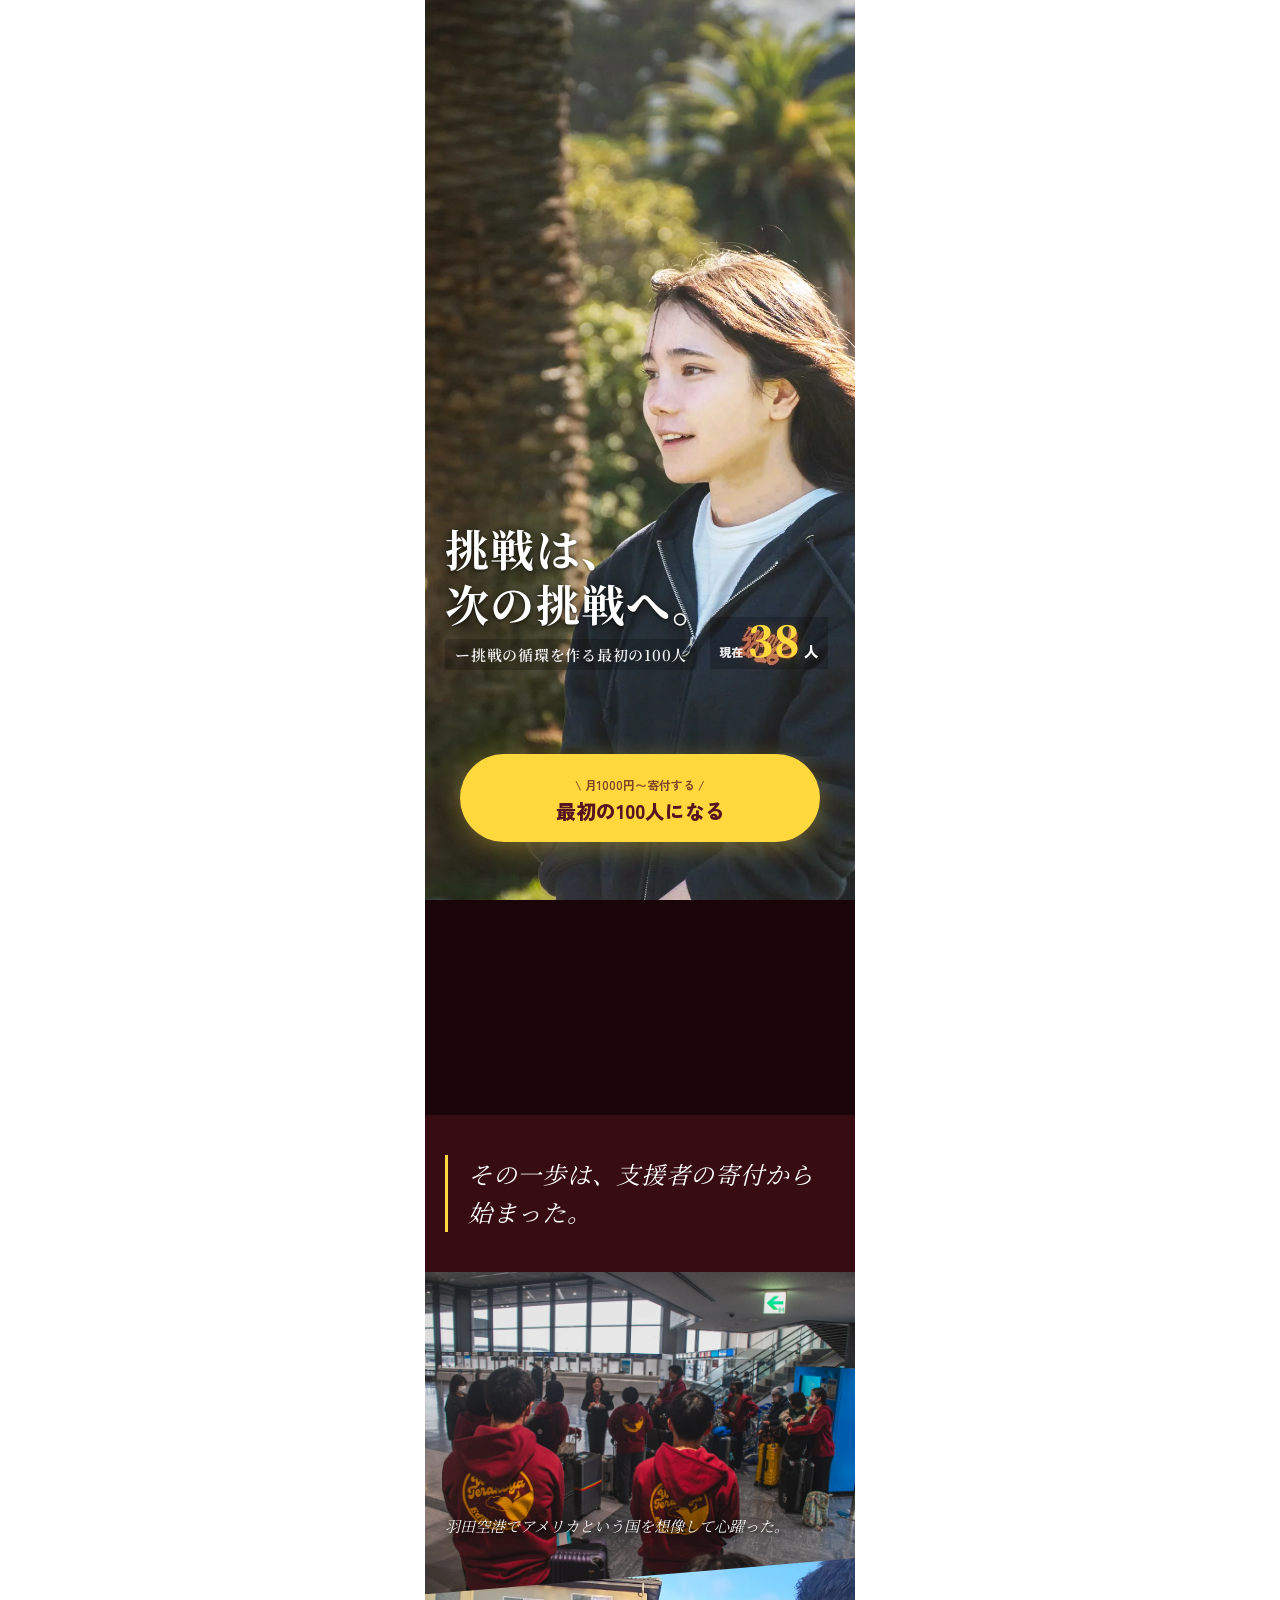
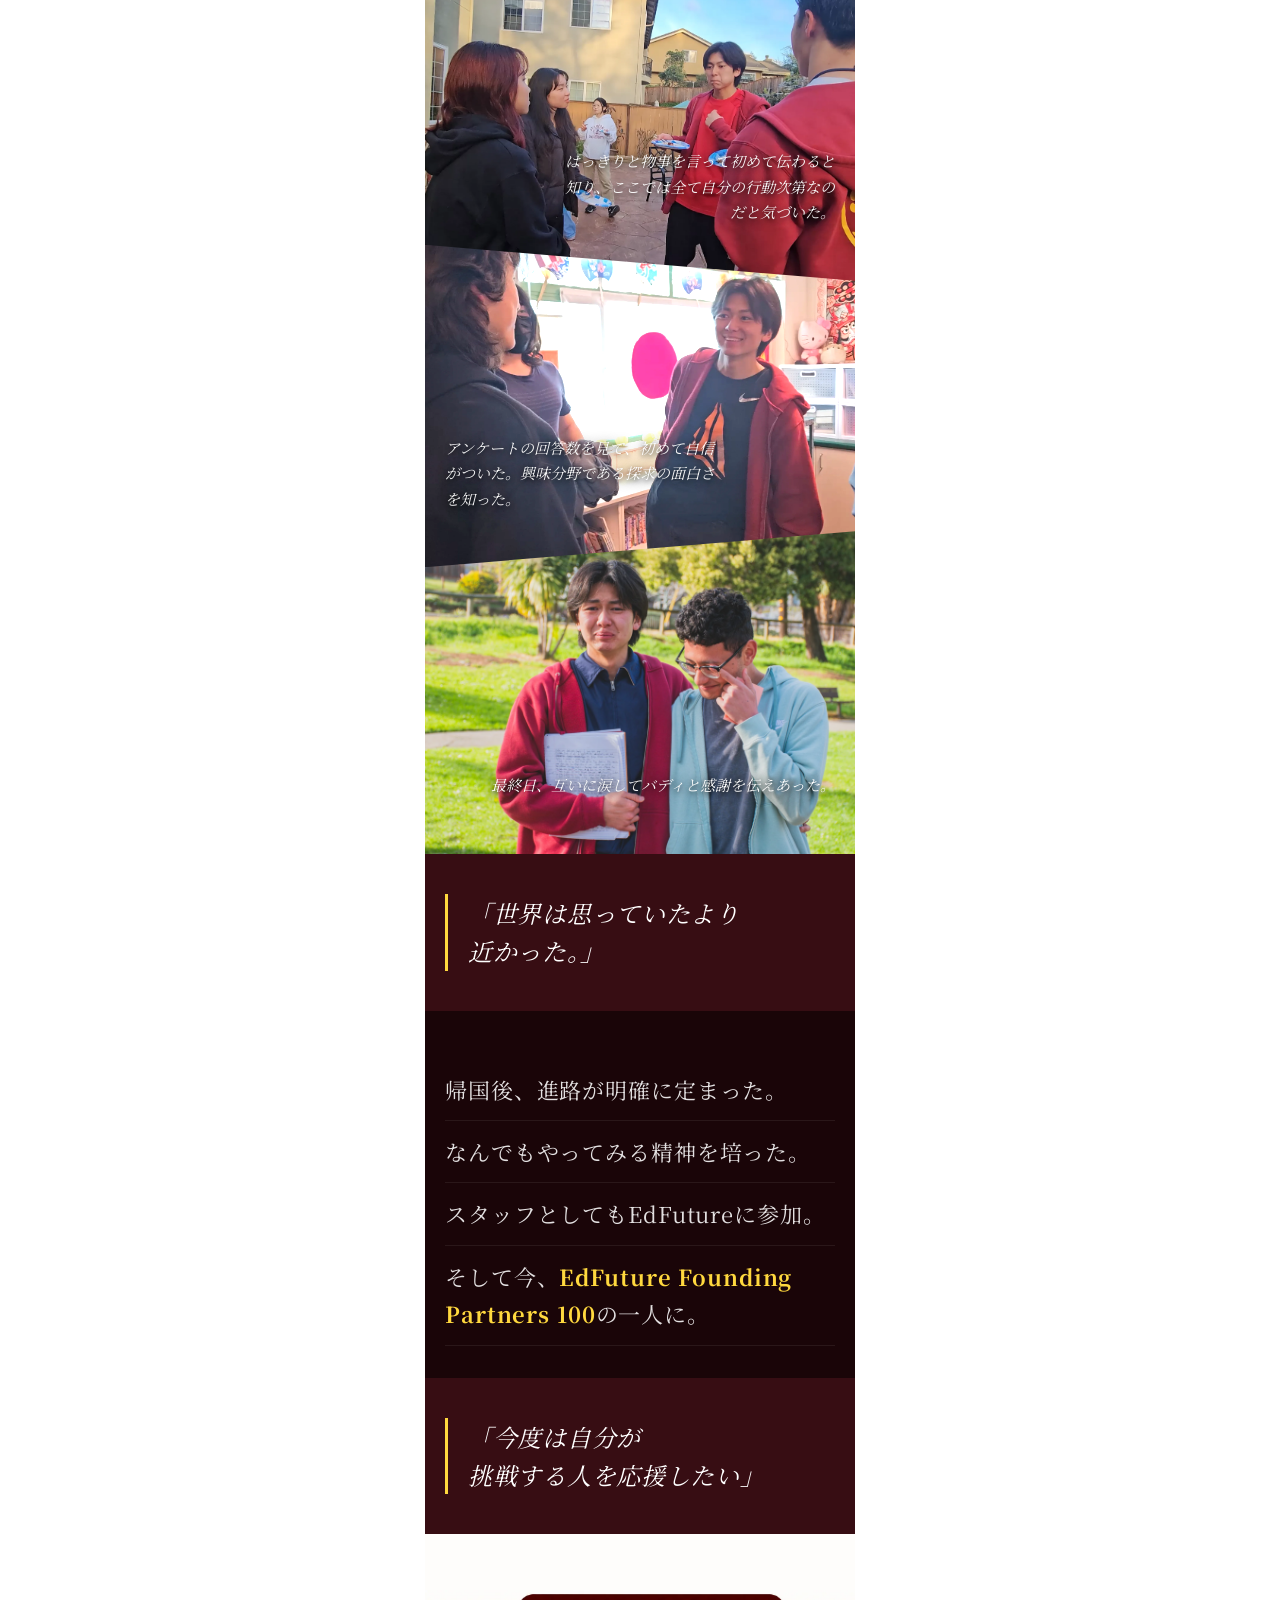
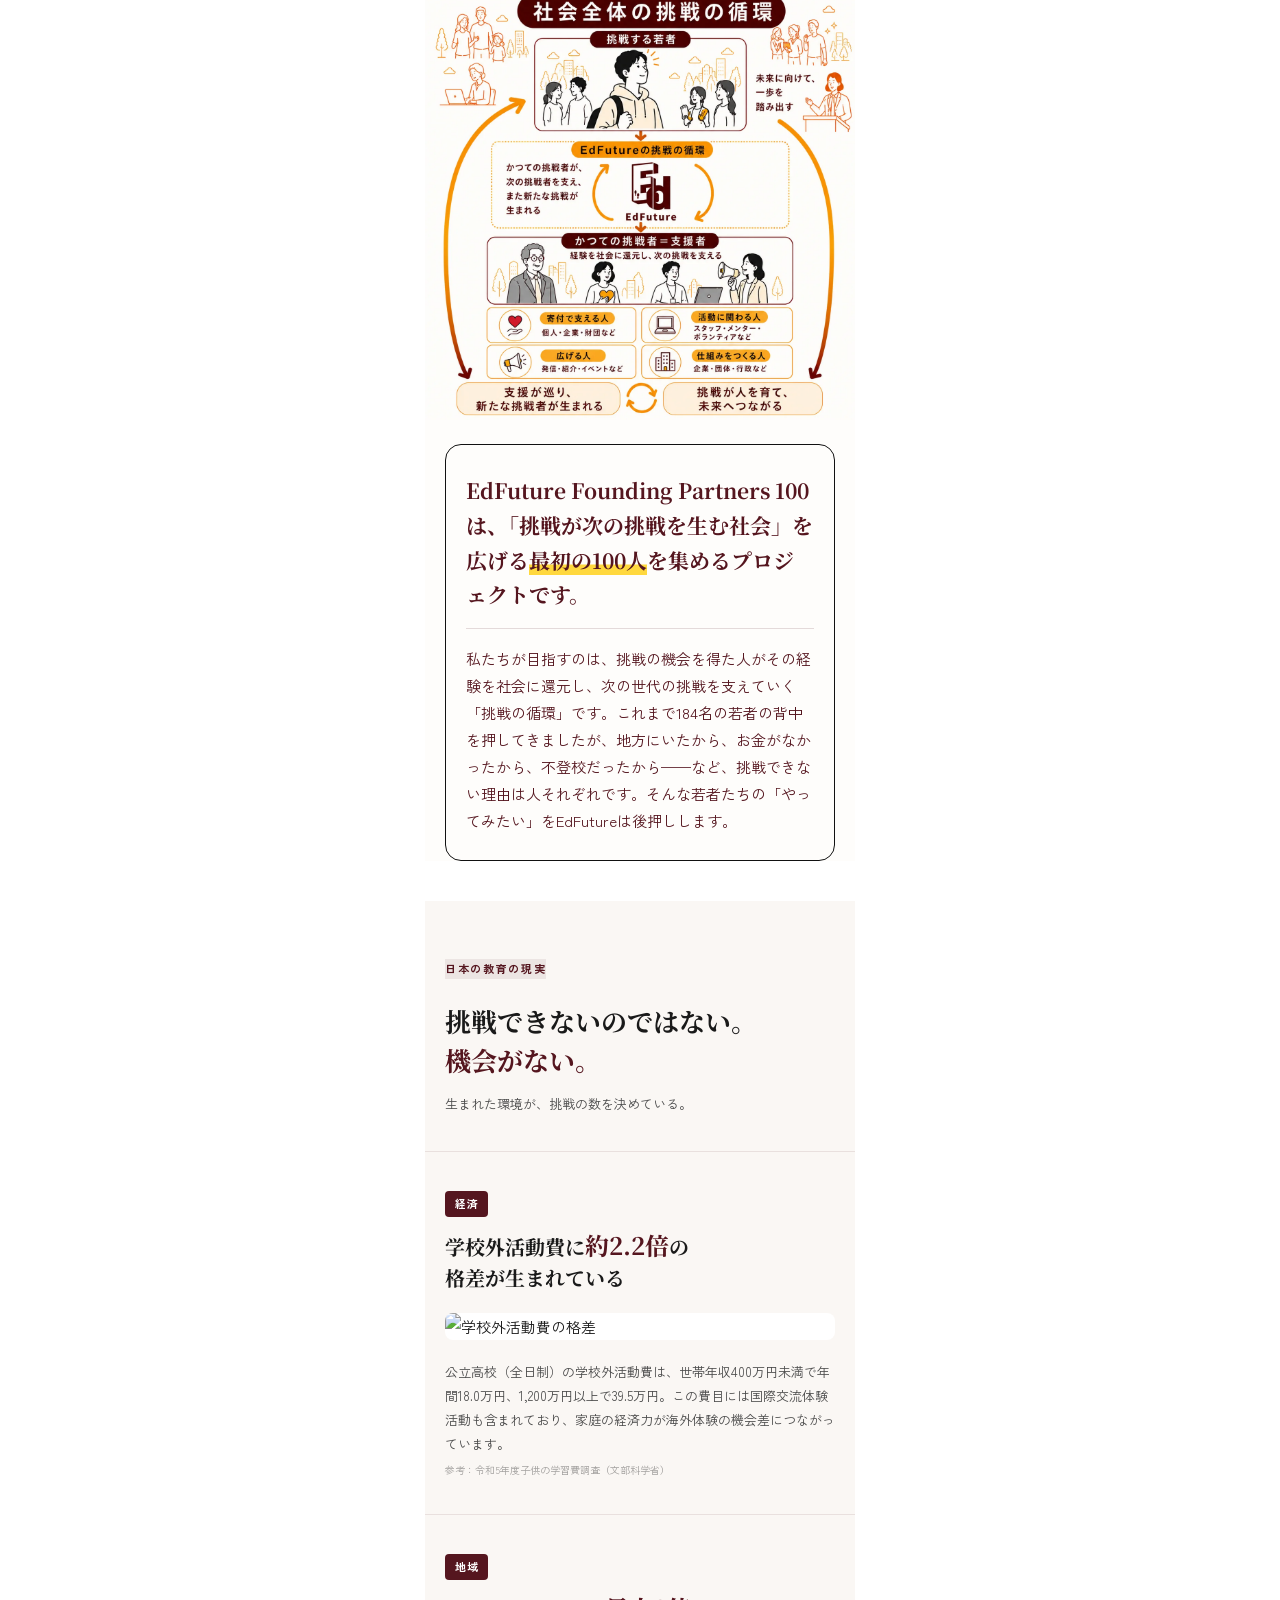
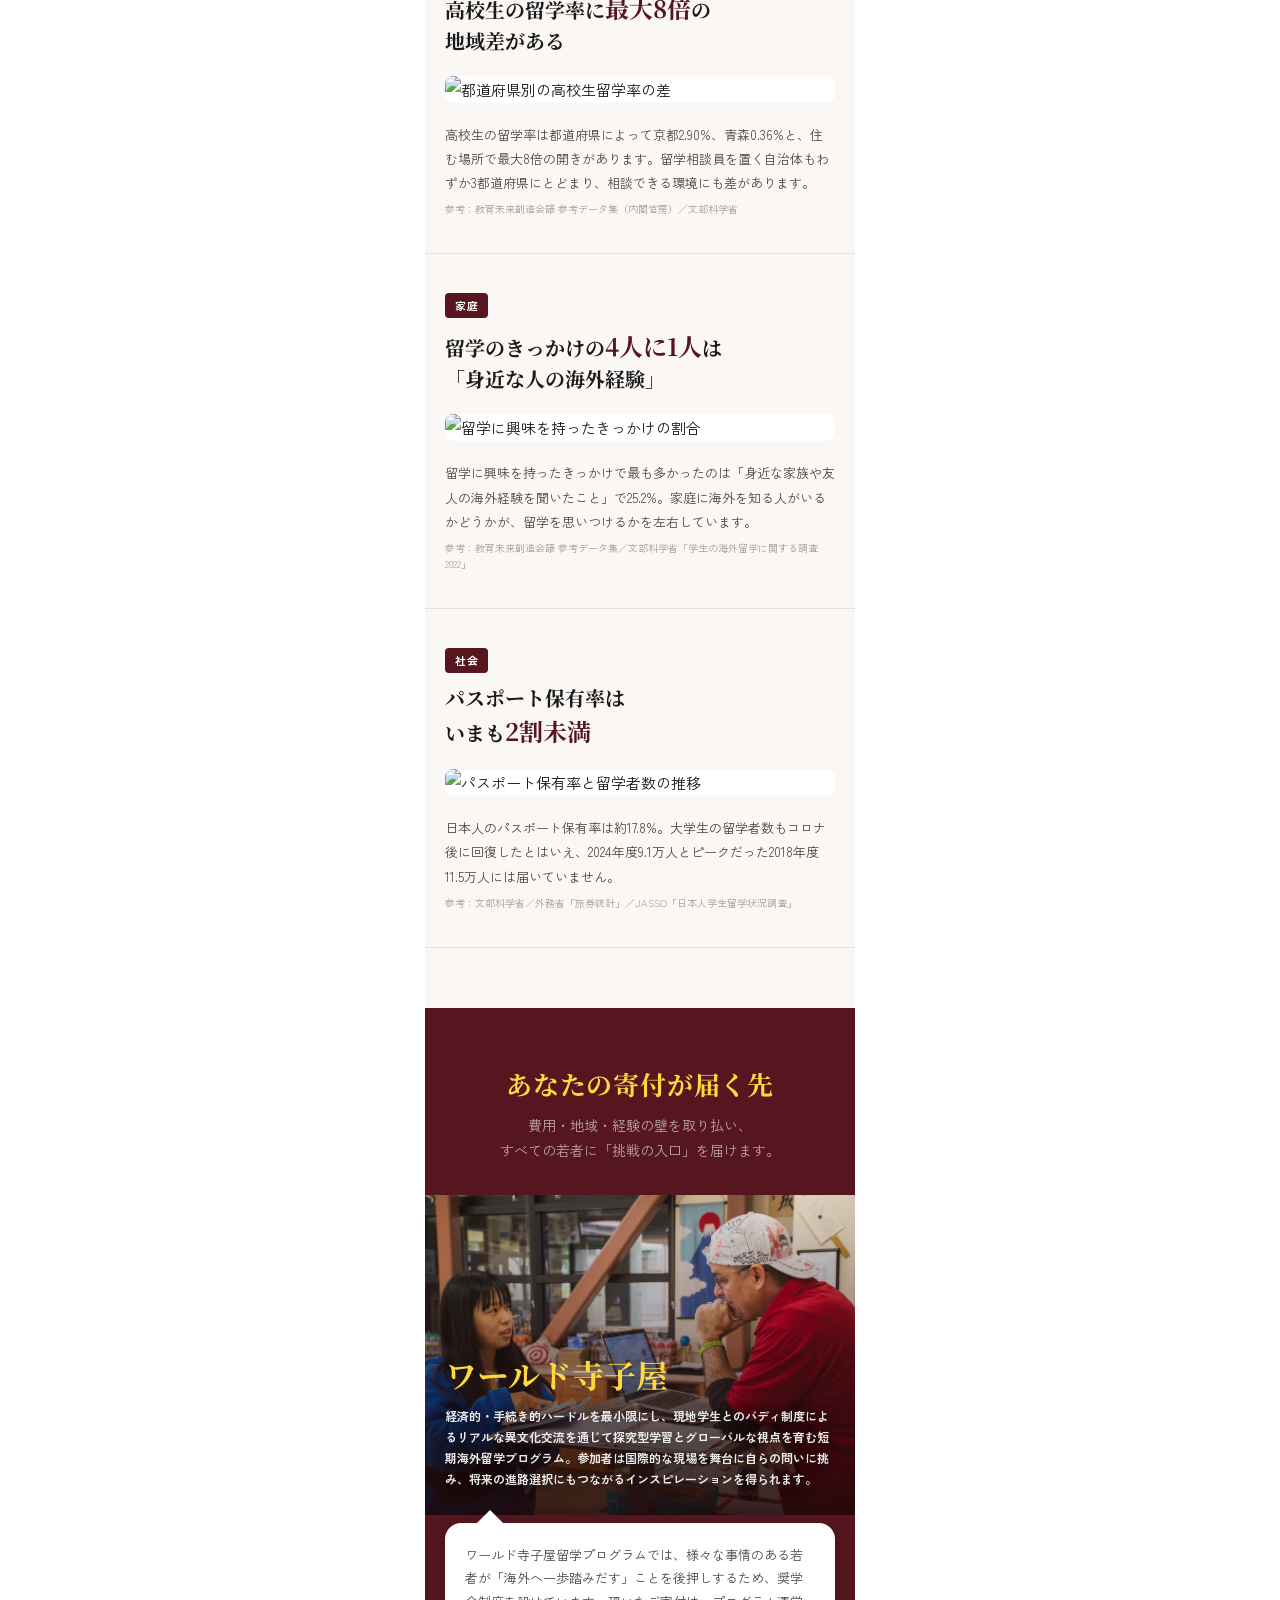
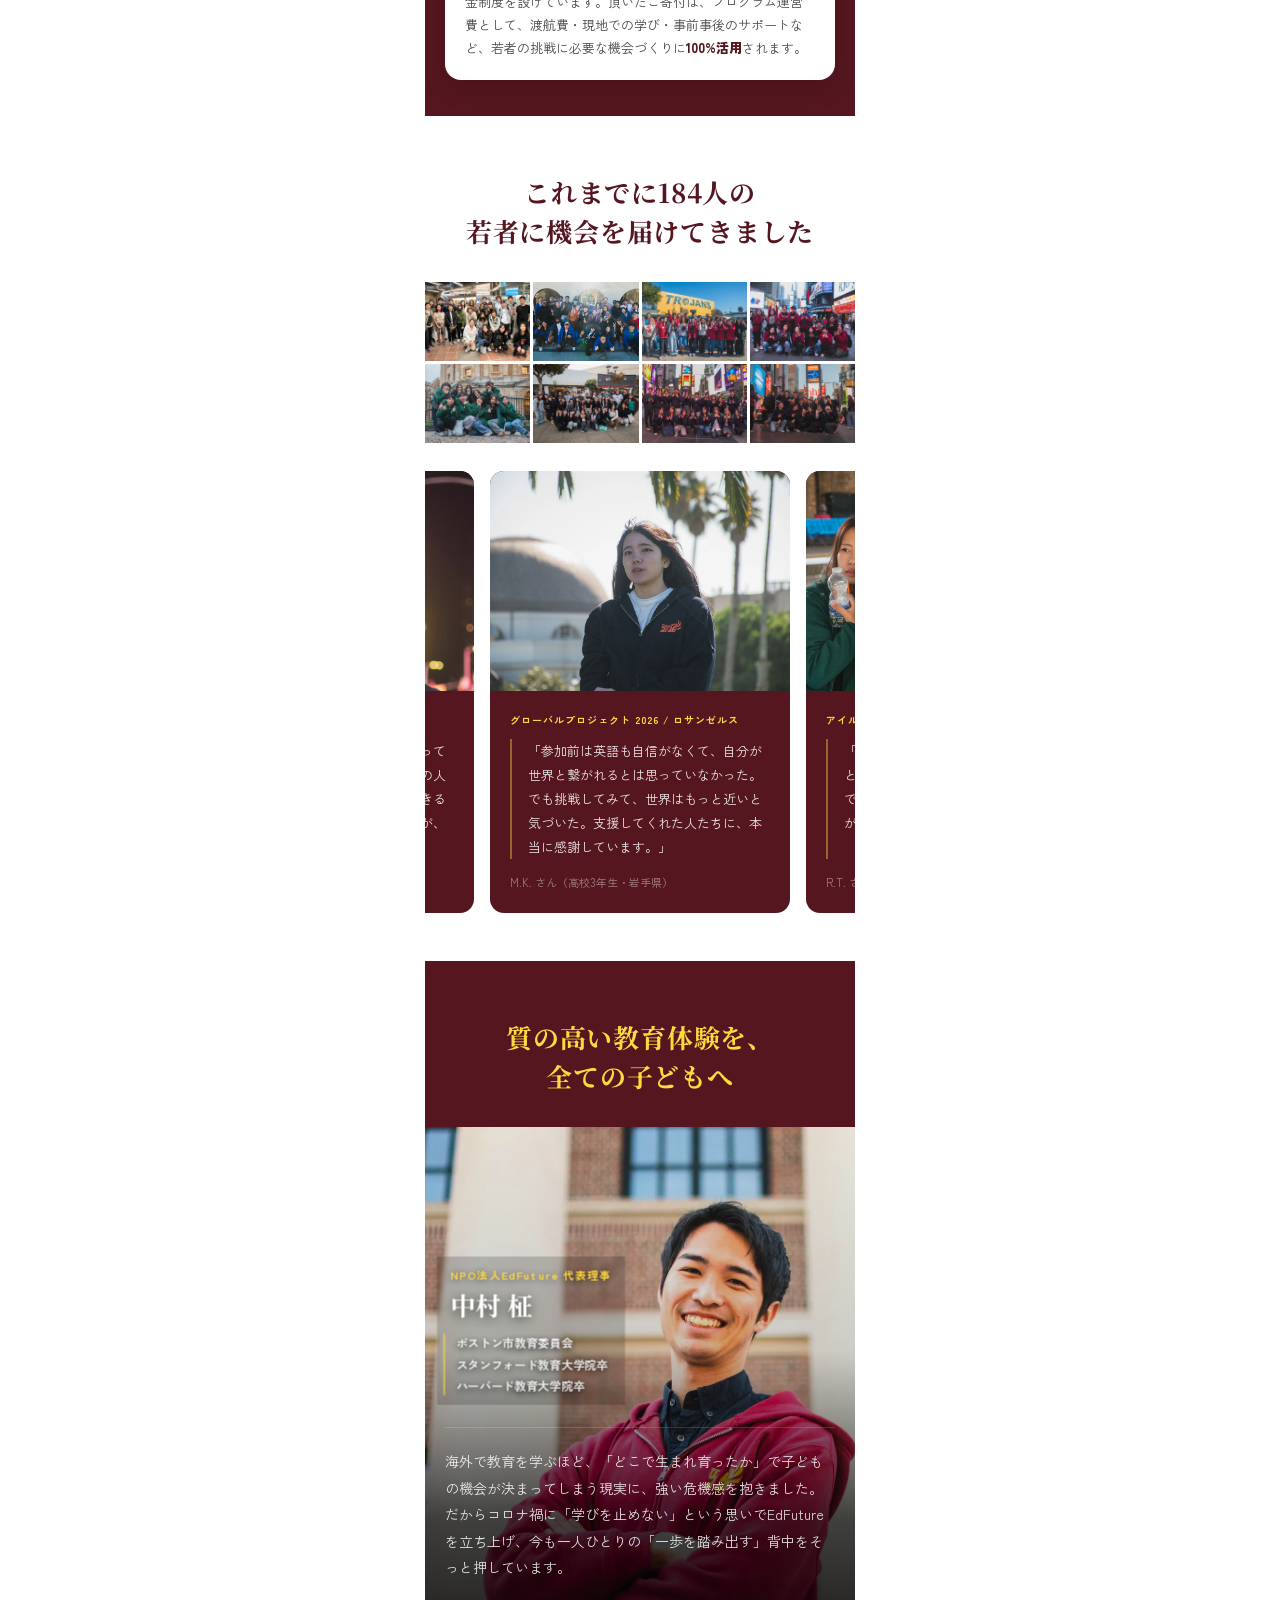
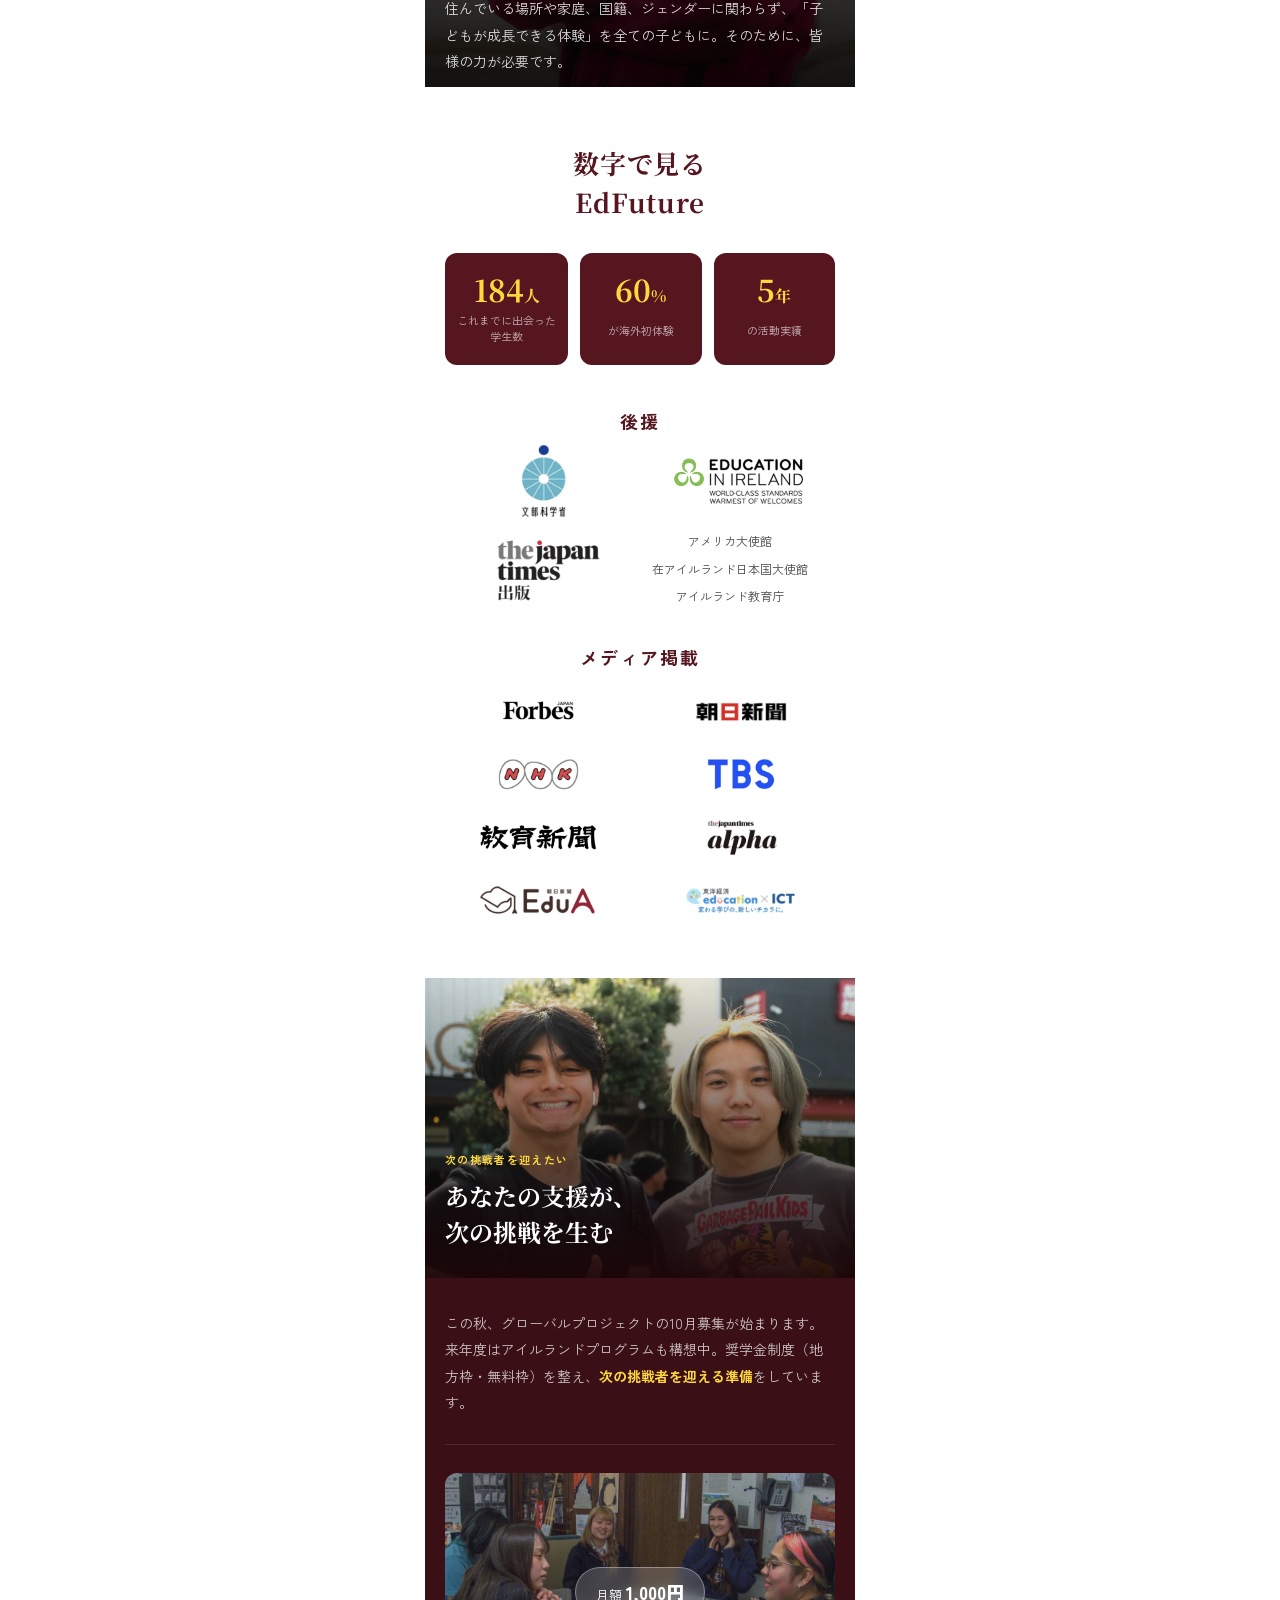
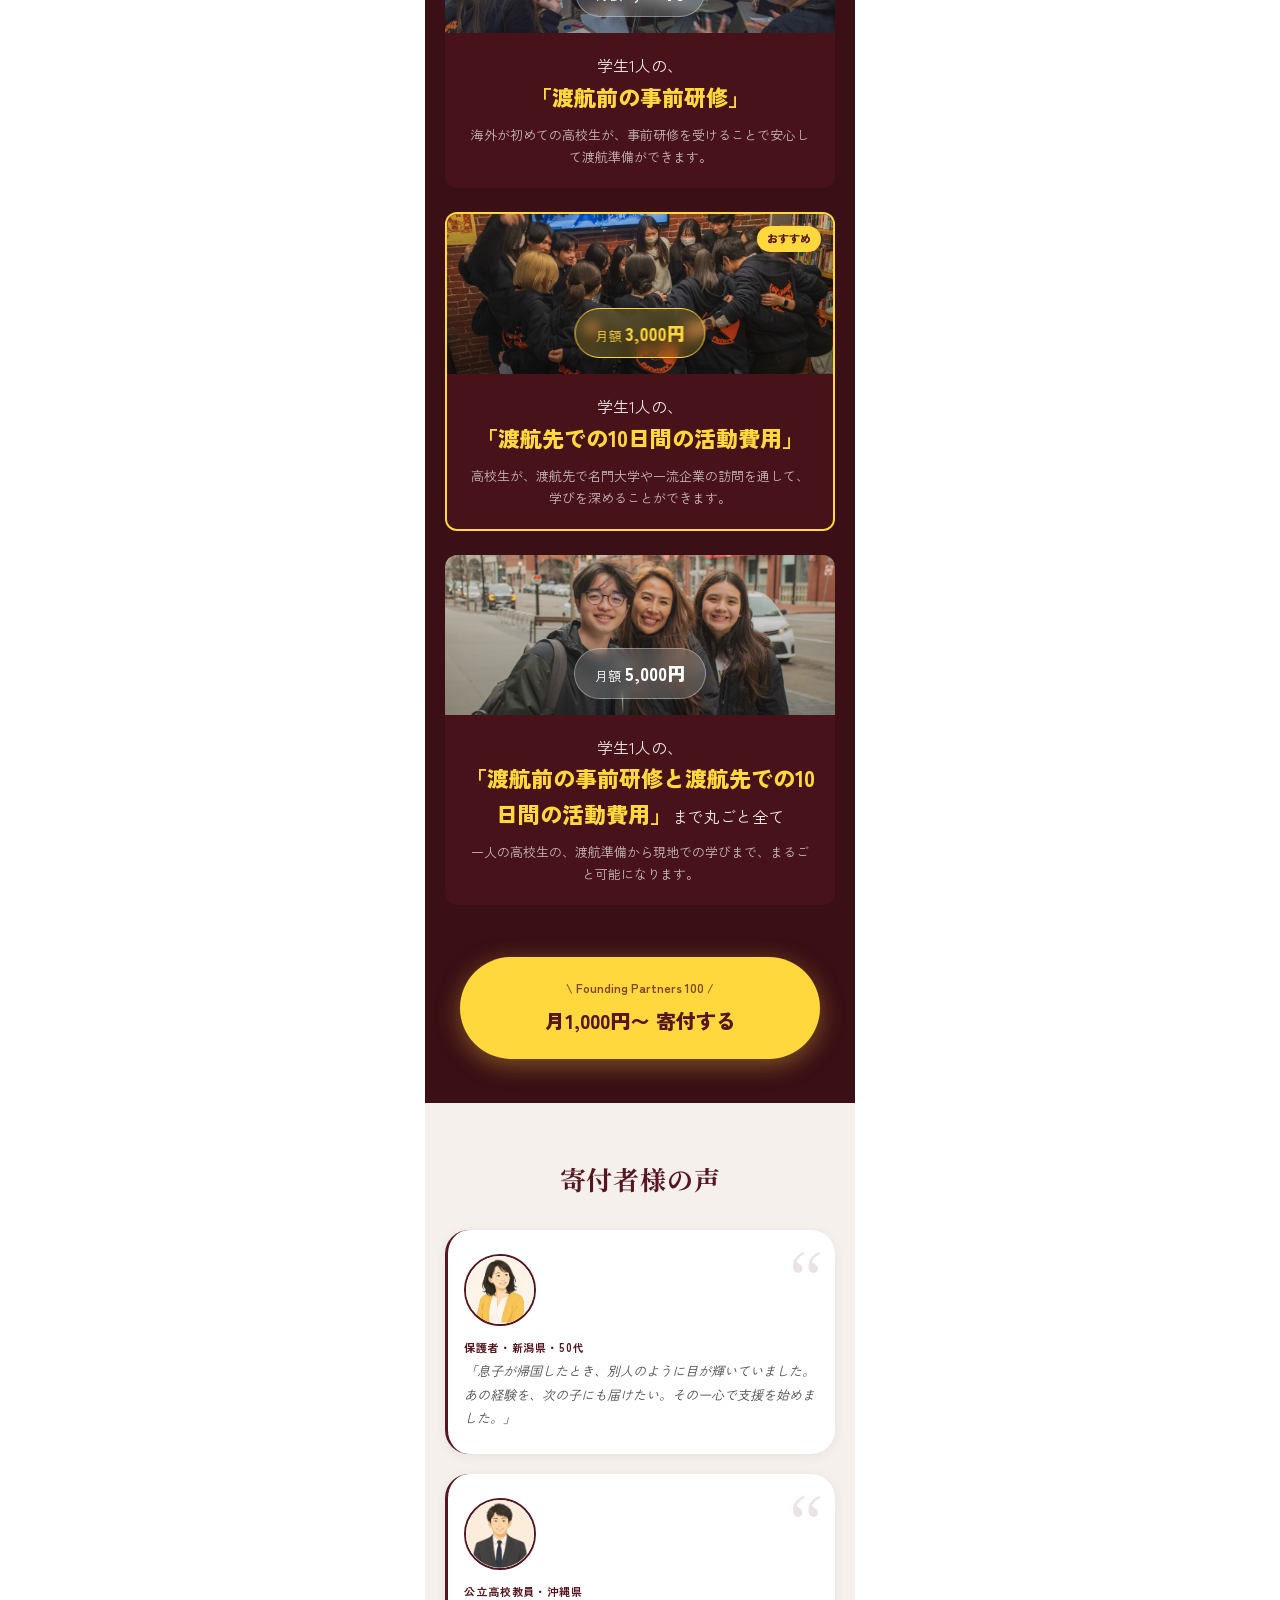
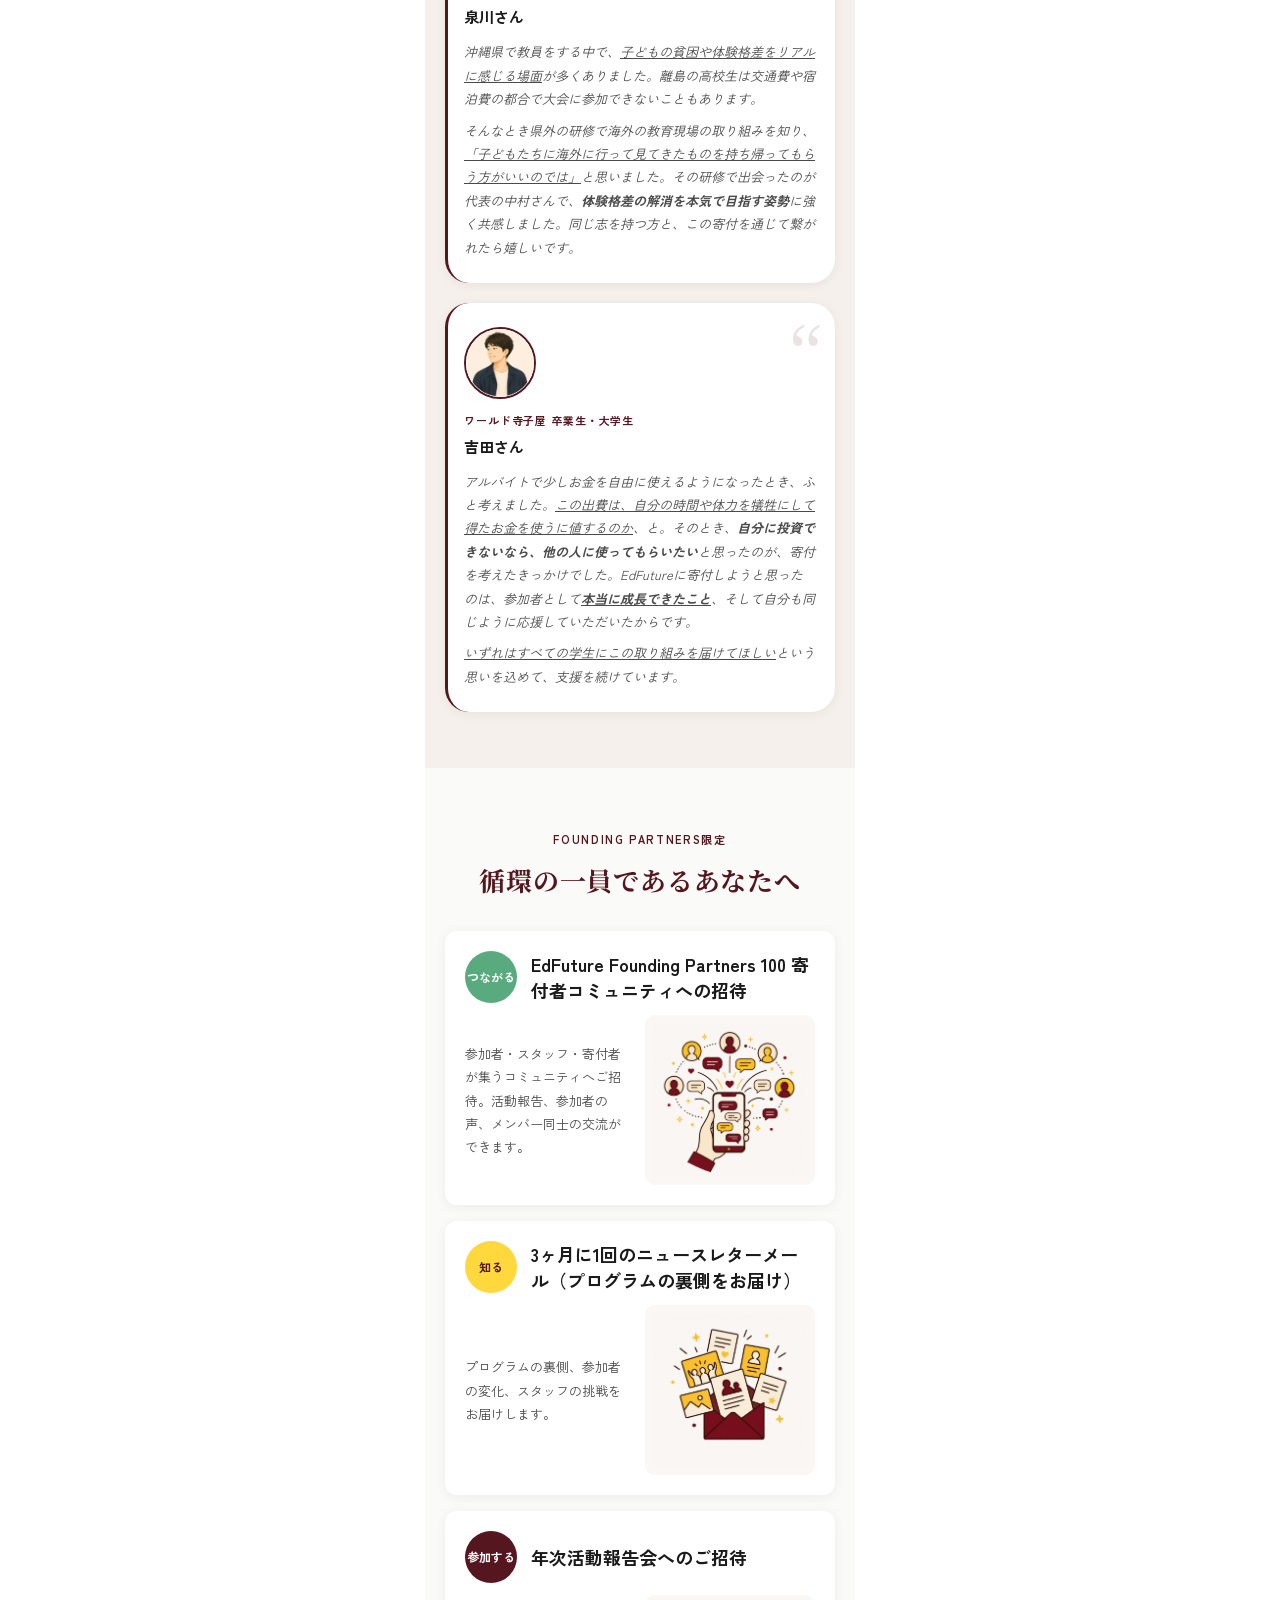
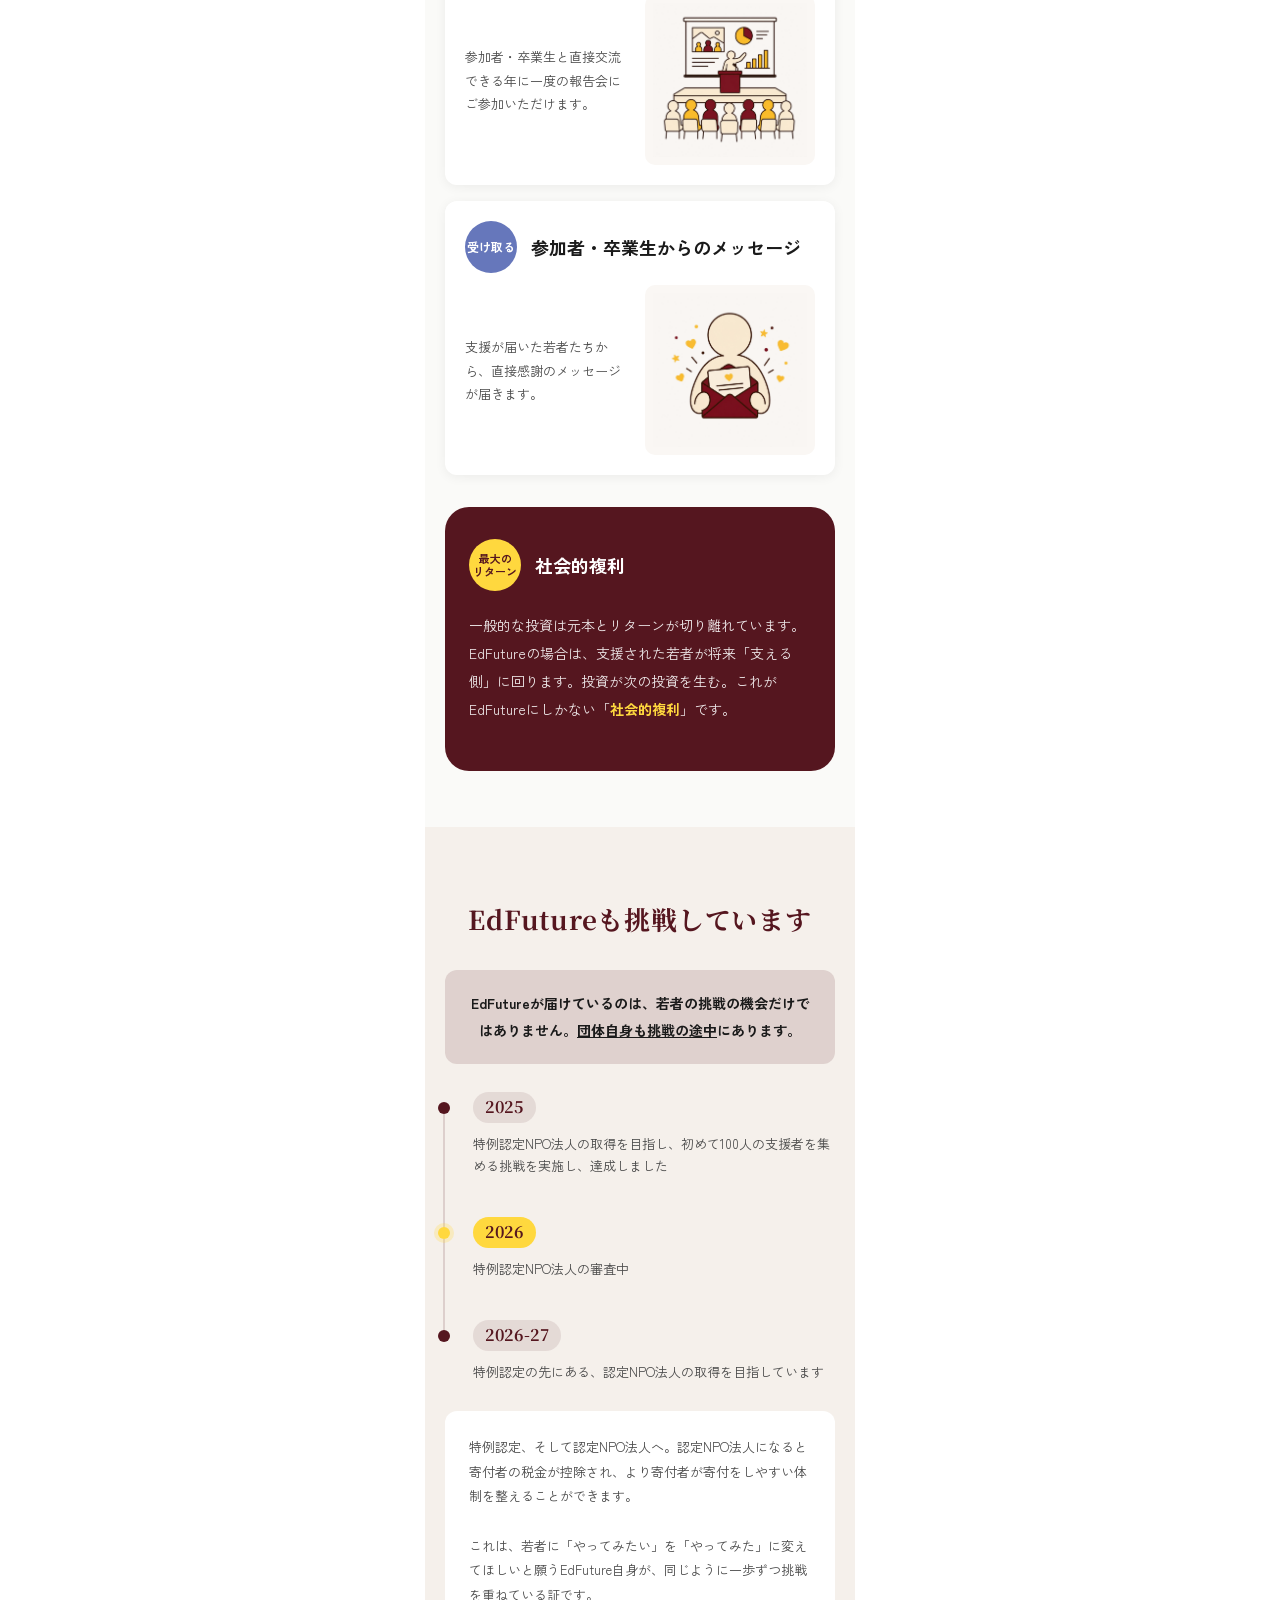
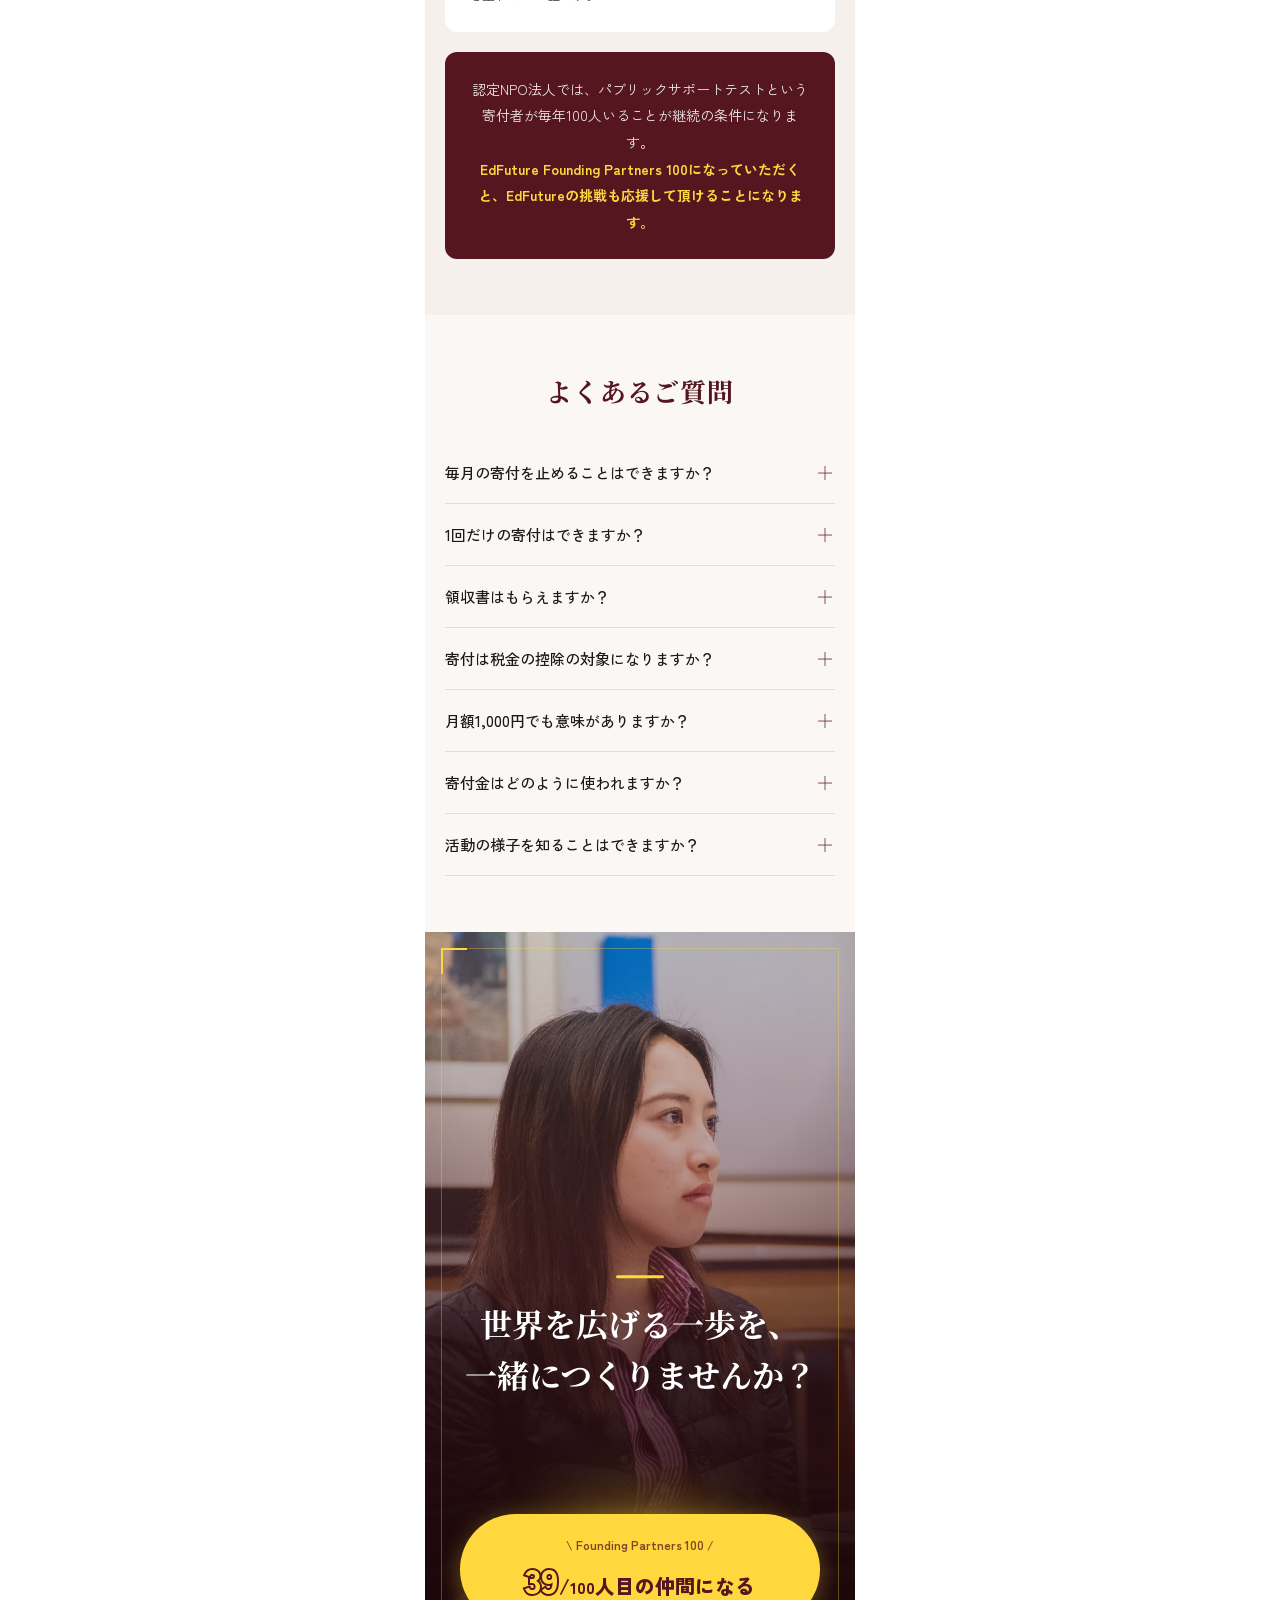
==== index.html @ 8215154b "feat: FV刷新（新背景・参加バッジ・カウントアップ）＋OGP設定＋最終CTA装飾 - FV: 背景を01_fv.webpに刷新、オーバーレイ削除、タイトルに影、CTAボタン中央ズレ修正（marg" ====
<!DOCTYPE html>
<html lang="ja">
<head>
  <meta charset="UTF-8">
  <meta name="viewport" content="width=device-width, initial-scale=1.0, viewport-fit=cover">
  <title>EdFuture Founding Partners 100 | 挑戦の循環を支える100人</title>
  <meta name="description" content="挑戦が次の挑戦を生む社会へ。EdFutureは、若者の海外挑戦を支える最初の100人の仲間を募集しています。月1,000円から、あなたの寄付が次の挑戦者の一歩をつくります。">

  <!-- OGP -->
  <meta property="og:type" content="website">
  <meta property="og:title" content="EdFuture Founding Partners 100 | 挑戦の循環を支える100人">
  <meta property="og:description" content="挑戦が次の挑戦を生む社会へ。若者の海外挑戦を支える最初の100人の仲間を募集中。月1,000円から、あなたの寄付が次の挑戦者の一歩をつくります。">
  <meta property="og:image" content="images/ogp.webp">
  <meta property="og:image:width" content="1920">
  <meta property="og:image:height" content="1080">
  <meta property="og:site_name" content="NPO法人EdFuture">
  <meta property="og:locale" content="ja_JP">

  <!-- Twitter -->
  <meta name="twitter:card" content="summary_large_image">
  <meta name="twitter:title" content="EdFuture Founding Partners 100 | 挑戦の循環を支える100人">
  <meta name="twitter:description" content="挑戦が次の挑戦を生む社会へ。若者の海外挑戦を支える最初の100人の仲間を募集中。月1,000円から。">
  <meta name="twitter:image" content="images/ogp.webp">

  <link rel="preconnect" href="https://fonts.googleapis.com">
  <link rel="preconnect" href="https://fonts.gstatic.com" crossorigin>
  <link href="https://fonts.googleapis.com/css2?family=Playfair+Display:wght@900&family=Zen+Kaku+Gothic+New:wght@300;400;500;700;900&family=Noto+Serif+JP:wght@400;600;700&display=swap" rel="stylesheet">
  <link rel="stylesheet" href="css/style.css">
</head>
<body>

  <!-- S1: FV -->
  <section class="fv" id="fv">
    <div class="fv__bg">
      <img src="images/01_fv.webp" alt="挑戦する高校生たち" class="fv__bg-img" decoding="async" fetchpriority="high">
    </div>
    <div class="fv__copy">
      <h1 class="fv__title">挑戦は、<br>次の挑戦へ。</h1>
      <p class="fv__subtitle">ー挑戦の循環を作る最初の100人</p>
    </div>
    <a href="https://congrant.com/project/edfuture2022/12946/form/step1" target="_blank" rel="noopener noreferrer" class="fv__btn">
      <span class="fv__btn-badge">\ 月1000円〜寄付する /</span>
      <span class="fv__btn-main">最初の100人になる</span>
    </a>
    <div class="fv__progress" aria-label="Founding Partners 100の参加状況">
      <span class="fv__progress-count">
        <span class="fv__progress-label">現在</span>
        <strong class="fv__progress-current" id="progressNum">0</strong><span class="fv__progress-unit">人</span>
      </span>
    </div>
  </section>

  <!-- CINEMATIC INTRO -->
  <!-- S2: BEFORE -->
  <section class="story story--before" id="story-before">
    <div class="story__photo story__photo--before">
      <video src="images/09.mp4" autoplay muted playsinline loop></video>
    </div>
    <div class="story__quote js-reveal">
      <blockquote>その一歩は、支援者の寄付から始まった。</blockquote>
    </div>

  </section>

  <!-- S3: DURING -->
  <section class="story story--during" id="story-during">
    <div class="story__moments">
      <div class="story__moment js-reveal">
        <img src="images/kuko.webp" class="story__moment-img" alt="" loading="lazy" decoding="async">
        <p class="story__moment-caption">羽田空港でアメリカという国を想像して心躍った。</p>
      </div>
      <div class="story__moment js-reveal">
        <video src="images/04.mp4" class="story__moment-img" poster="images/004.webp" autoplay muted loop playsinline></video>
        <p class="story__moment-caption">はっきりと物事を言って初めて伝わると知り、ここでは全て自分の行動次第なのだと気づいた。</p>
      </div>
      <div class="story__moment js-reveal">
        <video src="images/01.mp4" class="story__moment-img" poster="images/001.webp" autoplay muted loop playsinline style="filter: brightness(1.25)"></video>
        <p class="story__moment-caption">アンケートの回答数を見て、初めて自信がついた。興味分野である探求の面白さを知った。</p>
      </div>
      <div class="story__moment js-reveal">
        <img src="images/zenji.webp" class="story__moment-img" alt="" loading="lazy" decoding="async" style="object-position: center 30%;">
        <p class="story__moment-caption">最終日、互いに涙してバディと感謝を伝えあった。</p>
      </div>
    </div>
    <div class="story__quote js-reveal">
      <blockquote>「世界は思っていたより<br>近かった。」</blockquote>
    </div>
  </section>

  <!-- S4: AFTER -->
  <section class="story story--after" id="story-after">
    <div class="story__lines">
      <p class="story__line js-reveal">帰国後、進路が明確に定まった。</p>
      <p class="story__line js-reveal">なんでもやってみる精神を培った。</p>
      <p class="story__line js-reveal">スタッフとしてもEdFutureに参加。</p>
      <p class="story__line js-reveal">そして今、<strong style="color:var(--c-accent)">EdFuture Founding Partners 100</strong>の一人に。</p>
    </div>
    <div class="story__quote js-reveal">
      <blockquote class="story__quote--light">「今度は自分が<br>挑戦する人を応援したい」</blockquote>
    </div>
  </section>

  <!-- S5: CYCLE -->
  <section class="cycle-section" id="cycle">
    <div class="cycle-diagram js-reveal">
      <img src="images/junkansp.webp" alt="挑戦の循環図" loading="lazy" decoding="async">
    </div>
    <div class="cycle-caption js-reveal">
      <p class="cycle-caption__lead"><strong>EdFuture Founding Partners 100</strong>は、「挑戦が次の挑戦を生む社会」を広げる<em>最初の100人</em>を集めるプロジェクトです。</p>
      <p class="cycle-caption__body">私たちが目指すのは、挑戦の機会を得た人がその経験を社会に還元し、次の世代の挑戦を支えていく「挑戦の循環」です。これまで184名の若者の背中を押してきましたが、地方にいたから、お金がなかったから、不登校だったから——など、挑戦できない理由は人それぞれです。そんな若者たちの「やってみたい」をEdFutureは後押しします。</p>
    </div>
  </section>

  <!-- S5.5: SOCIAL ISSUE -->
  <section class="issue-section">
    <div class="issue-head">
      <p class="section-label section-label--dark">日本の教育の現実</p>
      <h2 class="issue-lead">挑戦できないのではない。<br><em>機会がない。</em></h2>
      <p class="issue-sub">生まれた環境が、挑戦の数を決めている。</p>
    </div>

    <div class="issue-cards">

      <div class="issue-card js-reveal">
        <span class="issue-card__label">経済</span>
        <h3 class="issue-card__headline">学校外活動費に<em>約2.2倍</em>の<br>格差が生まれている</h3>
        <img src="images/kakusa_keizai.webp" alt="学校外活動費の格差" class="issue-card__img" loading="lazy" decoding="async">
        <p class="issue-card__text">公立高校（全日制）の学校外活動費は、世帯年収400万円未満で年間18.0万円、1,200万円以上で39.5万円。この費目には国際交流体験活動も含まれており、家庭の経済力が海外体験の機会差につながっています。</p>
        <p class="issue-card__source">参考：令和5年度子供の学習費調査（文部科学省）</p>
      </div>

      <div class="issue-card js-reveal">
        <span class="issue-card__label">地域</span>
        <h3 class="issue-card__headline">高校生の留学率に<em>最大8倍</em>の<br>地域差がある</h3>
        <img src="images/kakusa_chiiki.webp" alt="都道府県別の高校生留学率の差" class="issue-card__img" loading="lazy" decoding="async">
        <p class="issue-card__text">高校生の留学率は都道府県によって京都2.90%、青森0.36%と、住む場所で最大8倍の開きがあります。留学相談員を置く自治体もわずか3都道府県にとどまり、相談できる環境にも差があります。</p>
        <p class="issue-card__source">参考：教育未来創造会議 参考データ集（内閣官房）／文部科学省</p>
      </div>

      <div class="issue-card js-reveal">
        <span class="issue-card__label">家庭</span>
        <h3 class="issue-card__headline">留学のきっかけの<em>4人に1人</em>は<br>「身近な人の海外経験」</h3>
        <img src="images/kakusa_katei.webp" alt="留学に興味を持ったきっかけの割合" class="issue-card__img" loading="lazy" decoding="async">
        <p class="issue-card__text">留学に興味を持ったきっかけで最も多かったのは「身近な家族や友人の海外経験を聞いたこと」で25.2%。家庭に海外を知る人がいるかどうかが、留学を思いつけるかを左右しています。</p>
        <p class="issue-card__source">参考：教育未来創造会議 参考データ集／文部科学省「学生の海外留学に関する調査2022」</p>
      </div>

      <div class="issue-card js-reveal">
        <span class="issue-card__label">社会</span>
        <h3 class="issue-card__headline">パスポート保有率は<br>いまも<em>2割未満</em></h3>
        <img src="images/kakusa_shakai.webp" alt="パスポート保有率と留学者数の推移" class="issue-card__img" loading="lazy" decoding="async">
        <p class="issue-card__text">日本人のパスポート保有率は約17.8%。大学生の留学者数もコロナ後に回復したとはいえ、2024年度9.1万人とピークだった2018年度11.5万人には届いていません。</p>
        <p class="issue-card__source">参考：文部科学省／外務省「旅券統計」／JASSO「日本人学生留学状況調査」</p>
      </div>

    </div>
  </section>

  <!-- S6: PROGRAMS -->
  <section class="programs-section" id="programs">
    <div class="section-head">
      <h2 class="section-title">あなたの寄付が届く先</h2>
      <p class="section-sub">費用・地域・経験の壁を取り払い、<br>すべての若者に「挑戦の入口」を届けます。</p>
    </div>

    <div class="program-hero js-reveal">
      <div class="program-hero__bg"></div>
      <div class="program-hero__overlay"></div>
      <div class="program-hero__content">
        <div class="program-hero__heading">
          <h3 class="program-hero__title">ワールド寺子屋</h3>
          <p class="program-hero__lead">経済的・手続き的ハードルを最小限にし、現地学生とのバディ制度によるリアルな異文化交流を通じて探究型学習とグローバルな視点を育む短期海外留学プログラム。参加者は国際的な現場を舞台に自らの問いに挑み、将来の進路選択にもつながるインスピレーションを得られます。</p>
        </div>
        <div class="program-hero__details">
          <p class="program-hero__text">ワールド寺子屋留学プログラムでは、様々な事情のある若者が「海外へ一歩踏みだす」ことを後押しするため、奨学金制度を設けています。頂いたご寄付は、プログラム運営費として、渡航費・現地での学び・事前事後のサポートなど、若者の挑戦に必要な機会づくりに<strong>100%活用</strong>されます。</p>
        </div>
      </div>
    </div>

  </section>

  <!-- S7: STORIES -->
  <section class="stories-section" id="stories">
    <div class="section-head">
      <h2 class="section-title section-title--dark stories-title"><span>これまでに<strong>184人</strong>の</span><br><span>若者に機会を届けてきました</span></h2>
    </div>
    <div class="story-photos">
      <img src="images/01.webp" alt="" loading="lazy">
      <img src="images/02.webp" alt="" loading="lazy">
      <img src="images/03.webp" alt="" loading="lazy">
      <img src="images/04.webp" alt="" loading="lazy">
      <img src="images/05.webp" alt="" loading="lazy">
      <img src="images/06.webp" alt="" loading="lazy">
      <img src="images/07.webp" alt="" loading="lazy">
      <img src="images/08.webp" alt="" loading="lazy">
    </div>
    <div class="voices-track js-reveal">

      <div class="voice-card">
        <div class="voice-card__photo" style="background-image:url('images/sankasha.webp'); background-position: center top;"></div>
        <div class="voice-card__body">
          <p class="voice-card__program">ワールド寺子屋 2026 / ニューヨーク</p>
          <blockquote class="voice-card__quote">「海外なんて自分には関係ないと思っていた。でも、ニューヨークで同世代の人たちと話して、初めて『自分にもできるかもしれない』と思えた。あの一歩が、今の私を作っています。」</blockquote>
          <p class="voice-card__name">A.S. さん（高校2年生・愛知県）</p>
        </div>
      </div>

      <div class="voice-card">
        <div class="voice-card__photo" style="background-image:url('images/DSC_7768.webp'); background-position: center 20%;"></div>
        <div class="voice-card__body">
          <p class="voice-card__program">グローバルプロジェクト 2026 / ロサンゼルス</p>
          <blockquote class="voice-card__quote">「参加前は英語も自信がなくて、自分が世界と繋がれるとは思っていなかった。でも挑戦してみて、世界はもっと近いと気づいた。支援してくれた人たちに、本当に感謝しています。」</blockquote>
          <p class="voice-card__name">M.K. さん（高校3年生・岩手県）</p>
        </div>
      </div>

      <div class="voice-card">
        <div class="voice-card__photo" style="background-image:url('images/DSC_5230.webp'); background-position: center 30%;"></div>
        <div class="voice-card__body">
          <p class="voice-card__program">アイルランドプログラム 2025</p>
          <blockquote class="voice-card__quote">「地方に住んでいると、海外は遠い夢だと思っていた。奨学金があったから参加できた。この経験は一生の宝物。次は私が誰かの背中を押せる人になりたい。」</blockquote>
          <p class="voice-card__name">R.T. さん（大学1年生・秋田県）</p>
        </div>
      </div>

    </div>
  </section>

  <!-- S8: FOUNDER -->
  <section class="founder-section" id="founder">
    <div class="section-head section-head--dark">
      <h2 class="section-title">質の高い教育体験を、<br>全ての子どもへ</h2>
    </div>
    <div class="founder-card js-reveal">
      <div class="founder-card__photo-wrap">
        <img src="images/DSC_2169.webp" alt="中村柾" class="founder-card__photo" loading="lazy" decoding="async">
      </div>
      <div class="founder-card__overlay"></div>
      <div class="founder-card__content">
        <div class="founder-card__meta">
          <p class="founder-card__role">NPO法人EdFuture 代表理事</p>
          <h3 class="founder-card__name">中村 柾</h3>
          <ul class="founder-card__career">
            <li>ボストン市教育委員会</li>
            <li>スタンフォード教育大学院卒</li>
            <li>ハーバード教育大学院卒</li>
          </ul>
        </div>
        <div class="founder-card__message">
          <p>海外で教育を学ぶほど、「どこで生まれ育ったか」で子どもの機会が決まってしまう現実に、強い危機感を抱きました。だからコロナ禍に「学びを止めない」という思いでEdFutureを立ち上げ、今も一人ひとりの「一歩を踏み出す」背中をそっと押しています。</p>
          <p>住んでいる場所や家庭、国籍、ジェンダーに関わらず、「子どもが成長できる体験」を全ての子どもに。そのために、皆様の力が必要です。</p>
        </div>
      </div>
    </div>
  </section>

  <!-- S9: CREDIBILITY -->
  <section class="credibility-section" id="credibility">
    <div class="section-head">
      <h2 class="section-title section-title--dark">数字で見る<br>EdFuture</h2>
    </div>
    <div class="numbers-grid js-reveal">
      <div class="number-card">
        <p class="number-card__val">184<span>人</span></p>
        <p class="number-card__label">これまでに出会った<br>学生数</p>
      </div>
      <div class="number-card">
        <p class="number-card__val">60<span>%</span></p>
        <p class="number-card__label number-card__label--lower">が海外初体験</p>
      </div>
      <div class="number-card">
        <p class="number-card__val">5<span>年</span></p>
        <p class="number-card__label number-card__label--lower">の活動実績</p>
      </div>
    </div>
    <div class="endorsements js-reveal">
      <h3 class="endorsements__title">後援</h3>
      <div class="endorsements__grid">
        <div class="endorsements__row">
          <img src="images/9_koen1.webp" alt="文部科学省" class="endorsement-logo endorsement-logo--mext" loading="lazy" decoding="async">
          <img src="images/9_koen2.webp" alt="Education in Ireland" class="endorsement-logo endorsement-logo--ireland" loading="lazy" decoding="async">
        </div>
        <div class="endorsements__row">
          <img src="images/9_koen3.webp" alt="the japan times" class="endorsement-logo endorsement-logo--jt" loading="lazy" decoding="async">
          <ul class="endorsements__names">
            <li>アメリカ大使館</li>
            <li>在アイルランド日本国大使館</li>
            <li>アイルランド教育庁</li>
          </ul>
        </div>
      </div>
    </div>
    <div class="media-section js-reveal">
      <h3 class="media-section__title">メディア掲載</h3>
      <div class="media-grid">
        <img src="images/9_media1.webp" alt="Forbes JAPAN" class="media-logo" loading="lazy" decoding="async">
        <img src="images/9_media2.webp" alt="朝日新聞" class="media-logo" loading="lazy" decoding="async">
        <img src="images/9_media3.webp" alt="NHK" class="media-logo" loading="lazy" decoding="async">
        <img src="images/9_media4.webp" alt="TBS" class="media-logo" loading="lazy" decoding="async">
        <img src="images/9_media5.webp" alt="教育新聞" class="media-logo" loading="lazy" decoding="async">
        <img src="images/9_media6.webp" alt="the japan times alpa" class="media-logo" loading="lazy" decoding="async">
        <img src="images/9_media7.webp" alt="朝日新聞EduA" class="media-logo" loading="lazy" decoding="async">
        <img src="images/9_media8.webp" alt="東洋経済" class="media-logo" loading="lazy" decoding="async">
      </div>
    </div>
  </section>


  <!-- S10: IMPACT -->
  <section class="impact-section" id="impact">

    <div class="impact-hero js-reveal">
      <img src="images/411.webp" alt="プログラム参加者" class="impact-hero__img" loading="lazy" decoding="async">
      <div class="impact-hero__overlay"></div>
      <div class="impact-hero__text">
        <p class="impact-hero__label">次の挑戦者を迎えたい</p>
        <h2 class="impact-hero__title">あなたの支援が、<br>次の挑戦を生む</h2>
      </div>
    </div>

    <div class="impact-body">
      <p class="impact-body__lead js-reveal">この秋、グローバルプロジェクトの10月募集が始まります。来年度はアイルランドプログラムも構想中。奨学金制度（地方枠・無料枠）を整え、<strong>次の挑戦者を迎える準備</strong>をしています。</p>

      <div class="impact-tiers">

        <div class="impact-tier js-reveal">
          <div class="impact-tier__photo" style="background-image:url('images/233.webp'); background-position: center 20%;">
            <div class="impact-tier__overlay"></div>
            <span class="impact-tier__pill">月額 <strong>1,000円</strong></span>
          </div>
          <div class="impact-tier__body">
            <p class="impact-tier__result">学生1人の、<br><strong>「渡航前の事前研修」</strong></p>
            <p class="impact-tier__desc">海外が初めての高校生が、事前研修を受けることで安心して渡航準備ができます。</p>
          </div>
        </div>

        <div class="impact-tier impact-tier--featured js-reveal">
          <div class="impact-tier__badge">おすすめ</div>
          <div class="impact-tier__photo" style="background-image:url('images/DSC_9591.webp')">
            <div class="impact-tier__overlay"></div>
            <span class="impact-tier__pill impact-tier__pill--gold">月額 <strong>3,000円</strong></span>
          </div>
          <div class="impact-tier__body">
            <p class="impact-tier__result">学生1人の、<br><strong>「渡航先での10日間の活動費用」</strong></p>
            <p class="impact-tier__desc">高校生が、渡航先で名門大学や一流企業の訪問を通して、学びを深めることができます。</p>
          </div>
        </div>

        <div class="impact-tier js-reveal">
          <div class="impact-tier__photo" style="background-image:url('images/211.webp'); background-position: center 28%;">
            <div class="impact-tier__overlay"></div>
            <span class="impact-tier__pill">月額 <strong>5,000円</strong></span>
          </div>
          <div class="impact-tier__body">
            <p class="impact-tier__result">学生1人の、<br><strong>「渡航前の事前研修と渡航先での10日間の活動費用」</strong>まで丸ごと全て</p>
            <p class="impact-tier__desc">一人の高校生の、渡航準備から現地での学びまで、まるごと可能になります。</p>
          </div>
        </div>

      </div>

    </div>

  </section>

  <!-- S11: MID CTA -->
  <section class="mid-cta" id="mid-cta">
    <div class="mid-cta__inner js-reveal">
      <a href="https://congrant.com/project/edfuture2022/12946/form/step1" target="_blank" rel="noopener noreferrer" class="mid-cta__btn">
        <span class="mid-cta__btn-badge">\ Founding Partners 100 /</span>
        <span class="mid-cta__btn-main">月1,000円〜 寄付する</span>
      </a>
    </div>
  </section>

  <!-- S12: TESTIMONIALS -->
  <section class="testimonials-section" id="testimonials">
    <div class="section-head">
      <h2 class="section-title section-title--dark">寄付者様の声</h2>
    </div>
    <div class="testimonials">
      <div class="testimonial testimonial--featured js-reveal">
        <img src="images/kifusha01.webp" alt="" class="testimonial__avatar" loading="lazy">
        <div class="testimonial__body">
          <p class="testimonial__role">保護者・新潟県・50代</p>
          <p class="testimonial__text">「息子が帰国したとき、別人のように目が輝いていました。あの経験を、次の子にも届けたい。その一心で支援を始めました。」</p>
        </div>
      </div>
      <div class="testimonial testimonial--featured js-reveal">
        <img src="images/kifusha02.webp" alt="" class="testimonial__avatar" loading="lazy">
        <div class="testimonial__body">
          <p class="testimonial__role">公立高校教員・沖縄県</p>
          <p class="testimonial__name">泉川さん</p>
          <p class="testimonial__text">沖縄県で教員をする中で、<u>子どもの貧困や体験格差をリアルに感じる場面</u>が多くありました。離島の高校生は交通費や宿泊費の都合で大会に参加できないこともあります。<br><span class="testimonial__paragraph-gap"></span>そんなとき県外の研修で海外の教育現場の取り組みを知り、<u>「子どもたちに海外に行って見てきたものを持ち帰ってもらう方がいいのでは」</u>と思いました。その研修で出会ったのが代表の中村さんで、<strong>体験格差の解消を本気で目指す姿勢</strong>に強く共感しました。同じ志を持つ方と、この寄付を通じて繋がれたら嬉しいです。</p>
        </div>
      </div>

      <div class="testimonial testimonial--featured js-reveal">
        <img src="images/kifusha03.webp" alt="" class="testimonial__avatar" loading="lazy">
        <div class="testimonial__body">
          <p class="testimonial__role">ワールド寺子屋 卒業生・大学生</p>
          <p class="testimonial__name">吉田さん</p>
          <p class="testimonial__text">アルバイトで少しお金を自由に使えるようになったとき、ふと考えました。<u>この出費は、自分の時間や体力を犠牲にして得たお金を使うに値するのか</u>、と。そのとき、<strong>自分に投資できないなら、他の人に使ってもらいたい</strong>と思ったのが、寄付を考えたきっかけでした。EdFutureに寄付しようと思ったのは、参加者として<u><strong>本当に成長できたこと</strong></u>、そして自分も同じように応援していただいたからです。<br><span class="testimonial__paragraph-gap"></span><u>いずれはすべての学生にこの取り組みを届けてほしい</u>という思いを込めて、支援を続けています。</p>
        </div>
      </div>

    </div>
  </section>

  <!-- S13: BENEFITS -->
  <section class="benefits-section" id="benefits">
    <div class="section-head">
      <p class="section-label">Founding Partners限定</p>
      <h2 class="section-title section-title--dark benefits-title">循環の一員であるあなたへ</h2>
    </div>
    <div class="benefits-list">
      <div class="benefit-card js-reveal">
        <div class="benefit-card__head">
          <span class="benefit-card__badge benefit-card__badge--join">つながる</span>
          <h3 class="benefit-card__title">EdFuture Founding Partners 100 寄付者コミュニティへの招待</h3>
        </div>
        <div class="benefit-card__bottom">
          <p class="benefit-card__desc">参加者・スタッフ・寄付者が集うコミュニティへご招待。活動報告、参加者の声、メンバー同士の交流ができます。</p>
          <div class="benefit-card__photo"><img src="images/tsunagaru.webp" alt="" loading="lazy" decoding="async"></div>
        </div>
      </div>
      <div class="benefit-card js-reveal">
        <div class="benefit-card__head">
          <span class="benefit-card__badge benefit-card__badge--know">知る</span>
          <h3 class="benefit-card__title">3ヶ月に1回のニュースレターメール（プログラムの裏側をお届け）</h3>
        </div>
        <div class="benefit-card__bottom">
          <p class="benefit-card__desc">プログラムの裏側、参加者の変化、スタッフの挑戦をお届けします。</p>
          <div class="benefit-card__photo"><img src="images/siru.webp" alt="" loading="lazy" decoding="async"></div>
        </div>
      </div>
      <div class="benefit-card js-reveal">
        <div class="benefit-card__head">
          <span class="benefit-card__badge benefit-card__badge--spread">参加する</span>
          <h3 class="benefit-card__title">年次活動報告会へのご招待</h3>
        </div>
        <div class="benefit-card__bottom">
          <p class="benefit-card__desc">参加者・卒業生と直接交流できる年に一度の報告会にご参加いただけます。</p>
          <div class="benefit-card__photo"><img src="images/sankasuru.webp" alt="" loading="lazy" decoding="async"></div>
        </div>
      </div>
      <div class="benefit-card js-reveal">
        <div class="benefit-card__head">
          <span class="benefit-card__badge benefit-card__badge--msg">受け取る</span>
          <h3 class="benefit-card__title">参加者・卒業生からのメッセージ</h3>
        </div>
        <div class="benefit-card__bottom">
          <p class="benefit-card__desc">支援が届いた若者たちから、直接感謝のメッセージが届きます。</p>
          <div class="benefit-card__photo"><img src="images/uketoru.webp" alt="" loading="lazy" decoding="async"></div>
        </div>
      </div>
    </div>

    <div class="benefits-capstone js-reveal">
      <div class="benefits-capstone__head">
        <span class="benefits-capstone__label">最大の<br>リターン</span>
        <h3 class="benefits-capstone__title">社会的複利</h3>
      </div>
      <p class="benefits-capstone__text">一般的な投資は元本とリターンが切り離れています。EdFutureの場合は、支援された若者が将来「支える側」に回ります。投資が次の投資を生む。これがEdFutureにしかない「<strong>社会的複利</strong>」です。</p>
    </div>
  </section>


  <!-- S14: NPO ROADMAP -->
  <section class="roadmap-section" id="roadmap">
    <div class="section-head">
      <h2 class="section-title section-title--dark roadmap-title">EdFutureも挑戦しています</h2>
    </div>

    <p class="roadmap-lead js-reveal">EdFutureが届けているのは、若者の挑戦の機会だけではありません。<u>団体自身も挑戦の途中</u>にあります。</p>

    <div class="roadmap-timeline js-reveal">
      <div class="roadmap-step">
        <span class="roadmap-step__year">2025</span>
        <p class="roadmap-step__text">特例認定NPO法人の取得を目指し、初めて100人の支援者を集める挑戦を実施し、達成しました</p>
      </div>
      <div class="roadmap-step roadmap-step--current">
        <span class="roadmap-step__year">2026</span>
        <p class="roadmap-step__text">特例認定NPO法人の審査中</p>
      </div>
      <div class="roadmap-step">
        <span class="roadmap-step__year">2026-27</span>
        <p class="roadmap-step__text">特例認定の先にある、認定NPO法人の取得を目指しています</p>
      </div>
    </div>

    <div class="roadmap-note js-reveal">
      <p class="roadmap-note__text">特例認定、そして認定NPO法人へ。認定NPO法人になると寄付者の税金が控除され、より寄付者が寄付をしやすい体制を整えることができます。<br><br>これは、若者に「やってみたい」を「やってみた」に変えてほしいと願うEdFuture自身が、同じように一歩ずつ挑戦を重ねている証です。</p>
    </div>

    <div class="roadmap-highlight js-reveal">
      <p class="roadmap-highlight__text">認定NPO法人では、パブリックサポートテストという寄付者が毎年100人いることが継続の条件になります。<br><strong>EdFuture Founding Partners 100になっていただくと、EdFutureの挑戦も応援して頂けることになります。</strong></p>
    </div>
  </section>

  <!-- S15: FAQ -->
  <section class="faq-section" id="faq">
    <div class="section-head">
      <h2 class="section-title section-title--dark">よくあるご質問</h2>
    </div>
    <div class="faq-list">
      <div class="faq-item">
        <button class="faq-q" type="button" aria-expanded="false">
          <span>毎月の寄付を止めることはできますか？</span>
          <span class="faq-icon">＋</span>
        </button>
        <div class="faq-a"><p>はい、いつでも解約・停止が可能です。手続きはメールでお気軽にご連絡ください。</p></div>
      </div>
      <div class="faq-item">
        <button class="faq-q" type="button" aria-expanded="false">
          <span>1回だけの寄付はできますか？</span>
          <span class="faq-icon">＋</span>
        </button>
        <div class="faq-a"><p>はい、単発のご寄付も受け付けております。フォームよりご選択ください。</p></div>
      </div>
      <div class="faq-item">
        <button class="faq-q" type="button" aria-expanded="false">
          <span>領収書はもらえますか？</span>
          <span class="faq-icon">＋</span>
        </button>
        <div class="faq-a"><p>ご寄付後に領収書を発行いたします。</p></div>
      </div>
      <div class="faq-item">
        <button class="faq-q" type="button" aria-expanded="false">
          <span>寄付は税金の控除の対象になりますか？</span>
          <span class="faq-icon">＋</span>
        </button>
        <div class="faq-a"><p>現時点では、EdFutureはまだ認定NPO法人ではないため、寄付金は税制上の控除の対象にはなりません。いま私たちは、寄付者の税金が控除される「認定NPO法人」を目指して活動しています。その認定には、寄付者が毎年100人いることが条件のひとつになります。つまり、いまFounding Partnersになっていただくことは、若者の挑戦だけでなく、控除を実現しようとするEdFuture自身の挑戦を後押しする応援にもなります。</p></div>
      </div>
      <div class="faq-item">
        <button class="faq-q" type="button" aria-expanded="false">
          <span>月額1,000円でも意味がありますか？</span>
          <span class="faq-icon">＋</span>
        </button>
        <div class="faq-a"><p>もちろんです。100人が月1,000円を継続することで、年間120万円の安定した支援基盤となります。小さな一歩が、大きな挑戦を生みます。</p></div>
      </div>
      <div class="faq-item">
        <button class="faq-q" type="button" aria-expanded="false">
          <span>寄付金はどのように使われますか？</span>
          <span class="faq-icon">＋</span>
        </button>
        <div class="faq-a"><p>いただいた寄付は100%をプログラム活動費（奨学金・渡航費補助・学習支援）に充てています。詳細は年次活動報告書でご確認いただけます。</p></div>
      </div>
      <div class="faq-item">
        <button class="faq-q" type="button" aria-expanded="false">
          <span>活動の様子を知ることはできますか？</span>
          <span class="faq-icon">＋</span>
        </button>
        <div class="faq-a"><p>ニュースレターや活動報告、イベントを通じて、参加者やプログラムの様子をお届けします。Founding Partners限定のSlackコミュニティでもリアルタイムで情報を共有しています。</p></div>
      </div>
    </div>
  </section>

  <!-- S16+S17: FINAL CTA -->
  <section class="final-cta" id="cta-main">
    <div class="final-cta__bg">
      <img src="images/311.webp" alt="" class="final-cta__bg-img" loading="lazy" decoding="async">
      <div class="final-cta__overlay"></div>
    </div>
    <div class="final-cta__frame" aria-hidden="true"></div>
    <div class="final-cta__content js-reveal">
      <h2 class="final-cta__title"><span>世界を広げる一歩を、</span><span>一緒につくりませんか？</span></h2>
      <div class="final-cta__glow" aria-hidden="true"></div>
      <a href="https://congrant.com/project/edfuture2022/12946/form/step1" target="_blank" rel="noopener noreferrer" class="final-cta__btn">
        <span class="final-cta__btn-badge">\ Founding Partners 100 /</span>
        <span class="final-cta__btn-text"><span class="final-cta__btn-num">39</span>/<span class="final-cta__btn-num-total">100</span>人目の仲間になる</span>
        <span class="final-cta__btn-icon">
          <svg viewBox="0 0 24 24" fill="currentColor"><path d="M9 11.24V7.5C9 6.12 10.12 5 11.5 5S14 6.12 14 7.5v3.74c1.21-.81 2-2.18 2-3.74C16 5.01 13.99 3 11.5 3S7 5.01 7 7.5c0 1.56.79 2.93 2 3.74zm9.84 4.63l-4.54-2.26c-.17-.07-.35-.11-.54-.11H13v-6c0-.83-.67-1.5-1.5-1.5S10 6.67 10 7.5v10.74l-3.43-.72c-.08-.01-.15-.03-.24-.03-.31 0-.59.13-.79.33l-.79.8 4.94 4.94c.27.27.65.44 1.06.44h6.79c.75 0 1.33-.55 1.44-1.28l.75-5.27c.01-.07.02-.14.02-.2 0-.62-.38-1.16-.91-1.38z"/></svg>
        </span>
      </a>
    </div>
  </section>


  <!-- FOOTER -->
  <footer>
    <div class="footer-brandzone">
      <div class="footer-brandrow">
        <img src="images/rogo.webp" alt="EdFuture ロゴ" class="footer-logo" loading="lazy" decoding="async">
        <div class="footer-brand">NPO法人 EdFuture</div>
      </div>
      <p class="footer-tagline">すべての若者に、挑戦できる機会を。</p>
    </div>
    <div class="social-links">
      <a href="https://www.facebook.com/profile.php?id=100063545013511" class="social-link" target="_blank" rel="noopener noreferrer" aria-label="Facebook">
        <svg width="28" height="28" viewBox="0 0 24 24" fill="currentColor"><path d="M24 12.073c0-6.627-5.373-12-12-12s-12 5.373-12 12c0 5.99 4.388 10.954 10.125 11.854v-8.385H7.078v-3.47h3.047V9.43c0-3.007 1.792-4.669 4.533-4.669 1.312 0 2.686.235 2.686.235v2.953H15.83c-1.491 0-1.956.925-1.956 1.874v2.25h3.328l-.532 3.47h-2.796v8.385C19.612 23.027 24 18.062 24 12.073z"/></svg>
      </a>
      <a href="https://x.com/npo_edfuture" class="social-link" target="_blank" rel="noopener noreferrer" aria-label="X">
        <svg width="28" height="28" viewBox="0 0 24 24" fill="currentColor"><path d="M18.244 2.25h3.308l-7.227 8.26 8.502 11.24H16.17l-5.214-6.817L4.99 21.75H1.68l7.73-8.835L1.254 2.25H8.08l4.713 6.231zm-1.161 17.52h1.833L7.084 4.126H5.117z"/></svg>
      </a>
      <a href="https://www.instagram.com/npo_edfuture/" class="social-link" target="_blank" rel="noopener noreferrer" aria-label="Instagram">
        <svg width="28" height="28" viewBox="0 0 24 24" fill="currentColor"><path d="M12 2.163c3.204 0 3.584.012 4.85.07 3.252.148 4.771 1.691 4.919 4.919.058 1.265.069 1.645.069 4.849 0 3.205-.012 3.584-.069 4.849-.149 3.225-1.664 4.771-4.919 4.919-1.266.058-1.644.07-4.85.07-3.204 0-3.584-.012-4.849-.07-3.26-.149-4.771-1.699-4.919-4.92-.058-1.265-.07-1.644-.07-4.849 0-3.204.013-3.583.07-4.849.149-3.227 1.664-4.771 4.919-4.919 1.266-.057 1.645-.069 4.849-.069zm0-2.163c-3.259 0-3.667.014-4.947.072-4.358.2-6.78 2.618-6.98 6.98-.059 1.281-.073 1.689-.073 4.948 0 3.259.014 3.668.072 4.948.2 4.358 2.618 6.78 6.98 6.98 1.281.058 1.689.072 4.948.072 3.259 0 3.668-.014 4.948-.072 4.354-.2 6.782-2.618 6.979-6.98.059-1.28.073-1.689.073-4.948 0-3.259-.014-3.667-.072-4.947-.196-4.354-2.617-6.78-6.979-6.98-1.281-.059-1.69-.073-4.949-.073zm0 5.838c-3.403 0-6.162 2.759-6.162 6.162s2.759 6.163 6.162 6.163 6.162-2.759 6.162-6.163c0-3.403-2.759-6.162-6.162-6.162zm0 10.162c-2.209 0-4-1.79-4-4 0-2.209 1.791-4 4-4s4 1.791 4 4c0 2.21-1.791 4-4 4zm6.406-11.845c-.796 0-1.441.645-1.441 1.44s.645 1.44 1.441 1.44c.795 0 1.439-.645 1.439-1.44s-.644-1.44-1.439-1.44z"/></svg>
      </a>
      <a href="https://lin.ee/e29aXVo" class="social-link" target="_blank" rel="noopener noreferrer" aria-label="LINE">
        <svg width="28" height="28" viewBox="0 0 24 24" fill="currentColor"><path d="M19.365 9.863c.349 0 .63.285.63.631 0 .345-.281.63-.63.63H17.61v1.125h1.755c.349 0 .63.283.63.63 0 .344-.281.629-.63.629h-2.386c-.345 0-.627-.285-.627-.629V8.108c0-.345.282-.63.63-.63h2.386c.346 0 .627.285.627.63 0 .349-.281.63-.63.63H17.61v1.125h1.755zm-3.855 3.016c0 .27-.174.51-.432.596-.064.021-.133.031-.199.031-.211 0-.391-.09-.51-.25l-2.443-3.317v2.94c0 .344-.279.629-.631.629-.346 0-.626-.285-.626-.629V8.108c0-.27.173-.51.43-.595.06-.023.136-.033.194-.033.195 0 .375.104.495.254l2.462 3.33V8.108c0-.345.282-.63.63-.63.345 0 .63.285.63.63v4.771zm-5.741 0c0 .344-.282.629-.631.629-.345 0-.627-.285-.627-.629V8.108c0-.345.282-.63.63-.63.346 0 .628.285.628.63v4.771zm-2.466.629H4.917c-.345 0-.63-.285-.63-.629V8.108c0-.345.285-.63.63-.63.348 0 .63.285.63.63v4.141h1.756c.348 0 .629.283.629.63 0 .344-.282.629-.629.629M24 10.314C24 4.943 18.615.572 12 .572S0 4.943 0 10.314c0 4.811 4.27 8.842 10.035 9.608.391.082.923.258 1.058.59.12.301.079.766.038 1.08l-.164 1.02c-.045.301-.24 1.186 1.049.645 1.291-.539 6.916-4.078 9.436-6.975C23.176 14.393 24 12.458 24 10.314"/></svg>
      </a>
      <a href="mailto:info@edfuture2022.org" class="social-link" aria-label="お問い合わせ">
        <svg width="28" height="28" viewBox="0 0 24 24" fill="currentColor"><path d="M20 4H4c-1.1 0-1.99.9-1.99 2L2 18c0 1.1.9 2 2 2h16c1.1 0 2-.9 2-2V6c0-1.1-.9-2-2-2zm0 4l-8 5-8-5V6l8 5 8-5v2z"/></svg>
      </a>
    </div>
    <div class="footer-about">
      <p class="footer-about__label">団体概要</p>
      <dl class="footer-about__list">
        <div class="footer-about__row">
          <dt>正式名称</dt>
          <dd>NPO法人EdFuture</dd>
        </div>
        <div class="footer-about__row">
          <dt>代表理事</dt>
          <dd>中村 柾</dd>
        </div>
        <div class="footer-about__row">
          <dt>設立</dt>
          <dd>2023年1月16日</dd>
        </div>
        <div class="footer-about__row">
          <dt>所在地</dt>
          <dd>〒270-2224<br>千葉県松戸市大橋280番地の6</dd>
        </div>
        <div class="footer-about__row">
          <dt>連絡先</dt>
          <dd><a href="mailto:info@edfuture2022.org">info@edfuture2022.org<svg class="footer-about__ext" viewBox="0 0 24 24" fill="currentColor" aria-hidden="true"><path d="M14 3v2h3.59l-9.83 9.83 1.41 1.41L19 6.41V10h2V3zm5 16H5V5h7V3H5c-1.11 0-2 .9-2 2v14c0 1.1.89 2 2 2h14c1.1 0 2-.9 2-2v-7h-2z"/></svg></a></dd>
        </div>
        <div class="footer-about__row">
          <dt>公式サイト</dt>
          <dd><a href="https://edfuture.jp/" target="_blank" rel="noopener noreferrer">edfuture.jp<svg class="footer-about__ext" viewBox="0 0 24 24" fill="currentColor" aria-hidden="true"><path d="M14 3v2h3.59l-9.83 9.83 1.41 1.41L19 6.41V10h2V3zm5 16H5V5h7V3H5c-1.11 0-2 .9-2 2v14c0 1.1.89 2 2 2h14c1.1 0 2-.9 2-2v-7h-2z"/></svg></a></dd>
        </div>
      </dl>
    </div>
    <div class="footer-bottom">
      <p class="copyright">© 2026 NPO法人EdFuture. All Rights Reserved.</p>
    </div>
  </footer>

  <script src="js/main.js" defer></script>
</body>
</html>
---- css/style.css ----
/* ===========================
   CSS CUSTOM PROPERTIES
=========================== */
:root {
  --c-primary:      #55161F;
  --c-primary-dark: #3a0f15;
  --c-primary-deep: #1a0508;
  --c-accent:       #FFD83E;
  --c-accent-dark:  #e6c030;
  --c-white:        #ffffff;
  --c-bg-light:     #fafaf8;
  --c-bg-cream:     #f5f0eb;
  --c-text:         #1a1a1a;
  --c-text-mid:     #4a4a4a;
  --c-text-on-dark: rgba(255,255,255,0.9);
  --c-text-muted:   rgba(255,255,255,0.6);

  --ff-serif: 'Noto Serif JP', serif;
  --ff-sans:  'Zen Kaku Gothic New', sans-serif;

  --sp-width: 430px;
  --px: 20px;
  --radius: 12px;
  --radius-lg: 24px;
  --radius-full: 9999px;

  --transition: 0.65s cubic-bezier(0.22, 1, 0.36, 1);
}

/* ===========================
   RESET
=========================== */
*, *::before, *::after { box-sizing: border-box; margin: 0; padding: 0; }
html { scroll-behavior: smooth; -webkit-text-size-adjust: 100%; overflow-x: hidden; overscroll-behavior-x: none; }
body {
  font-family: var(--ff-sans);
  font-size: 15px;
  line-height: 1.8;
  color: var(--c-text);
  background: var(--c-white);
  max-width: var(--sp-width);
  margin: 0 auto;
  overflow-x: hidden;
}
img { max-width: 100%; height: auto; display: block; }
a { text-decoration: none; color: inherit; }
button { cursor: pointer; border: none; background: none; font-family: inherit; }
strong { font-weight: 700; }

/* ===========================
   ANIMATION REVEAL
=========================== */
.js-reveal {
  opacity: 0;
  transform: translateY(28px);
  transition: opacity var(--transition), transform var(--transition);
}
.js-reveal.is-visible {
  opacity: 1;
  transform: translateY(0);
}
.story__line.js-reveal { transition-duration: 0.55s; }
.story__line.js-reveal:nth-child(2) { transition-delay: 0.12s; }
.story__line.js-reveal:nth-child(3) { transition-delay: 0.24s; }
.story__line.js-reveal:nth-child(4) { transition-delay: 0.36s; }

/* ===========================
   SECTION COMMON
=========================== */
.section-head { padding: 56px var(--px) 32px; text-align: center; }
.section-head--dark { background: var(--c-primary); color: var(--c-white); }
.section-label {
  display: inline-block;
  font-size: 11px;
  font-weight: 700;
  letter-spacing: 0.15em;
  text-transform: uppercase;
  color: var(--c-primary);
  margin-bottom: 10px;
}
.section-head--dark .section-label { color: var(--c-accent); }
.section-title {
  font-family: var(--ff-serif);
  font-size: 26px;
  line-height: 1.5;
  letter-spacing: 0.03em;
  color: var(--c-accent);
}
.section-title--dark { color: var(--c-primary); }
.section-sub { font-size: 14px; margin-top: 10px; color: var(--c-text-muted); }


/* ===========================
   S1: FV
=========================== */
.fv {
  position: relative;
  height: 100svh;
  overflow: hidden;
}
.fv__bg { position: absolute; inset: 0; }
.fv__bg-img {
  width: 100%; height: 100%;
  object-fit: cover; object-position: left top;
  transform: scale(1.25) translate(-11%, -4%); transform-origin: left top;
}
.fv__copy {
  position: absolute;
  bottom: 230px;
  left: var(--px);
  z-index: 2;
}
.fv__title {
  font-family: var(--ff-serif);
  font-size: 44px;
  font-weight: 700;
  line-height: 1.25;
  letter-spacing: 0.03em;
  writing-mode: horizontal-tb;
  color: var(--c-white);
  white-space: nowrap;
  text-shadow: 0 2px 12px rgba(0,0,0,0.55), 0 1px 3px rgba(0,0,0,0.5);
}
.fv__subtitle {
  display: inline-block;
  margin-top: 8px;
  font-family: var(--ff-serif);
  font-size: 15px;
  font-weight: 600;
  letter-spacing: 0.05em;
  color: rgba(255,255,255,0.95);
  background: rgba(0,0,0,0.2);
  padding: 2px 10px;
  border-radius: 4px;
  white-space: nowrap;
}
.fv__btn {
  position: absolute;
  left: var(--px);
  right: var(--px);
  bottom: 58px;
  margin: 0 auto;
  display: flex;
  flex-direction: column;
  align-items: center;
  justify-content: center;
  width: auto;
  max-width: 360px;
  height: auto;
  padding: 20px 32px;
  background: var(--c-accent);
  color: var(--c-primary);
  text-align: center;
  border-radius: var(--radius-full);
  box-shadow: 0 6px 24px rgba(255,216,62,0.35);
  transition: transform 0.25s, box-shadow 0.25s;
}
.fv__btn-badge {
  font-size: 12px;
  font-weight: 700;
  letter-spacing: 0;
  color: var(--c-primary);
  opacity: 0.75;
  margin-bottom: 4px;
  white-space: nowrap;
}
.fv__btn-main {
  font-size: 20px;
  font-weight: 900;
  line-height: 1.1;
  white-space: nowrap;
}
.fv__btn:hover { transform: translateY(-3px); box-shadow: 0 10px 32px rgba(255,216,62,0.45); }
.fv__btn:active { transform: translateY(0); }
.fv__progress {
  position: absolute;
  left: 285px;
  right: auto;
  bottom: 231px;
  z-index: 3;
  display: inline-flex;
  flex-direction: column;
  align-items: flex-start;
  gap: 5px;
  padding: 0;
  background: none;
  border: none;
  box-shadow: none;
  pointer-events: none;
}
.fv__progress-label {
  font-size: 12px;
  font-weight: 800;
  letter-spacing: 0.03em;
  color: rgba(255,255,255,0.9);
}
.fv__progress-count {
  display: inline-flex;
  align-items: baseline;
  gap: 4px;
  padding: 3px 9px 5px;
  background: rgba(0,0,0,0.22);
  border-radius: 0;
}
.fv__progress-current {
  font-family: var(--ff-serif);
  font-size: 42px;
  font-weight: 900;
  color: var(--c-accent);
  letter-spacing: 0;
  line-height: 0.95;
  font-variant-numeric: tabular-nums;
  text-shadow: 0 2px 14px rgba(255,216,62,0.28);
}
.fv__progress-unit {
  font-size: 15px;
  font-weight: 800;
  color: var(--c-white);
}
@media (max-width: 374px) {
  .fv__title { font-size: 36px; }
  .fv__subtitle { font-size: 13px; }
  .fv__btn {
    padding-left: 24px;
    padding-right: 24px;
  }
  .fv__btn-main { font-size: 19px; }
  .fv__progress {
    left: 244px;
    bottom: 233px;
  }
  .fv__progress-count {
    gap: 3px;
    padding-left: 6px;
    padding-right: 6px;
  }
  .fv__progress-label { font-size: 10px; }
  .fv__progress-current { font-size: 29px; }
  .fv__progress-unit { font-size: 12px; }
  .benefits-title { font-size: 23px; }
  .roadmap-title { font-size: 23px; }
  .stories-title { font-size: 22px; }
  .final-cta__btn {
    padding-left: 24px;
    padding-right: 24px;
  }
  .final-cta__btn-text { font-size: 19px; }
}
@media (min-width: 375px) and (max-width: 400px) {
  .fv__title { font-size: 39px; }
  .fv__subtitle { font-size: 14px; }
  .fv__progress {
    left: 252px;
    bottom: 232px;
  }
  .fv__progress-count {
    gap: 3px;
    padding-left: 7px;
    padding-right: 7px;
  }
  .fv__progress-label { font-size: 11px; }
  .fv__progress-current { font-size: 33px; }
  .fv__progress-unit { font-size: 13px; }
  .benefits-title { font-size: 24px; }
  .roadmap-title { font-size: 24px; }
  .stories-title { font-size: 23px; }
  .final-cta__btn {
    padding-left: 26px;
    padding-right: 26px;
  }
}
/* ===========================
   STORY SECTIONS (S2-S4)
=========================== */
.story {
  background: var(--c-primary-deep);
  padding: 48px 0;
  overflow: hidden;
}
.story--before { padding-top: 0; padding-bottom: 0; }
.story--before .story__photo--before { height: auto; overflow: visible; }
.story--before .story__photo--before video {
  width: 100%;
  max-width: 100%;
  height: auto;
  display: block;
  pointer-events: none;
}
.story--during { padding-top: 0; }
.story--after { padding-top: 0; padding-bottom: 0; }

/* Story lines */
.story__lines {
  padding: 0 var(--px) 32px;
}
.story__line {
  font-family: var(--ff-serif);
  font-size: 22px;
  line-height: 1.7;
  color: rgba(255,255,255,0.88);
  letter-spacing: 0.04em;
  padding: 12px 0;
  border-bottom: 1px solid rgba(255,255,255,0.07);
}

/* Story quote */
.story__quote {
  padding: 40px var(--px);
  background: rgba(85,22,31,0.5);
  margin: 0;
}
.story__quote blockquote {
  font-family: var(--ff-serif);
  font-size: 24px;
  line-height: 1.6;
  color: var(--c-white);
  font-style: italic;
  letter-spacing: 0.03em;
  border-left: 3px solid var(--c-accent);
  padding-left: 20px;
}
.story__quote--light { color: var(--c-accent); border-left-color: var(--c-white); }

/* Story photo */
.story__photo { width: 100%; height: 280px; overflow: hidden; position: relative; }
.story__photo img { width: 100%; height: 100%; object-fit: cover; border-radius: 0; }

/* Story moments — 全幅パネル + 斜めつなぎ */
.story__moments { padding: 0; display: flex; flex-direction: column; gap: 0; margin: 0; position: relative; isolation: isolate; overflow: hidden; }
.story__moment {
  position: relative;
  overflow: hidden;
  clip-path: polygon(0 0, 100% 0, 100% calc(100% - 36px), 0 100%);
}
.story__moment:first-child  { z-index: 4; }
.story__moment:nth-child(2) { z-index: 3; margin-top: -36px; clip-path: polygon(0 0, 100% 0, 100% 100%, 0 calc(100% - 36px)); }
.story__moment:nth-child(3) { z-index: 2; margin-top: -36px; }
.story__moment:nth-child(4) { z-index: 1; margin-top: -36px; clip-path: none; }
.story__moment-img {
  width: 100%;
  aspect-ratio: 4/3;
  object-fit: cover;
  border-radius: 0;
  border: none;
  display: block;
  pointer-events: none;
}
.story__moment-caption {
  position: absolute;
  bottom: 56px;
  left: 0;
  width: 75%;
  padding: 0 20px;
  font-family: var(--ff-serif);
  font-size: 15px;
  line-height: 1.7;
  color: rgba(255,255,255,0.95);
  font-style: italic;
  text-shadow: 0 1px 12px rgba(0,0,0,0.9), 0 2px 4px rgba(0,0,0,0.5);
}
.story__moment:nth-child(2) .story__moment-caption,
.story__moment:nth-child(4) .story__moment-caption {
  left: auto;
  right: 0;
  text-align: right;
}
.story__moment:nth-child(1) .story__moment-caption,
.story__moment:nth-child(4) .story__moment-caption {
  width: 100%;
}

/* Social Issue Section */
.issue-section {
  background: #faf7f4;
  padding-bottom: 60px;
}
.issue-head {
  padding: 52px var(--px) 36px;
  text-align: left;
}
.section-label--dark {
  color: var(--c-primary);
  background: rgba(85,22,31,0.08);
}
.issue-lead {
  font-family: var(--ff-serif);
  font-size: 26px;
  font-weight: 700;
  line-height: 1.5;
  color: var(--c-text);
  margin: 12px 0 14px;
}
.issue-lead em {
  font-style: normal;
  color: var(--c-primary);
}
.issue-sub {
  font-size: 13px;
  color: var(--c-text-mid);
  line-height: 1.7;
}
.issue-cards {
  display: flex;
  flex-direction: column;
  gap: 0;
}
.issue-card {
  padding: 36px var(--px);
  border-top: 1px solid rgba(85,22,31,0.1);
}
.issue-card:last-child {
  border-bottom: 1px solid rgba(85,22,31,0.1);
}
.issue-card__headline {
  font-family: var(--ff-serif);
  font-size: 20px;
  font-weight: 700;
  line-height: 1.5;
  color: var(--c-text);
  margin-bottom: 20px;
}
.issue-card__headline em {
  font-style: normal;
  color: var(--c-primary);
  font-size: 24px;
}
.issue-card__img {
  width: 100%;
  border-radius: 8px;
  display: block;
  margin-bottom: 20px;
  background: #fff;
}
.issue-card__text {
  font-size: 13px;
  color: var(--c-text-mid);
  line-height: 1.85;
  margin-bottom: 6px;
}
.issue-card__source {
  font-size: 10px;
  color: rgba(0,0,0,0.35);
  line-height: 1.6;
}
.issue-card__label {
  display: inline-block;
  background: var(--c-primary);
  color: #fff;
  font-size: 11px;
  font-weight: 700;
  letter-spacing: 0.05em;
  padding: 3px 10px;
  border-radius: 4px;
  margin-bottom: 10px;
}

/* ===========================
   S5: CYCLE
=========================== */
.cycle-section {
  background: #FEFDFB;
  padding-bottom: 0;
}
.cycle-section .section-head--dark {
  background: #FEFDFB;
  color: var(--c-primary);
}
.cycle-section .section-head--dark .section-label {
  color: var(--c-primary);
}
.cycle-section .section-title,
.cycle-section .section-sub {
  color: var(--c-primary);
}
.cycle-diagram {
  padding: 56px 0 0;
}
.cycle-diagram img {
  width: 100%;
  display: block;
}
.cycle-caption {
  padding: 28px var(--px) 26px;
  border: 1.5px solid #111;
  border-radius: 16px;
  margin: 24px var(--px) 40px;
}
.cycle-caption__lead {
  font-family: var(--ff-serif);
  font-size: 21px;
  font-weight: 700;
  line-height: 1.65;
  color: var(--c-primary);
  padding-bottom: 16px;
  margin-bottom: 16px;
  border-bottom: 1px solid rgba(85, 22, 31, 0.15);
}
.cycle-caption__lead strong {
  color: var(--c-primary);
}
.cycle-caption__lead em {
  font-style: normal;
  font-weight: 700;
  box-shadow: inset 0 -0.5em 0 var(--c-accent);
}
.cycle-caption__body {
  font-family: var(--ff-sans);
  font-size: 15px;
  font-weight: 400;
  line-height: 1.8;
  color: var(--c-primary);
}

/* ===========================
   S6: PROGRAMS
=========================== */
.programs-section { background: var(--c-primary); padding-bottom: 0; }
.programs-section .section-head { background: var(--c-primary); }

/* Program Hero */
.program-hero {
  position: relative;
  background: var(--c-primary);
  padding: 328px var(--px) 36px;
}
.program-hero__bg {
  position: absolute;
  top: 0;
  left: 0;
  right: 0;
  height: 320px;
  background-image: url('../images/DSC_4186.webp');
  background-size: 113% auto;
  background-repeat: no-repeat;
  background-position: right top;
}
.program-hero__overlay {
  position: absolute;
  top: 0;
  left: 0;
  right: 0;
  height: 320px;
  background: linear-gradient(to top, rgba(30,8,10,0.88) 0%, rgba(30,8,10,0.3) 60%, transparent 100%);
}
.program-hero__content {
  position: static;
}
.program-hero__heading {
  position: absolute;
  z-index: 2;
  left: var(--px);
  right: var(--px);
  top: 160px;
}
.program-hero__details {
  position: relative;
  z-index: 2;
  background: var(--c-white);
  border-radius: 16px;
  padding: 20px;
  box-shadow: 0 8px 24px rgba(26,5,8,0.16);
}
.program-hero__details::before {
  content: '';
  position: absolute;
  top: -13px;
  left: 32px;
  width: 0;
  height: 0;
  border-left: 13px solid transparent;
  border-right: 13px solid transparent;
  border-bottom: 13px solid var(--c-white);
}
.program-hero__title {
  font-family: var(--ff-serif);
  font-size: 32px;
  font-weight: 700;
  color: var(--c-accent);
  line-height: 1.2;
  margin-bottom: 12px;
}
.program-hero__lead {
  font-size: 12px;
  font-weight: 700;
  line-height: 1.75;
  color: rgba(255,255,255,0.9);
  text-shadow: 0 2px 12px rgba(0,0,0,0.75);
}
.program-hero__text {
  font-size: 13px;
  color: var(--c-text-mid);
  line-height: 1.8;
  margin-bottom: 0;
}
.program-hero__text strong { color: var(--c-primary); font-weight: 900; }

/* ===========================
   S7: STORIES
=========================== */
.stories-section { background: var(--c-white); padding-bottom: 56px; }
.stories-section .section-head { background: var(--c-white); }
.stories-title span { white-space: nowrap; }
.story-photos {
  display: grid;
  grid-template-columns: repeat(4, 1fr);
  gap: 3px;
  margin: 0 0 28px;
}
.story-photos img {
  width: 100%;
  aspect-ratio: 4/3;
  object-fit: cover;
  display: block;
}
/* ===========================
   S8: FOUNDER
=========================== */
.founder-section { background: var(--c-primary-dark); padding-bottom: 0; margin-top: -32px; }
.founder-card {
  position: relative;
  margin: 0;
  border-radius: 0;
  overflow: hidden;
  text-align: left;
}
.founder-card__photo-wrap {
  width: 100%;
  height: 560px;
}
.founder-card__photo {
  width: 100%;
  height: 100%;
  object-fit: cover;
  object-position: 50% top;
  transform: scale(1.15) translate(-12%, -10%);
  transform-origin: left top;
  filter: brightness(1.2);
}
.founder-card__overlay {
  position: absolute;
  inset: 0;
  background: linear-gradient(
    to bottom,
    rgba(0,0,0,0.1) 0%,
    rgba(0,0,0,0.2) 40%,
    rgba(0,0,0,0.75) 70%,
    rgba(0,0,0,0.92) 100%
  );
}
.founder-card__content {
  position: absolute;
  bottom: 0; left: 0; right: 0;
  padding: 0 var(--px) 12px;
}
.founder-card__meta {
  display: inline-block;
  margin: 0 0 22px -8px;
  transform: scale(0.9);
  transform-origin: left bottom;
  padding: 11px 15px;
  background: rgba(0, 0, 0, 0.18);
  border-radius: 0;
  -webkit-backdrop-filter: blur(2px);
  backdrop-filter: blur(2px);
}
.founder-card__role {
  font-size: 12px;
  color: var(--c-accent);
  font-weight: 700;
  letter-spacing: 0.12em;
  line-height: 1.5;
  margin-bottom: 8px;
  text-shadow: 0 2px 10px rgba(0,0,0,0.75);
}
.founder-card__name {
  font-size: 28px;
  font-weight: 700;
  color: var(--c-white);
  margin-bottom: 14px;
  font-family: var(--ff-serif);
  line-height: 1.25;
  text-shadow: 0 2px 14px rgba(0,0,0,0.75);
}
.founder-card__career {
  list-style: none;
  display: flex;
  flex-direction: column;
  align-items: flex-start;
  gap: 4px;
  padding-left: 12px;
  margin-left: -8px;
  border-left: 2px solid rgba(255,216,62,0.65);
}
.founder-card__career li {
  font-size: 13px;
  font-weight: 600;
  color: rgba(255,255,255,0.88);
  position: relative;
  display: inline-block;
  line-height: 1.55;
  text-shadow: 0 2px 8px rgba(0,0,0,0.92);
}
.founder-card__message {
  text-align: left;
  border-top: 1px solid rgba(255,255,255,0.15);
  padding-top: 20px;
}
.founder-card__message p {
  font-size: 14px;
  color: rgba(255,255,255,0.85);
  line-height: 1.9;
  margin-bottom: 14px;
}
.founder-card__message p:last-child { margin-bottom: 0; }

/* ===========================
   S9: CREDIBILITY
=========================== */
.credibility-section { background: var(--c-white); padding-bottom: 56px; }
.credibility-section .section-head { background: var(--c-white); }
.numbers-grid {
  display: flex;
  gap: 12px;
  padding: 0 var(--px);
  margin-bottom: 40px;
}
.number-card {
  flex: 1;
  background: var(--c-primary);
  border-radius: var(--radius);
  padding: 20px 12px;
  text-align: center;
}
.number-card__val {
  font-family: var(--ff-serif);
  font-size: 30px;
  font-weight: 700;
  color: var(--c-accent);
  line-height: 1.1;
}
.number-card__val span { font-size: 16px; }
.number-card__label { font-size: 11px; color: rgba(255,255,255,0.65); margin-top: 6px; line-height: 1.5; white-space: nowrap; }
.number-card__label--lower { margin-top: 16px; }
.endorsements { padding: 0 var(--px); margin-bottom: 36px; }
.endorsements__title {
  font-size: 18px; font-weight: 700; color: var(--c-primary);
  letter-spacing: 0.12em; text-align: center; margin-bottom: 16px;
}
.endorsements__grid { display: flex; flex-direction: column; gap: 24px; }
.endorsements__row {
  display: flex;
  align-items: center;
  justify-content: center;
  gap: 16px;
}
.endorsement-logo { height: 56px; width: auto; object-fit: contain; flex-shrink: 0; }
.endorsement-logo--jt { height: 72px; transform: translateX(-20px); }
.endorsement-logo--mext { transform: translateX(-20px) scale(1.4); }
.endorsement-logo--ireland { transform: translateX(70px); }
.endorsements__names {
  list-style: none;
  display: flex;
  flex-direction: column;
  justify-content: space-between;
  height: 72px;
  margin: 0 0 0 -30px;
  padding: 0;
  font-size: 12px;
  color: var(--c-text-mid);
  line-height: 1.4;
  transform: translateX(43px);
  align-items: center;
}
.media-section { padding: 0 var(--px); }
.media-section__title {
  font-size: 18px; font-weight: 700; color: var(--c-primary);
  letter-spacing: 0.12em; text-align: center; margin-bottom: 16px;
}
.media-grid {
  display: grid;
  grid-template-columns: repeat(2, 1fr);
  gap: 24px 16px;
  align-items: center;
}
.media-logo { width: 100%; height: 40px; object-fit: contain; }

/* ===========================
   S10: IMPACT
=========================== */
.impact-section { background: var(--c-primary-dark); padding-bottom: 28px; }

/* Hero photo block */
.impact-hero {
  position: relative;
  height: 300px;
  overflow: hidden;
}
.impact-hero__img {
  width: 100%; height: 100%;
  object-fit: cover;
  object-position: left 30%;
  transform: scale(1.12);
  transform-origin: left center;
  filter: brightness(1.28);
}
.impact-hero__overlay {
  position: absolute; inset: 0;
  background: linear-gradient(to bottom, rgba(0,0,0,0.1) 0%, rgba(0,0,0,0.6) 60%, rgba(26,5,8,0.95) 100%);
}
.impact-hero__text {
  position: absolute;
  bottom: 28px; left: var(--px); right: var(--px);
}
.impact-hero__label {
  font-size: 11px;
  font-weight: 700;
  letter-spacing: 0.12em;
  color: var(--c-accent);
  margin-bottom: 8px;
}
.impact-hero__title {
  font-family: var(--ff-serif);
  font-size: 24px;
  font-weight: 700;
  line-height: 1.5;
  color: #fff;
}

/* Body */
.impact-body {
  padding: 0 var(--px);
}
.impact-body__lead {
  font-size: 14px;
  color: rgba(255,255,255,0.75);
  line-height: 1.9;
  padding: 32px 0 28px;
  border-bottom: 1px solid rgba(255,255,255,0.1);
}
.impact-body__lead strong { color: var(--c-accent); }

.impact-tiers { display: flex; flex-direction: column; gap: 24px; padding-top: 28px; }

/* Tier card */
.impact-tier { border-radius: var(--radius); overflow: hidden; position: relative; }
.impact-tier--featured { border: 2px solid var(--c-accent); }
.impact-tier__badge {
  position: absolute;
  top: 12px; right: 12px;
  z-index: 3;
  background: var(--c-accent);
  color: var(--c-primary);
  font-size: 11px; font-weight: 800;
  padding: 3px 10px;
  border-radius: var(--radius-full);
}

/* Photo within tier */
.impact-tier__photo {
  position: relative;
  height: 160px;
  background-size: cover;
  background-position: center;
}
.impact-tier__overlay {
  position: absolute; inset: 0;
  background: linear-gradient(to bottom, rgba(0,0,0,0.08) 0%, rgba(0,0,0,0.28) 100%);
}
.impact-tier__pill {
  position: absolute;
  bottom: 16px; left: 50%; transform: translateX(-50%);
  white-space: nowrap;
  background: rgba(255,255,255,0.18);
  backdrop-filter: blur(6px);
  -webkit-backdrop-filter: blur(6px);
  border: 1px solid rgba(255,255,255,0.35);
  color: #fff;
  font-size: 13px;
  padding: 8px 20px;
  border-radius: var(--radius-full);
}
.impact-tier__pill strong { font-size: 18px; font-weight: 800; }
.impact-tier__pill--gold {
  background: rgba(255,216,62,0.2);
  border-color: var(--c-accent);
  color: var(--c-accent);
}

/* Text block */
.impact-tier__body {
  background: rgba(85,22,31,0.5);
  padding: 20px;
  text-align: center;
}
.impact-tier__result {
  font-size: 16px;
  color: rgba(255,255,255,0.9);
  line-height: 1.6;
}
.impact-tier__result strong { font-size: 22px; color: var(--c-accent); font-weight: 800; }
.impact-tier__desc { font-size: 13px; color: rgba(255,255,255,0.7); line-height: 1.7; margin-top: 10px; }


/* ===========================
   S9.5: PARTICIPANT VOICES
=========================== */
.voices-track {
  display: flex;
  gap: 16px;
  overflow-x: scroll;
  scroll-snap-type: x mandatory;
  -webkit-overflow-scrolling: touch;
  padding: 0 var(--px) 24px;
  scrollbar-width: none;
}
.voices-track::-webkit-scrollbar { display: none; }

.voice-card {
  flex: 0 0 clamp(260px, 72vw, 300px);
  scroll-snap-align: center;
  background: var(--c-primary);
  border-radius: 14px;
  overflow: hidden;
  display: flex;
  flex-direction: column;
}

.voice-card__photo {
  width: 100%;
  height: 220px;
  background-size: cover;
  flex-shrink: 0;
}

.voice-card__body {
  padding: 20px;
  display: flex;
  flex-direction: column;
  gap: 10px;
  flex: 1;
}

.voice-card__program {
  font-size: 10px;
  font-weight: 700;
  letter-spacing: 0.1em;
  color: var(--c-accent);
  text-transform: uppercase;
}

.voice-card__quote {
  font-size: 13px;
  color: rgba(255,255,255,0.88);
  line-height: 1.85;
  font-style: normal;
  position: relative;
  padding-left: 16px;
  border-left: 2px solid rgba(255,216,62,0.4);
  margin: 0;
  flex: 1;
}

.voice-card__name {
  font-size: 11px;
  color: rgba(255,255,255,0.45);
  margin-top: 4px;
}

/* ===========================
   S11: MID CTA
=========================== */
.mid-cta {
  background: var(--c-primary-dark);
  padding: 24px var(--px) 44px;
  text-align: center;
}
.mid-cta__btn {
  display: flex;
  flex-direction: column;
  align-items: center;
  background: var(--c-accent);
  color: var(--c-primary);
  border-radius: var(--radius-full);
  padding: 20px 32px;
  max-width: 360px;
  width: 100%;
  margin: 0 auto;
  transition: transform 0.25s, box-shadow 0.25s;
  box-shadow: 0 6px 24px rgba(255,216,62,0.35);
}
.mid-cta__btn:hover { transform: translateY(-3px); box-shadow: 0 10px 32px rgba(255,216,62,0.45); }
.mid-cta__btn-badge {
  font-size: 12px;
  font-weight: 700;
  letter-spacing: 0;
  color: var(--c-primary);
  opacity: 0.75;
  margin-bottom: 4px;
}
.mid-cta__btn-main { font-size: 20px; font-weight: 900; }

/* ===========================
   S12: TESTIMONIALS
=========================== */
.testimonials-section { background: var(--c-bg-cream); padding-bottom: 56px; }
.testimonials-section .section-head { background: var(--c-bg-cream); }
.testimonials { padding: 0 var(--px); display: flex; flex-direction: column; gap: 20px; }
.testimonial {
  background: var(--c-white);
  border-radius: var(--radius-lg);
  padding: 24px 20px;
  display: flex;
  gap: 16px;
  align-items: flex-start;
  box-shadow: 0 2px 12px rgba(0,0,0,0.06);
  border-left: 3px solid var(--c-primary);
  position: relative;
  overflow: hidden;
}
.testimonial::before {
  content: '\201C';
  font-family: var(--ff-serif);
  font-size: 80px;
  color: var(--c-primary);
  opacity: 0.12;
  position: absolute;
  top: 12px; right: 12px;
  line-height: 1;
  pointer-events: none;
}
.testimonial__avatar { width: 72px; height: 72px; border-radius: 50%; object-fit: cover; flex-shrink: 0; border: 2px solid var(--c-primary); }
.testimonial__body { flex: 1; }
.testimonial__role { font-size: 11px; font-weight: 700; color: var(--c-primary); letter-spacing: 0.08em; margin-bottom: 2px; }
.testimonial__name { font-size: 15px; font-weight: 700; color: var(--c-text); margin-bottom: 10px; }
.testimonial__text { font-size: 14px; color: var(--c-text-mid); line-height: 1.8; font-style: italic; }
.testimonial__paragraph-gap { display: block; height: 8px; }
.testimonial--featured {
  flex-direction: column;
  border-left: 3px solid var(--c-primary);
  padding-left: 16px;
  gap: 12px;
}
.testimonial--featured .testimonial__text {
  font-size: 13px;
}

/* ===========================
   S13: BENEFITS
=========================== */
.benefits-section { background: var(--c-bg-light); padding-bottom: 56px; }
.benefits-section .section-head { background: var(--c-bg-light); }
.benefits-title { white-space: nowrap; }
.benefits-list { padding: 0 var(--px); display: flex; flex-direction: column; gap: 16px; }
.benefit-card { display: flex; flex-direction: column; gap: 12px; background: #fff; border-radius: 12px; padding: 20px; box-shadow: 0 2px 12px rgba(0,0,0,0.06); }
.benefit-card__head { display: flex; align-items: center; gap: 14px; }
.benefit-card__bottom { display: flex; flex-direction: row; align-items: center; gap: 16px; }
.benefit-card__desc { flex: 1; font-size: 13px; color: var(--c-text-mid); line-height: 1.8; }
.benefit-card__badge {
  flex-shrink: 0;
  width: 52px; height: 52px;
  border-radius: 50%;
  display: flex; align-items: center; justify-content: center;
  font-size: 12px; font-weight: 700; line-height: 1.2; text-align: center;
}
.benefit-card__badge--know   { background: #FFD83E; color: var(--c-primary); }
.benefit-card__badge--join   { background: #5aaa80; color: #fff; }
.benefit-card__badge--spread { background: var(--c-primary); color: #fff; }
.benefit-card__badge--msg    { background: #6677bb; color: #fff; }
.benefit-card__title {
  font-size: 18px; font-weight: 700; color: var(--c-text); line-height: 1.45;
}
.benefit-card__photo {
  flex-shrink: 0;
  width: 170px;
  height: 170px;
  border-radius: 10px;
  overflow: hidden;
  background: #faf7f4;
}
.benefit-card__photo img {
  width: 100%;
  height: 100%;
  object-fit: contain;
  display: block;
  padding: 8px;
  box-sizing: border-box;
  mix-blend-mode: multiply;
}
.benefits-capstone {
  margin: 32px var(--px) 0;
  background: var(--c-primary);
  border-radius: var(--radius-lg);
  padding: 32px 24px;
  text-align: left;
}
.benefits-capstone__head {
  display: flex;
  align-items: center;
  gap: 14px;
  margin-bottom: 20px;
}
.benefits-capstone__label {
  flex-shrink: 0;
  width: 52px;
  height: 52px;
  border-radius: 50%;
  display: flex;
  align-items: center;
  justify-content: center;
  background: var(--c-accent);
  color: var(--c-primary);
  font-size: 11px;
  font-weight: 700;
  line-height: 1.2;
  text-align: center;
}
.benefits-capstone__title {
  font-size: 18px;
  font-weight: 700;
  line-height: 1.45;
  color: var(--c-white);
  margin-bottom: 0;
}
.benefits-capstone__text {
  font-size: 14px;
  line-height: 2;
  color: var(--c-text-on-dark);
  margin-bottom: 16px;
}
.benefits-capstone__text strong { color: var(--c-accent); }
/* ===========================
   S14: NPO ROADMAP
=========================== */
.roadmap-section { background: var(--c-bg-cream); padding-bottom: 56px; }
.roadmap-section .section-head { background: var(--c-bg-cream); padding-top: 72px; }
.roadmap-title { white-space: nowrap; }
.roadmap-lead {
  font-size: 14px;
  font-weight: 700;
  line-height: 1.9;
  color: var(--c-text);
  text-align: center;
  background: rgba(85, 22, 31, 0.14);
  border-radius: 12px;
  padding: 20px var(--px);
  margin: 0 var(--px) 28px;
}
.roadmap-timeline {
  padding: 0 var(--px);
  display: flex;
  flex-direction: column;
}
.roadmap-step {
  position: relative;
  padding: 0 0 40px 28px;
}
.roadmap-step:last-child { padding-bottom: 0; }
.roadmap-step::after {
  content: '';
  position: absolute;
  left: -2px;
  top: 22px;
  bottom: -16px;
  width: 2px;
  background: rgba(85,22,31,0.15);
}
.roadmap-step:last-child::after { display: none; }
.roadmap-step::before {
  content: '';
  position: absolute;
  left: -7px; top: 10px;
  width: 12px; height: 12px;
  border-radius: 50%;
  background: var(--c-primary);
  z-index: 1;
}
.roadmap-step--current::before {
  background: var(--c-accent);
  box-shadow: 0 0 0 4px rgba(255,216,62,0.25);
}
.roadmap-step__year {
  display: inline-block;
  font-family: var(--ff-serif);
  font-size: 16px;
  font-weight: 700;
  line-height: 1;
  color: var(--c-primary);
  background: rgba(85,22,31,0.1);
  border-radius: var(--radius-full);
  padding: 7px 12px 8px;
  margin-bottom: 10px;
}
.roadmap-step--current .roadmap-step__year {
  color: var(--c-primary);
  background: var(--c-accent);
}
.roadmap-step__text {
  font-size: 13px;
  line-height: 1.7;
  color: var(--c-text-mid);
}
.roadmap-note {
  margin: 28px var(--px) 0;
  padding: 24px;
  background: var(--c-white);
  border-radius: var(--radius);
}
.roadmap-note__text {
  font-size: 13px;
  line-height: 1.9;
  color: var(--c-text-mid);
}
.roadmap-highlight {
  margin: 20px var(--px) 0;
  padding: 24px;
  background: var(--c-primary);
  border-radius: var(--radius);
  text-align: center;
}
.roadmap-highlight__text {
  font-size: 14px;
  line-height: 1.9;
  color: var(--c-text-on-dark);
}
.roadmap-highlight__text strong { color: var(--c-accent); }

/* ===========================
   S15: FAQ
=========================== */
.faq-section { background: #faf7f4; padding-bottom: 56px; }
.faq-section .section-head { background: #faf7f4; }
.faq-list { padding: 0 var(--px); }
.faq-item { border-bottom: 1px solid rgba(85,22,31,0.12); }
.faq-q {
  width: 100%;
  display: flex;
  justify-content: space-between;
  align-items: center;
  gap: 12px;
  padding: 20px 0;
  font-size: 15px;
  font-weight: 500;
  color: var(--c-text);
  text-align: left;
}
.faq-icon {
  font-size: 20px;
  color: var(--c-primary);
  font-weight: 300;
  flex-shrink: 0;
  transition: transform 0.25s;
  line-height: 1;
}
.faq-item.is-open .faq-icon { transform: rotate(45deg); }
.faq-a {
  overflow: hidden;
  max-height: 0;
  transition: max-height 0.35s cubic-bezier(0.22, 1, 0.36, 1);
}
.faq-a p {
  padding: 0 0 20px;
  font-size: 14px;
  color: var(--c-text-mid);
  line-height: 1.8;
}

/* ===========================
   S17: FINAL CTA
=========================== */
.final-cta {
  position: relative;
  overflow: hidden;
  min-height: 85vh;
}
.final-cta__bg { position: absolute; inset: 0; }
.final-cta__bg-img { width: 100%; height: 100%; object-fit: cover; object-position: center 25%; }
.final-cta__overlay {
  position: absolute; inset: 0;
  background:
    radial-gradient(ellipse 130% 75% at 50% 8%, rgba(85,22,31,0) 35%, rgba(26,5,8,0.7) 100%),
    linear-gradient(
      to bottom,
      rgba(26,5,8,0.12) 0%,
      rgba(85,22,31,0.42) 42%,
      rgba(26,5,8,0.97) 100%
    );
}
.final-cta__frame {
  position: absolute;
  inset: 16px;
  z-index: 1;
  border: 1px solid rgba(255, 216, 62, 0.32);
  pointer-events: none;
}
.final-cta__frame::before,
.final-cta__frame::after {
  content: "";
  position: absolute;
  width: 26px;
  height: 26px;
  border: 2px solid var(--c-accent);
}
.final-cta__frame::before {
  top: -1px; left: -1px;
  border-right: none;
  border-bottom: none;
}
.final-cta__frame::after {
  bottom: -1px; right: -1px;
  border-left: none;
  border-top: none;
}
.final-cta__content {
  position: absolute;
  inset: 0;
  z-index: 2;
  padding: 56px var(--px);
  text-align: center;
  width: 100%;
}
.final-cta__glow {
  position: absolute;
  left: 50%;
  bottom: 92px;
  transform: translateX(-50%);
  width: 300px;
  height: 130px;
  background: radial-gradient(ellipse at center, rgba(255,216,62,0.5) 0%, rgba(255,216,62,0) 70%);
  filter: blur(26px);
  pointer-events: none;
  z-index: 0;
}
.final-cta__title {
  position: absolute;
  top: 53%;
  left: var(--px);
  right: var(--px);
  transform: translateY(-50%);
  font-family: var(--ff-serif);
  font-size: min(32px, 8.2vw);
  font-weight: 700;
  color: var(--c-white);
  line-height: 1.6;
  margin-bottom: 0;
  text-shadow: 0 2px 24px rgba(0,0,0,0.3);
}
.final-cta__title::before {
  content: "";
  display: block;
  width: 48px;
  height: 3px;
  margin: 0 auto 20px;
  background: var(--c-accent);
  border-radius: 2px;
  box-shadow: 0 0 14px rgba(255, 216, 62, 0.6);
}
.final-cta__title span {
  display: block;
  white-space: nowrap;
}
.final-cta__btn {
  position: absolute;
  left: var(--px);
  right: var(--px);
  bottom: 72px;
  display: flex;
  flex-direction: column;
  align-items: center;
  background: var(--c-accent);
  color: var(--c-primary);
  border-radius: var(--radius-full);
  padding: 20px 32px 27px;
  box-shadow: 0 6px 24px rgba(255,216,62,0.35);
  margin: 0 auto;
  max-width: 360px;
  width: auto;
  transition: transform 0.25s, box-shadow 0.25s;
}
.final-cta__btn:hover {
  transform: translateY(-3px);
  box-shadow: 0 10px 32px rgba(255,216,62,0.45);
}
.final-cta__btn-badge {
  font-size: 12px;
  font-weight: 700;
  letter-spacing: 0;
  color: var(--c-primary);
  opacity: 0.75;
  margin-bottom: 4px;
}
.final-cta__btn-text { font-size: 20px; font-weight: 900; line-height: 1.1; }
.final-cta__btn-num {
  font-size: 1.75em;
  color: var(--c-accent);
  -webkit-text-stroke: 4px var(--c-primary);
  paint-order: stroke fill;
}
.final-cta__btn-num-total { font-size: 0.8em; }
.final-cta__btn-icon { display: none; }
/* ===========================
   FOOTER
=========================== */
footer {
  width: 100%;
  background: linear-gradient(180deg, var(--c-primary) 0%, var(--c-primary-dark) 100%);
  color: var(--c-white);
  padding: 48px var(--px) 0;
  text-align: center;
}

/* Zone 1: brand */
.footer-brandzone {
  display: flex;
  flex-direction: column;
  align-items: center;
  gap: 12px;
  margin-bottom: 22px;
}
.footer-brandrow {
  display: flex;
  align-items: center;
  justify-content: center;
  gap: 14px;
}
.footer-logo { width: 48px; height: 48px; }
.footer-brand {
  font-family: var(--ff-serif);
  font-size: 1.2rem;
  font-weight: 700;
  letter-spacing: 0.04em;
}
.footer-tagline {
  font-size: 0.8125rem;
  letter-spacing: 0.06em;
  color: var(--c-accent);
  opacity: 0.92;
}

/* Zone 2: social */
.social-links {
  display: flex;
  justify-content: center;
  gap: 24px;
  padding-bottom: 30px;
  margin-bottom: 30px;
  border-bottom: 1px solid rgba(255, 255, 255, 0.12);
}
.social-link {
  color: var(--c-white);
  opacity: 0.85;
  transition: opacity 0.3s ease, transform 0.3s ease;
}
.social-link:hover { opacity: 1; transform: translateY(-2px); }
.social-link svg { width: 26px; height: 26px; }

/* Zone 3: 団体概要 panel */
.footer-about {
  max-width: 360px;
  margin: 0 auto;
  text-align: left;
}
.footer-about__label {
  font-family: var(--ff-serif);
  font-size: 0.75rem;
  font-weight: 700;
  letter-spacing: 0.22em;
  text-align: center;
  color: var(--c-white);
  margin-bottom: 18px;
}
.footer-about__list {
  font-size: 0.75rem;
  line-height: 1.65;
}
.footer-about__row {
  display: flex;
  gap: 14px;
  padding: 9px 0 9px 44px;
  border-bottom: 1px solid rgba(255, 255, 255, 0.08);
}
.footer-about__row:last-child { border-bottom: none; }
.footer-about dt {
  flex: 0 0 72px;
  opacity: 0.5;
  letter-spacing: 0.04em;
  white-space: nowrap;
}
.footer-about dd {
  flex: 1;
  opacity: 0.9;
}
.footer-about dd a {
  color: var(--c-white);
  text-decoration: none;
  display: inline-flex;
  align-items: center;
  gap: 5px;
  transition: opacity 0.3s ease;
}
.footer-about dd a:hover { opacity: 0.7; }
.footer-about__ext {
  width: 11px;
  height: 11px;
  flex-shrink: 0;
  opacity: 0.6;
}

/* Zone 4: bottom bar */
.footer-bottom {
  margin-top: 36px;
  padding: 18px var(--px);
  margin-left: calc(var(--px) * -1);
  margin-right: calc(var(--px) * -1);
  background: rgba(0, 0, 0, 0.25);
  text-align: center;
}
.copyright {
  font-size: 0.6875rem;
  letter-spacing: 0.03em;
  opacity: 0.55;
}
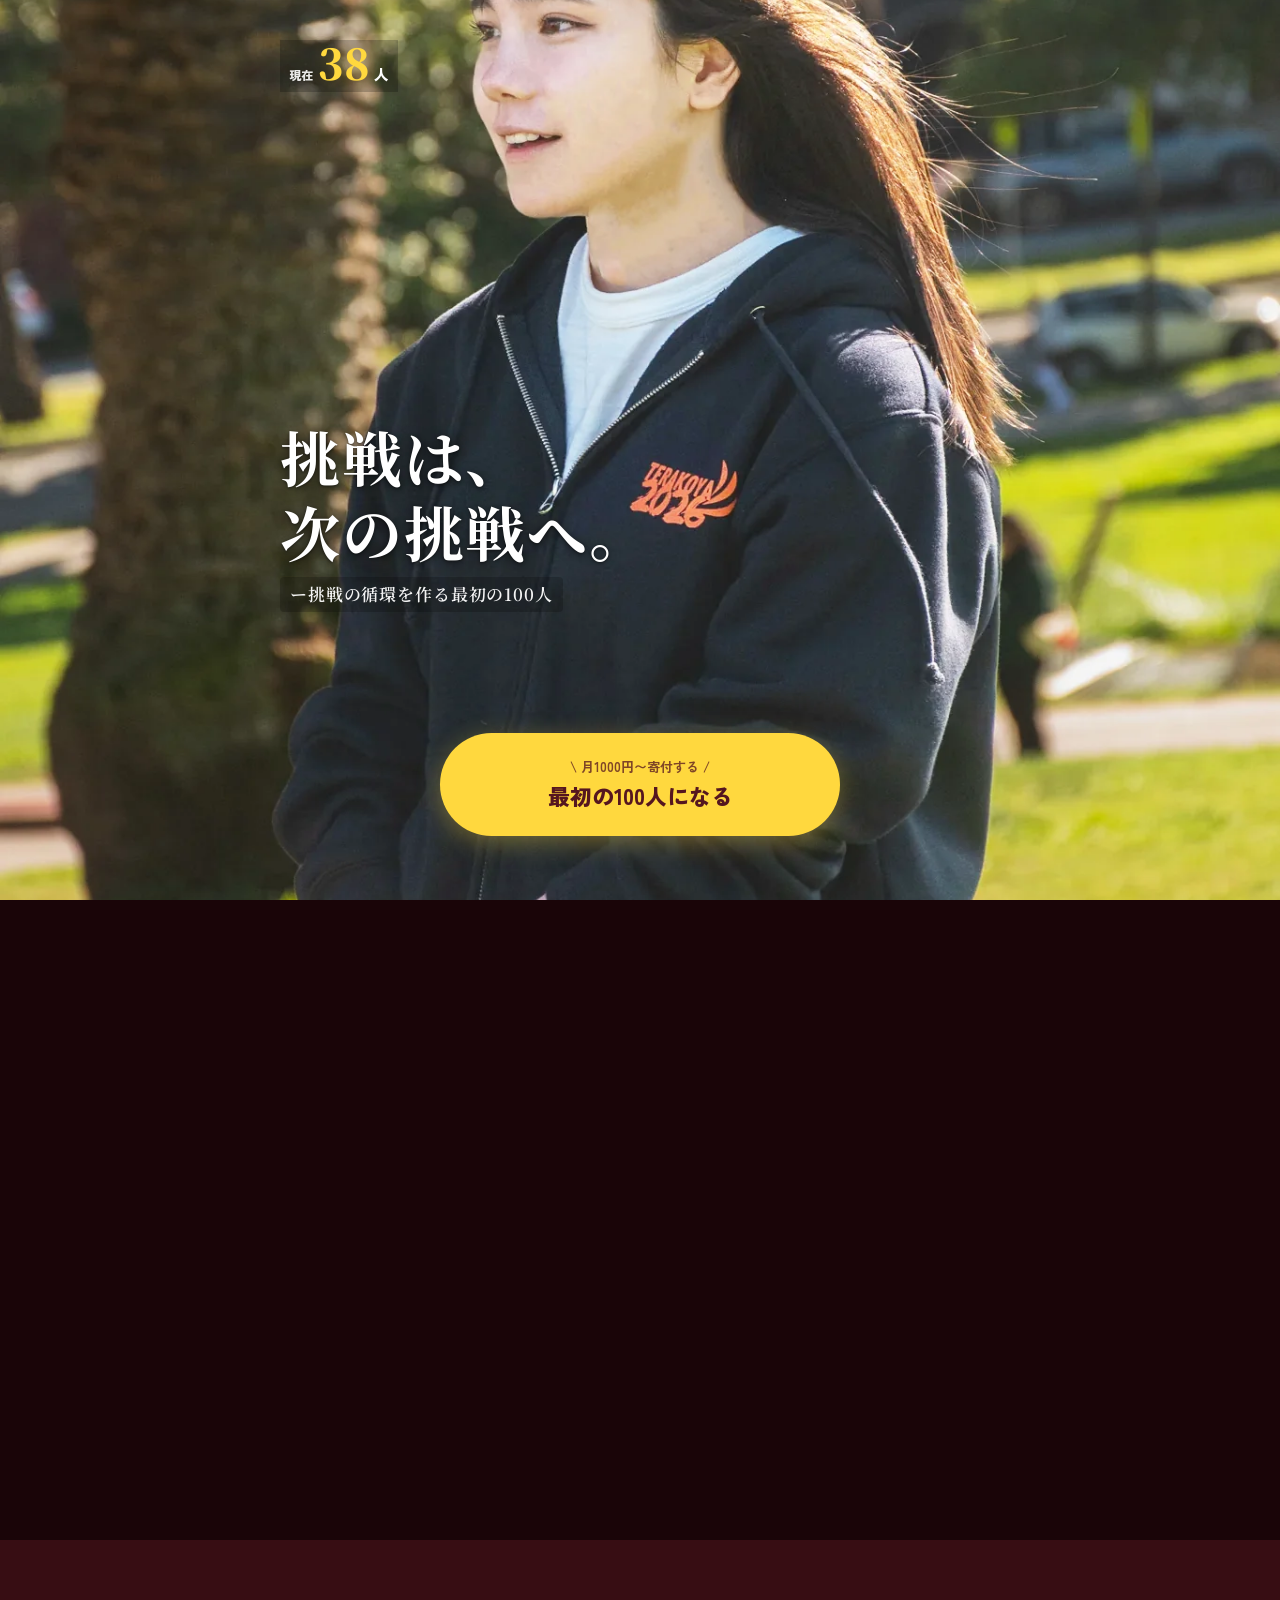
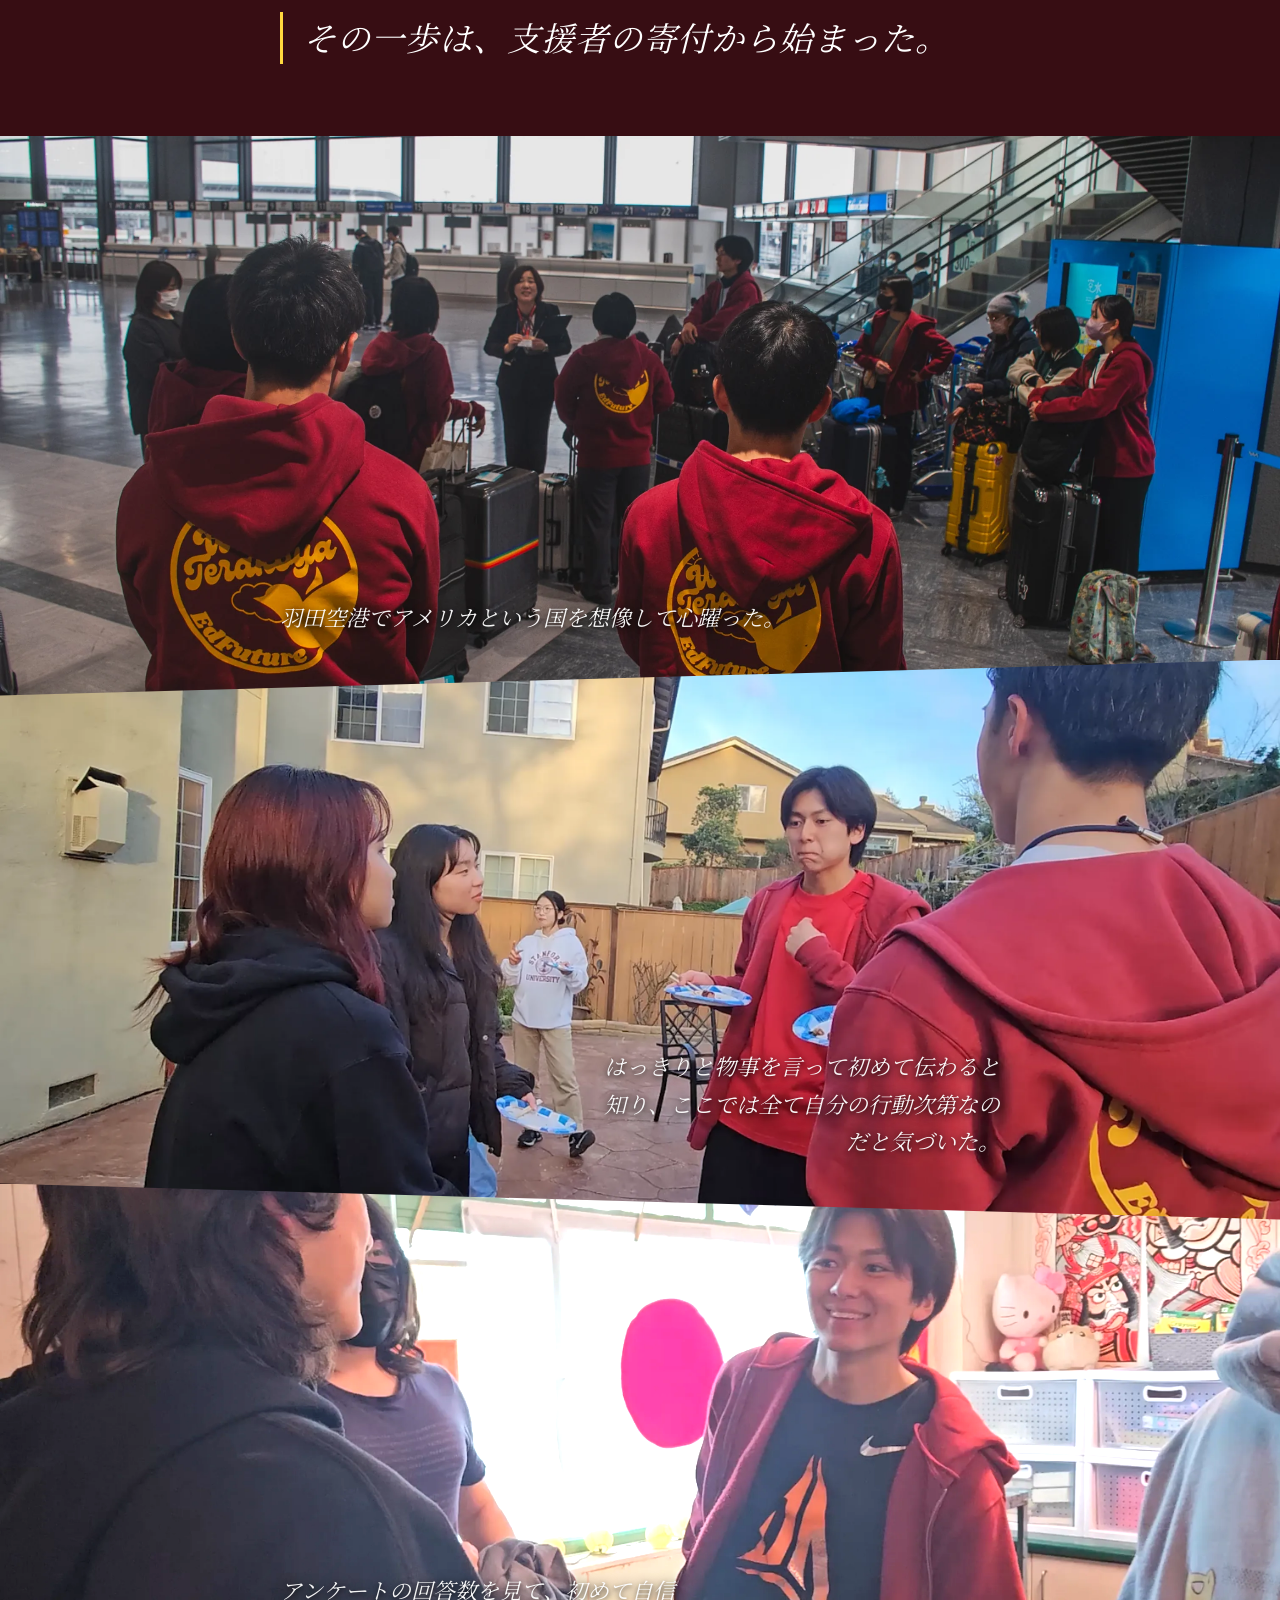
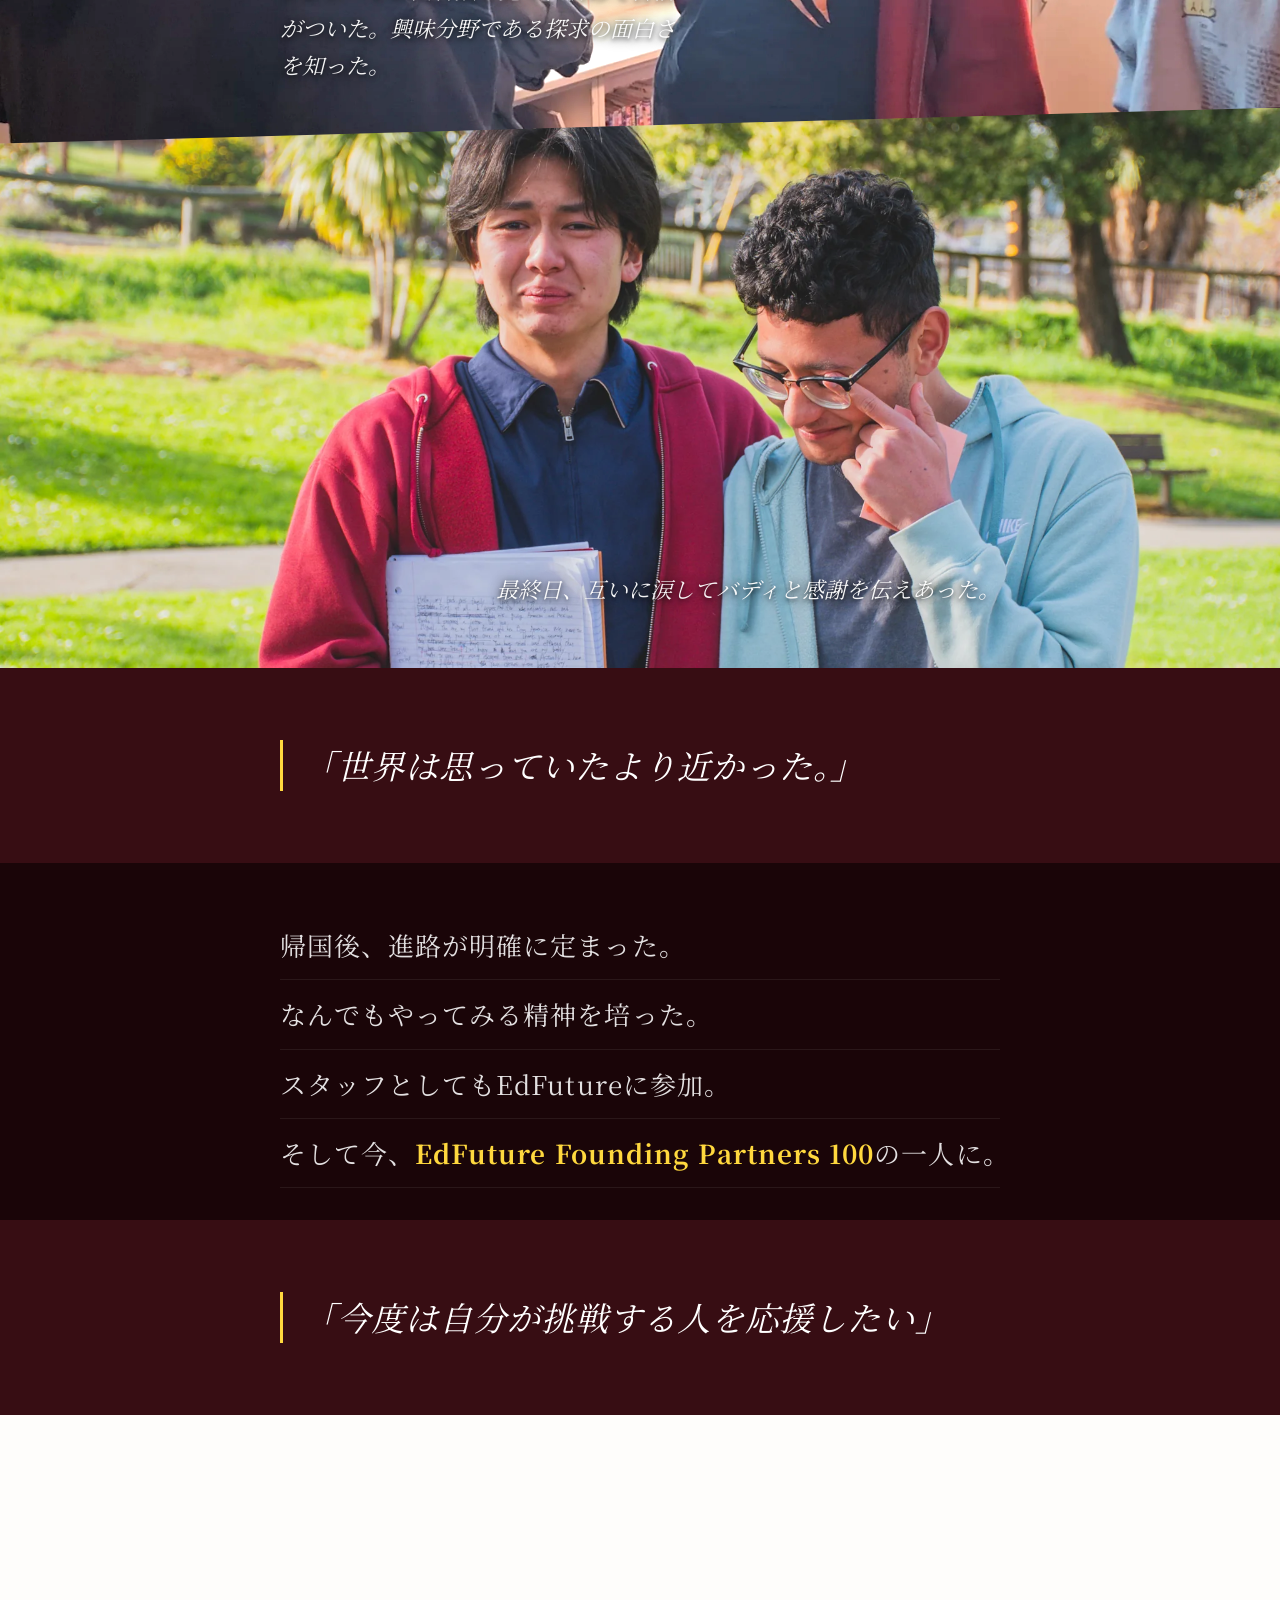
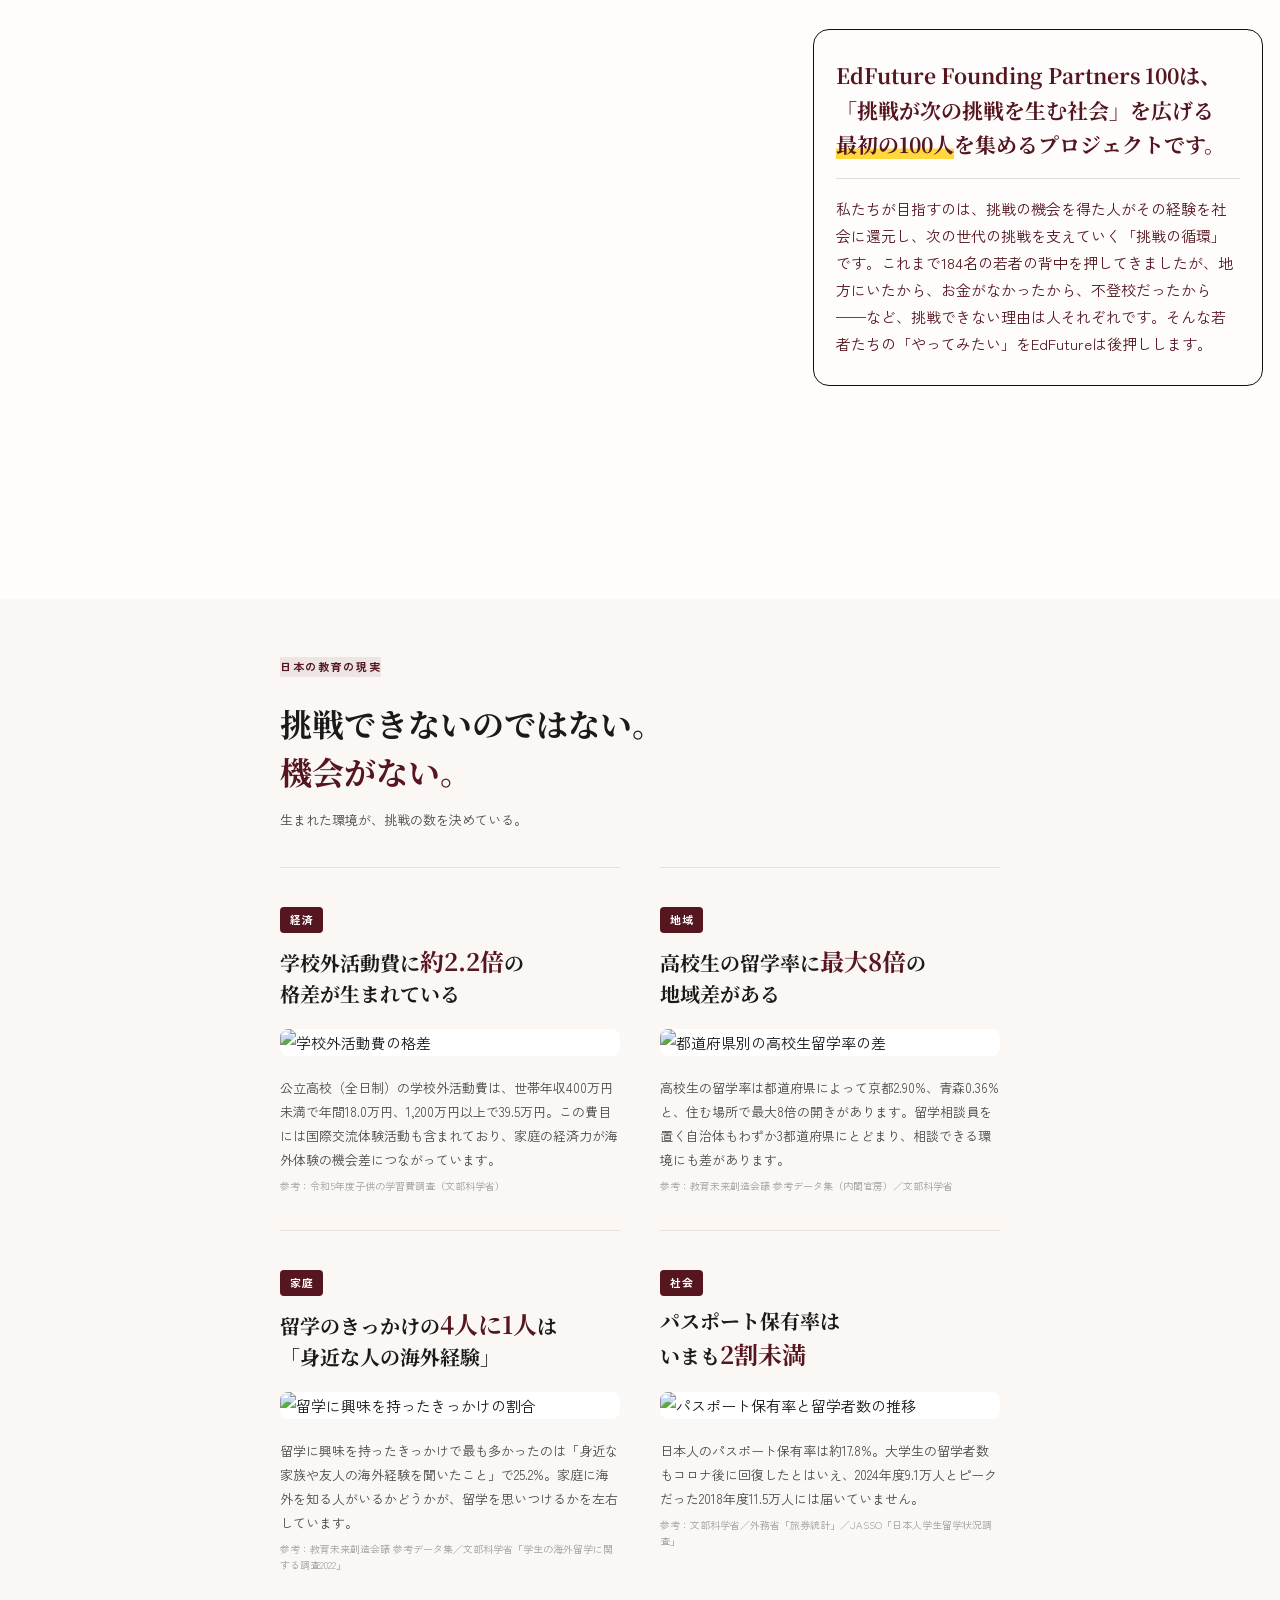
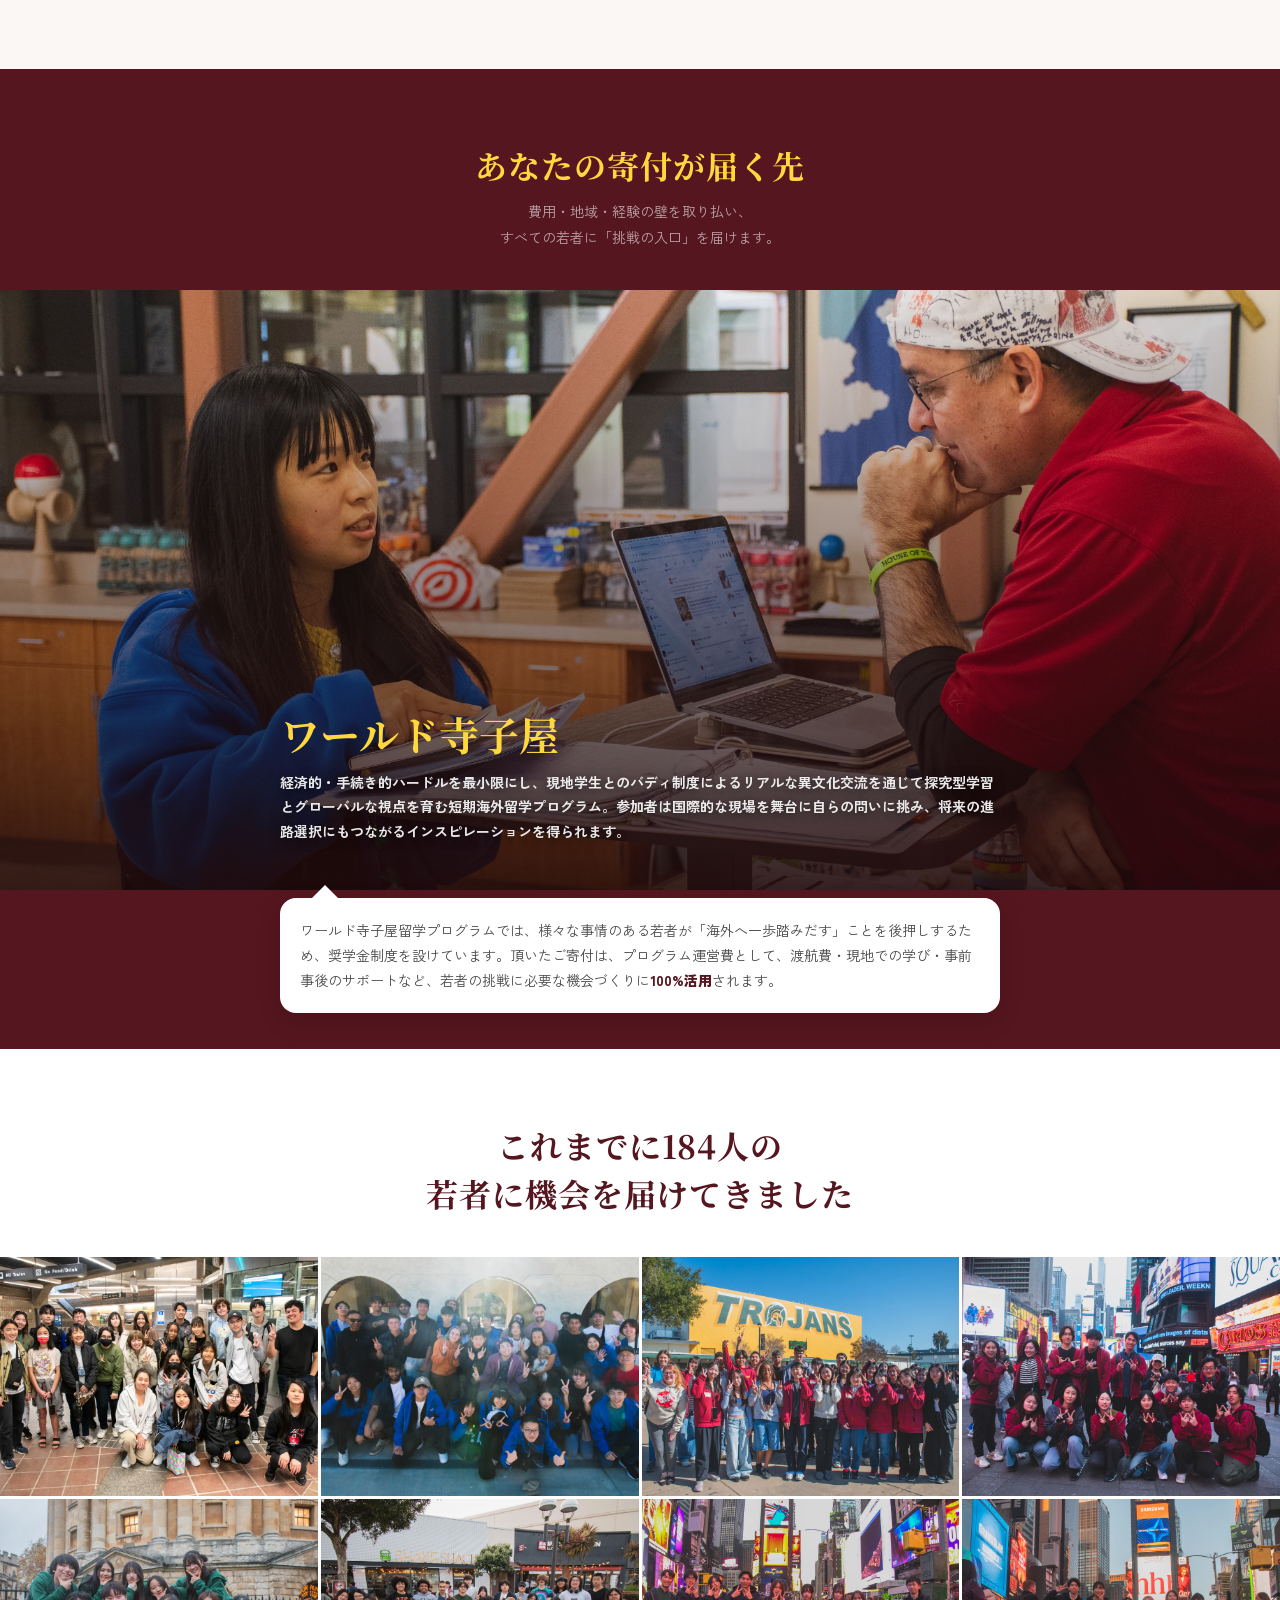
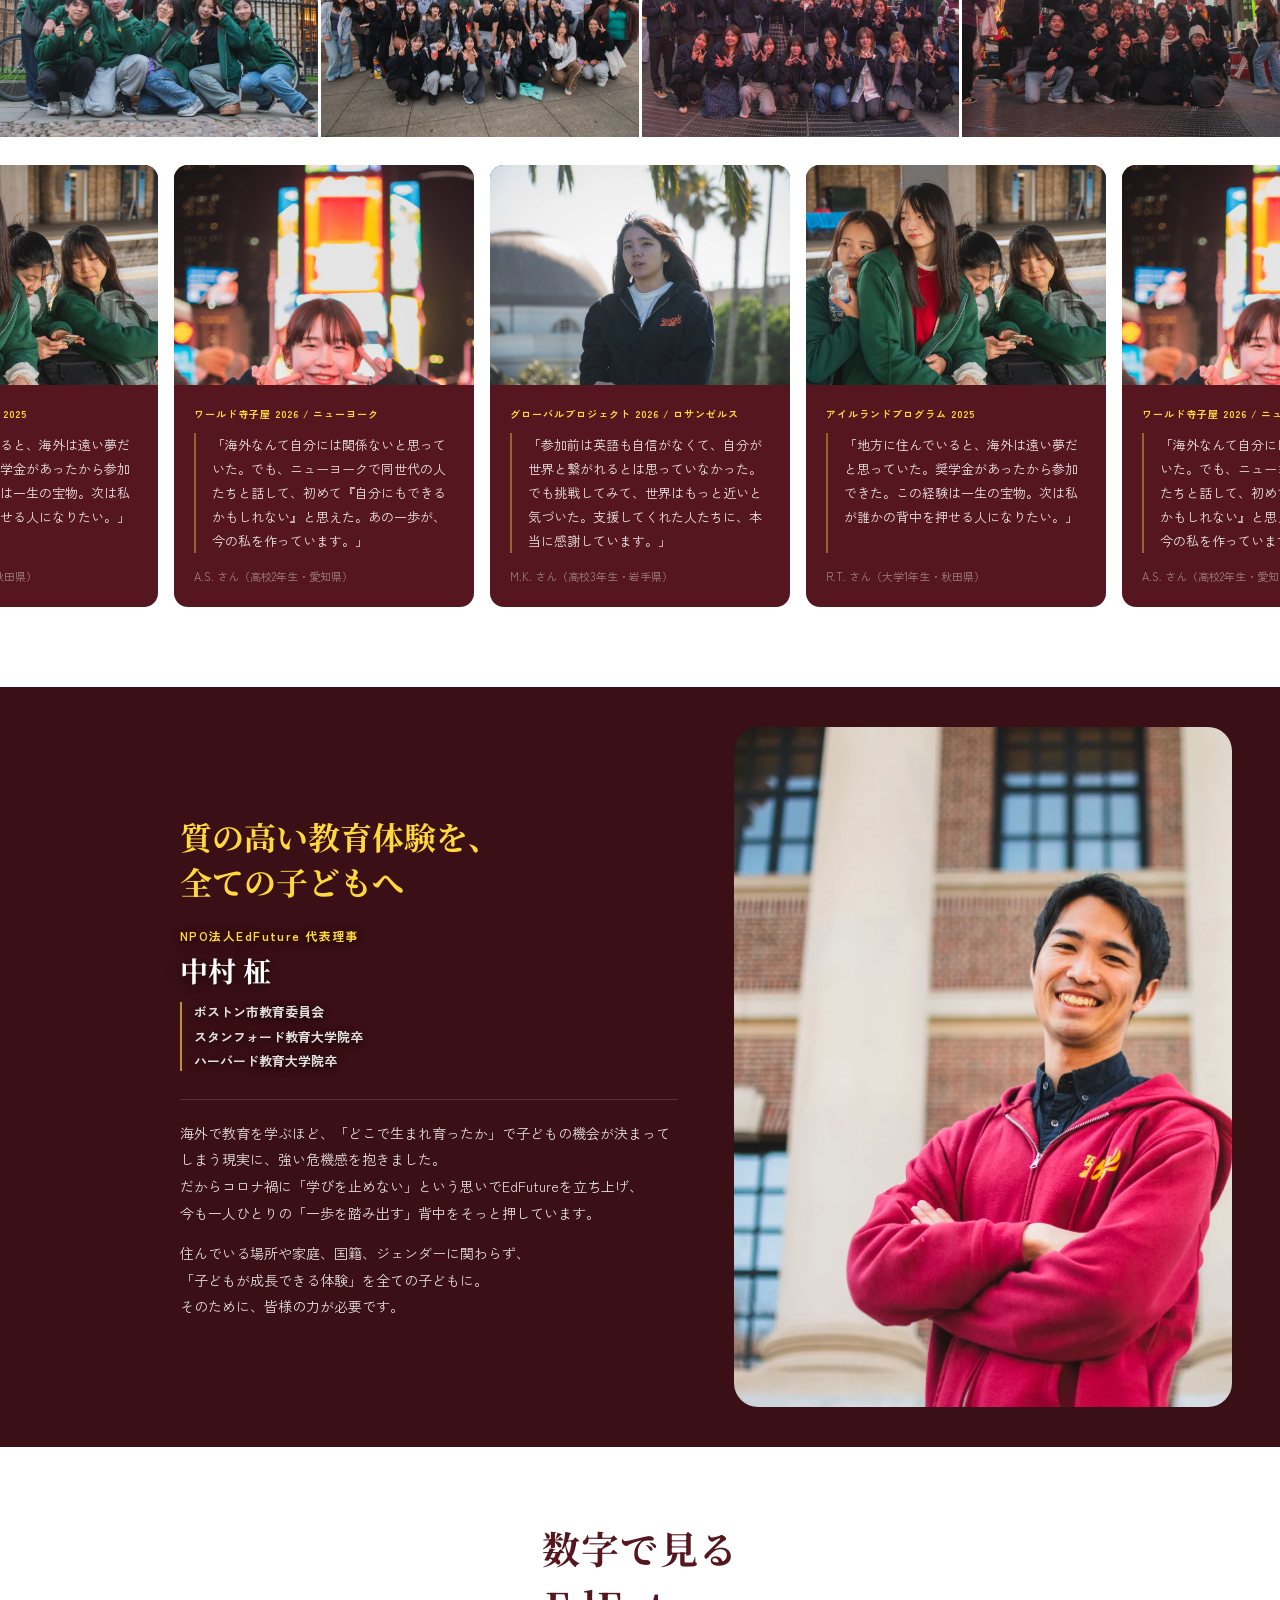
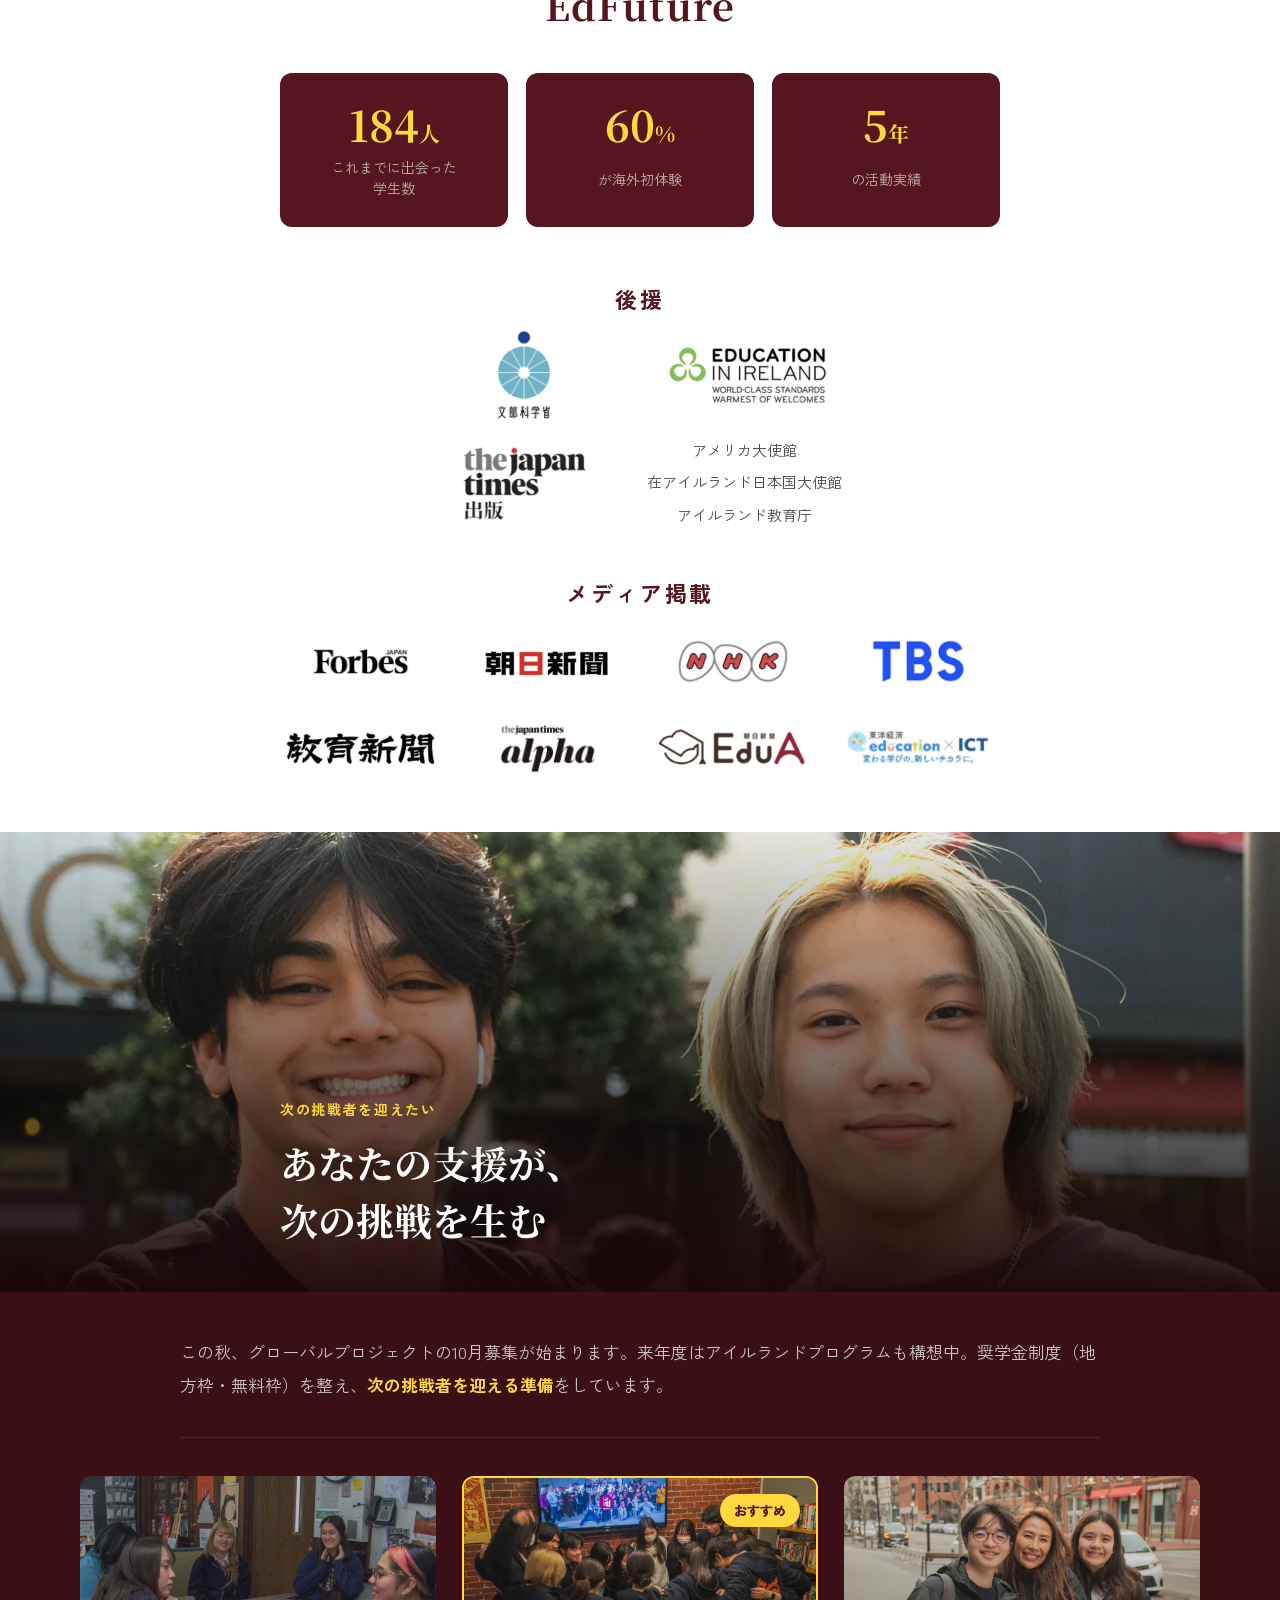
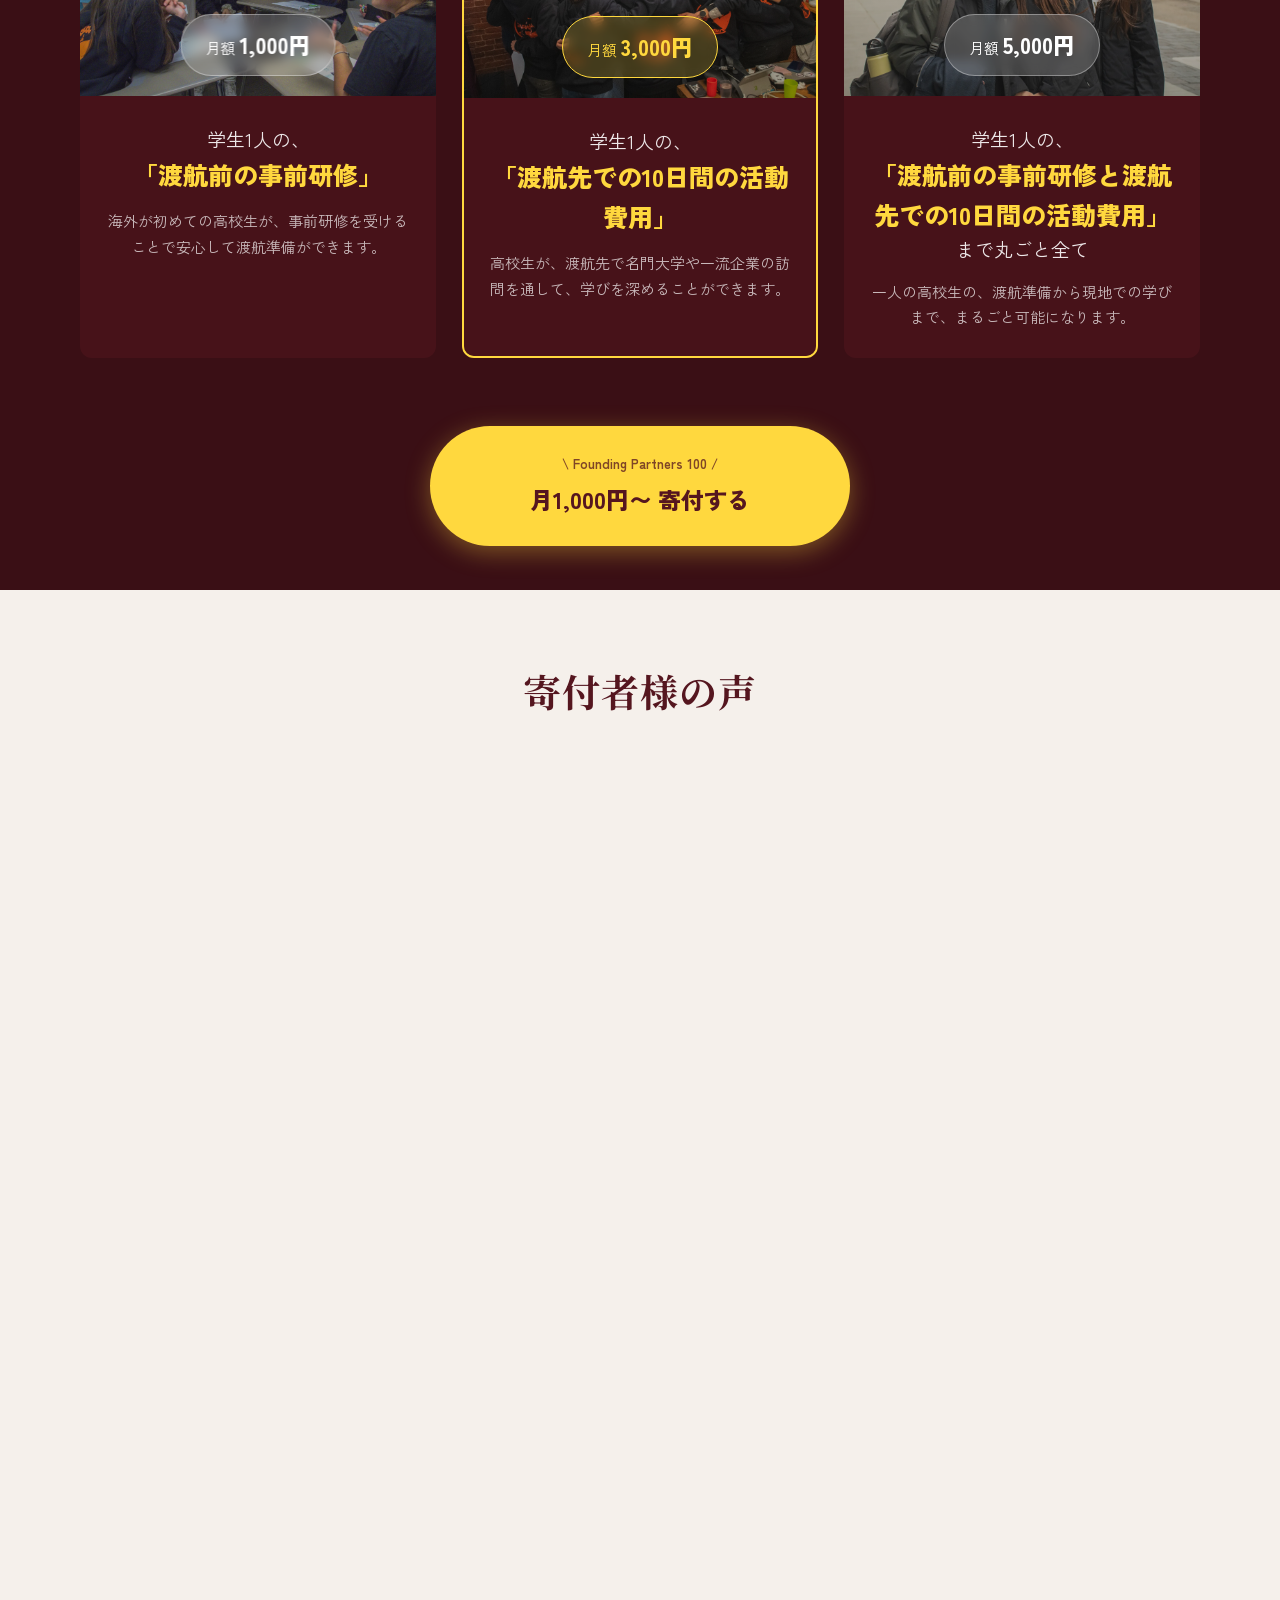
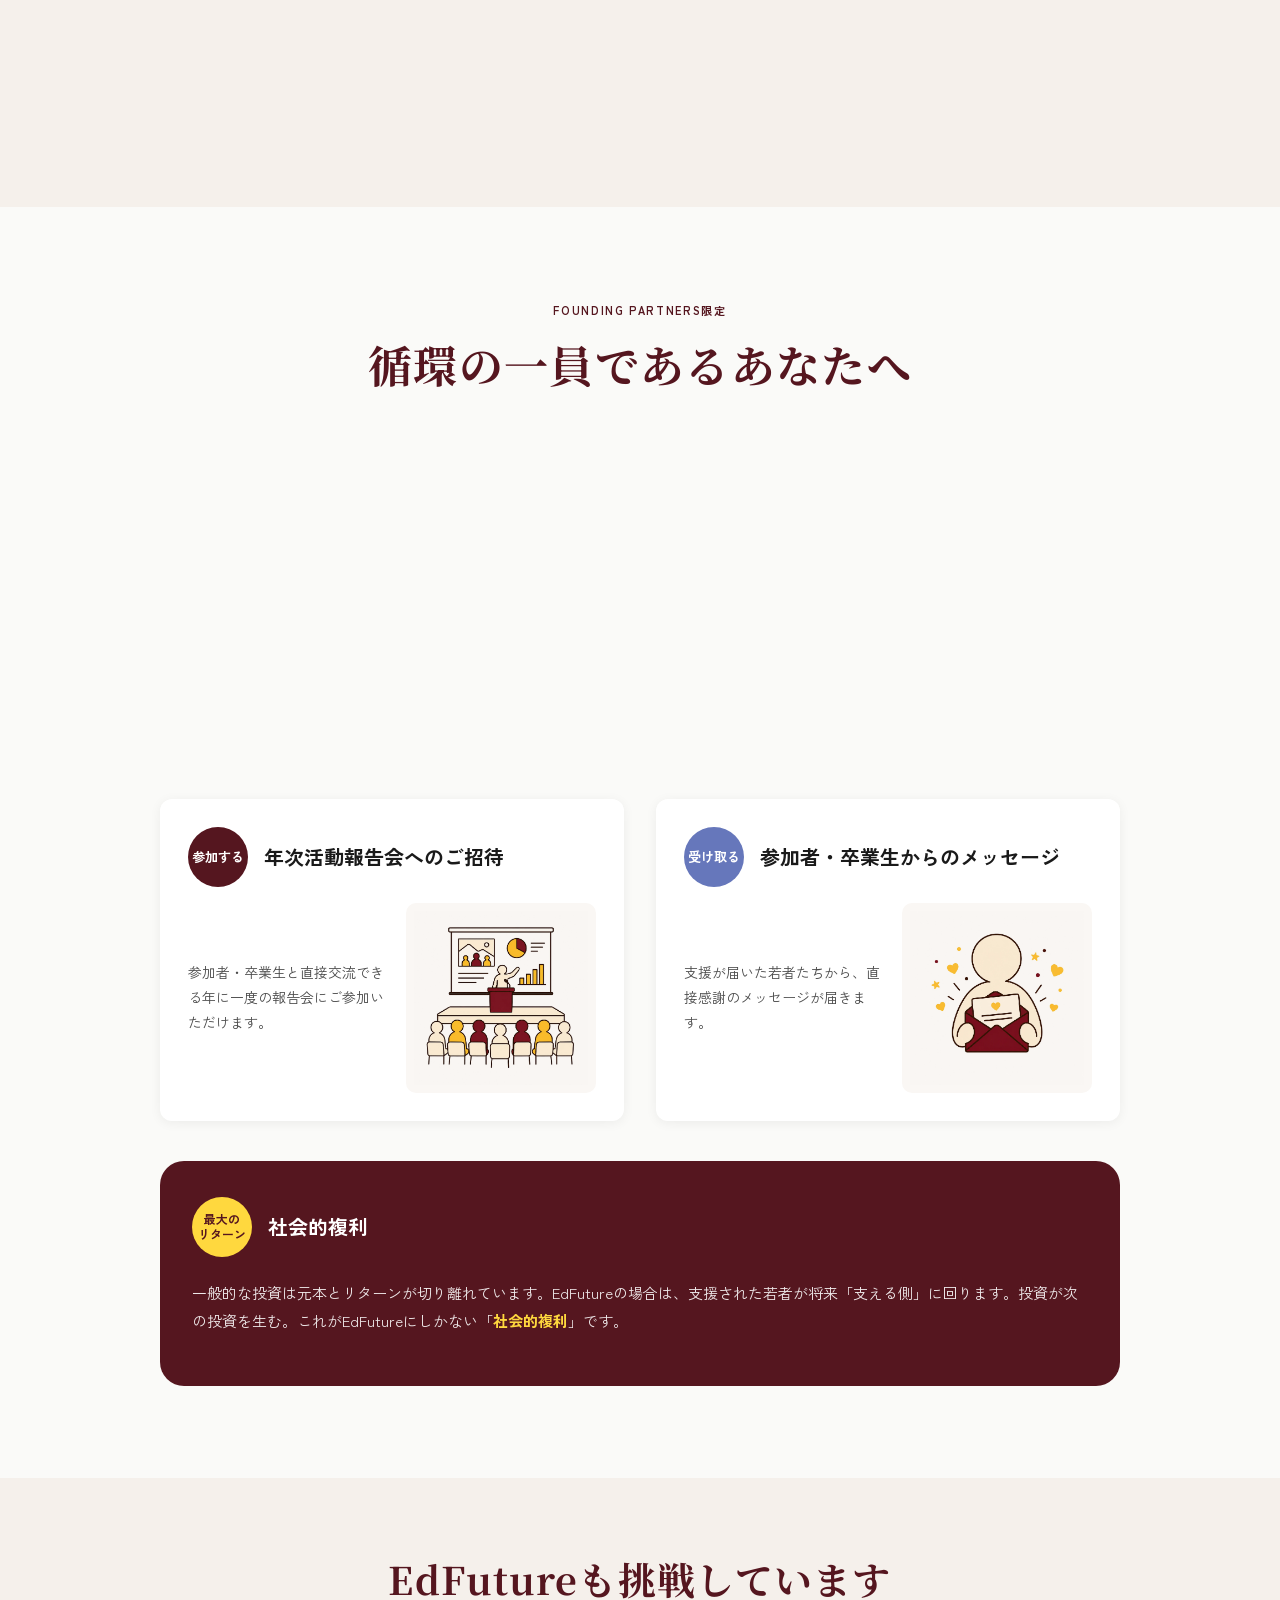
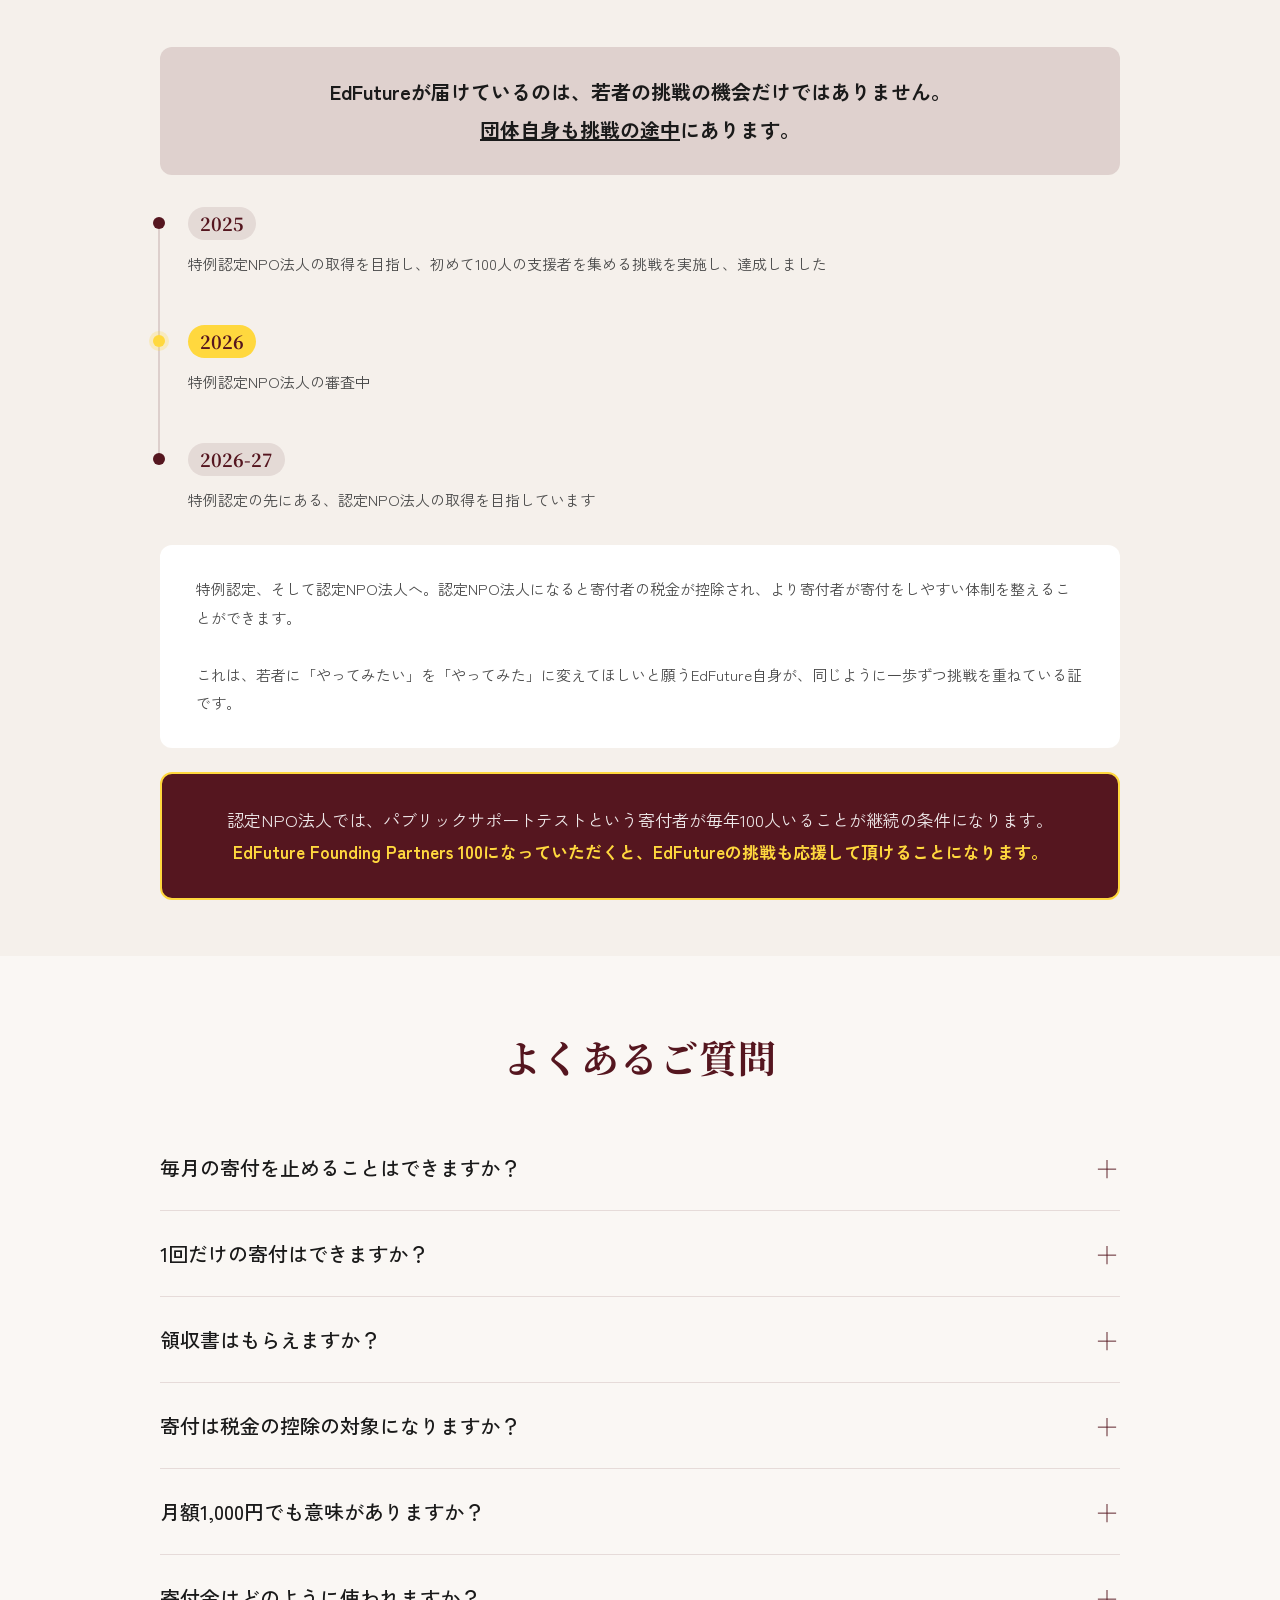
==== commit 20fa268f: "feat: PCレスポンシブ対応（方式B: --pxガター再定義＋全セクション個別最適化） - 基盤: --pxをPCのみ中央720〜960pxガターに再定義。body max-width解除で背景フ" ====
--- a/index.html
+++ b/index.html
@@ -54,7 +54,8 @@
   <!-- S2: BEFORE -->
   <section class="story story--before" id="story-before">
     <div class="story__photo story__photo--before">
-      <video src="images/09.mp4" autoplay muted playsinline loop></video>
+      <video src="images/09.mp4" class="story__photo--before-video--sp-only" autoplay muted playsinline loop></video>
+      <video src="images/01_fv.mp4" class="story__photo--before-video--pc-only" autoplay muted playsinline loop></video>
     </div>
     <div class="story__quote js-reveal">
       <blockquote>その一歩は、支援者の寄付から始まった。</blockquote>
@@ -93,7 +94,7 @@
       <p class="story__line js-reveal">帰国後、進路が明確に定まった。</p>
       <p class="story__line js-reveal">なんでもやってみる精神を培った。</p>
       <p class="story__line js-reveal">スタッフとしてもEdFutureに参加。</p>
-      <p class="story__line js-reveal">そして今、<strong style="color:var(--c-accent)">EdFuture Founding Partners 100</strong>の一人に。</p>
+      <p class="story__line story__line--founding js-reveal">そして今、<strong style="color:var(--c-accent)">EdFuture Founding Partners 100</strong>の一人に。</p>
     </div>
     <div class="story__quote js-reveal">
       <blockquote class="story__quote--light">「今度は自分が<br>挑戦する人を応援したい」</blockquote>
@@ -103,11 +104,16 @@
   <!-- S5: CYCLE -->
   <section class="cycle-section" id="cycle">
     <div class="cycle-diagram js-reveal">
-      <img src="images/junkansp.webp" alt="挑戦の循環図" loading="lazy" decoding="async">
+      <picture>
+        <source srcset="images/junkan.webp" media="(min-width: 768px)">
+        <img src="images/junkansp.webp" alt="挑戦の循環図" loading="lazy" decoding="async">
+      </picture>
     </div>
     <div class="cycle-caption js-reveal">
-      <p class="cycle-caption__lead"><strong>EdFuture Founding Partners 100</strong>は、「挑戦が次の挑戦を生む社会」を広げる<em>最初の100人</em>を集めるプロジェクトです。</p>
-      <p class="cycle-caption__body">私たちが目指すのは、挑戦の機会を得た人がその経験を社会に還元し、次の世代の挑戦を支えていく「挑戦の循環」です。これまで184名の若者の背中を押してきましたが、地方にいたから、お金がなかったから、不登校だったから——など、挑戦できない理由は人それぞれです。そんな若者たちの「やってみたい」をEdFutureは後押しします。</p>
+      <div class="cycle-caption__inner">
+        <p class="cycle-caption__lead"><span><strong>EdFuture Founding Partners 100</strong>は、</span><span>「挑戦が次の挑戦を生む社会」を広げる</span><span><em>最初の100人</em>を集めるプロジェクトです。</span></p>
+        <p class="cycle-caption__body">私たちが目指すのは、挑戦の機会を得た人がその経験を社会に還元し、次の世代の挑戦を支えていく「挑戦の循環」です。これまで184名の若者の背中を押してきましたが、地方にいたから、お金がなかったから、不登校だったから——など、挑戦できない理由は人それぞれです。そんな若者たちの「やってみたい」をEdFutureは後押しします。</p>
+      </div>
     </div>
   </section>
 
@@ -237,6 +243,7 @@
       </div>
       <div class="founder-card__overlay"></div>
       <div class="founder-card__content">
+        <h2 class="founder-card__title-pc">質の高い教育体験を、<br>全ての子どもへ</h2>
         <div class="founder-card__meta">
           <p class="founder-card__role">NPO法人EdFuture 代表理事</p>
           <h3 class="founder-card__name">中村 柾</h3>
@@ -247,8 +254,8 @@
           </ul>
         </div>
         <div class="founder-card__message">
-          <p>海外で教育を学ぶほど、「どこで生まれ育ったか」で子どもの機会が決まってしまう現実に、強い危機感を抱きました。だからコロナ禍に「学びを止めない」という思いでEdFutureを立ち上げ、今も一人ひとりの「一歩を踏み出す」背中をそっと押しています。</p>
-          <p>住んでいる場所や家庭、国籍、ジェンダーに関わらず、「子どもが成長できる体験」を全ての子どもに。そのために、皆様の力が必要です。</p>
+          <p>海外で教育を学ぶほど、「どこで生まれ育ったか」で子どもの機会が決まってしまう現実に、強い危機感を抱きました。<br class="founder-card__msg-br">だからコロナ禍に「学びを止めない」という思いでEdFutureを立ち上げ、<br class="founder-card__msg-br">今も一人ひとりの「一歩を踏み出す」背中をそっと押しています。</p>
+          <p>住んでいる場所や家庭、国籍、ジェンダーに関わらず、<br class="founder-card__msg-br">「子どもが成長できる体験」を全ての子どもに。<br class="founder-card__msg-br">そのために、皆様の力が必要です。</p>
         </div>
       </div>
     </div>
@@ -472,7 +479,7 @@
       <h2 class="section-title section-title--dark roadmap-title">EdFutureも挑戦しています</h2>
     </div>
 
-    <p class="roadmap-lead js-reveal">EdFutureが届けているのは、若者の挑戦の機会だけではありません。<u>団体自身も挑戦の途中</u>にあります。</p>
+    <p class="roadmap-lead js-reveal">EdFutureが届けているのは、若者の挑戦の機会だけではありません。<br><u>団体自身も挑戦の途中</u>にあります。</p>
 
     <div class="roadmap-timeline js-reveal">
       <div class="roadmap-step">
--- a/css/style.css
+++ b/css/style.css
@@ -286,6 +286,7 @@
   display: block;
   pointer-events: none;
 }
+.story--before .story__photo--before video.story__photo--before-video--pc-only { display: none; } /* SP既定では非表示。PCでのみ min-width 内で入れ替える */
 .story--during { padding-top: 0; }
 .story--after { padding-top: 0; padding-bottom: 0; }
 
@@ -652,6 +653,8 @@
   bottom: 0; left: 0; right: 0;
   padding: 0 var(--px) 12px;
 }
+.founder-card__title-pc { display: none; } /* SP既定では非表示。PCでのみ min-width 内で表示する */
+.founder-card__msg-br { display: none; } /* SP既定では非表示。PCでのみ min-width 内で改行を追加する */
 .founder-card__meta {
   display: inline-block;
   margin: 0 0 22px -8px;
@@ -1519,3 +1522,467 @@
   letter-spacing: 0.03em;
   opacity: 0.55;
 }
+
+/* =========================================================
+   PC / TABLET RESPONSIVE  (min-width: 768px)
+   方針B: 背景は全幅（フルブレド）、コンテンツは中央720pxカラム。
+   横パディングトークン --px をPCだけ「ガター」に再定義して一括制御。
+   ※SP用の既存ルールは一切変更しない（min-width内でのみ上書き）。
+========================================================= */
+@media (min-width: 768px) {
+  :root {
+    --px: max(32px, calc((100vw - 720px) / 2));
+  }
+  html { background: var(--c-primary-deep); }
+  body {
+    max-width: 100%;
+    box-shadow: none;
+  }
+
+  /* ---- S1 FV: ワイド画面用に被写体を見せ、要素を再配置 ---- */
+  .fv__bg-img {
+    position: absolute;
+    left: 0;
+    top: -76%;
+    width: 100%;
+    height: 176%;
+    object-position: left top;
+    transform: none;
+    transform-origin: left top;
+  }
+  .fv__copy { bottom: 32%; }
+  .fv__progress {
+    top: 40px;
+    left: var(--px);
+    right: auto;
+    bottom: auto;
+  }
+  .fv__btn { bottom: 64px; }
+
+  /* ---- S8 代表: 左右分割（説明文=左／写真=右・縦全幅）レイアウト ---- */
+  .founder-section { margin-top: 0; } /* section-head非表示化に伴う詰め上げを打ち消す */
+  .founder-section .section-head { display: none; } /* 見出しはカード内に移設。背景色を founder-section 単色に統一 */
+  .founder-card__title-pc {
+    display: block;
+    font-family: var(--ff-serif);
+    font-size: 32px;
+    font-weight: 700;
+    line-height: 1.4;
+    color: var(--c-accent);
+    margin-bottom: 24px;
+  }
+  .founder-card {
+    display: flex;
+    align-items: stretch;
+    min-height: 760px;
+    margin-left: -100px;
+  }
+  .founder-card__photo-wrap {
+    order: 2;
+    flex: 1 1 0;
+    height: auto;
+    margin: 40px 48px 40px 0;
+    border-radius: 24px;
+    overflow: hidden;
+  }
+  .founder-card__photo {
+    object-position: center 22%;
+    transform: none;
+    filter: brightness(1.05);
+  }
+  .founder-card__overlay { display: none; }
+  .founder-card__content {
+    order: 1;
+    position: static;
+    flex: 1 1 0;
+    padding: 72px 56px 72px var(--px);
+    display: flex;
+    flex-direction: column;
+    justify-content: center;
+  }
+  .founder-card__msg-br { display: inline; }
+  .founder-card__meta {
+    display: block;
+    margin: 0 0 28px;
+    transform: none;
+    padding: 0;
+    background: none;
+    -webkit-backdrop-filter: none;
+    backdrop-filter: none;
+  }
+  .founder-card__career { margin-left: 0; }
+
+  /* ---- S5.5 課題: 4カード → 2×2 ---- */
+  .issue-cards {
+    display: grid;
+    grid-template-columns: 1fr 1fr;
+    column-gap: 40px;
+    max-width: 720px;
+    margin: 0 auto;
+  }
+  .issue-card { padding: 36px 0; }
+  .issue-card:nth-child(-n + 2) { border-top: 1px solid rgba(85,22,31,0.1); }
+  .issue-card:last-child { border-bottom: none; }
+
+  /* ---- S12/S13: 2カラム ---- */
+  .testimonials,
+  .benefits-list {
+    display: grid;
+    grid-template-columns: 1fr 1fr;
+    gap: 20px;
+    align-items: start;
+  }
+  .testimonials-section {
+    padding-bottom: 72px;
+  }
+  .testimonials-section .section-title {
+    font-size: 38px;
+  }
+  .testimonials {
+    width: min(1120px, calc(100% - 64px));
+    margin: 0 auto;
+    padding: 0;
+    gap: 28px;
+  }
+  .testimonial {
+    gap: 22px;
+    padding: 34px 30px;
+    border-left-width: 4px;
+  }
+  .testimonial::before {
+    top: 16px;
+    right: 18px;
+    font-size: 104px;
+  }
+  .testimonial__avatar {
+    width: 92px;
+    height: 92px;
+  }
+  .testimonial__role {
+    font-size: 13px;
+    margin-bottom: 4px;
+  }
+  .testimonial__name {
+    font-size: 18px;
+    margin-bottom: 12px;
+  }
+  .testimonial__text,
+  .testimonial--featured .testimonial__text {
+    font-size: 15px;
+    line-height: 1.85;
+  }
+  .testimonial--featured {
+    padding: 32px 28px;
+    gap: 16px;
+  }
+  .benefits-section {
+    padding-bottom: 92px;
+  }
+  .benefits-section .section-head {
+    padding-top: 88px;
+    padding-bottom: 48px;
+  }
+  .benefits-section .section-title {
+    font-size: 44px;
+  }
+  .benefits-section .section-sub {
+    font-size: 16px;
+    margin-top: 14px;
+  }
+  .benefits-list {
+    width: min(960px, calc(100% - 64px));
+    margin: 0 auto;
+    padding: 0;
+    gap: 32px;
+  }
+  .benefit-card {
+    gap: 16px;
+    padding: 28px;
+  }
+  .benefit-card__head {
+    gap: 16px;
+  }
+  .benefit-card__bottom {
+    gap: 20px;
+  }
+  .benefit-card__badge {
+    width: 60px;
+    height: 60px;
+    font-size: 13px;
+  }
+  .benefit-card__title {
+    font-size: 20px;
+  }
+  .benefit-card__desc {
+    font-size: 14px;
+    line-height: 1.8;
+  }
+  .benefit-card__photo {
+    width: 190px;
+    height: 190px;
+  }
+  .benefits-capstone {
+    width: min(960px, calc(100% - 64px));
+    margin: 40px auto 0;
+    padding: 36px 32px;
+  }
+  .benefits-capstone__head {
+    gap: 16px;
+    margin-bottom: 22px;
+  }
+  .benefits-capstone__label {
+    width: 60px;
+    height: 60px;
+    font-size: 12px;
+  }
+  .benefits-capstone__title {
+    font-size: 20px;
+  }
+  .benefits-capstone__text {
+    font-size: 15px;
+    line-height: 1.85;
+  }
+
+  /* ---- S7 参加者写真グリッド: 列内に収める ---- */
+  .story-photos {
+    padding: 0;
+    width: 100%;
+  }
+
+  /* ---- S9 メディア掲載: 4列 ---- */
+  .credibility-section .section-title { font-size: 38px; }
+  .numbers-grid {
+    gap: 18px;
+    margin-bottom: 52px;
+  }
+  .number-card { padding: 28px 18px; }
+  .number-card__val { font-size: 42px; }
+  .number-card__val span { font-size: 21px; }
+  .number-card__label {
+    font-size: 14px;
+    margin-top: 10px;
+  }
+  .number-card__label--lower { margin-top: 22px; }
+  .endorsements { margin-bottom: 48px; }
+  .endorsements__title,
+  .media-section__title {
+    font-size: 22px;
+    margin-bottom: 22px;
+  }
+  .endorsements__grid { gap: 30px; }
+  .endorsements__row { gap: 24px; }
+  .endorsement-logo { height: 68px; }
+  .endorsement-logo--jt { height: 86px; }
+  .endorsements__names {
+    height: 86px;
+    font-size: 15px;
+  }
+  .media-grid {
+    grid-template-columns: repeat(4, 1fr);
+    gap: 34px 24px;
+  }
+  .media-logo { height: 54px; }
+
+  /* ---- S5 循環図: 左に図、右に説明 ---- */
+  .cycle-section {
+    display: grid;
+    grid-template-columns: minmax(0, 50vw) minmax(0, 1fr);
+    align-items: center;
+    column-gap: 0;
+    padding: 72px var(--px) 72px 96px;
+  }
+  .cycle-diagram {
+    padding: 0;
+    width: 50vw;
+    margin-left: 12px;
+  }
+  .cycle-diagram img {
+    width: 100%;
+    max-width: none;
+    margin: 0;
+  }
+  .cycle-caption {
+    margin: 0 0 0 6vw;
+    padding: 28px 22px;
+    width: 450px;
+    justify-self: start;
+  }
+  .cycle-caption__lead span {
+    display: block;
+    white-space: nowrap;
+  }
+  .roadmap-lead { padding: 22px 40px; }
+
+  /* ---- フッター: 他セクションに合わせて全体を拡大 ---- */
+  footer { padding-top: 72px; }
+  .footer-brandzone { gap: 16px; margin-bottom: 32px; }
+  .footer-logo { width: 64px; height: 64px; }
+  .footer-brand { font-size: 1.6rem; }
+  .footer-tagline { font-size: 1rem; }
+  .social-links { gap: 32px; padding-bottom: 40px; margin-bottom: 40px; }
+  .social-link svg { width: 32px; height: 32px; }
+  .footer-about { max-width: 560px; }
+  .footer-about__label { font-size: 0.9rem; margin-bottom: 24px; }
+  .footer-about__list { font-size: 0.9rem; line-height: 1.75; }
+  .footer-about__row { padding: 13px 0 13px 60px; }
+  .footer-about dt { flex-basis: 90px; }
+  .footer-about__ext { width: 13px; height: 13px; }
+  .footer-bottom { margin-top: 48px; padding: 24px var(--px); }
+  .copyright { font-size: 0.8rem; }
+
+  /* ---- 見出し階層をPC向けに引き上げ ---- */
+  .section-head { padding: 72px var(--px) 40px; }
+  .section-title { font-size: 32px; }
+  .issue-lead { font-size: 32px; }
+
+  /* ---- S1 FV: コピーとCTAを主役サイズに ---- */
+  .fv__title { font-size: 60px; }
+  .fv__subtitle { font-size: 17px; }
+  .fv__btn { max-width: 400px; padding: 22px 40px 29px; }
+  .fv__btn-badge { font-size: 13px; }
+  .fv__btn-main { font-size: 22px; }
+
+  /* ---- S2 導入動画: 全幅化による巨大化を防ぎ中央に ---- */
+  .story--before .story__photo--before { max-width: 100%; }
+  .story--before .story__photo--before video.story__photo--before-video--pc-only {
+    display: block;
+    width: 100vw;
+    height: auto;
+  }
+  .story--before .story__photo--before video.story__photo--before-video--sp-only { display: none; }
+
+  /* ---- S3-S4 ストーリー: 写真をシネマティック横長に、文字を格上げ ---- */
+  .story__moment-img { aspect-ratio: 16/7; }
+  .story__moment-caption { font-size: 22px; padding: 0 var(--px); bottom: 60px; }
+  .story__line { font-size: 26px; }
+  .story__line--founding {
+    font-size: clamp(20px, 2.4vw, 26px);
+    white-space: nowrap;
+  }
+  .story__quote { padding-block: 72px; }
+  .story__quote blockquote {
+    font-size: clamp(26px, 2.6vw, 34px);
+    line-height: 1.55;
+    white-space: nowrap;
+  }
+  .story__quote blockquote br { display: none; }
+
+  /* ---- S6 プログラム: 写真帯に高さと迫力を ---- */
+  .program-hero { padding-top: 608px; }
+  .program-hero__bg,
+  .program-hero__overlay { height: 600px; }
+  .program-hero__bg { background-size: cover; background-position: center; }
+  .program-hero__heading { top: 420px; }
+  .program-hero__title { font-size: 40px; }
+  .program-hero__lead,
+  .program-hero__text { font-size: 14px; }
+
+  /* ---- S10 支援ティア: 3カラムで比較しやすく ---- */
+  .impact-section { padding-bottom: 44px; }
+  .impact-hero { height: 460px; }
+  .impact-hero__text { bottom: 44px; }
+  .impact-hero__label {
+    font-size: 14px;
+    margin-bottom: 12px;
+  }
+  .impact-hero__title { font-size: 38px; }
+  .impact-body {
+    padding-right: max(32px, calc((100vw - 1120px) / 2));
+    padding-left: max(32px, calc((100vw - 1120px) / 2));
+  }
+  .impact-body__lead {
+    max-width: 920px;
+    margin: 0 auto;
+    font-size: 17px;
+    padding: 44px 0 36px;
+  }
+  .impact-tiers {
+    display: grid;
+    grid-template-columns: repeat(3, 1fr);
+    gap: 26px;
+    align-items: stretch;
+    padding-top: 38px;
+  }
+  .impact-tier { display: flex; flex-direction: column; }
+  .impact-tier__photo { height: 220px; }
+  .impact-tier__badge {
+    top: 16px;
+    right: 16px;
+    font-size: 13px;
+    padding: 5px 14px;
+  }
+  .impact-tier__pill {
+    bottom: 20px;
+    font-size: 15px;
+    padding: 10px 24px;
+  }
+  .impact-tier__pill strong { font-size: 22px; }
+  .impact-tier__body {
+    flex: 1;
+    padding: 28px 24px;
+  }
+  .impact-tier__result { font-size: 19px; }
+  .impact-tier__result strong { font-size: 25px; }
+  .impact-tier__desc {
+    font-size: 15px;
+    margin-top: 14px;
+  }
+
+  /* ---- S15 FAQ: 質問文をやや大きく ---- */
+  .faq-section .section-title { font-size: 38px; }
+  .faq-list {
+    width: min(960px, calc(100% - 64px));
+    margin: 0 auto;
+    padding: 0;
+  }
+  .faq-q { font-size: 20px; padding: 28px 0; }
+  .faq-icon { font-size: 26px; }
+  .faq-a p { font-size: 17px; padding-bottom: 28px; }
+
+  /* ---- S17 最終CTA: 背景写真の縦幅を拡大・位置調整・見出し拡大 ---- */
+  .final-cta { min-height: 100vh; }
+  .final-cta__bg-img { object-position: center 22%; }
+  .final-cta__title { font-size: 44px; line-height: 1.7; }
+  .final-cta__title::before { width: 68px; }
+  .final-cta__btn { bottom: 110px; max-width: 420px; padding: 26px 40px 33px; }
+  .final-cta__btn-badge { font-size: 13px; }
+  .final-cta__btn-text { font-size: 23px; }
+
+  /* ---- S14 ロードマップ: 社会的複利ブロックの幅(960px)を基準に拡大 ---- */
+  .roadmap-section .section-title { font-size: 38px; }
+  .roadmap-lead {
+    width: min(960px, calc(100% - 64px));
+    margin: 0 auto 32px;
+    padding: 26px 44px;
+    font-size: 20px;
+  }
+  .roadmap-timeline {
+    width: min(960px, calc(100% - 64px));
+    margin: 0 auto;
+    padding: 0;
+  }
+  .roadmap-step { padding-bottom: 48px; }
+  .roadmap-step__year { font-size: 18px; }
+  .roadmap-step__text { font-size: 15px; line-height: 1.8; }
+  .roadmap-note {
+    width: min(960px, calc(100% - 64px));
+    margin: 32px auto 0;
+    padding: 30px 36px;
+  }
+  .roadmap-note__text { font-size: 15px; }
+  .roadmap-highlight {
+    width: min(960px, calc(100% - 64px));
+    margin: 24px auto 0;
+    padding: 30px 36px;
+    border: 2px solid var(--c-accent);
+  }
+  .roadmap-highlight__text { font-size: 17px; white-space: nowrap; }
+
+  /* ---- S11 中間CTA: ボタンを少し大きく ---- */
+  .mid-cta__btn {
+    max-width: 420px;
+    padding: 26px 40px;
+  }
+  .mid-cta__btn-badge { font-size: 13px; }
+  .mid-cta__btn-main { font-size: 23px; }
+}
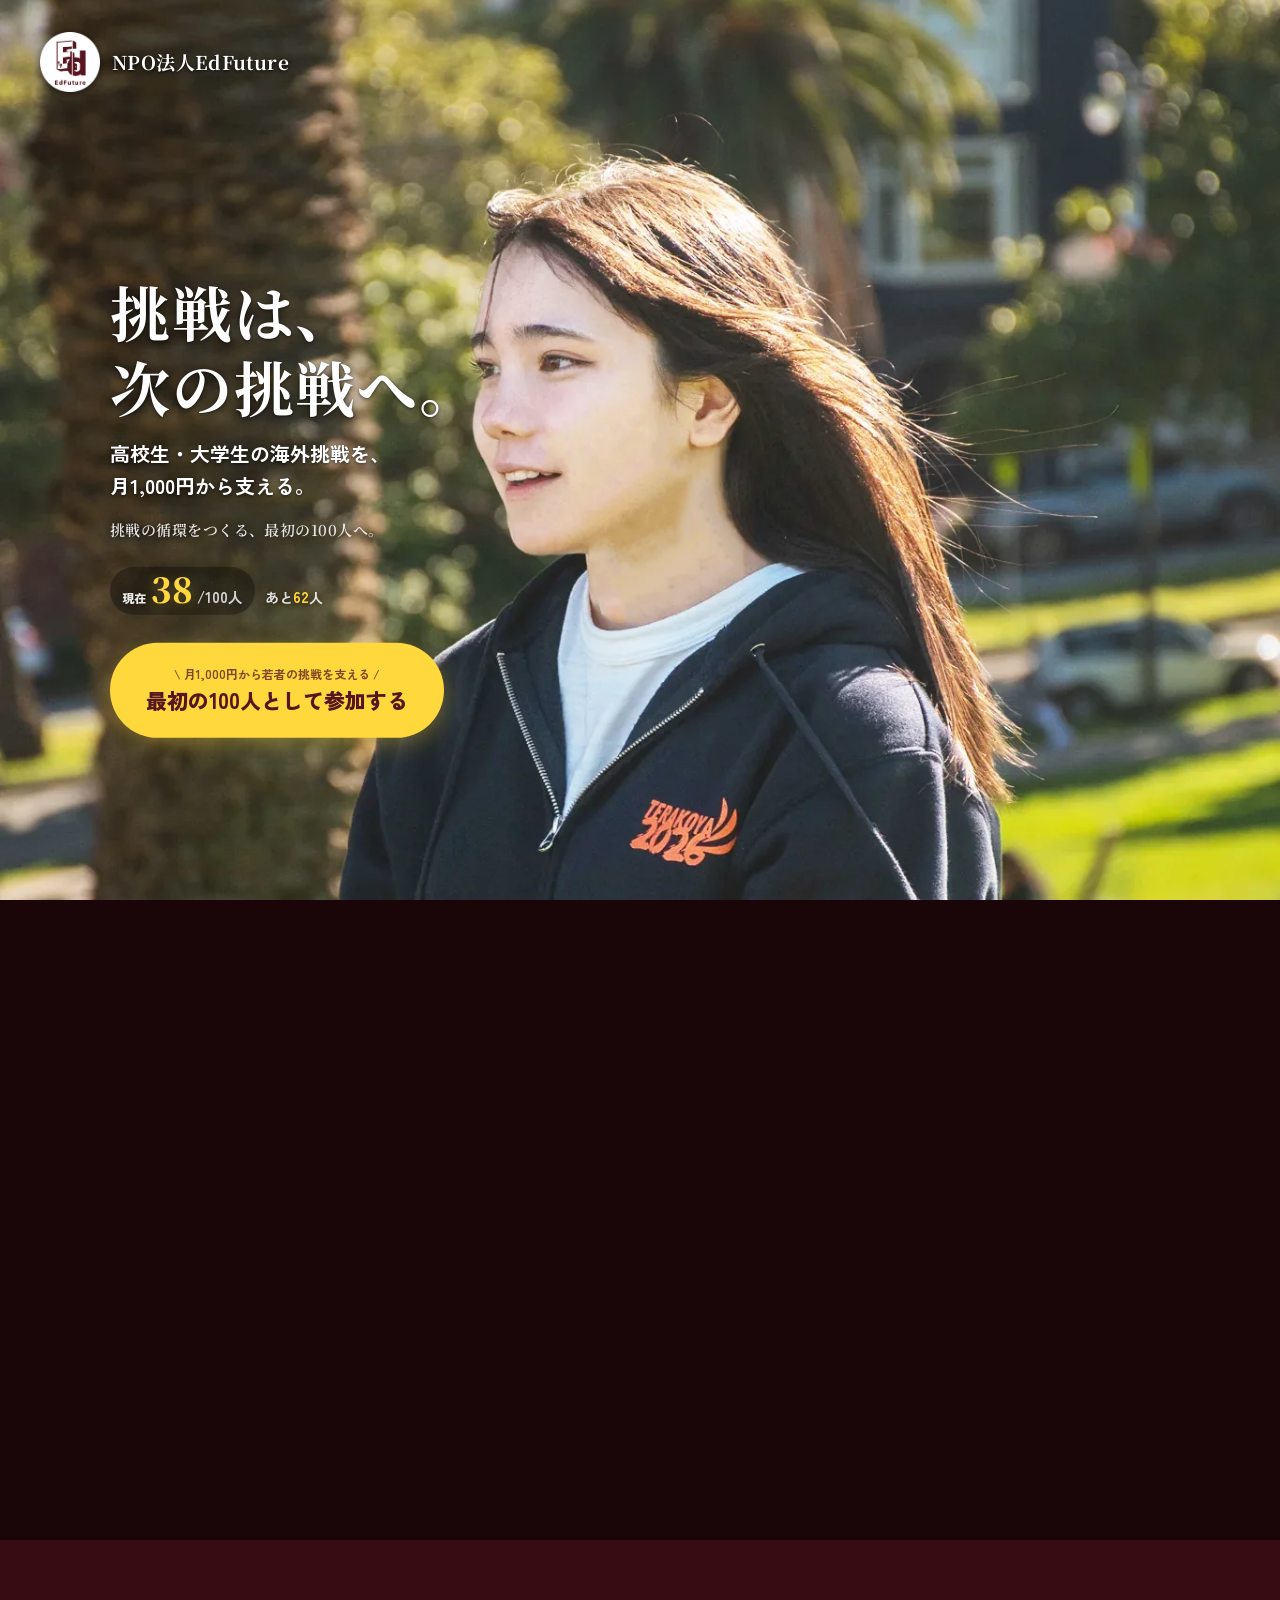
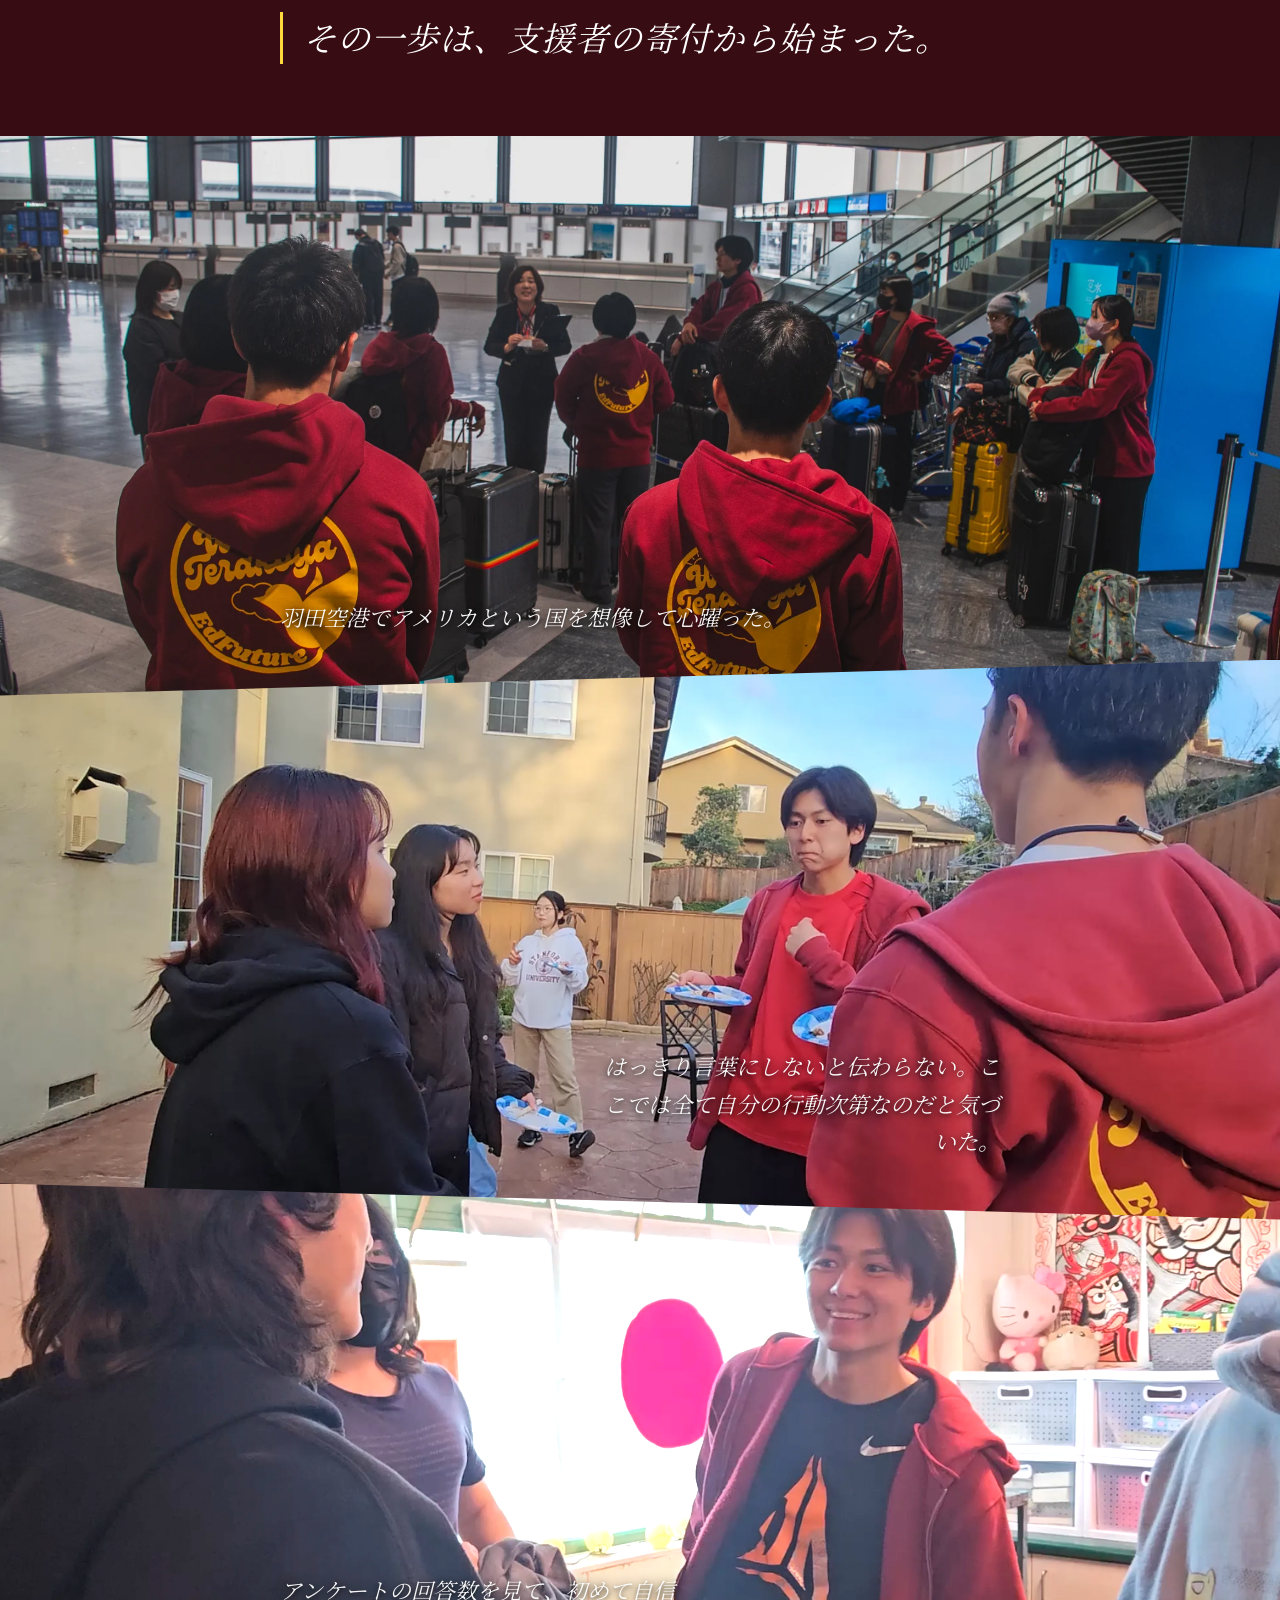
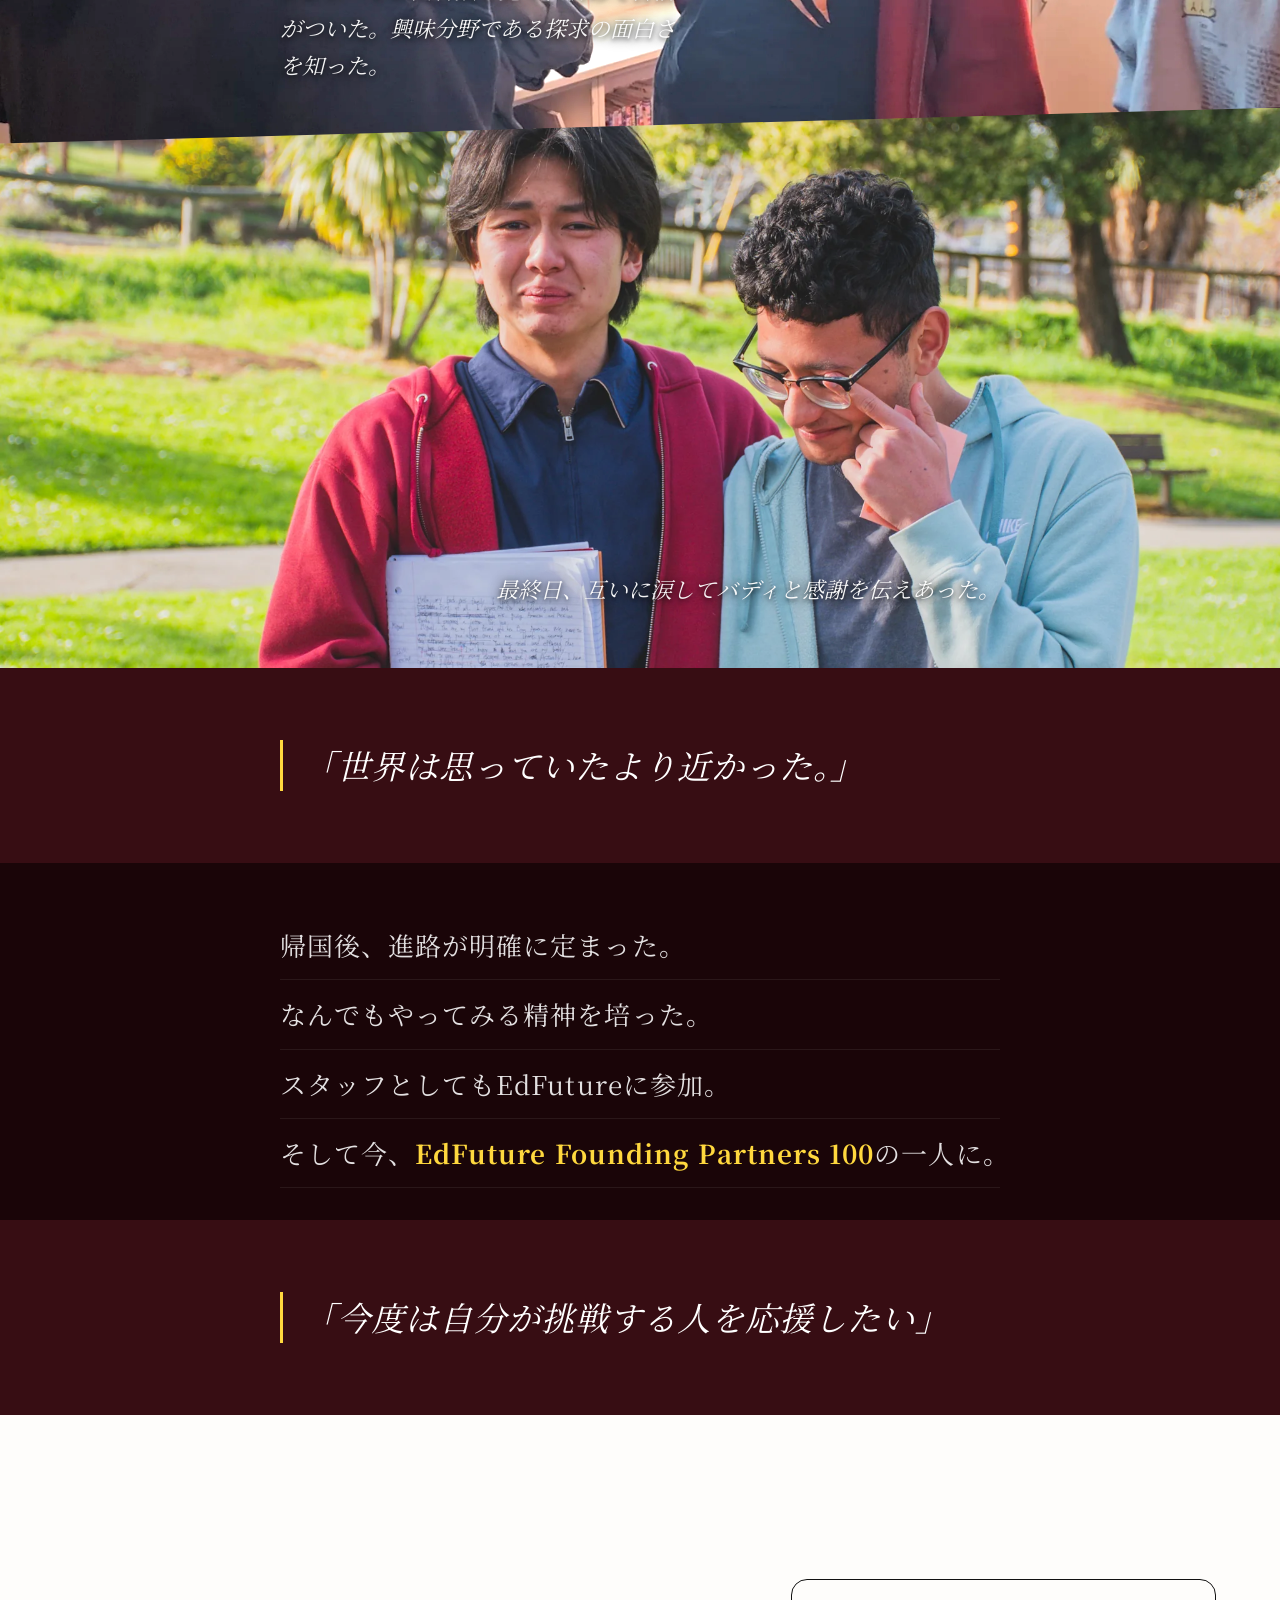
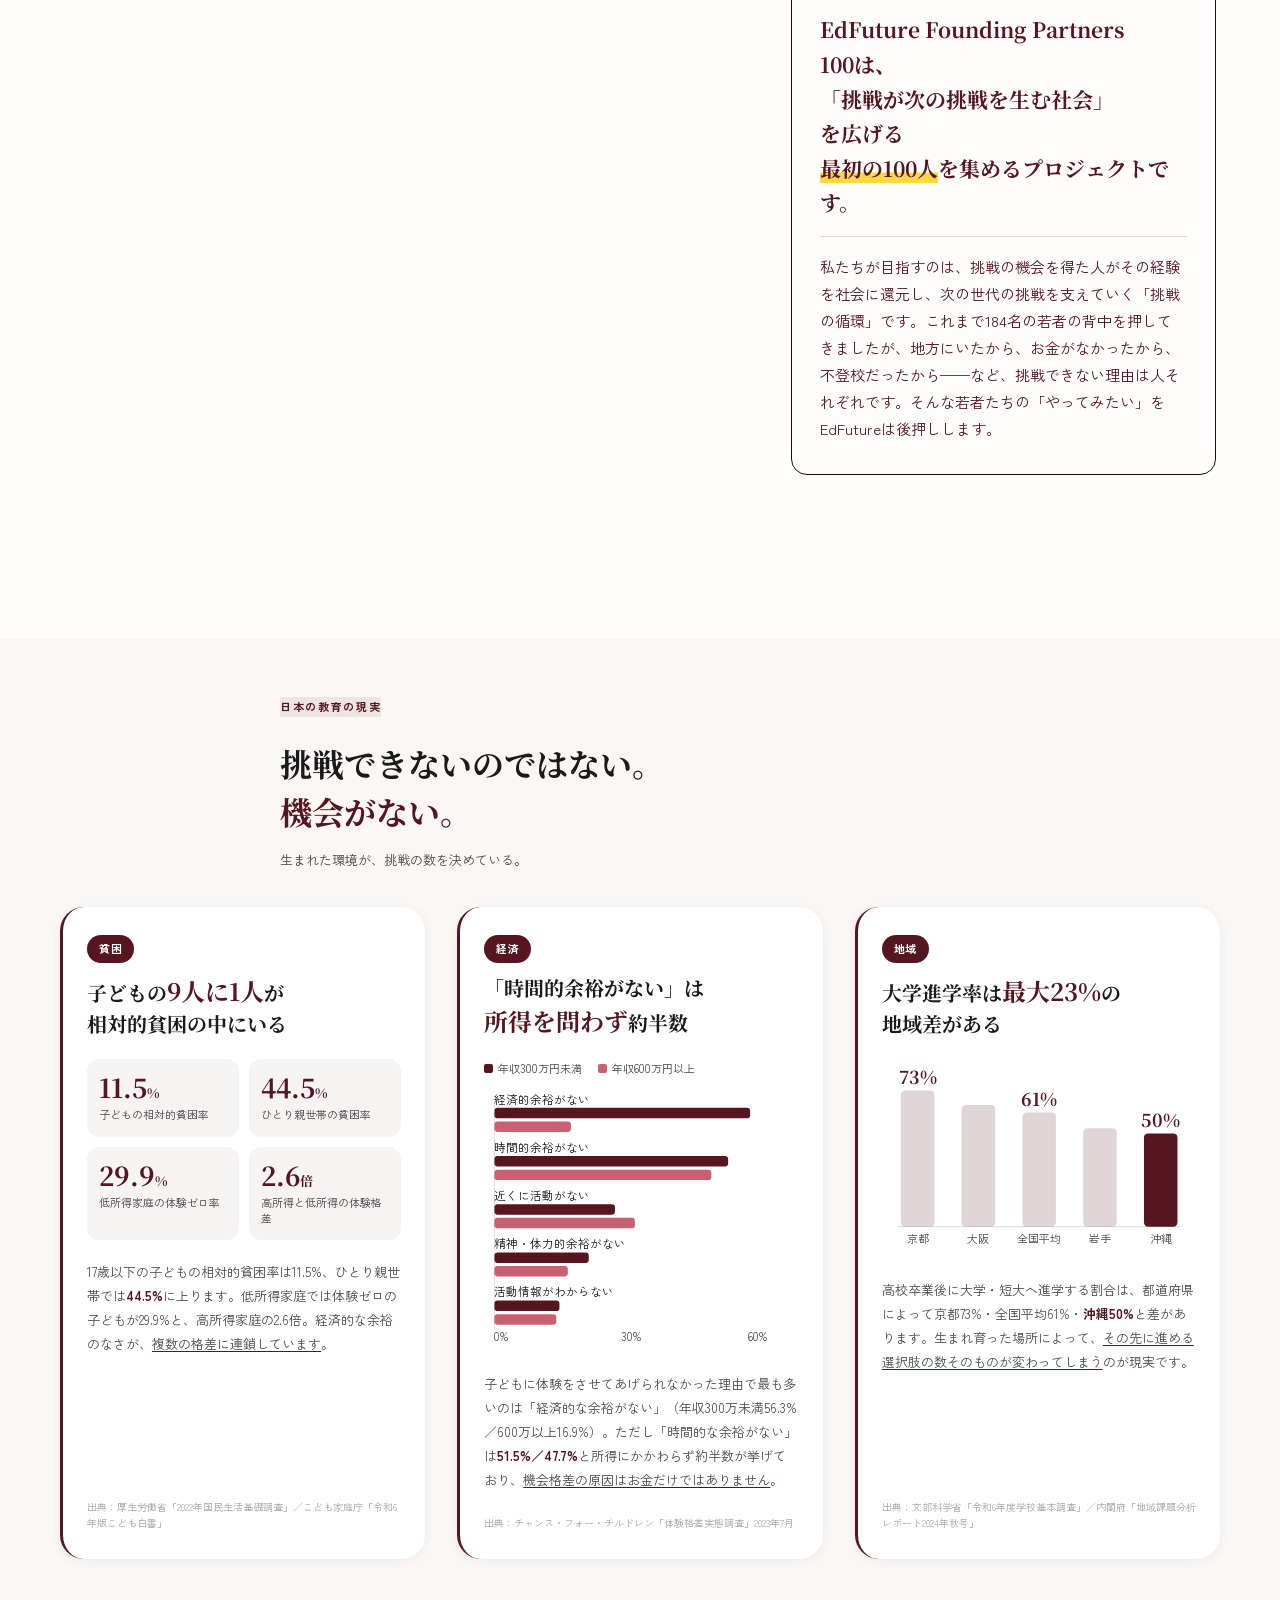
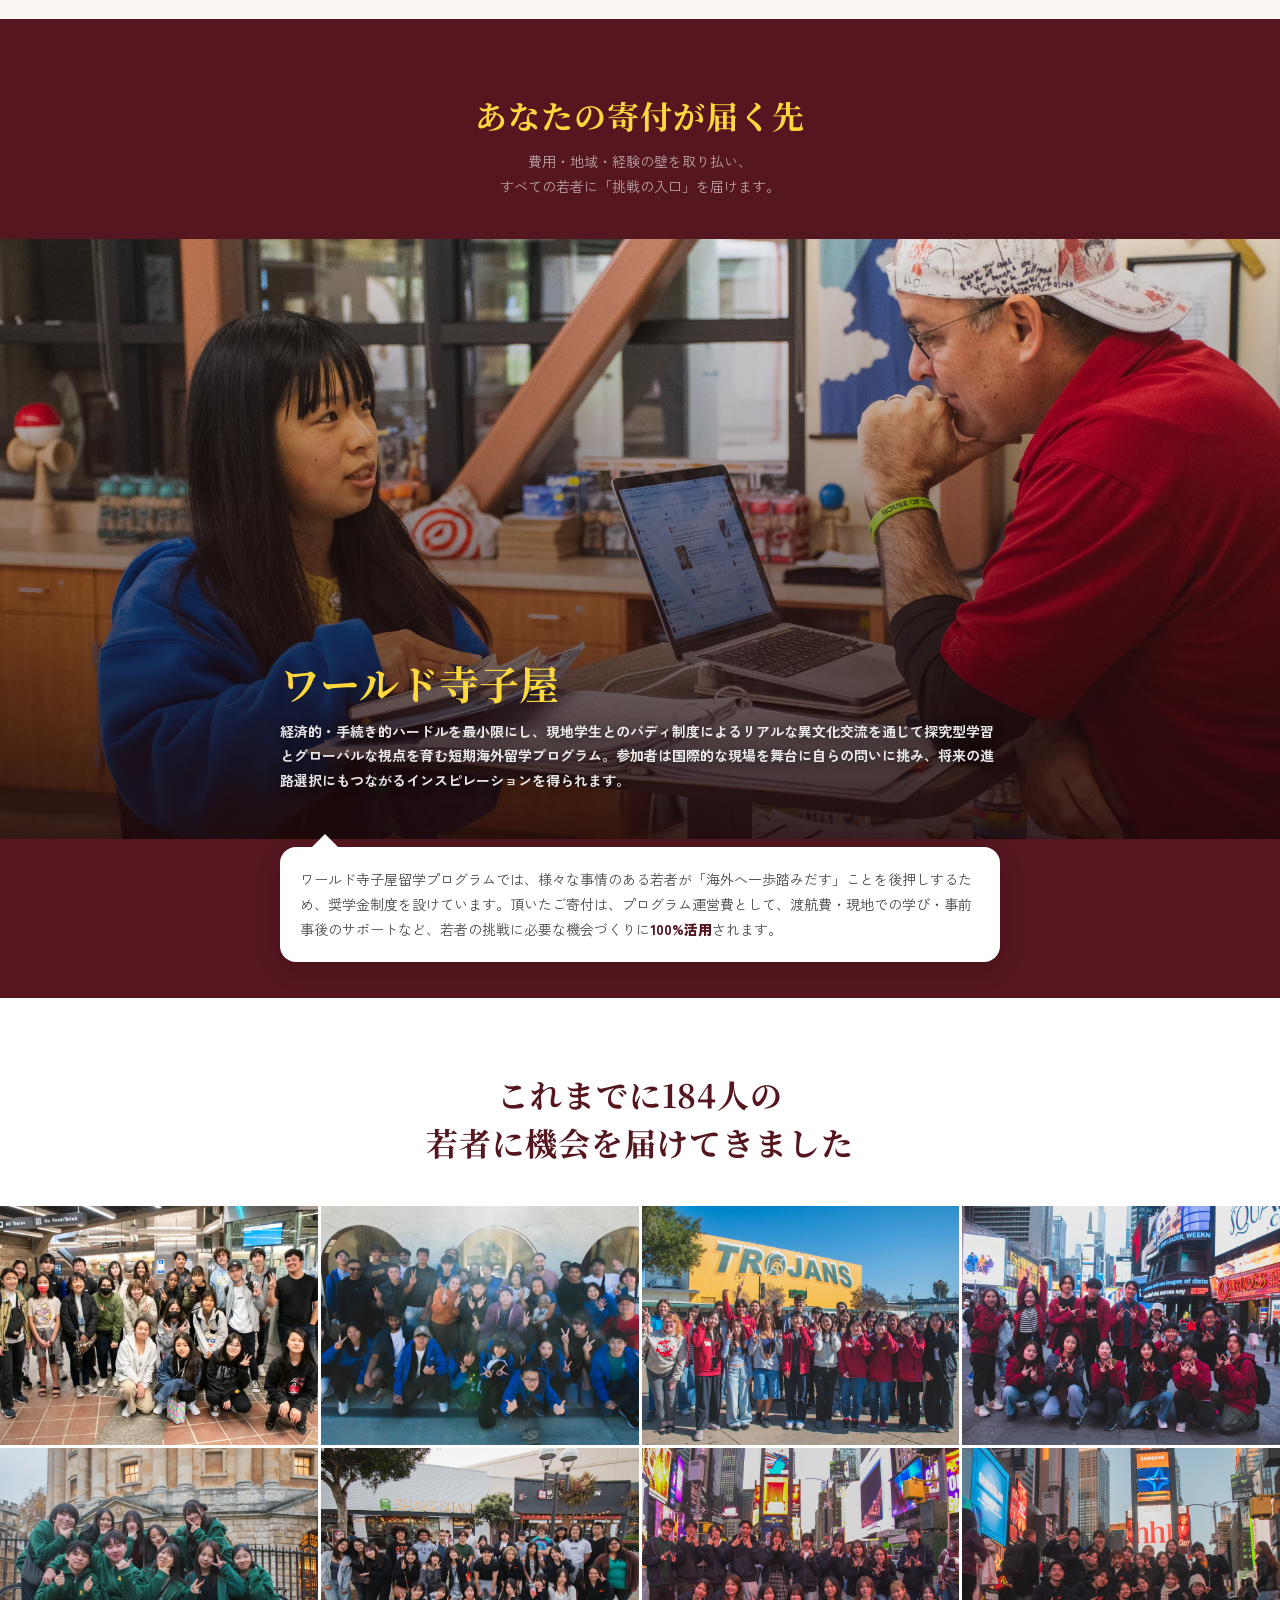
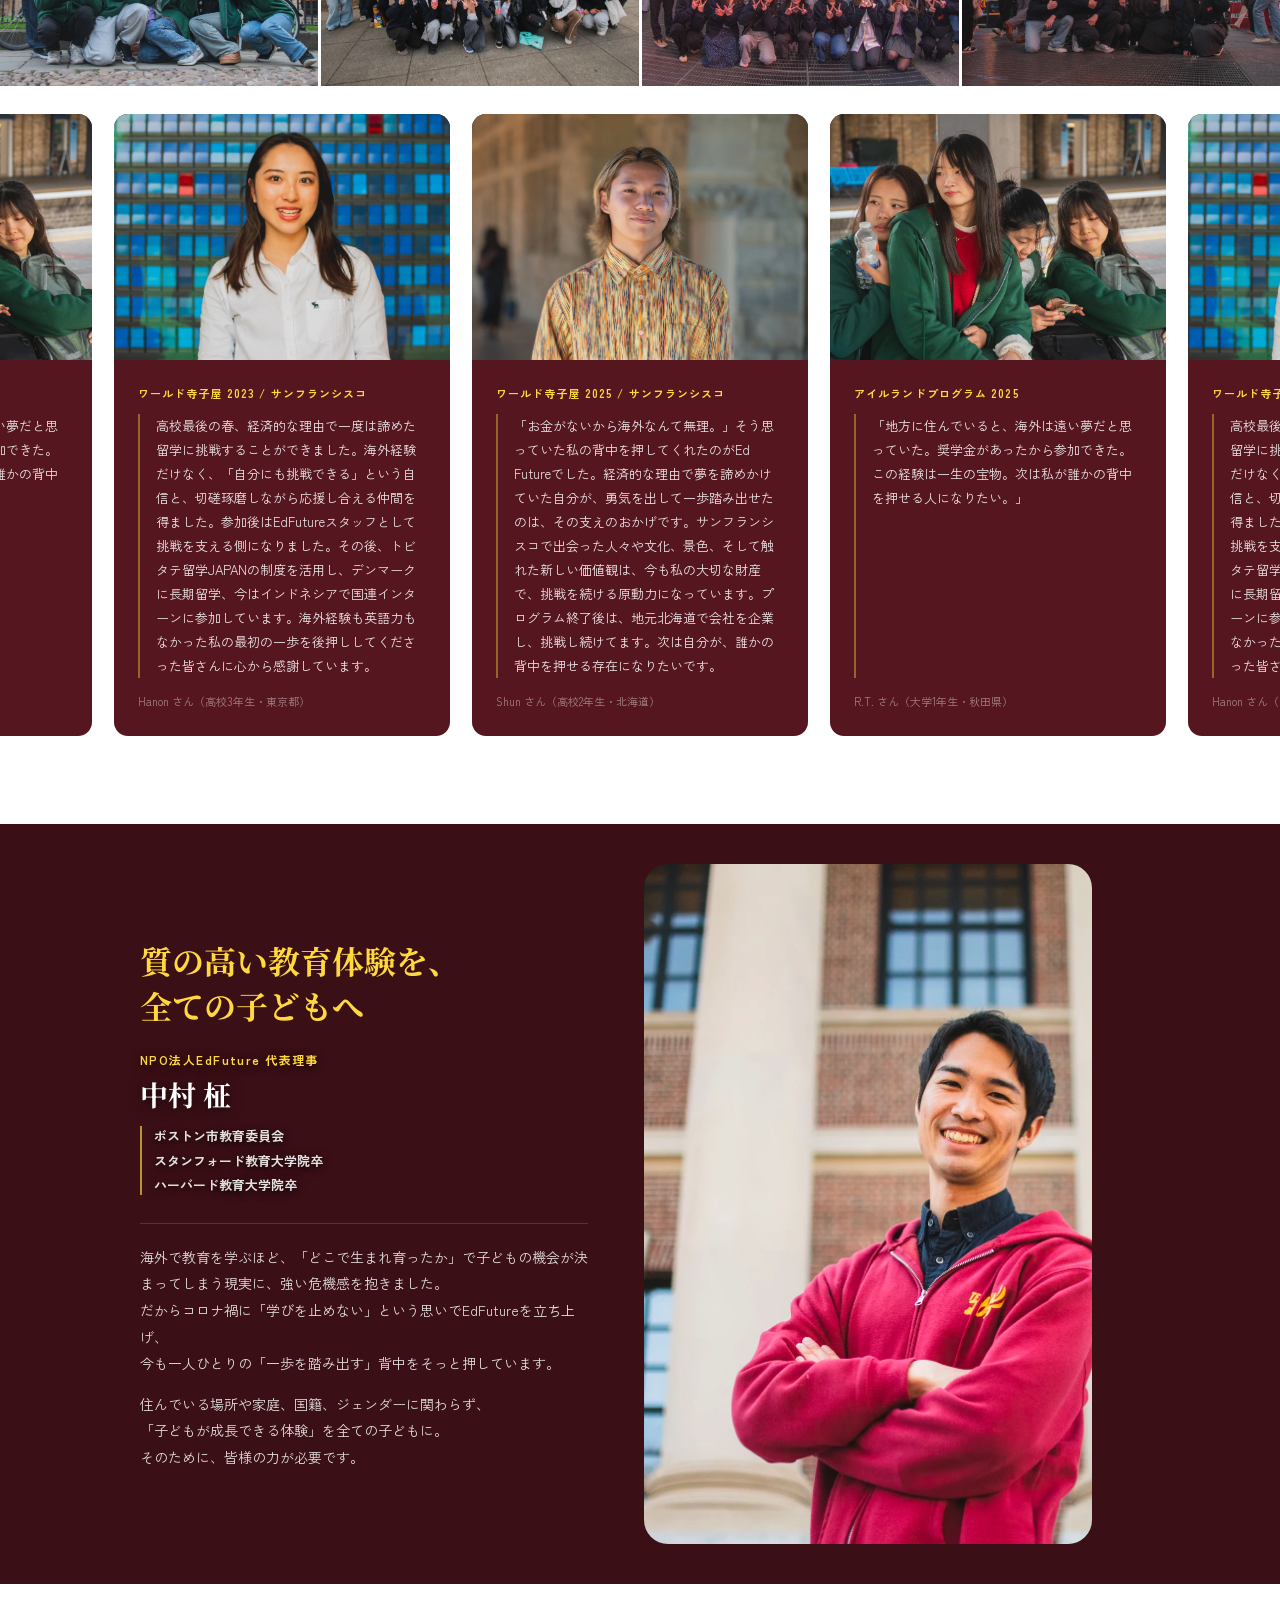
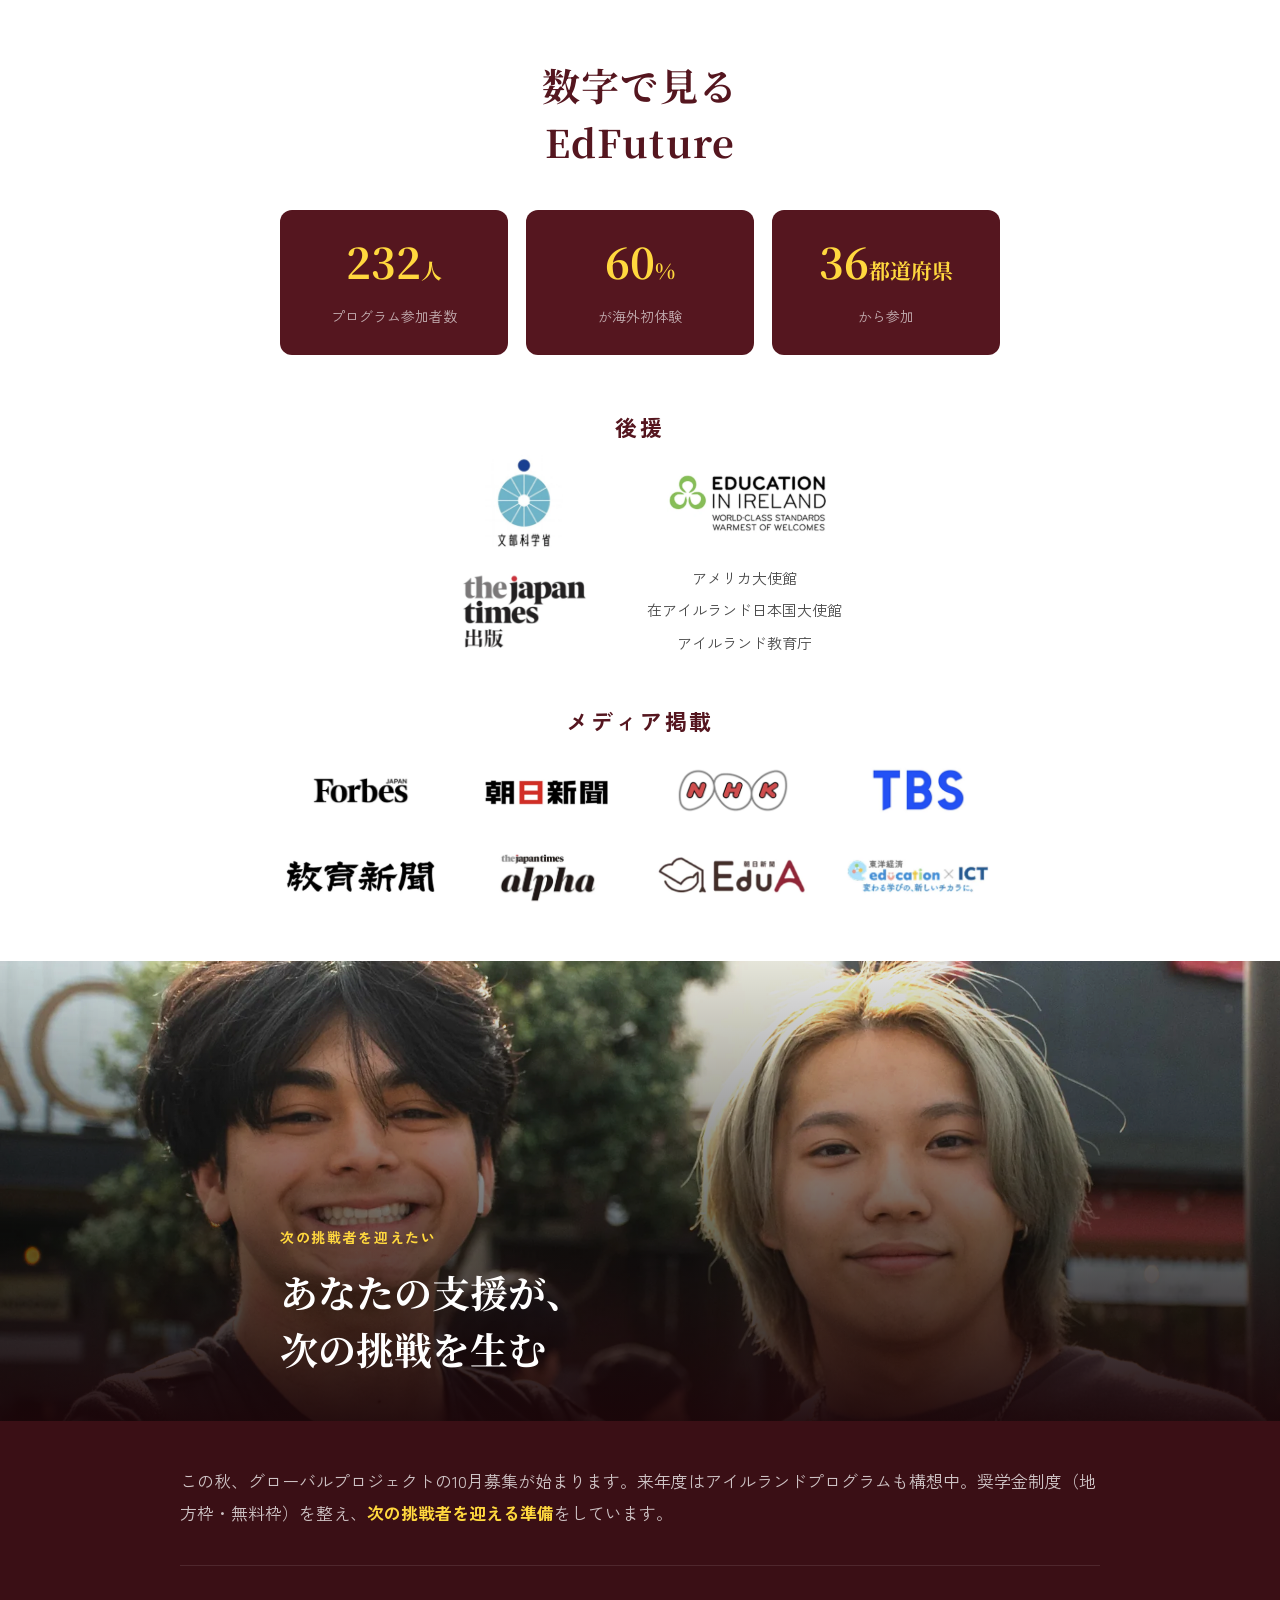
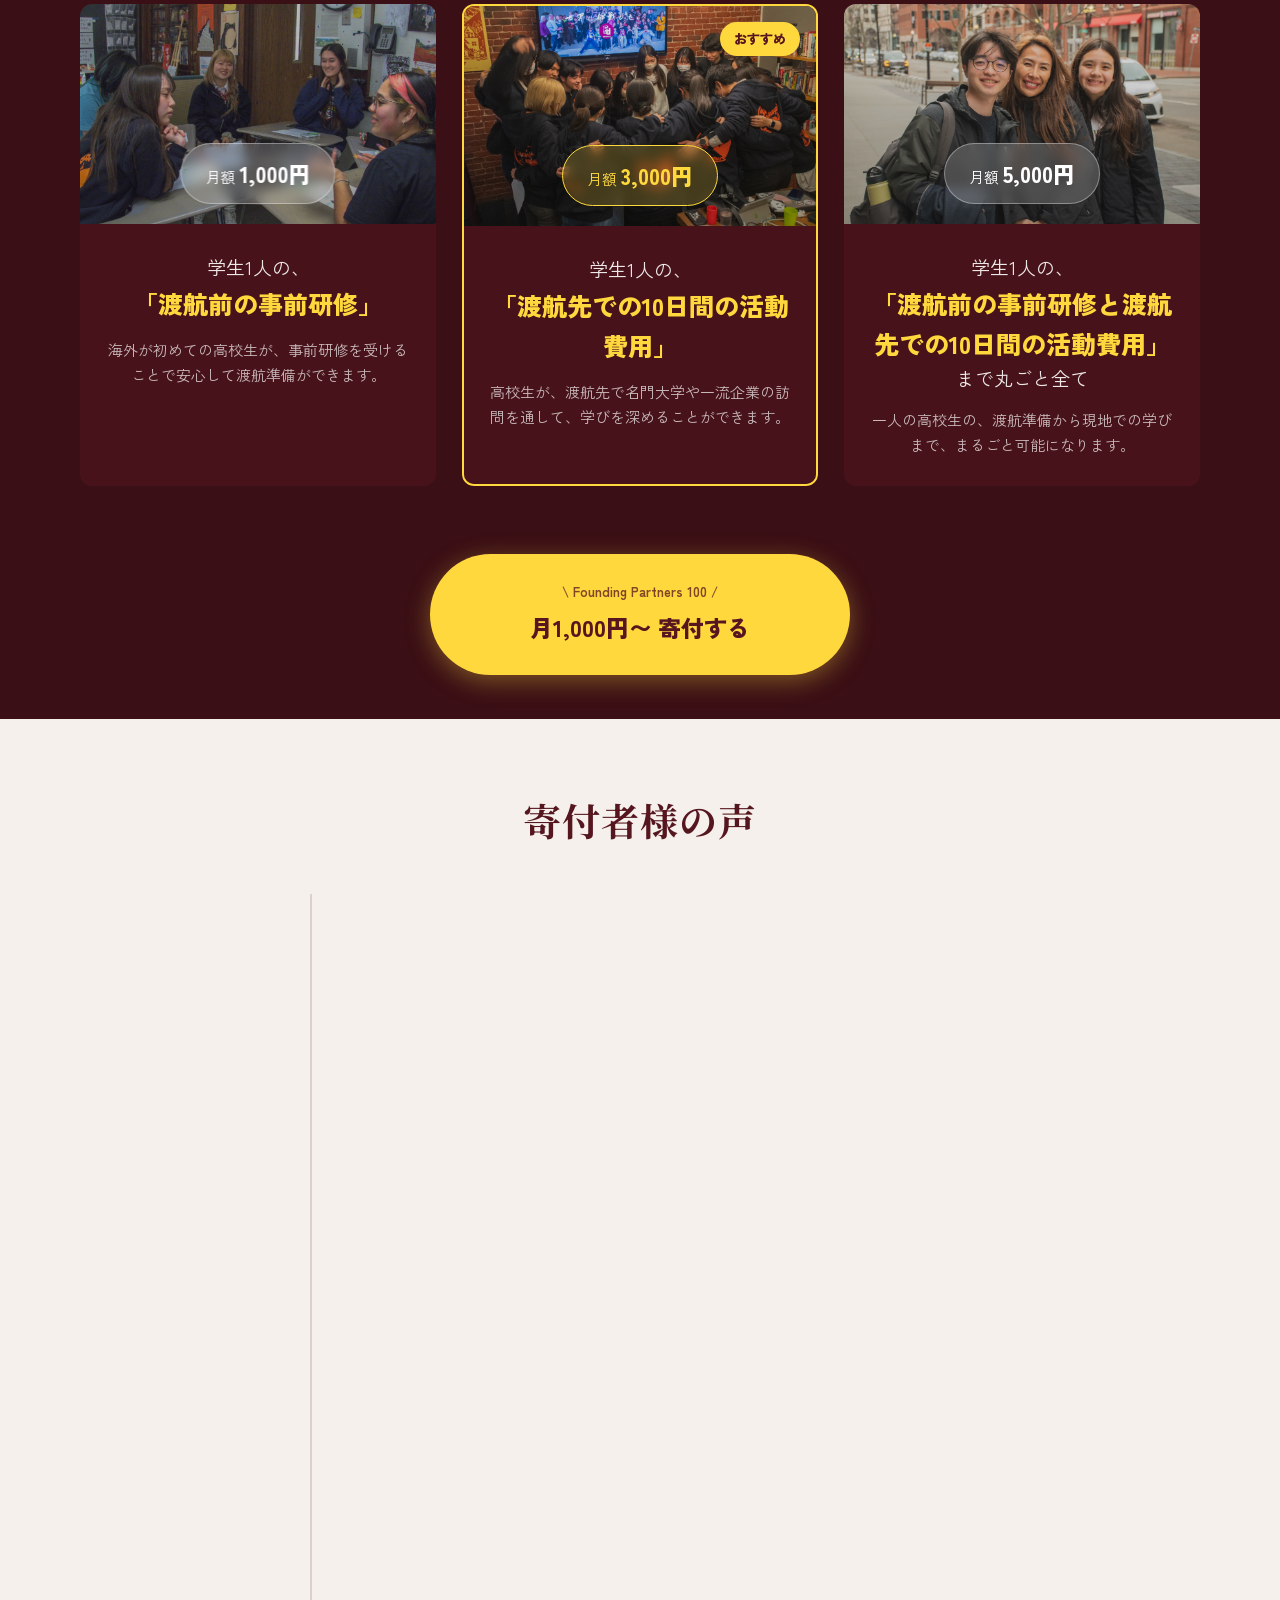
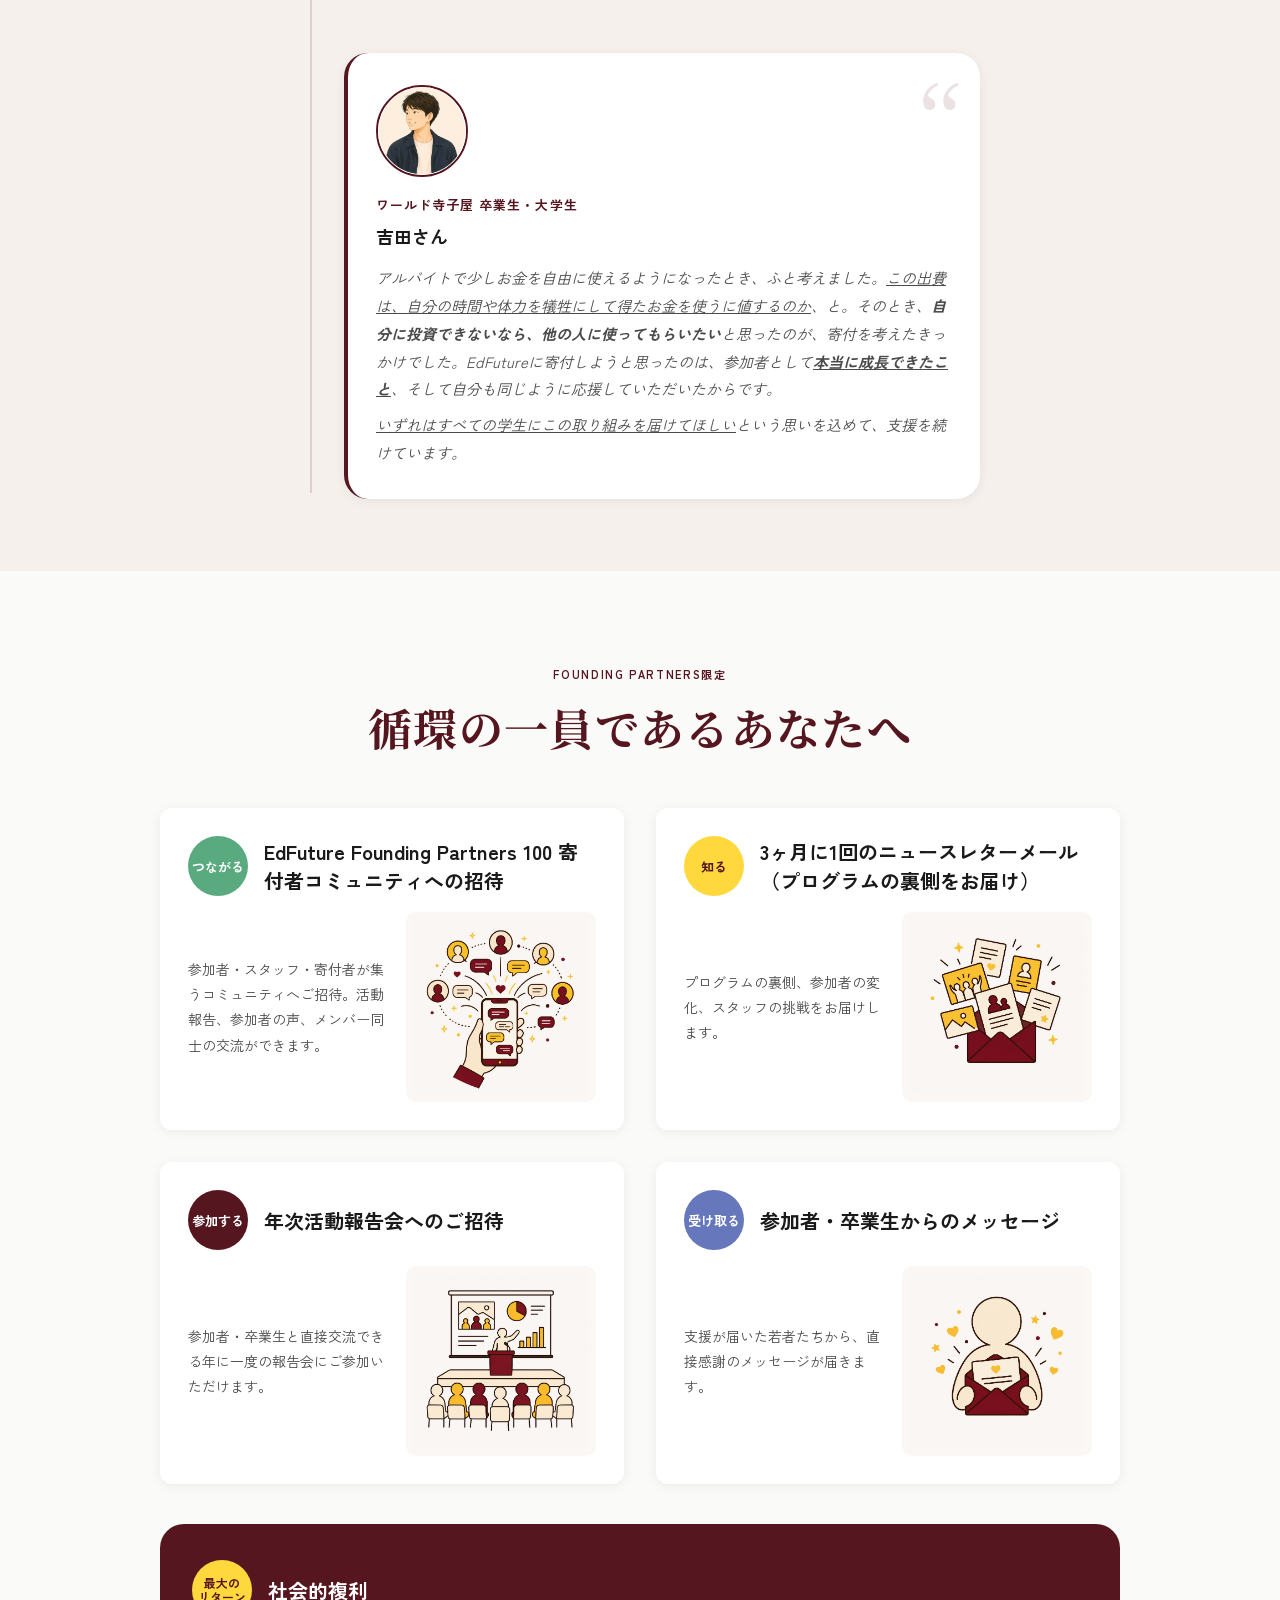
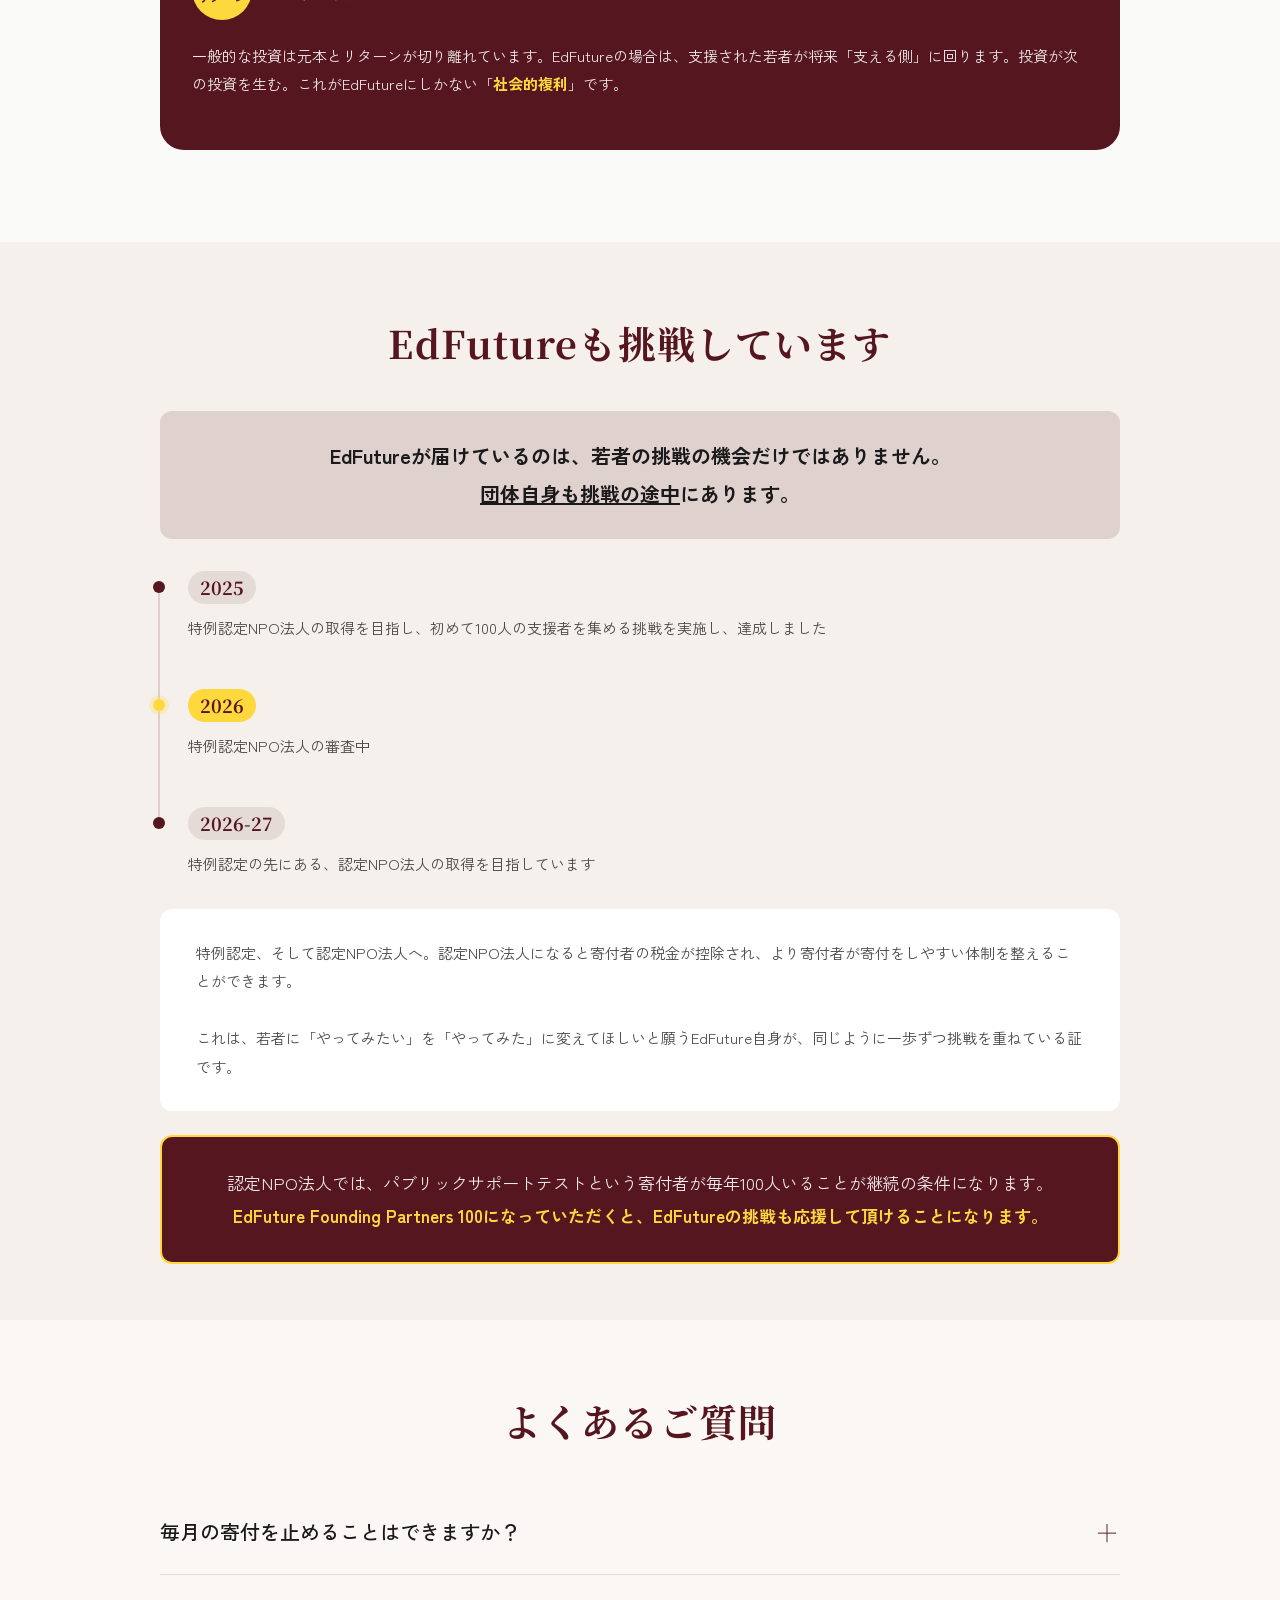
==== commit 2c6392b9: "feat: issue-section刷新（data.html準拠3カード・自作SVG）+ S7証言差し替え + 09.mp4軽量化 前セッション(2026-07-08〜09)分の作業のチェックポイン" ====
--- a/index.html
+++ b/index.html
@@ -34,19 +34,30 @@
     <div class="fv__bg">
       <img src="images/01_fv.webp" alt="挑戦する高校生たち" class="fv__bg-img" decoding="async" fetchpriority="high">
     </div>
-    <div class="fv__copy">
-      <h1 class="fv__title">挑戦は、<br>次の挑戦へ。</h1>
-      <p class="fv__subtitle">ー挑戦の循環を作る最初の100人</p>
-    </div>
-    <a href="https://congrant.com/project/edfuture2022/12946/form/step1" target="_blank" rel="noopener noreferrer" class="fv__btn">
-      <span class="fv__btn-badge">\ 月1000円〜寄付する /</span>
-      <span class="fv__btn-main">最初の100人になる</span>
-    </a>
-    <div class="fv__progress" aria-label="Founding Partners 100の参加状況">
-      <span class="fv__progress-count">
-        <span class="fv__progress-label">現在</span>
-        <strong class="fv__progress-current" id="progressNum">0</strong><span class="fv__progress-unit">人</span>
-      </span>
+    <div class="fv__brandbar">
+      <img src="images/rogo.webp" alt="" class="fv__brandbar-logo">
+      <span class="fv__brandbar-text">NPO法人EdFuture</span>
+    </div>
+
+    <div class="fv__stack">
+      <div class="fv__copy">
+        <h1 class="fv__title">挑戦は、<br>次の挑戦へ。</h1>
+        <p class="fv__lead">高校生・大学生の海外挑戦を、<br>月1,000円から支える。</p>
+        <p class="fv__subtitle">挑戦の循環をつくる、最初の100人へ。</p>
+      </div>
+
+      <div class="fv__progress" aria-label="Founding Partners 100の参加状況">
+        <span class="fv__progress-count">
+          <span class="fv__progress-label">現在</span>
+          <strong class="fv__progress-current" id="progressNum">0</strong><span class="fv__progress-total">/100人</span>
+        </span>
+        <span class="fv__progress-remain">あと<strong id="progressRemain">62</strong>人</span>
+      </div>
+
+      <a href="https://congrant.com/project/edfuture2022/12946/form/step1" target="_blank" rel="noopener noreferrer" class="fv__btn">
+        <span class="fv__btn-badge">\ 月1,000円から若者の挑戦を支える /</span>
+        <span class="fv__btn-main">最初の100人として参加する</span>
+      </a>
     </div>
   </section>
 
@@ -72,7 +83,7 @@
       </div>
       <div class="story__moment js-reveal">
         <video src="images/04.mp4" class="story__moment-img" poster="images/004.webp" autoplay muted loop playsinline></video>
-        <p class="story__moment-caption">はっきりと物事を言って初めて伝わると知り、ここでは全て自分の行動次第なのだと気づいた。</p>
+        <p class="story__moment-caption">はっきり言葉にしないと伝わらない。ここでは全て自分の行動次第なのだと気づいた。</p>
       </div>
       <div class="story__moment js-reveal">
         <video src="images/01.mp4" class="story__moment-img" poster="images/001.webp" autoplay muted loop playsinline style="filter: brightness(1.25)"></video>
@@ -128,35 +139,88 @@
     <div class="issue-cards">
 
       <div class="issue-card js-reveal">
+        <span class="issue-card__label">貧困</span>
+        <h3 class="issue-card__headline">子どもの<em>9人に1人</em>が<br>相対的貧困の中にいる</h3>
+        <div class="issue-stats" role="img" aria-label="日本の子どもをめぐる貧困の実態。子どもの相対的貧困率11.5%、ひとり親世帯の貧困率44.5%、低所得家庭の体験ゼロ率29.9%、高所得と低所得の体験格差2.6倍">
+          <div class="issue-stat">
+            <p class="issue-stat__val">11.5<span>%</span></p>
+            <p class="issue-stat__label">子どもの相対的貧困率</p>
+          </div>
+          <div class="issue-stat">
+            <p class="issue-stat__val">44.5<span>%</span></p>
+            <p class="issue-stat__label">ひとり親世帯の貧困率</p>
+          </div>
+          <div class="issue-stat">
+            <p class="issue-stat__val">29.9<span>%</span></p>
+            <p class="issue-stat__label">低所得家庭の体験ゼロ率</p>
+          </div>
+          <div class="issue-stat">
+            <p class="issue-stat__val">2.6<span>倍</span></p>
+            <p class="issue-stat__label">高所得と低所得の体験格差</p>
+          </div>
+        </div>
+        <p class="issue-card__text">17歳以下の子どもの相対的貧困率は11.5%、ひとり親世帯では<strong>44.5%</strong>に上ります。低所得家庭では体験ゼロの子どもが29.9%と、高所得家庭の2.6倍。経済的な余裕のなさが、<u>複数の格差に連鎖しています</u>。</p>
+        <p class="issue-card__source">出典：厚生労働省「2022年国民生活基礎調査」／こども家庭庁「令和6年版こども白書」</p>
+      </div>
+
+      <div class="issue-card js-reveal">
         <span class="issue-card__label">経済</span>
-        <h3 class="issue-card__headline">学校外活動費に<em>約2.2倍</em>の<br>格差が生まれている</h3>
-        <img src="images/kakusa_keizai.webp" alt="学校外活動費の格差" class="issue-card__img" loading="lazy" decoding="async">
-        <p class="issue-card__text">公立高校（全日制）の学校外活動費は、世帯年収400万円未満で年間18.0万円、1,200万円以上で39.5万円。この費目には国際交流体験活動も含まれており、家庭の経済力が海外体験の機会差につながっています。</p>
-        <p class="issue-card__source">参考：令和5年度子供の学習費調査（文部科学省）</p>
+        <h3 class="issue-card__headline">「時間的余裕がない」は<br><em>所得を問わず</em>約半数</h3>
+        <div class="issue-chart-legend">
+          <span class="issue-chart-legend__item"><i class="issue-chart-legend__swatch"></i>年収300万円未満</span>
+          <span class="issue-chart-legend__item"><i class="issue-chart-legend__swatch issue-chart-legend__swatch--lo"></i>年収600万円以上</span>
+        </div>
+        <svg class="issue-chart" viewBox="0 0 300 250" role="img" aria-label="子どもに体験をさせてあげられなかった理由（世帯年収別）。経済的余裕がない：年収300万円未満56.3%、600万円以上16.9%。時間的余裕がない：51.5%、47.7%。近くに活動がない：26.6%、31.0%。精神・体力的余裕がない：20.7%、16.2%。活動情報がわからない：14.3%、13.5%">
+          <text class="issue-chart__cat" x="10" y="13">経済的余裕がない</text>
+          <rect class="issue-chart__bar issue-chart__bar--hi" x="10" y="17" width="244" height="10" rx="3"/>
+          <rect class="issue-chart__bar issue-chart__bar--lo" x="10" y="30" width="73" height="10" rx="3"/>
+
+          <text class="issue-chart__cat" x="10" y="59">時間的余裕がない</text>
+          <rect class="issue-chart__bar issue-chart__bar--hi" x="10" y="63" width="223" height="10" rx="3"/>
+          <rect class="issue-chart__bar issue-chart__bar--lo" x="10" y="76" width="207" height="10" rx="3"/>
+
+          <text class="issue-chart__cat" x="10" y="105">近くに活動がない</text>
+          <rect class="issue-chart__bar issue-chart__bar--hi" x="10" y="109" width="115" height="10" rx="3"/>
+          <rect class="issue-chart__bar issue-chart__bar--lo" x="10" y="122" width="134" height="10" rx="3"/>
+
+          <text class="issue-chart__cat" x="10" y="151">精神・体力的余裕がない</text>
+          <rect class="issue-chart__bar issue-chart__bar--hi" x="10" y="155" width="90" height="10" rx="3"/>
+          <rect class="issue-chart__bar issue-chart__bar--lo" x="10" y="168" width="70" height="10" rx="3"/>
+
+          <text class="issue-chart__cat" x="10" y="197">活動情報がわからない</text>
+          <rect class="issue-chart__bar issue-chart__bar--hi" x="10" y="201" width="62" height="10" rx="3"/>
+          <rect class="issue-chart__bar issue-chart__bar--lo" x="10" y="214" width="59" height="10" rx="3"/>
+
+          <line class="issue-chart__axis" x1="10" y1="13" x2="10" y2="228"/>
+          <text class="issue-chart__label" x="10" y="240" text-anchor="start">0%</text>
+          <text class="issue-chart__label" x="140" y="240" text-anchor="middle">30%</text>
+          <text class="issue-chart__label" x="270" y="240" text-anchor="end">60%</text>
+        </svg>
+        <p class="issue-card__text">子どもに体験をさせてあげられなかった理由で最も多いのは「経済的な余裕がない」（年収300万未満56.3%／600万以上16.9%）。ただし「時間的な余裕がない」は<strong>51.5%／47.7%</strong>と所得にかかわらず約半数が挙げており、<u>機会格差の原因はお金だけではありません</u>。</p>
+        <p class="issue-card__source">出典：チャンス・フォー・チルドレン「体験格差実態調査」2023年7月</p>
       </div>
 
       <div class="issue-card js-reveal">
         <span class="issue-card__label">地域</span>
-        <h3 class="issue-card__headline">高校生の留学率に<em>最大8倍</em>の<br>地域差がある</h3>
-        <img src="images/kakusa_chiiki.webp" alt="都道府県別の高校生留学率の差" class="issue-card__img" loading="lazy" decoding="async">
-        <p class="issue-card__text">高校生の留学率は都道府県によって京都2.90%、青森0.36%と、住む場所で最大8倍の開きがあります。留学相談員を置く自治体もわずか3都道府県にとどまり、相談できる環境にも差があります。</p>
-        <p class="issue-card__source">参考：教育未来創造会議 参考データ集（内閣官房）／文部科学省</p>
-      </div>
-
-      <div class="issue-card js-reveal">
-        <span class="issue-card__label">家庭</span>
-        <h3 class="issue-card__headline">留学のきっかけの<em>4人に1人</em>は<br>「身近な人の海外経験」</h3>
-        <img src="images/kakusa_katei.webp" alt="留学に興味を持ったきっかけの割合" class="issue-card__img" loading="lazy" decoding="async">
-        <p class="issue-card__text">留学に興味を持ったきっかけで最も多かったのは「身近な家族や友人の海外経験を聞いたこと」で25.2%。家庭に海外を知る人がいるかどうかが、留学を思いつけるかを左右しています。</p>
-        <p class="issue-card__source">参考：教育未来創造会議 参考データ集／文部科学省「学生の海外留学に関する調査2022」</p>
-      </div>
-
-      <div class="issue-card js-reveal">
-        <span class="issue-card__label">社会</span>
-        <h3 class="issue-card__headline">パスポート保有率は<br>いまも<em>2割未満</em></h3>
-        <img src="images/kakusa_shakai.webp" alt="パスポート保有率と留学者数の推移" class="issue-card__img" loading="lazy" decoding="async">
-        <p class="issue-card__text">日本人のパスポート保有率は約17.8%。大学生の留学者数もコロナ後に回復したとはいえ、2024年度9.1万人とピークだった2018年度11.5万人には届いていません。</p>
-        <p class="issue-card__source">参考：文部科学省／外務省「旅券統計」／JASSO「日本人学生留学状況調査」</p>
+        <h3 class="issue-card__headline">大学進学率は<em>最大23%</em>の<br>地域差がある</h3>
+        <svg class="issue-chart" viewBox="0 0 300 190" role="img" aria-label="都道府県別の大学・短大進学率。京都73%、大阪65%、全国平均61%、岩手53%、沖縄50%">
+          <line class="issue-chart__axis" x1="15" y1="160" x2="285" y2="160"/>
+          <rect class="issue-chart__bar" x="18" y="30" width="32" height="130" rx="4"/>
+          <rect class="issue-chart__bar" x="76" y="44" width="32" height="116" rx="4"/>
+          <rect class="issue-chart__bar" x="134" y="51" width="32" height="109" rx="4"/>
+          <rect class="issue-chart__bar" x="192" y="66" width="32" height="94" rx="4"/>
+          <rect class="issue-chart__bar issue-chart__bar--hi" x="250" y="71" width="32" height="89" rx="4"/>
+          <text class="issue-chart__value" x="34" y="24" text-anchor="middle">73%</text>
+          <text class="issue-chart__value" x="150" y="45" text-anchor="middle">61%</text>
+          <text class="issue-chart__value" x="266" y="65" text-anchor="middle">50%</text>
+          <text class="issue-chart__label" x="34" y="176" text-anchor="middle">京都</text>
+          <text class="issue-chart__label" x="92" y="176" text-anchor="middle">大阪</text>
+          <text class="issue-chart__label" x="150" y="176" text-anchor="middle">全国平均</text>
+          <text class="issue-chart__label" x="208" y="176" text-anchor="middle">岩手</text>
+          <text class="issue-chart__label" x="266" y="176" text-anchor="middle">沖縄</text>
+        </svg>
+        <p class="issue-card__text">高校卒業後に大学・短大へ進学する割合は、都道府県によって京都73%・全国平均61%・<strong>沖縄50%</strong>と差があります。生まれ育った場所によって、<u>その先に進める選択肢の数そのものが変わってしまう</u>のが現実です。</p>
+        <p class="issue-card__source">出典：文部科学省「令和6年度学校基本調査」／内閣府「地域課題分析レポート2024年秋号」</p>
       </div>
 
     </div>
@@ -203,20 +267,20 @@
     <div class="voices-track js-reveal">
 
       <div class="voice-card">
-        <div class="voice-card__photo" style="background-image:url('images/sankasha.webp'); background-position: center top;"></div>
+        <div class="voice-card__photo" style="background-image:url('images/2222.webp'); background-position: center top;"></div>
         <div class="voice-card__body">
-          <p class="voice-card__program">ワールド寺子屋 2026 / ニューヨーク</p>
-          <blockquote class="voice-card__quote">「海外なんて自分には関係ないと思っていた。でも、ニューヨークで同世代の人たちと話して、初めて『自分にもできるかもしれない』と思えた。あの一歩が、今の私を作っています。」</blockquote>
-          <p class="voice-card__name">A.S. さん（高校2年生・愛知県）</p>
+          <p class="voice-card__program">ワールド寺子屋 2023 / サンフランシスコ</p>
+          <blockquote class="voice-card__quote">高校最後の春、経済的な理由で一度は諦めた留学に挑戦することができました。海外経験だけなく、「自分にも挑戦できる」という自信と、切磋琢磨しながら応援し合える仲間を得ました。参加後はEdFutureスタッフとして挑戦を支える側になりました。その後、トビタテ留学JAPANの制度を活用し、デンマークに長期留学、今はインドネシアで国連インターンに参加しています。海外経験も英語力もなかった私の最初の一歩を後押ししてくださった皆さんに心から感謝しています。</blockquote>
+          <p class="voice-card__name">Hanon さん（高校3年生・東京都）</p>
         </div>
       </div>
 
       <div class="voice-card">
-        <div class="voice-card__photo" style="background-image:url('images/DSC_7768.webp'); background-position: center 20%;"></div>
+        <div class="voice-card__photo" style="background-image:url('images/1111.webp'); background-position: center 15%;"></div>
         <div class="voice-card__body">
-          <p class="voice-card__program">グローバルプロジェクト 2026 / ロサンゼルス</p>
-          <blockquote class="voice-card__quote">「参加前は英語も自信がなくて、自分が世界と繋がれるとは思っていなかった。でも挑戦してみて、世界はもっと近いと気づいた。支援してくれた人たちに、本当に感謝しています。」</blockquote>
-          <p class="voice-card__name">M.K. さん（高校3年生・岩手県）</p>
+          <p class="voice-card__program">ワールド寺子屋 2025 / サンフランシスコ</p>
+          <blockquote class="voice-card__quote">「お金がないから海外なんて無理。」そう思っていた私の背中を押してくれたのがEd Futureでした。経済的な理由で夢を諦めかけていた自分が、勇気を出して一歩踏み出せたのは、その支えのおかげです。サンフランシスコで出会った人々や文化、景色、そして触れた新しい価値観は、今も私の大切な財産で、挑戦を続ける原動力になっています。プログラム終了後は、地元北海道で会社を企業し、挑戦し続けてます。次は自分が、誰かの背中を押せる存在になりたいです。</blockquote>
+          <p class="voice-card__name">Shun さん（高校2年生・北海道）</p>
         </div>
       </div>
 
@@ -268,16 +332,16 @@
     </div>
     <div class="numbers-grid js-reveal">
       <div class="number-card">
-        <p class="number-card__val">184<span>人</span></p>
-        <p class="number-card__label">これまでに出会った<br>学生数</p>
+        <p class="number-card__val">232<span>人</span></p>
+        <p class="number-card__label number-card__label--lower">プログラム参加者数</p>
       </div>
       <div class="number-card">
         <p class="number-card__val">60<span>%</span></p>
         <p class="number-card__label number-card__label--lower">が海外初体験</p>
       </div>
       <div class="number-card">
-        <p class="number-card__val">5<span>年</span></p>
-        <p class="number-card__label number-card__label--lower">の活動実績</p>
+        <p class="number-card__val">36<span>都道府県</span></p>
+        <p class="number-card__label number-card__label--lower">から参加</p>
       </div>
     </div>
     <div class="endorsements js-reveal">
@@ -576,9 +640,6 @@
       <a href="https://congrant.com/project/edfuture2022/12946/form/step1" target="_blank" rel="noopener noreferrer" class="final-cta__btn">
         <span class="final-cta__btn-badge">\ Founding Partners 100 /</span>
         <span class="final-cta__btn-text"><span class="final-cta__btn-num">39</span>/<span class="final-cta__btn-num-total">100</span>人目の仲間になる</span>
-        <span class="final-cta__btn-icon">
-          <svg viewBox="0 0 24 24" fill="currentColor"><path d="M9 11.24V7.5C9 6.12 10.12 5 11.5 5S14 6.12 14 7.5v3.74c1.21-.81 2-2.18 2-3.74C16 5.01 13.99 3 11.5 3S7 5.01 7 7.5c0 1.56.79 2.93 2 3.74zm9.84 4.63l-4.54-2.26c-.17-.07-.35-.11-.54-.11H13v-6c0-.83-.67-1.5-1.5-1.5S10 6.67 10 7.5v10.74l-3.43-.72c-.08-.01-.15-.03-.24-.03-.31 0-.59.13-.79.33l-.79.8 4.94 4.94c.27.27.65.44 1.06.44h6.79c.75 0 1.33-.55 1.44-1.28l.75-5.27c.01-.07.02-.14.02-.2 0-.62-.38-1.16-.91-1.38z"/></svg>
-        </span>
       </a>
     </div>
   </section>
--- a/css/style.css
+++ b/css/style.css
@@ -6,7 +6,6 @@
   --c-primary-dark: #3a0f15;
   --c-primary-deep: #1a0508;
   --c-accent:       #FFD83E;
-  --c-accent-dark:  #e6c030;
   --c-white:        #ffffff;
   --c-bg-light:     #fafaf8;
   --c-bg-cream:     #f5f0eb;
@@ -104,11 +103,37 @@
   object-fit: cover; object-position: left top;
   transform: scale(1.25) translate(-11%, -4%); transform-origin: left top;
 }
-.fv__copy {
+.fv__brandbar {
   position: absolute;
-  bottom: 230px;
+  top: 20px;
   left: var(--px);
   z-index: 2;
+  display: flex;
+  align-items: center;
+  gap: 8px;
+}
+.fv__brandbar-logo {
+  width: 26px;
+  height: 26px;
+  filter: drop-shadow(0 1px 4px rgba(0,0,0,0.6));
+}
+.fv__brandbar-text {
+  font-family: var(--ff-serif);
+  font-size: 13px;
+  font-weight: 700;
+  color: var(--c-white);
+  letter-spacing: 0.02em;
+  text-shadow: 0 1px 6px rgba(0,0,0,0.7), 0 1px 2px rgba(0,0,0,0.6);
+}
+.fv__stack {
+  position: absolute;
+  left: var(--px);
+  right: var(--px);
+  bottom: 56px;
+  z-index: 2;
+  display: flex;
+  flex-direction: column;
+  gap: 16px;
 }
 .fv__title {
   font-family: var(--ff-serif);
@@ -121,33 +146,33 @@
   white-space: nowrap;
   text-shadow: 0 2px 12px rgba(0,0,0,0.55), 0 1px 3px rgba(0,0,0,0.5);
 }
+.fv__lead {
+  margin-top: 10px;
+  font-size: 15px;
+  font-weight: 700;
+  line-height: 1.6;
+  color: var(--c-white);
+  text-shadow: 0 2px 10px rgba(0,0,0,0.6), 0 1px 3px rgba(0,0,0,0.5);
+}
 .fv__subtitle {
-  display: inline-block;
-  margin-top: 8px;
+  display: block;
+  margin-top: 10px;
   font-family: var(--ff-serif);
-  font-size: 15px;
+  font-size: 13px;
   font-weight: 600;
-  letter-spacing: 0.05em;
-  color: rgba(255,255,255,0.95);
-  background: rgba(0,0,0,0.2);
-  padding: 2px 10px;
-  border-radius: 4px;
-  white-space: nowrap;
+  letter-spacing: 0.03em;
+  color: rgba(255,255,255,0.88);
+  text-shadow: 0 1px 6px rgba(0,0,0,0.65);
 }
 .fv__btn {
-  position: absolute;
-  left: var(--px);
-  right: var(--px);
-  bottom: 58px;
-  margin: 0 auto;
   display: flex;
   flex-direction: column;
   align-items: center;
   justify-content: center;
   width: auto;
-  max-width: 360px;
-  height: auto;
-  padding: 20px 32px;
+  max-width: 320px;
+  margin: 4px auto 0;
+  padding: 18px 28px;
   background: var(--c-accent);
   color: var(--c-primary);
   text-align: center;
@@ -156,7 +181,7 @@
   transition: transform 0.25s, box-shadow 0.25s;
 }
 .fv__btn-badge {
-  font-size: 12px;
+  font-size: 11px;
   font-weight: 700;
   letter-spacing: 0;
   color: var(--c-primary);
@@ -165,7 +190,7 @@
   white-space: nowrap;
 }
 .fv__btn-main {
-  font-size: 20px;
+  font-size: 19px;
   font-weight: 900;
   line-height: 1.1;
   white-space: nowrap;
@@ -173,20 +198,9 @@
 .fv__btn:hover { transform: translateY(-3px); box-shadow: 0 10px 32px rgba(255,216,62,0.45); }
 .fv__btn:active { transform: translateY(0); }
 .fv__progress {
-  position: absolute;
-  left: 285px;
-  right: auto;
-  bottom: 231px;
-  z-index: 3;
-  display: inline-flex;
-  flex-direction: column;
-  align-items: flex-start;
-  gap: 5px;
-  padding: 0;
-  background: none;
-  border: none;
-  box-shadow: none;
-  pointer-events: none;
+  display: flex;
+  align-items: baseline;
+  gap: 10px;
 }
 .fv__progress-label {
   font-size: 12px;
@@ -198,45 +212,54 @@
   display: inline-flex;
   align-items: baseline;
   gap: 4px;
-  padding: 3px 9px 5px;
-  background: rgba(0,0,0,0.22);
-  border-radius: 0;
+  padding: 5px 12px;
+  background: rgba(0,0,0,0.32);
+  border-radius: var(--radius-full);
 }
 .fv__progress-current {
   font-family: var(--ff-serif);
-  font-size: 42px;
+  font-size: 28px;
   font-weight: 900;
   color: var(--c-accent);
   letter-spacing: 0;
-  line-height: 0.95;
+  line-height: 1;
   font-variant-numeric: tabular-nums;
   text-shadow: 0 2px 14px rgba(255,216,62,0.28);
 }
-.fv__progress-unit {
+.fv__progress-total {
+  font-size: 13px;
+  font-weight: 700;
+  color: rgba(255,255,255,0.8);
+}
+.fv__progress-remain {
+  font-size: 13px;
+  font-weight: 700;
+  color: rgba(255,255,255,0.85);
+  text-shadow: 0 1px 6px rgba(0,0,0,0.6);
+}
+.fv__progress-remain strong {
+  color: var(--c-accent);
   font-size: 15px;
-  font-weight: 800;
-  color: var(--c-white);
 }
 @media (max-width: 374px) {
+  .fv__stack { gap: 12px; bottom: 40px; }
   .fv__title { font-size: 36px; }
-  .fv__subtitle { font-size: 13px; }
+  .fv__lead { font-size: 13px; }
+  .fv__subtitle { font-size: 12px; }
   .fv__btn {
     padding-left: 24px;
     padding-right: 24px;
   }
   .fv__btn-main { font-size: 19px; }
-  .fv__progress {
-    left: 244px;
-    bottom: 233px;
-  }
   .fv__progress-count {
     gap: 3px;
-    padding-left: 6px;
-    padding-right: 6px;
+    padding-left: 8px;
+    padding-right: 8px;
   }
   .fv__progress-label { font-size: 10px; }
-  .fv__progress-current { font-size: 29px; }
-  .fv__progress-unit { font-size: 12px; }
+  .fv__progress-current { font-size: 24px; }
+  .fv__progress-total { font-size: 11px; }
+  .fv__progress-remain { font-size: 11px; }
   .benefits-title { font-size: 23px; }
   .roadmap-title { font-size: 23px; }
   .stories-title { font-size: 22px; }
@@ -247,20 +270,19 @@
   .final-cta__btn-text { font-size: 19px; }
 }
 @media (min-width: 375px) and (max-width: 400px) {
+  .fv__stack { gap: 14px; }
   .fv__title { font-size: 39px; }
-  .fv__subtitle { font-size: 14px; }
-  .fv__progress {
-    left: 252px;
-    bottom: 232px;
-  }
+  .fv__lead { font-size: 14px; }
+  .fv__subtitle { font-size: 12px; }
   .fv__progress-count {
     gap: 3px;
-    padding-left: 7px;
-    padding-right: 7px;
+    padding-left: 10px;
+    padding-right: 10px;
   }
   .fv__progress-label { font-size: 11px; }
-  .fv__progress-current { font-size: 33px; }
-  .fv__progress-unit { font-size: 13px; }
+  .fv__progress-current { font-size: 26px; }
+  .fv__progress-total { font-size: 12px; }
+  .fv__progress-remain { font-size: 12px; }
   .benefits-title { font-size: 24px; }
   .roadmap-title { font-size: 24px; }
   .stories-title { font-size: 23px; }
@@ -403,14 +425,15 @@
 .issue-cards {
   display: flex;
   flex-direction: column;
-  gap: 0;
+  gap: 16px;
+  padding: 0 var(--px);
 }
 .issue-card {
-  padding: 36px var(--px);
-  border-top: 1px solid rgba(85,22,31,0.1);
-}
-.issue-card:last-child {
-  border-bottom: 1px solid rgba(85,22,31,0.1);
+  background: var(--c-white);
+  border-radius: var(--radius-lg);
+  border-left: 3px solid var(--c-primary);
+  padding: 24px 20px;
+  box-shadow: 0 2px 12px rgba(0,0,0,0.06);
 }
 .issue-card__headline {
   font-family: var(--ff-serif);
@@ -425,12 +448,77 @@
   color: var(--c-primary);
   font-size: 24px;
 }
-.issue-card__img {
+.issue-chart {
   width: 100%;
-  border-radius: 8px;
+  height: auto;
   display: block;
   margin-bottom: 20px;
-  background: #fff;
+}
+.issue-chart__axis { stroke: rgba(0,0,0,0.12); stroke-width: 1; }
+.issue-chart__bar { fill: rgba(85,22,31,0.18); }
+.issue-chart__bar--hi { fill: var(--c-primary); }
+.issue-chart__bar--lo { fill: #C96070; }
+.issue-chart__cat {
+  font-family: var(--ff-sans);
+  font-size: 11px;
+  fill: var(--c-text);
+}
+.issue-chart__value {
+  font-family: var(--ff-serif);
+  font-size: 17px;
+  font-weight: 700;
+  fill: var(--c-primary);
+}
+.issue-chart__label {
+  font-family: var(--ff-sans);
+  font-size: 10.5px;
+  fill: var(--c-text-mid);
+}
+
+.issue-chart-legend {
+  display: flex;
+  flex-wrap: wrap;
+  gap: 5px 16px;
+  margin-bottom: 12px;
+  font-family: var(--ff-sans);
+  font-size: 11px;
+  color: var(--c-text-mid);
+}
+.issue-chart-legend__item { display: flex; align-items: center; gap: 5px; }
+.issue-chart-legend__swatch {
+  width: 9px;
+  height: 9px;
+  border-radius: 2px;
+  display: inline-block;
+  background: var(--c-primary);
+}
+.issue-chart-legend__swatch--lo { background: #C96070; }
+
+.issue-stats {
+  display: grid;
+  grid-template-columns: 1fr 1fr;
+  gap: 10px;
+  margin-bottom: 20px;
+}
+.issue-stat {
+  background: rgba(85,22,31,0.05);
+  border-radius: var(--radius);
+  padding: 14px 12px;
+}
+.issue-stat__val {
+  font-family: var(--ff-serif);
+  font-size: 26px;
+  font-weight: 700;
+  color: var(--c-primary);
+  line-height: 1.1;
+}
+.issue-stat__val span { font-size: 13px; }
+.issue-stat__label {
+  font-family: var(--ff-sans);
+  font-size: 11px;
+  color: var(--c-text-mid);
+  margin-top: 6px;
+  line-height: 1.4;
 }
 .issue-card__text {
   font-size: 13px;
@@ -438,6 +526,8 @@
   line-height: 1.85;
   margin-bottom: 6px;
 }
+.issue-card__text strong { color: var(--c-primary); font-weight: 700; }
+.issue-card__text u { text-decoration-color: var(--c-primary); text-underline-offset: 2px; }
 .issue-card__source {
   font-size: 10px;
   color: rgba(0,0,0,0.35);
@@ -450,8 +540,8 @@
   font-size: 11px;
   font-weight: 700;
   letter-spacing: 0.05em;
-  padding: 3px 10px;
-  border-radius: 4px;
+  padding: 4px 12px;
+  border-radius: var(--radius-full);
   margin-bottom: 10px;
 }
 
@@ -462,19 +552,12 @@
   background: #FEFDFB;
   padding-bottom: 0;
 }
-.cycle-section .section-head--dark {
-  background: #FEFDFB;
-  color: var(--c-primary);
-}
-.cycle-section .section-head--dark .section-label {
-  color: var(--c-primary);
-}
-.cycle-section .section-title,
-.cycle-section .section-sub {
-  color: var(--c-primary);
-}
 .cycle-diagram {
   padding: 56px 0 0;
+}
+.cycle-diagram picture {
+  display: block;
+  width: 100%;
 }
 .cycle-diagram img {
   width: 100%;
@@ -1399,7 +1482,6 @@
   paint-order: stroke fill;
 }
 .final-cta__btn-num-total { font-size: 0.8em; }
-.final-cta__btn-icon { display: none; }
 /* ===========================
    FOOTER
 =========================== */
@@ -1539,25 +1621,35 @@
     box-shadow: none;
   }
 
-  /* ---- S1 FV: ワイド画面用に被写体を見せ、要素を再配置 ---- */
+  /* ---- S1 FV: ワイド画面用に被写体を見せ、要素を再配置 ----
+     object-fit:cover はコンテナの縦横比に関わらず一貫して切り抜くため、
+     手動のtop/height%指定（モニター縦横比でクロップが激変するバグの原因）は使わない。
+     object-position のみで被写体位置を固定する。 */
   .fv__bg-img {
-    position: absolute;
-    left: 0;
-    top: -76%;
     width: 100%;
-    height: 176%;
-    object-position: left top;
+    height: 100%;
+    object-fit: cover;
+    object-position: 62% 34%;
     transform: none;
-    transform-origin: left top;
-  }
-  .fv__copy { bottom: 32%; }
-  .fv__progress {
-    top: 40px;
-    left: var(--px);
+  }
+  /* バラバラだった見出し／進捗バッジ／CTAを1つの縦ブロックに統合し、左側中央に配置する */
+  .fv__brandbar { top: 32px; left: 40px; gap: 12px; }
+  .fv__brandbar-logo { width: 60px; height: 60px; }
+  .fv__brandbar-text { font-size: 19px; }
+  .fv__stack {
+    left: 110px;
     right: auto;
     bottom: auto;
-  }
-  .fv__btn { bottom: 64px; }
+    top: 50%;
+    transform: translateY(-38%);
+    width: auto;
+    max-width: 480px;
+    gap: 24px;
+  }
+  .fv__btn {
+    align-self: flex-start;
+    margin: 4px 0 0;
+  }
 
   /* ---- S8 代表: 左右分割（説明文=左／写真=右・縦全幅）レイアウト ---- */
   .founder-section { margin-top: 0; } /* section-head非表示化に伴う詰め上げを打ち消す */
@@ -1575,7 +1667,8 @@
     display: flex;
     align-items: stretch;
     min-height: 760px;
-    margin-left: -100px;
+    width: 100%;
+    margin-left: -140px;
   }
   .founder-card__photo-wrap {
     order: 2;
@@ -1612,20 +1705,28 @@
   }
   .founder-card__career { margin-left: 0; }
 
-  /* ---- S5.5 課題: 4カード → 2×2 ---- */
+  /* ---- S5.5 課題: 3カード横並び（高さ揃え・出典を下端に固定） ---- */
   .issue-cards {
     display: grid;
-    grid-template-columns: 1fr 1fr;
-    column-gap: 40px;
-    max-width: 720px;
+    grid-template-columns: repeat(3, 1fr);
+    align-items: stretch;
+    gap: 28px 32px;
+    max-width: 1160px;
     margin: 0 auto;
-  }
-  .issue-card { padding: 36px 0; }
-  .issue-card:nth-child(-n + 2) { border-top: 1px solid rgba(85,22,31,0.1); }
-  .issue-card:last-child { border-bottom: none; }
+    padding: 0;
+  }
+  .issue-card {
+    display: flex;
+    flex-direction: column;
+    padding: 28px 24px;
+  }
+  .issue-card__label { align-self: flex-start; }
+  .issue-card__source {
+    margin-top: auto;
+    padding-top: 16px;
+  }
 
   /* ---- S12/S13: 2カラム ---- */
-  .testimonials,
   .benefits-list {
     display: grid;
     grid-template-columns: 1fr 1fr;
@@ -1638,16 +1739,41 @@
   .testimonials-section .section-title {
     font-size: 38px;
   }
+  /* 2カラムグリッド(3枚だと1枚が浮く)をやめ、中央の縦ラインに数珠つなぎの1カラムに */
   .testimonials {
-    width: min(1120px, calc(100% - 64px));
+    display: block;
+    position: relative;
+    width: min(680px, calc(100% - 64px));
     margin: 0 auto;
-    padding: 0;
-    gap: 28px;
+    padding: 0 0 0 44px;
+  }
+  .testimonials::before {
+    content: '';
+    position: absolute;
+    left: 10px;
+    top: 6px;
+    bottom: 6px;
+    width: 2px;
+    background: rgba(85, 22, 31, 0.15);
   }
   .testimonial {
     gap: 22px;
     padding: 34px 30px;
     border-left-width: 4px;
+    margin-bottom: 32px;
+  }
+  .testimonial:last-child { margin-bottom: 0; }
+  .testimonial::after {
+    content: '';
+    position: absolute;
+    left: -34px;
+    top: 38px;
+    width: 13px;
+    height: 13px;
+    border-radius: 50%;
+    background: var(--c-primary);
+    box-shadow: 0 0 0 4px var(--c-bg-cream);
+    z-index: 1;
   }
   .testimonial::before {
     top: 16px;
@@ -1684,10 +1810,6 @@
   }
   .benefits-section .section-title {
     font-size: 44px;
-  }
-  .benefits-section .section-sub {
-    font-size: 16px;
-    margin-top: 14px;
   }
   .benefits-list {
     width: min(960px, calc(100% - 64px));
@@ -1747,6 +1869,22 @@
   .story-photos {
     padding: 0;
     width: 100%;
+  }
+  .voices-track {
+    gap: 22px;
+    padding-bottom: 32px;
+  }
+  .voice-card {
+    flex-basis: 336px;
+  }
+  .voice-card__photo {
+    height: 246px;
+  }
+  .voice-card__body {
+    padding: 24px;
+  }
+  .voice-card__program {
+    font-size: 11px;
   }
 
   /* ---- S9 メディア掲載: 4列 ---- */
@@ -1784,17 +1922,20 @@
   .media-logo { height: 54px; }
 
   /* ---- S5 循環図: 左に図、右に説明 ---- */
+  /* fr単位のみで組む（vwや固定px幅と混在させない）。
+     どちらの列も「自分の列の中で100%」なので、画面幅に関わらず
+     説明文が列からはみ出して見切れることがない。 */
   .cycle-section {
     display: grid;
-    grid-template-columns: minmax(0, 50vw) minmax(0, 1fr);
+    grid-template-columns: minmax(0, 1.6fr) minmax(0, 1fr);
     align-items: center;
-    column-gap: 0;
-    padding: 72px var(--px) 72px 96px;
+    column-gap: 48px;
+    padding: 72px 64px;
   }
   .cycle-diagram {
     padding: 0;
-    width: 50vw;
-    margin-left: 12px;
+    width: 100%;
+    margin: 0;
   }
   .cycle-diagram img {
     width: 100%;
@@ -1802,14 +1943,18 @@
     margin: 0;
   }
   .cycle-caption {
-    margin: 0 0 0 6vw;
-    padding: 28px 22px;
-    width: 450px;
+    margin: 0;
+    padding: 32px 28px;
+    width: 100%;
+    max-width: 640px;
     justify-self: start;
+  }
+  .cycle-caption__lead {
+    word-break: keep-all;
+    overflow-wrap: break-word;
   }
   .cycle-caption__lead span {
     display: block;
-    white-space: nowrap;
   }
   .roadmap-lead { padding: 22px 40px; }
 
@@ -1837,10 +1982,14 @@
 
   /* ---- S1 FV: コピーとCTAを主役サイズに ---- */
   .fv__title { font-size: 60px; }
-  .fv__subtitle { font-size: 17px; }
-  .fv__btn { max-width: 400px; padding: 22px 40px 29px; }
-  .fv__btn-badge { font-size: 13px; }
-  .fv__btn-main { font-size: 22px; }
+  .fv__lead { font-size: 20px; margin-top: 14px; }
+  .fv__subtitle { font-size: 15px; margin-top: 14px; }
+  .fv__progress-current { font-size: 34px; }
+  .fv__progress-total { font-size: 15px; }
+  .fv__progress-remain { font-size: 14px; }
+  .fv__btn { max-width: 340px; padding: 20px 36px 26px; }
+  .fv__btn-badge { font-size: 12px; }
+  .fv__btn-main { font-size: 21px; }
 
   /* ---- S2 導入動画: 全幅化による巨大化を防ぎ中央に ---- */
   .story--before .story__photo--before { max-width: 100%; }
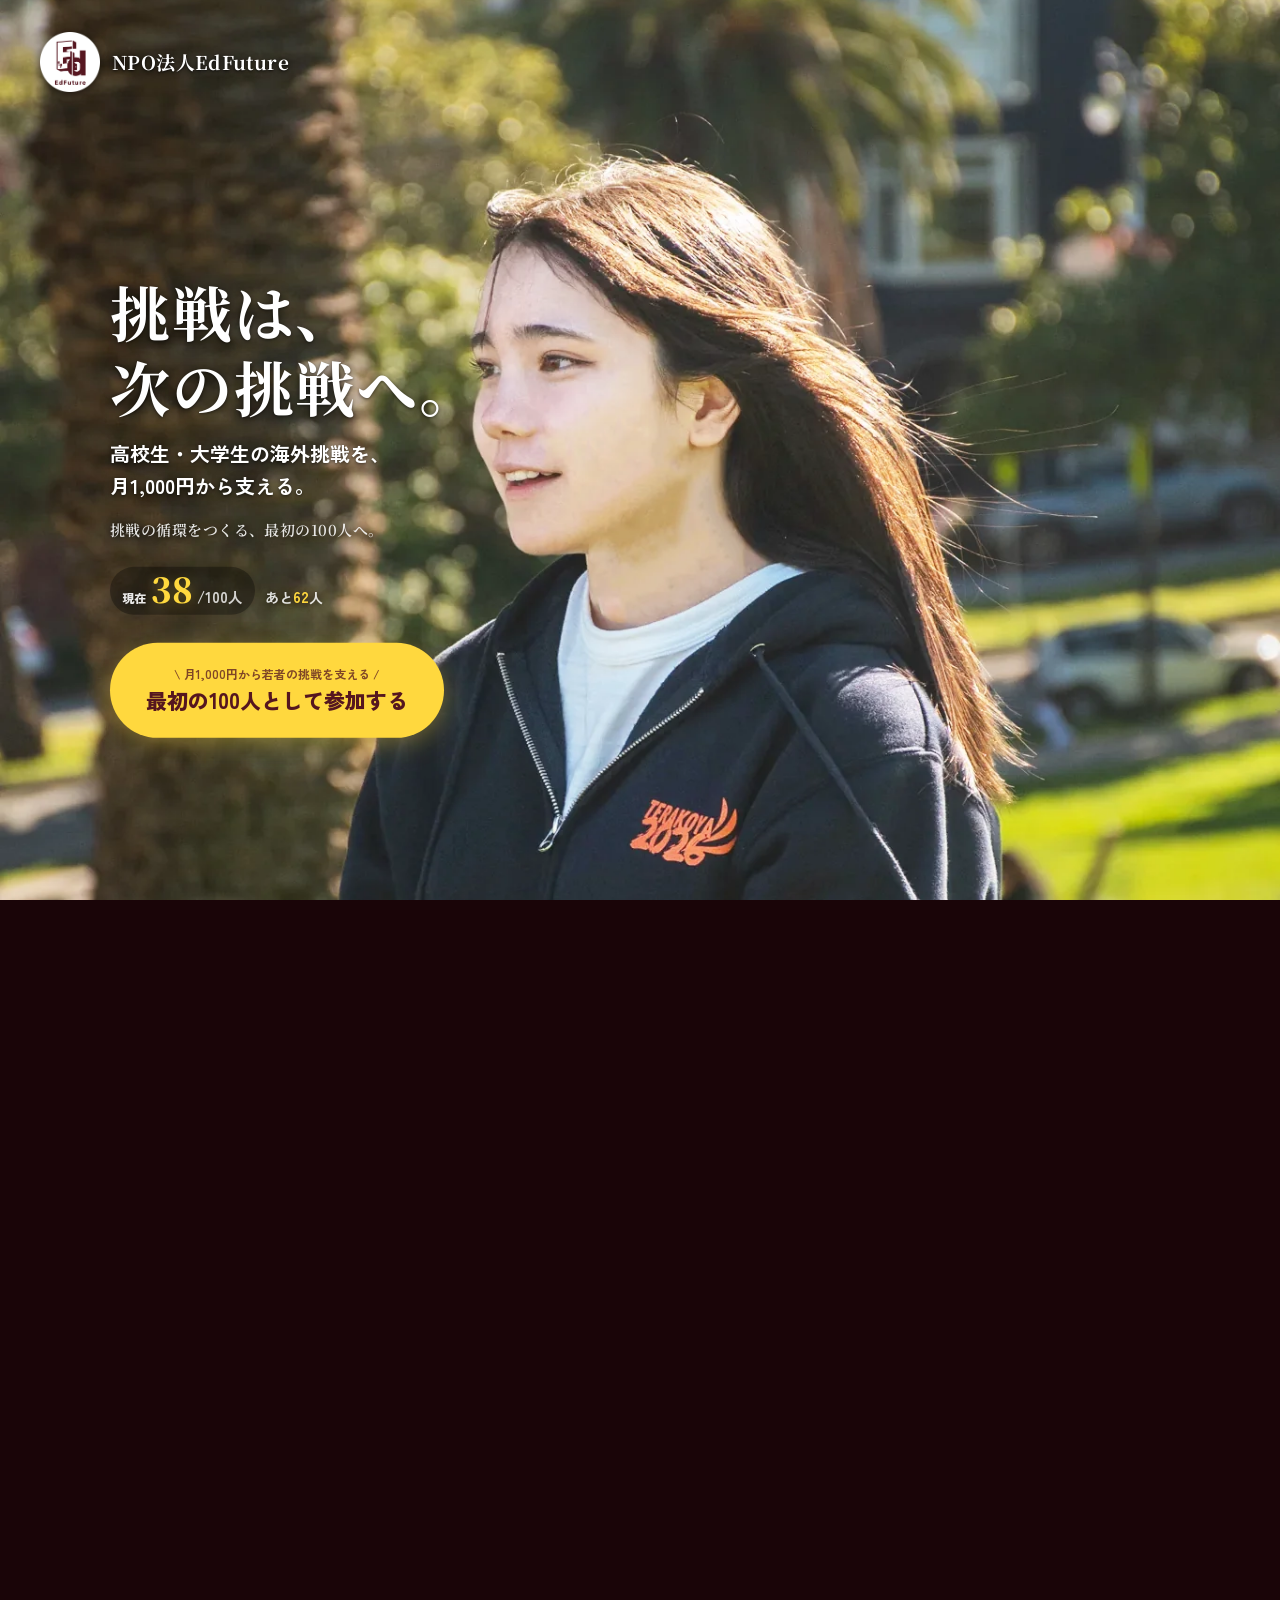
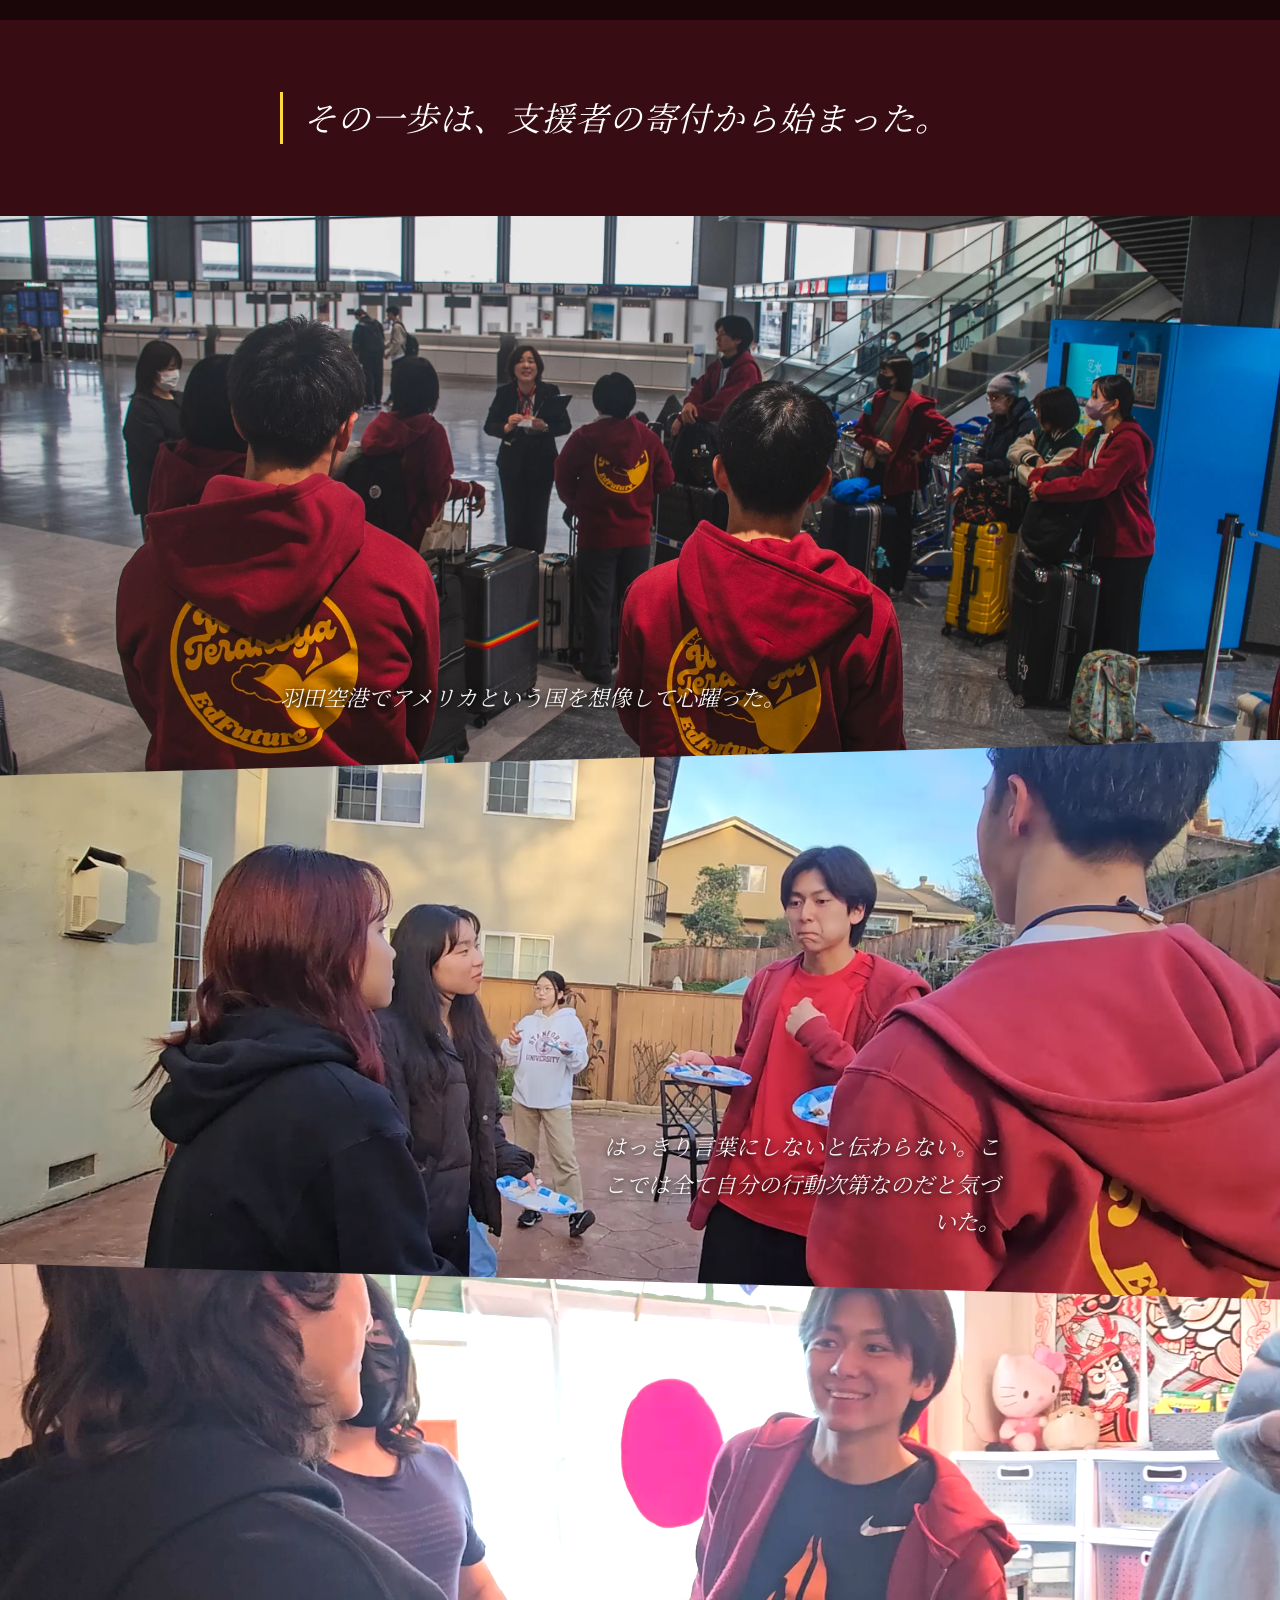
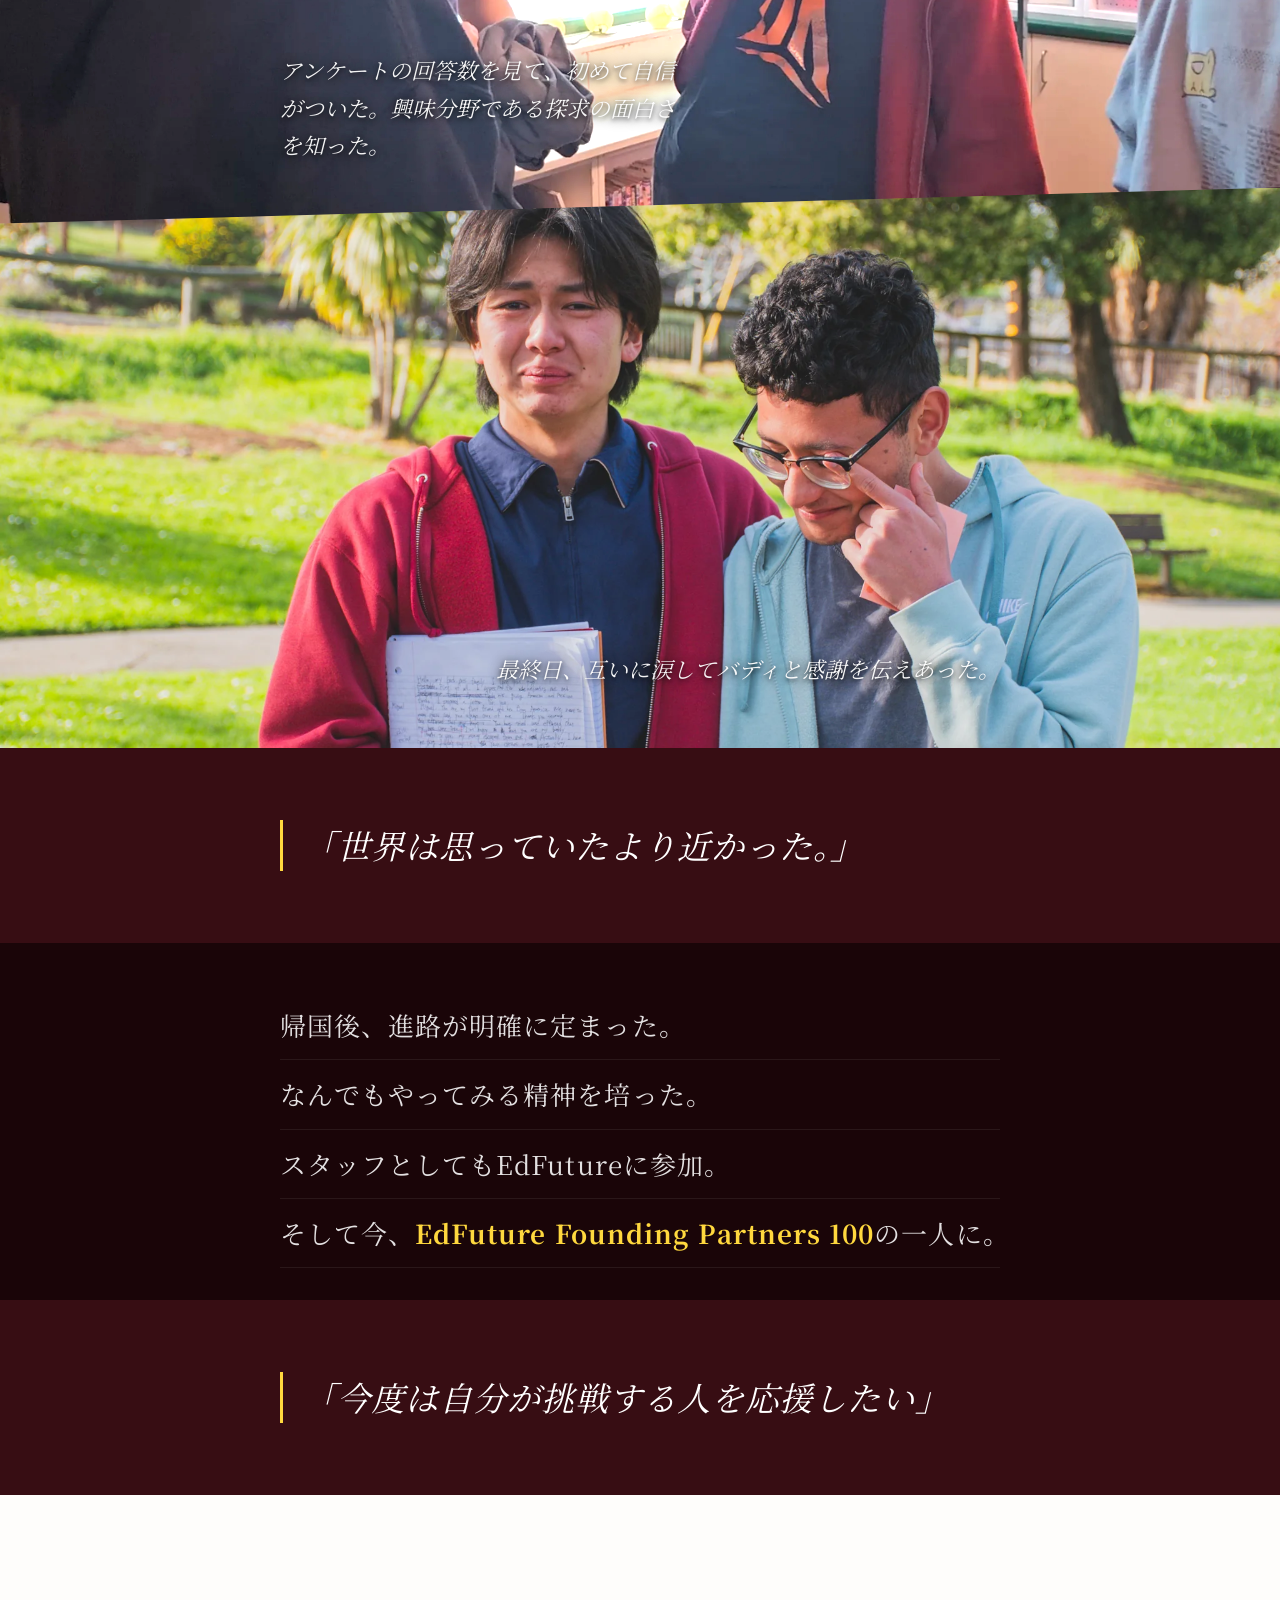
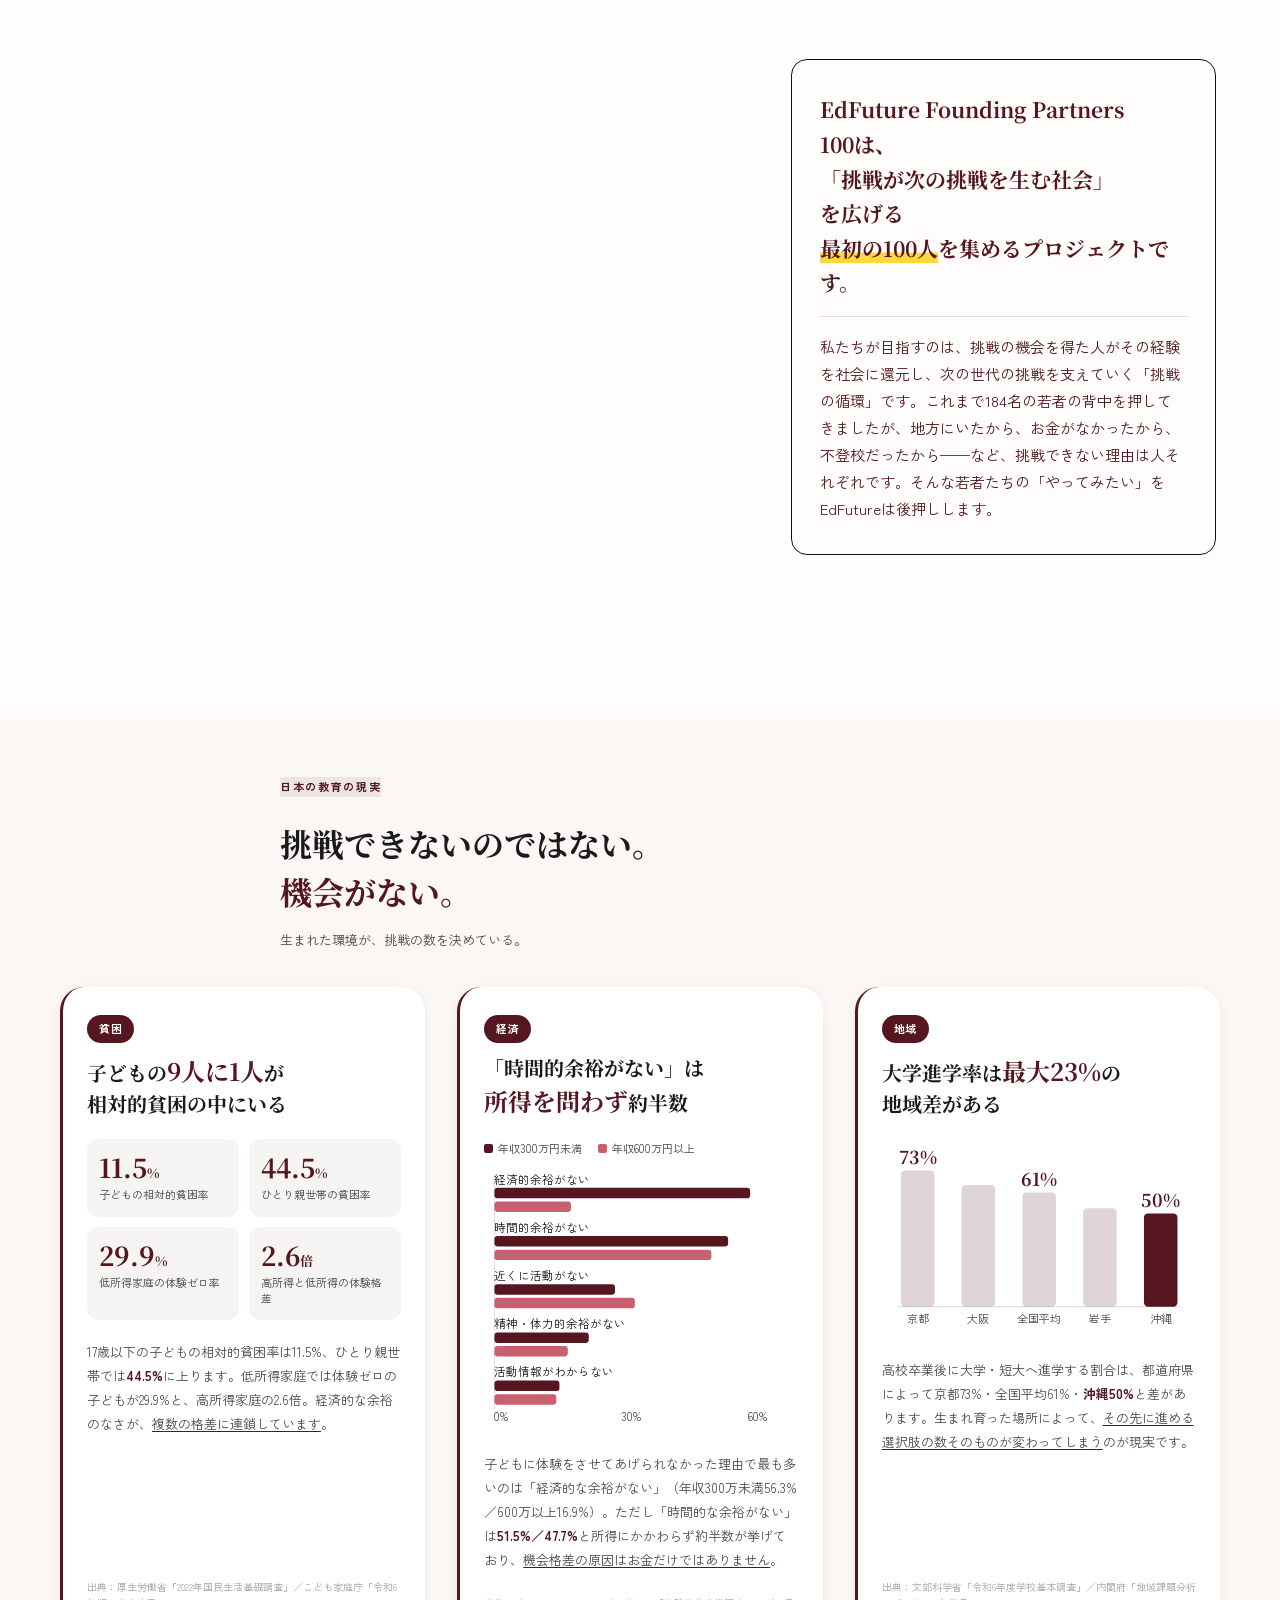
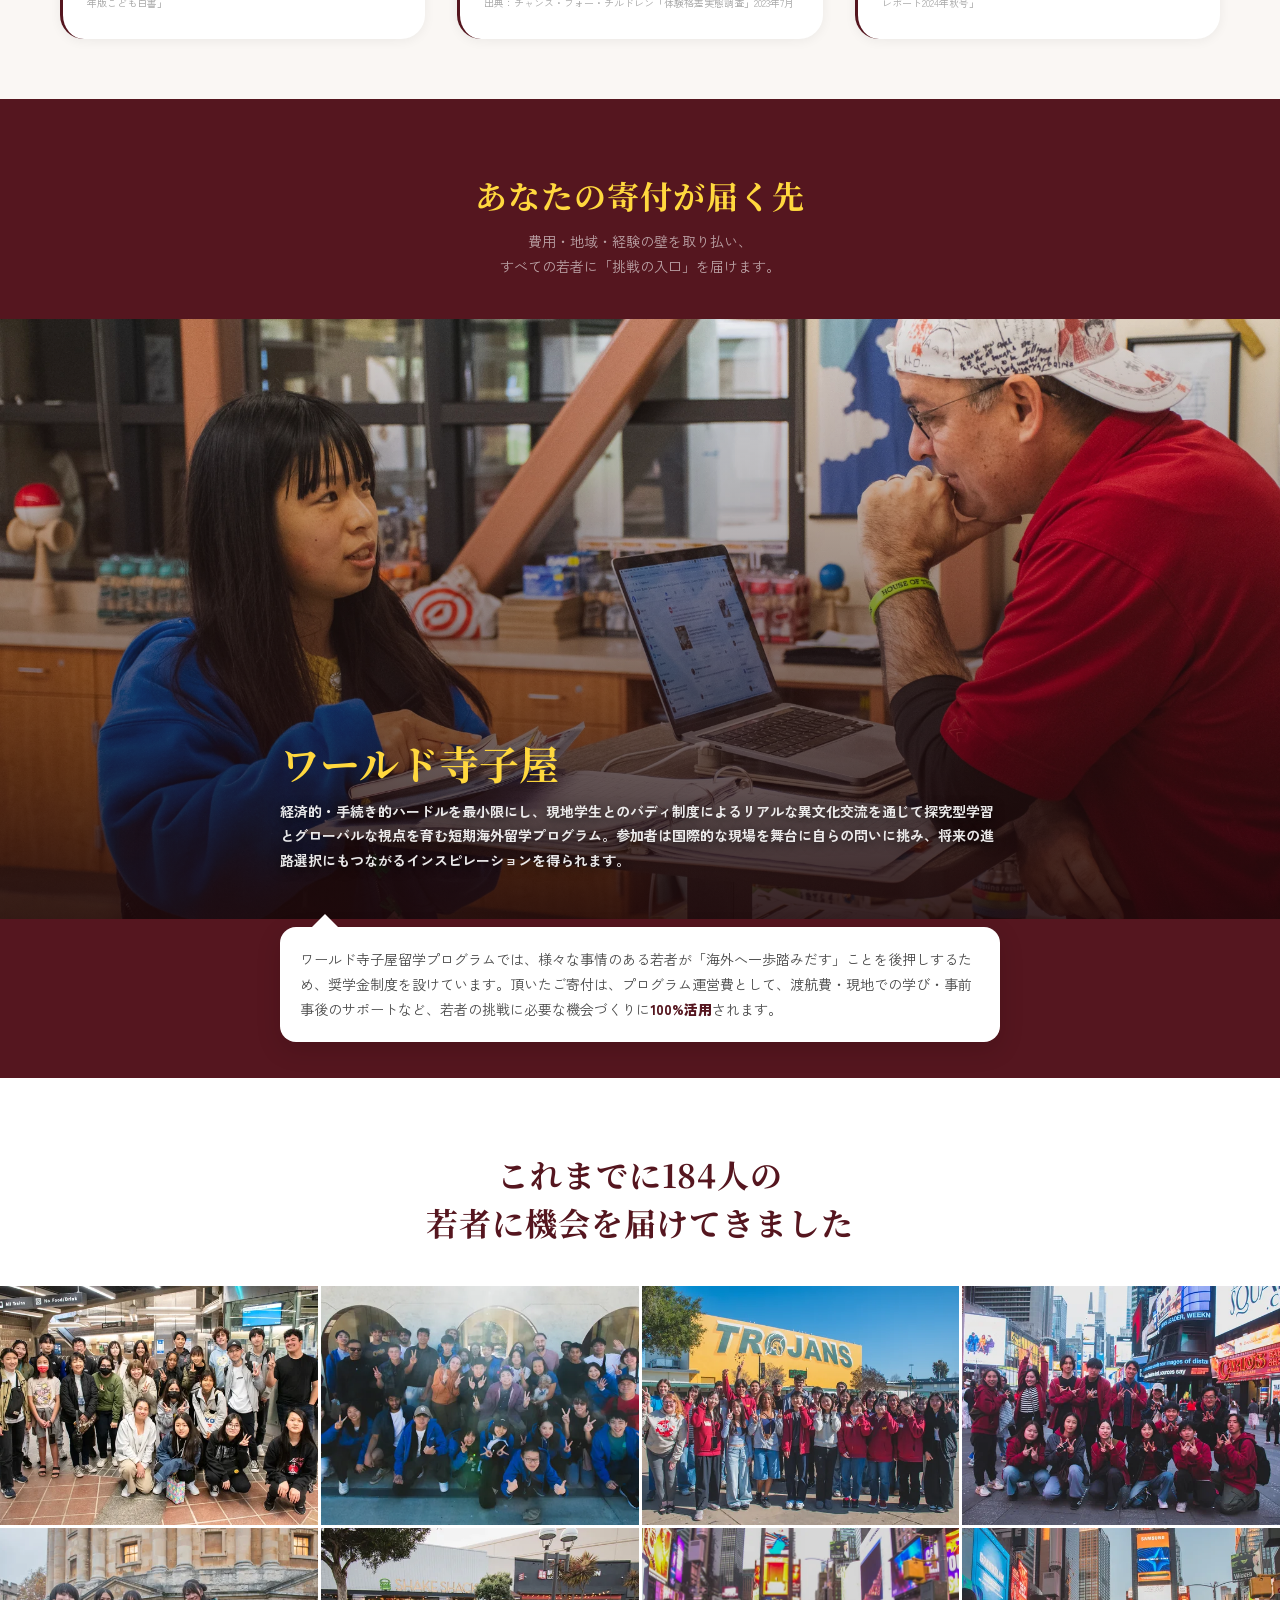
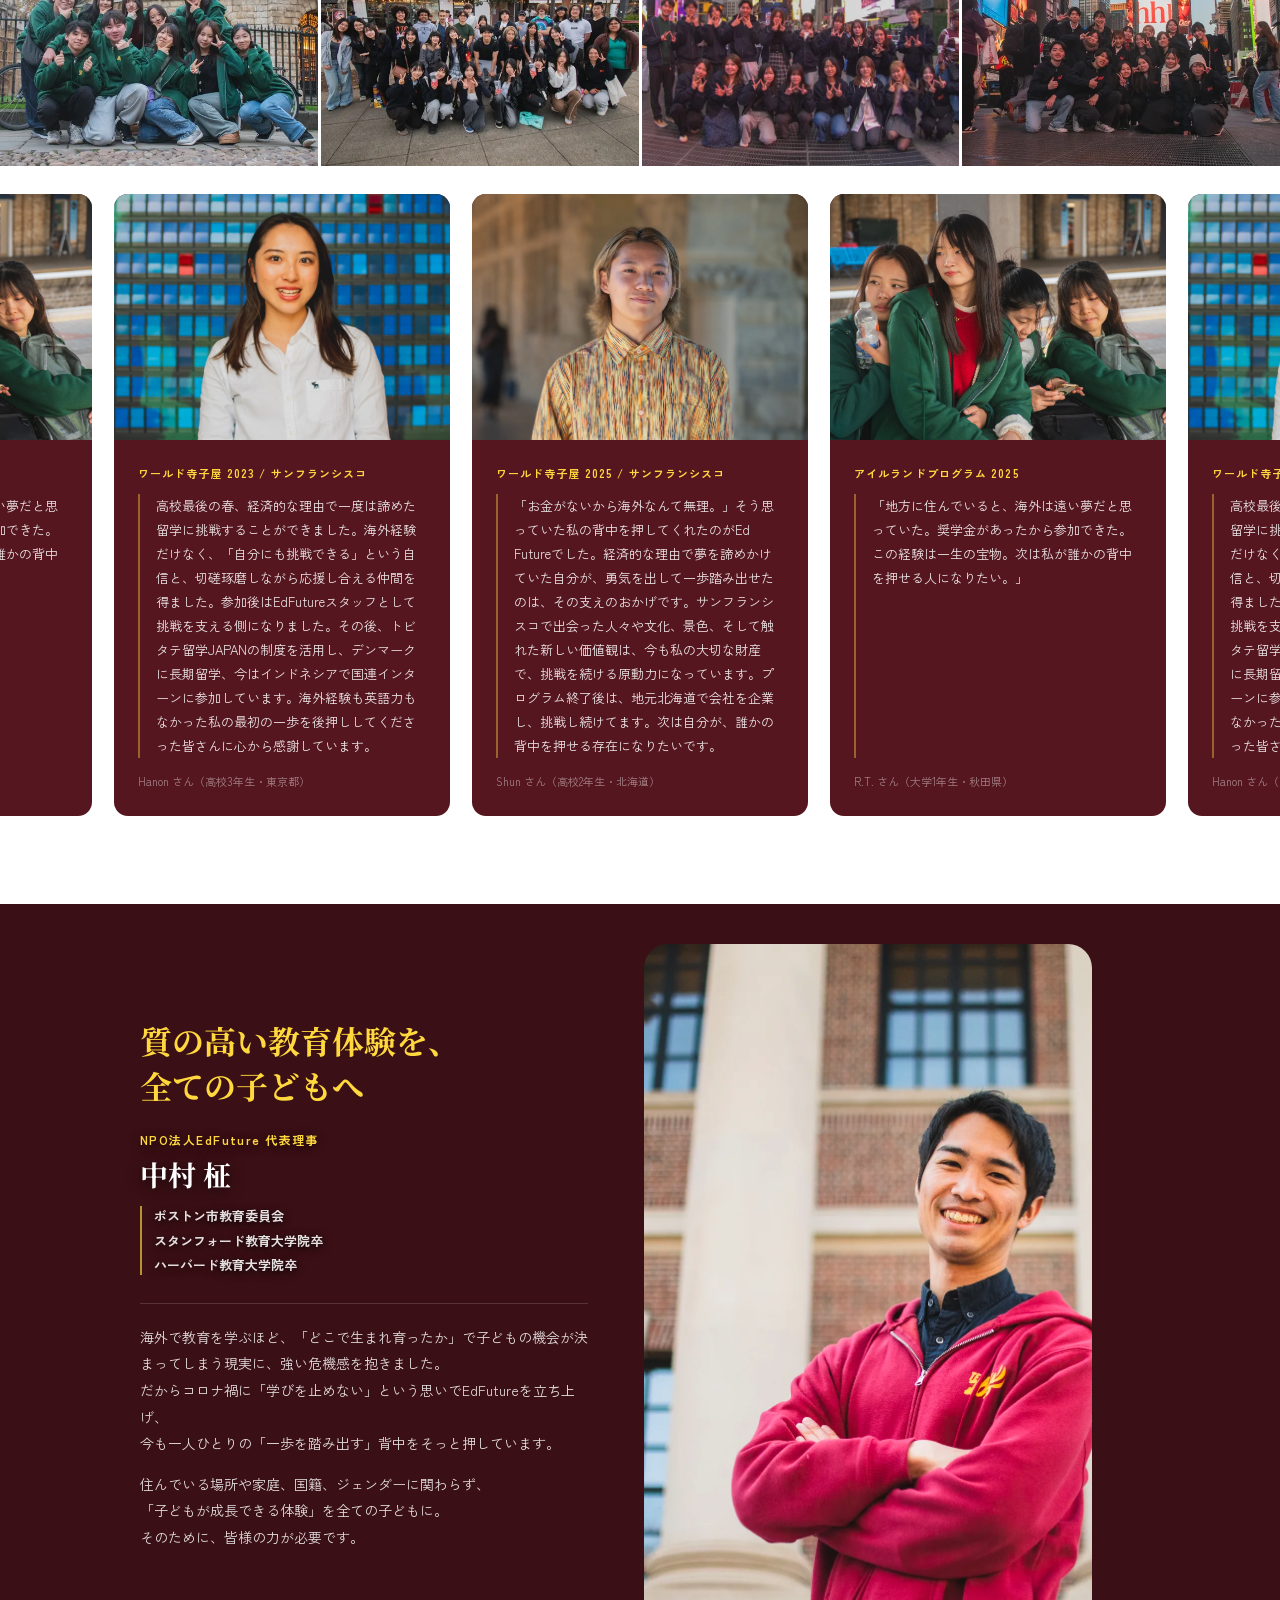
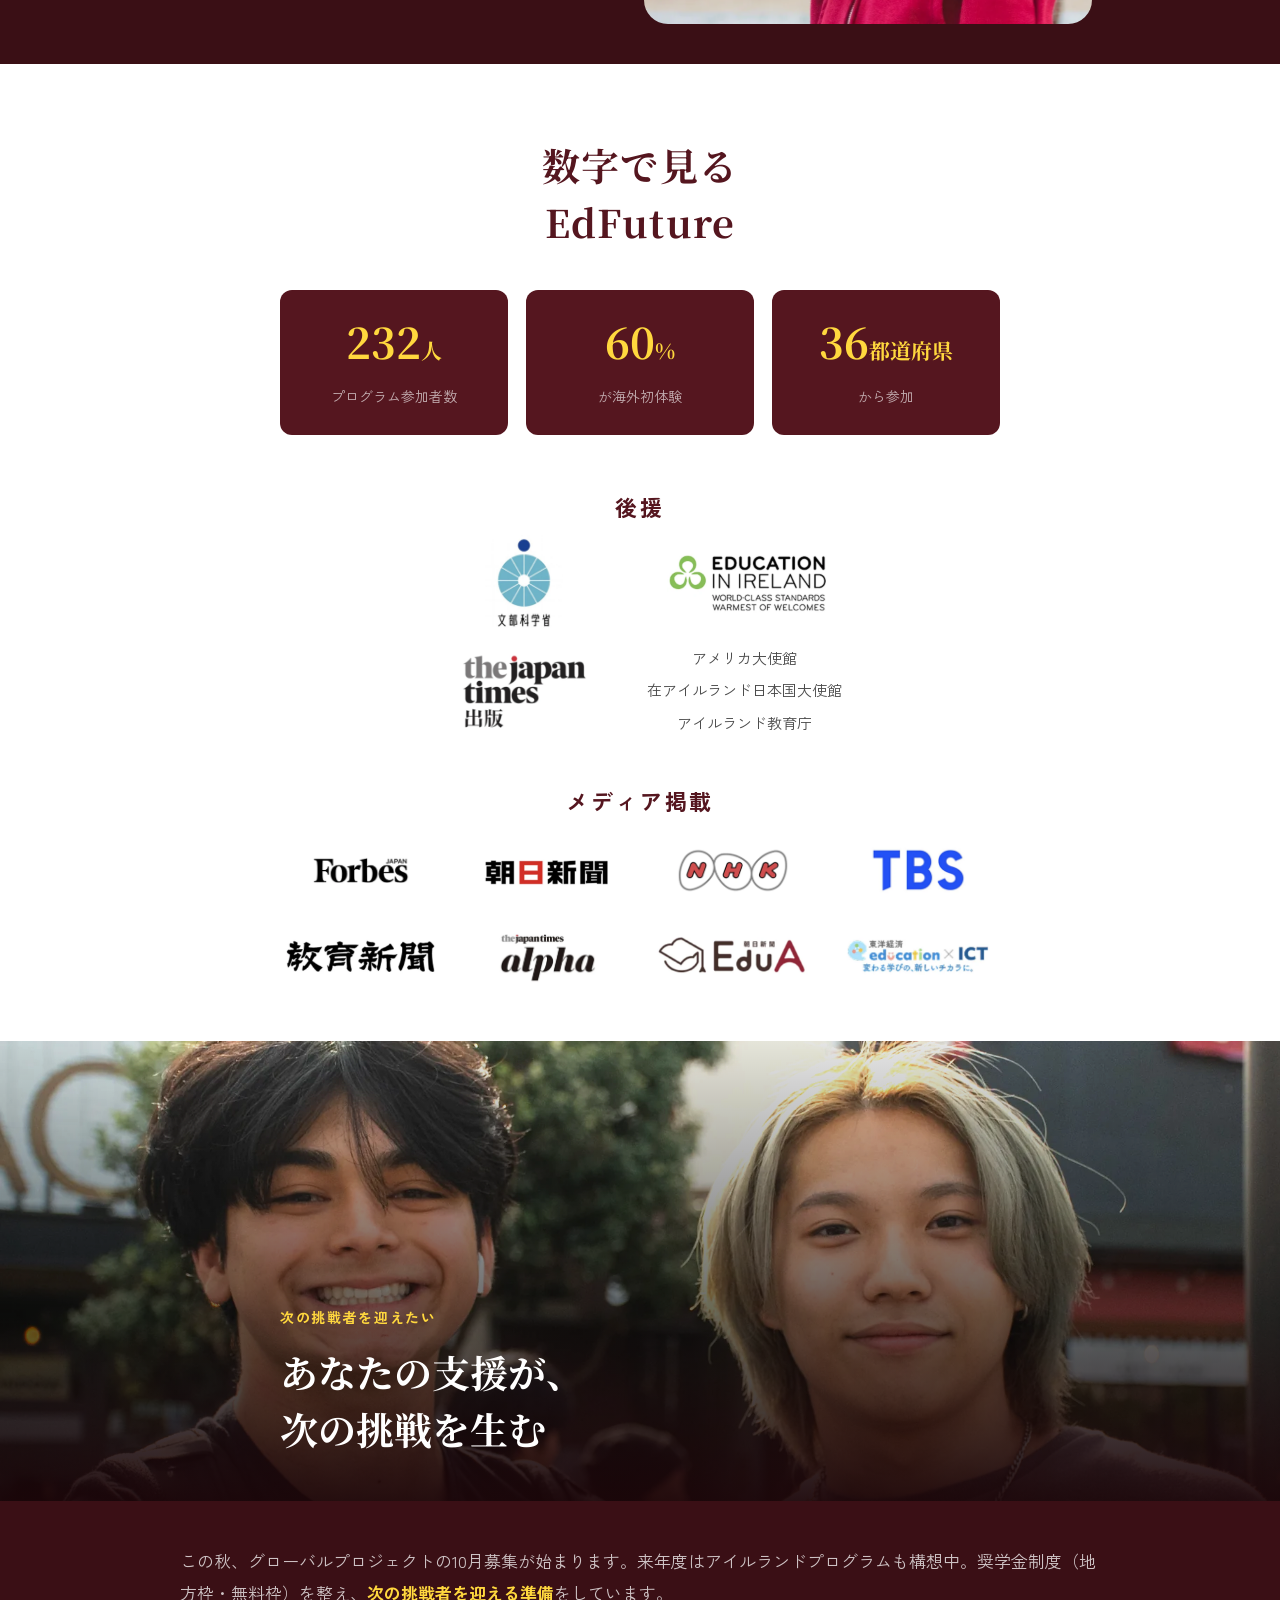
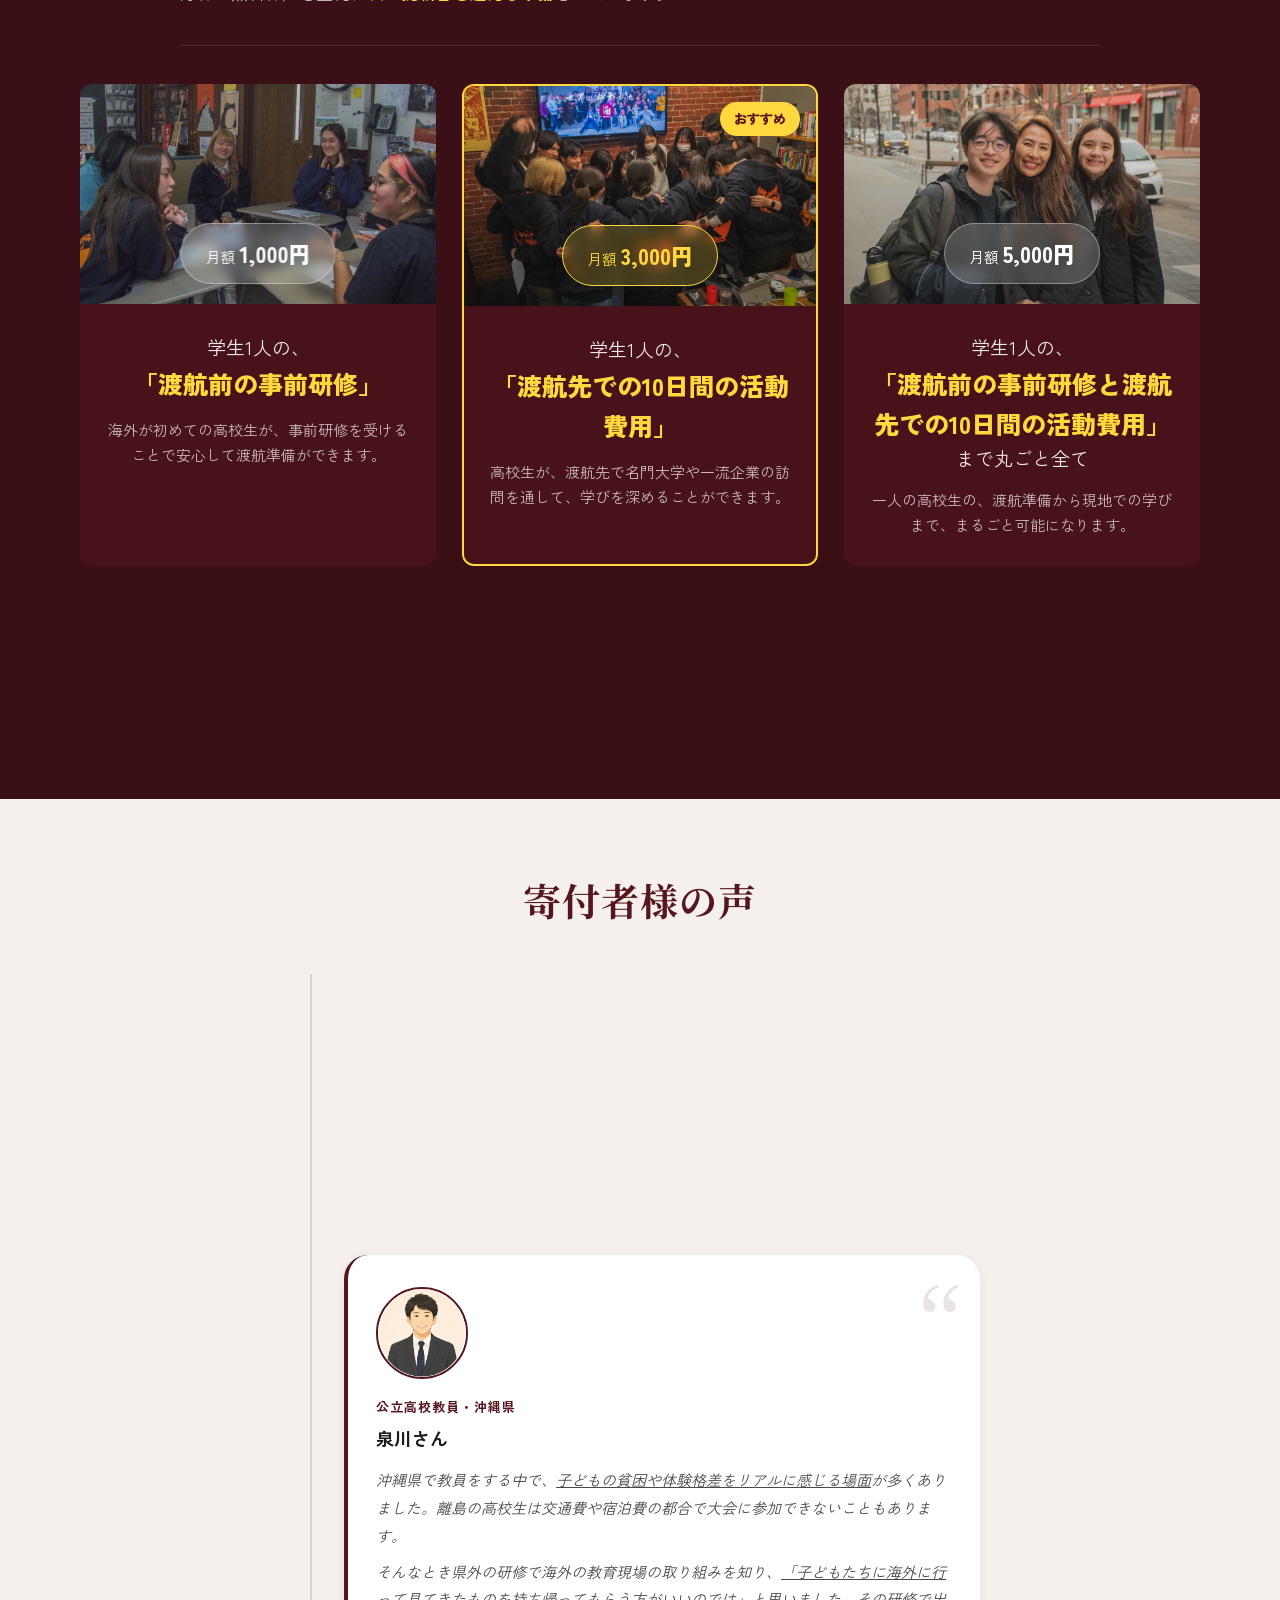
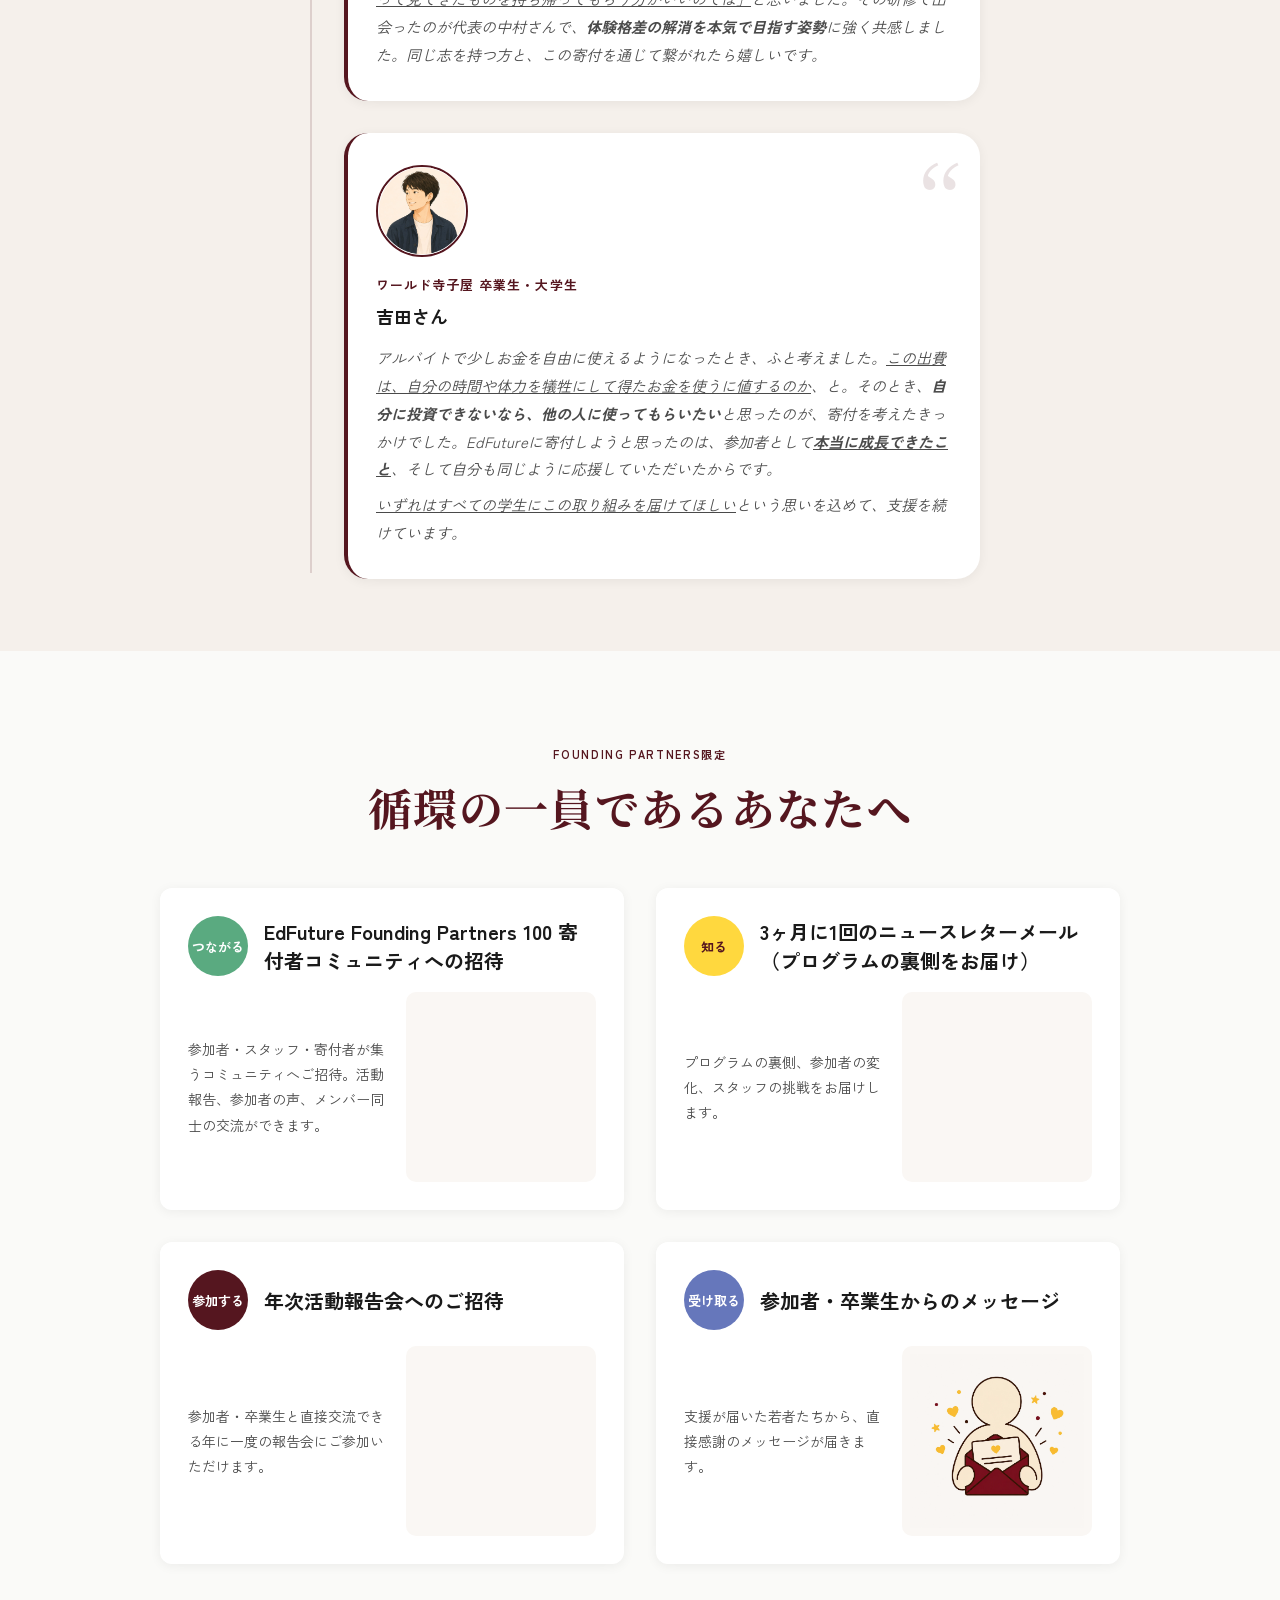
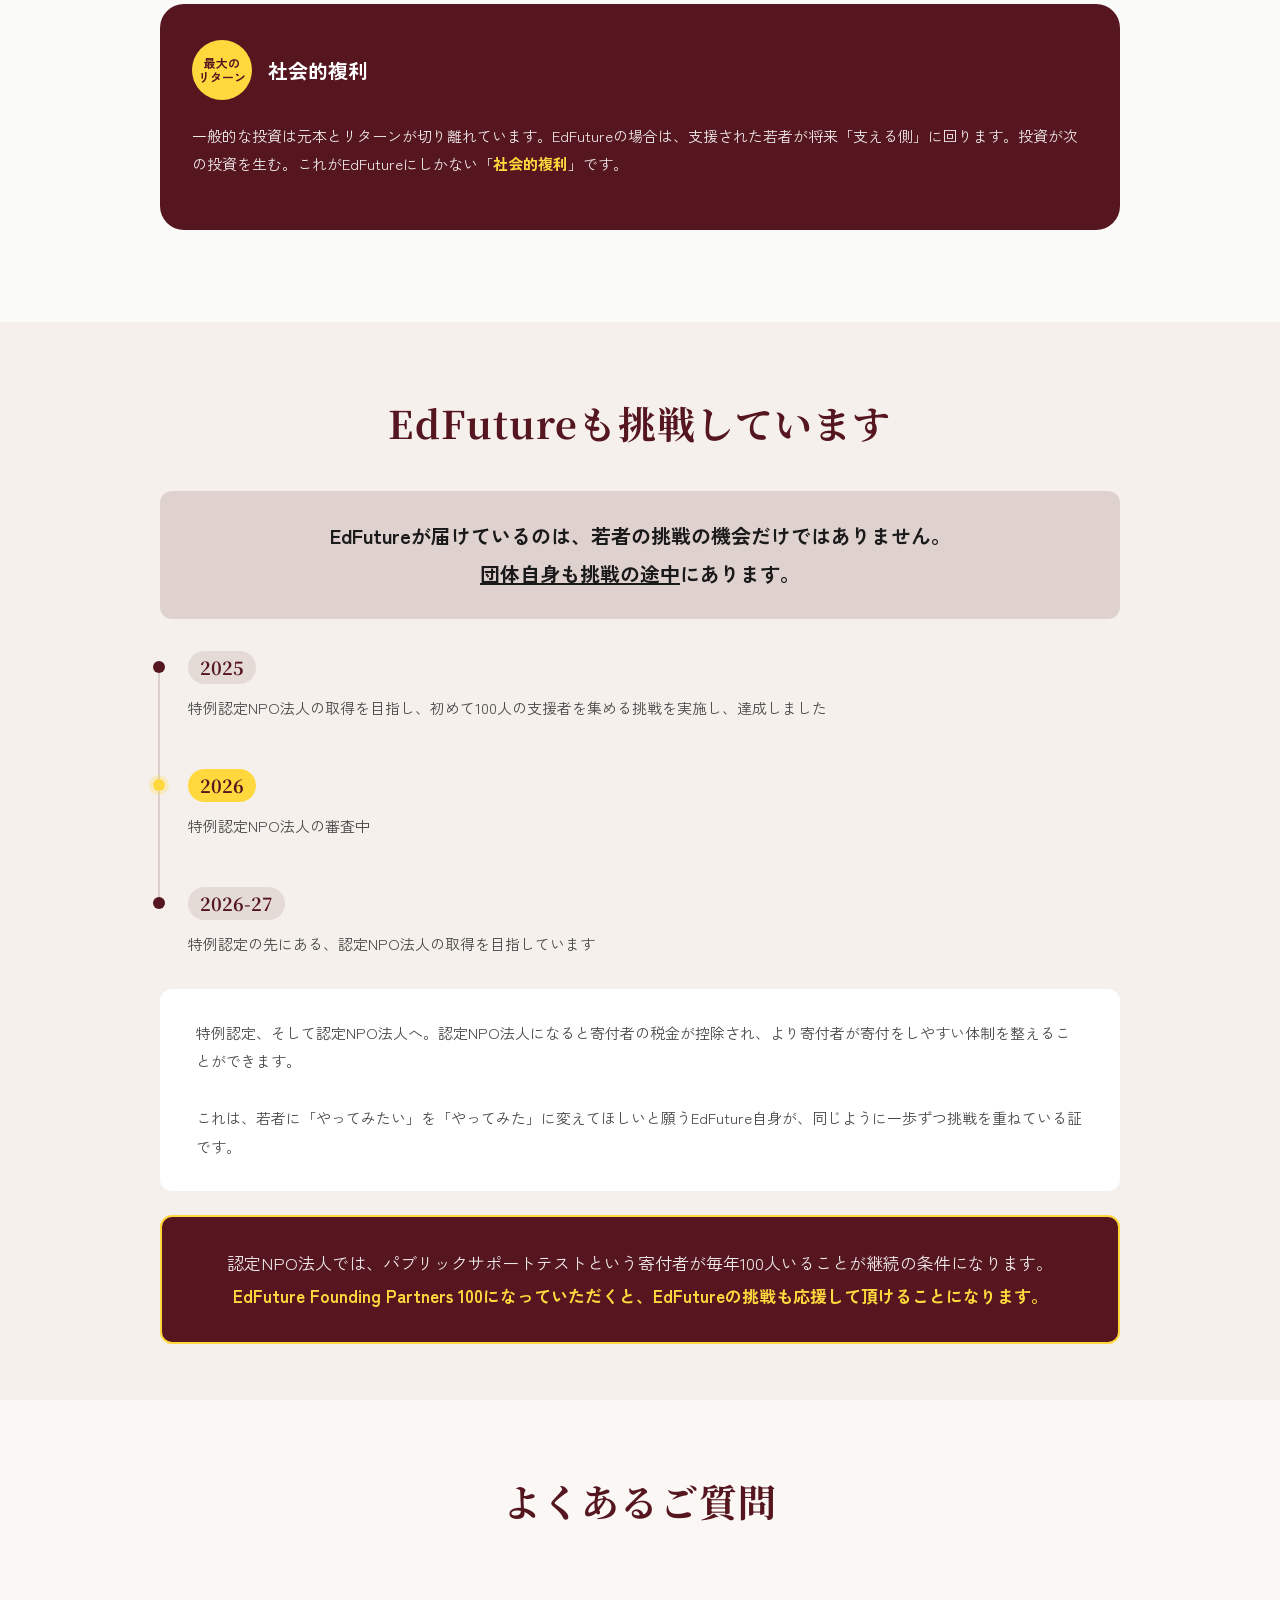
==== commit 09d323d4: "fix: 公開前最終監査対応（SEO/パフォーマンス/セキュリティ・デザイン不変） - 動画4本(計45MB)をIntersectionObserverで遅延読み込み化（window load後開始・" ====
--- a/index.html
+++ b/index.html
@@ -5,12 +5,20 @@
   <meta name="viewport" content="width=device-width, initial-scale=1.0, viewport-fit=cover">
   <title>EdFuture Founding Partners 100 | 挑戦の循環を支える100人</title>
   <meta name="description" content="挑戦が次の挑戦を生む社会へ。EdFutureは、若者の海外挑戦を支える最初の100人の仲間を募集しています。月1,000円から、あなたの寄付が次の挑戦者の一歩をつくります。">
+  <link rel="canonical" href="https://edfuture.jp/kifu/">
+
+  <!-- Favicon -->
+  <link rel="icon" href="favicon.ico" sizes="48x48">
+  <link rel="icon" type="image/png" sizes="32x32" href="images/favicon-32x32.png">
+  <link rel="icon" type="image/png" sizes="192x192" href="images/favicon-192x192.png">
+  <link rel="apple-touch-icon" href="images/apple-touch-icon.png">
 
   <!-- OGP -->
   <meta property="og:type" content="website">
+  <meta property="og:url" content="https://edfuture.jp/kifu/">
   <meta property="og:title" content="EdFuture Founding Partners 100 | 挑戦の循環を支える100人">
   <meta property="og:description" content="挑戦が次の挑戦を生む社会へ。若者の海外挑戦を支える最初の100人の仲間を募集中。月1,000円から、あなたの寄付が次の挑戦者の一歩をつくります。">
-  <meta property="og:image" content="images/ogp.webp">
+  <meta property="og:image" content="https://edfuture.jp/kifu/images/ogp.jpg">
   <meta property="og:image:width" content="1920">
   <meta property="og:image:height" content="1080">
   <meta property="og:site_name" content="NPO法人EdFuture">
@@ -20,12 +28,42 @@
   <meta name="twitter:card" content="summary_large_image">
   <meta name="twitter:title" content="EdFuture Founding Partners 100 | 挑戦の循環を支える100人">
   <meta name="twitter:description" content="挑戦が次の挑戦を生む社会へ。若者の海外挑戦を支える最初の100人の仲間を募集中。月1,000円から。">
-  <meta name="twitter:image" content="images/ogp.webp">
-
+  <meta name="twitter:image" content="https://edfuture.jp/kifu/images/ogp.jpg">
+
+  <link rel="preload" as="image" href="images/01_fv.webp" fetchpriority="high">
   <link rel="preconnect" href="https://fonts.googleapis.com">
   <link rel="preconnect" href="https://fonts.gstatic.com" crossorigin>
-  <link href="https://fonts.googleapis.com/css2?family=Playfair+Display:wght@900&family=Zen+Kaku+Gothic+New:wght@300;400;500;700;900&family=Noto+Serif+JP:wght@400;600;700&display=swap" rel="stylesheet">
+  <!-- フォントCSSは非同期読み込み（レンダーブロック回避）。display=swap のため最終的な見た目は同一 -->
+  <link rel="preload" as="style" href="https://fonts.googleapis.com/css2?family=Zen+Kaku+Gothic+New:wght@300;400;500;700;900&family=Noto+Serif+JP:wght@400;600;700&display=swap">
+  <link href="https://fonts.googleapis.com/css2?family=Zen+Kaku+Gothic+New:wght@300;400;500;700;900&family=Noto+Serif+JP:wght@400;600;700&display=swap" rel="stylesheet" media="print" onload="this.media='all'">
+  <noscript><link href="https://fonts.googleapis.com/css2?family=Zen+Kaku+Gothic+New:wght@300;400;500;700;900&family=Noto+Serif+JP:wght@400;600;700&display=swap" rel="stylesheet"></noscript>
   <link rel="stylesheet" href="css/style.css">
+
+  <script type="application/ld+json">
+  {
+    "@context": "https://schema.org",
+    "@type": "NGO",
+    "name": "NPO法人EdFuture",
+    "url": "https://edfuture.jp/",
+    "logo": "https://edfuture.jp/kifu/images/favicon-192x192.png",
+    "foundingDate": "2023-01-16",
+    "founder": { "@type": "Person", "name": "中村 柾" },
+    "email": "info@edfuture2022.org",
+    "address": {
+      "@type": "PostalAddress",
+      "postalCode": "270-2224",
+      "addressRegion": "千葉県",
+      "addressLocality": "松戸市",
+      "streetAddress": "大橋280番地の6",
+      "addressCountry": "JP"
+    },
+    "sameAs": [
+      "https://www.facebook.com/profile.php?id=100063545013511",
+      "https://x.com/npo_edfuture",
+      "https://www.instagram.com/npo_edfuture/"
+    ]
+  }
+  </script>
 </head>
 <body>
 
@@ -65,8 +103,8 @@
   <!-- S2: BEFORE -->
   <section class="story story--before" id="story-before">
     <div class="story__photo story__photo--before">
-      <video src="images/09.mp4" class="story__photo--before-video--sp-only" autoplay muted playsinline loop></video>
-      <video src="images/01_fv.mp4" class="story__photo--before-video--pc-only" autoplay muted playsinline loop></video>
+      <video data-src="images/09.mp4" class="story__photo--before-video--sp-only" autoplay muted playsinline loop preload="none"></video>
+      <video data-src="images/01_fv.mp4" class="story__photo--before-video--pc-only" autoplay muted playsinline loop preload="none"></video>
     </div>
     <div class="story__quote js-reveal">
       <blockquote>その一歩は、支援者の寄付から始まった。</blockquote>
@@ -78,19 +116,19 @@
   <section class="story story--during" id="story-during">
     <div class="story__moments">
       <div class="story__moment js-reveal">
-        <img src="images/kuko.webp" class="story__moment-img" alt="" loading="lazy" decoding="async">
+        <img src="images/kuko.webp" srcset="images/kuko_1024.webp 1024w, images/kuko.webp 2048w" sizes="100vw" class="story__moment-img" alt="" loading="lazy" decoding="async">
         <p class="story__moment-caption">羽田空港でアメリカという国を想像して心躍った。</p>
       </div>
       <div class="story__moment js-reveal">
-        <video src="images/04.mp4" class="story__moment-img" poster="images/004.webp" autoplay muted loop playsinline></video>
+        <video data-src="images/04.mp4" class="story__moment-img" poster="images/004.webp" autoplay muted loop playsinline preload="none"></video>
         <p class="story__moment-caption">はっきり言葉にしないと伝わらない。ここでは全て自分の行動次第なのだと気づいた。</p>
       </div>
       <div class="story__moment js-reveal">
-        <video src="images/01.mp4" class="story__moment-img" poster="images/001.webp" autoplay muted loop playsinline style="filter: brightness(1.25)"></video>
+        <video data-src="images/01.mp4" class="story__moment-img" poster="images/001.webp" autoplay muted loop playsinline preload="none" style="filter: brightness(1.25)"></video>
         <p class="story__moment-caption">アンケートの回答数を見て、初めて自信がついた。興味分野である探求の面白さを知った。</p>
       </div>
       <div class="story__moment js-reveal">
-        <img src="images/zenji.webp" class="story__moment-img" alt="" loading="lazy" decoding="async" style="object-position: center 30%;">
+        <img src="images/zenji.webp" srcset="images/zenji_1024.webp 1024w, images/zenji.webp 2048w" sizes="100vw" class="story__moment-img" alt="" loading="lazy" decoding="async" style="object-position: center 30%;">
         <p class="story__moment-caption">最終日、互いに涙してバディと感謝を伝えあった。</p>
       </div>
     </div>
@@ -255,14 +293,14 @@
       <h2 class="section-title section-title--dark stories-title"><span>これまでに<strong>184人</strong>の</span><br><span>若者に機会を届けてきました</span></h2>
     </div>
     <div class="story-photos">
-      <img src="images/01.webp" alt="" loading="lazy">
-      <img src="images/02.webp" alt="" loading="lazy">
-      <img src="images/03.webp" alt="" loading="lazy">
-      <img src="images/04.webp" alt="" loading="lazy">
-      <img src="images/05.webp" alt="" loading="lazy">
-      <img src="images/06.webp" alt="" loading="lazy">
-      <img src="images/07.webp" alt="" loading="lazy">
-      <img src="images/08.webp" alt="" loading="lazy">
+      <img src="images/01.webp" srcset="images/01_640.webp 640w, images/01_1024.webp 1024w, images/01.webp 2048w" sizes="25vw" alt="" loading="lazy" decoding="async">
+      <img src="images/02.webp" srcset="images/02_640.webp 640w, images/02_1024.webp 1024w, images/02.webp 2048w" sizes="25vw" alt="" loading="lazy" decoding="async">
+      <img src="images/03.webp" srcset="images/03_640.webp 640w, images/03_1024.webp 1024w, images/03.webp 2048w" sizes="25vw" alt="" loading="lazy" decoding="async">
+      <img src="images/04.webp" srcset="images/04_640.webp 640w, images/04_1024.webp 1024w, images/04.webp 2048w" sizes="25vw" alt="" loading="lazy" decoding="async">
+      <img src="images/05.webp" srcset="images/05_640.webp 640w, images/05_1024.webp 1024w, images/05.webp 2048w" sizes="25vw" alt="" loading="lazy" decoding="async">
+      <img src="images/06.webp" srcset="images/06_640.webp 640w, images/06_1024.webp 1024w, images/06.webp 2048w" sizes="25vw" alt="" loading="lazy" decoding="async">
+      <img src="images/07.webp" srcset="images/07_640.webp 640w, images/07_1024.webp 1024w, images/07.webp 2048w" sizes="25vw" alt="" loading="lazy" decoding="async">
+      <img src="images/08.webp" srcset="images/08_640.webp 640w, images/08_1024.webp 1024w, images/08.webp 2048w" sizes="25vw" alt="" loading="lazy" decoding="async">
     </div>
     <div class="voices-track js-reveal">
 
--- a/css/style.css
+++ b/css/style.css
@@ -309,6 +309,9 @@
   pointer-events: none;
 }
 .story--before .story__photo--before video.story__photo--before-video--pc-only { display: none; } /* SP既定では非表示。PCでのみ min-width 内で入れ替える */
+/* 遅延読み込み動画のメタデータ到着前に正しい高さを確保する（比率は各動画の実寸と同一） */
+.story--before .story__photo--before video.story__photo--before-video--sp-only { aspect-ratio: 3 / 4; }
+.story--before .story__photo--before video.story__photo--before-video--pc-only { aspect-ratio: 16 / 9; }
 .story--during { padding-top: 0; }
 .story--after { padding-top: 0; padding-bottom: 0; }
 
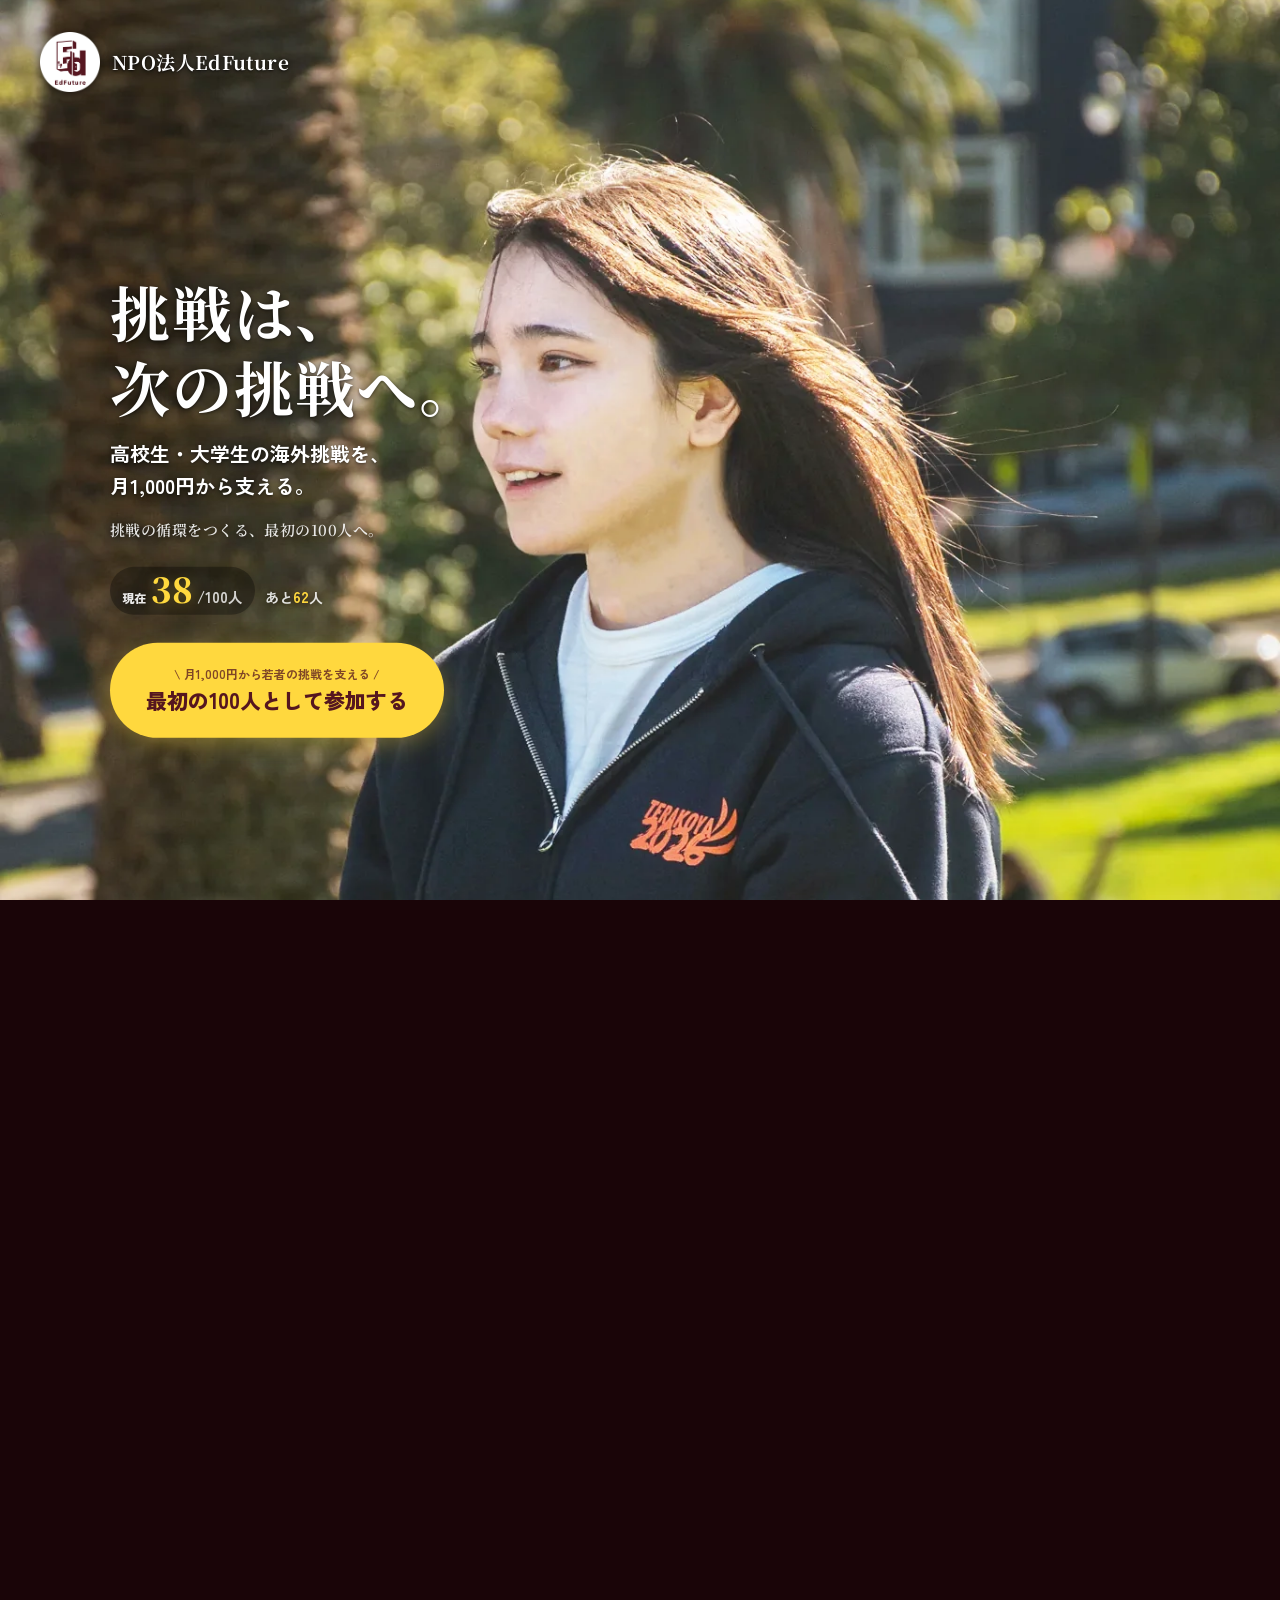
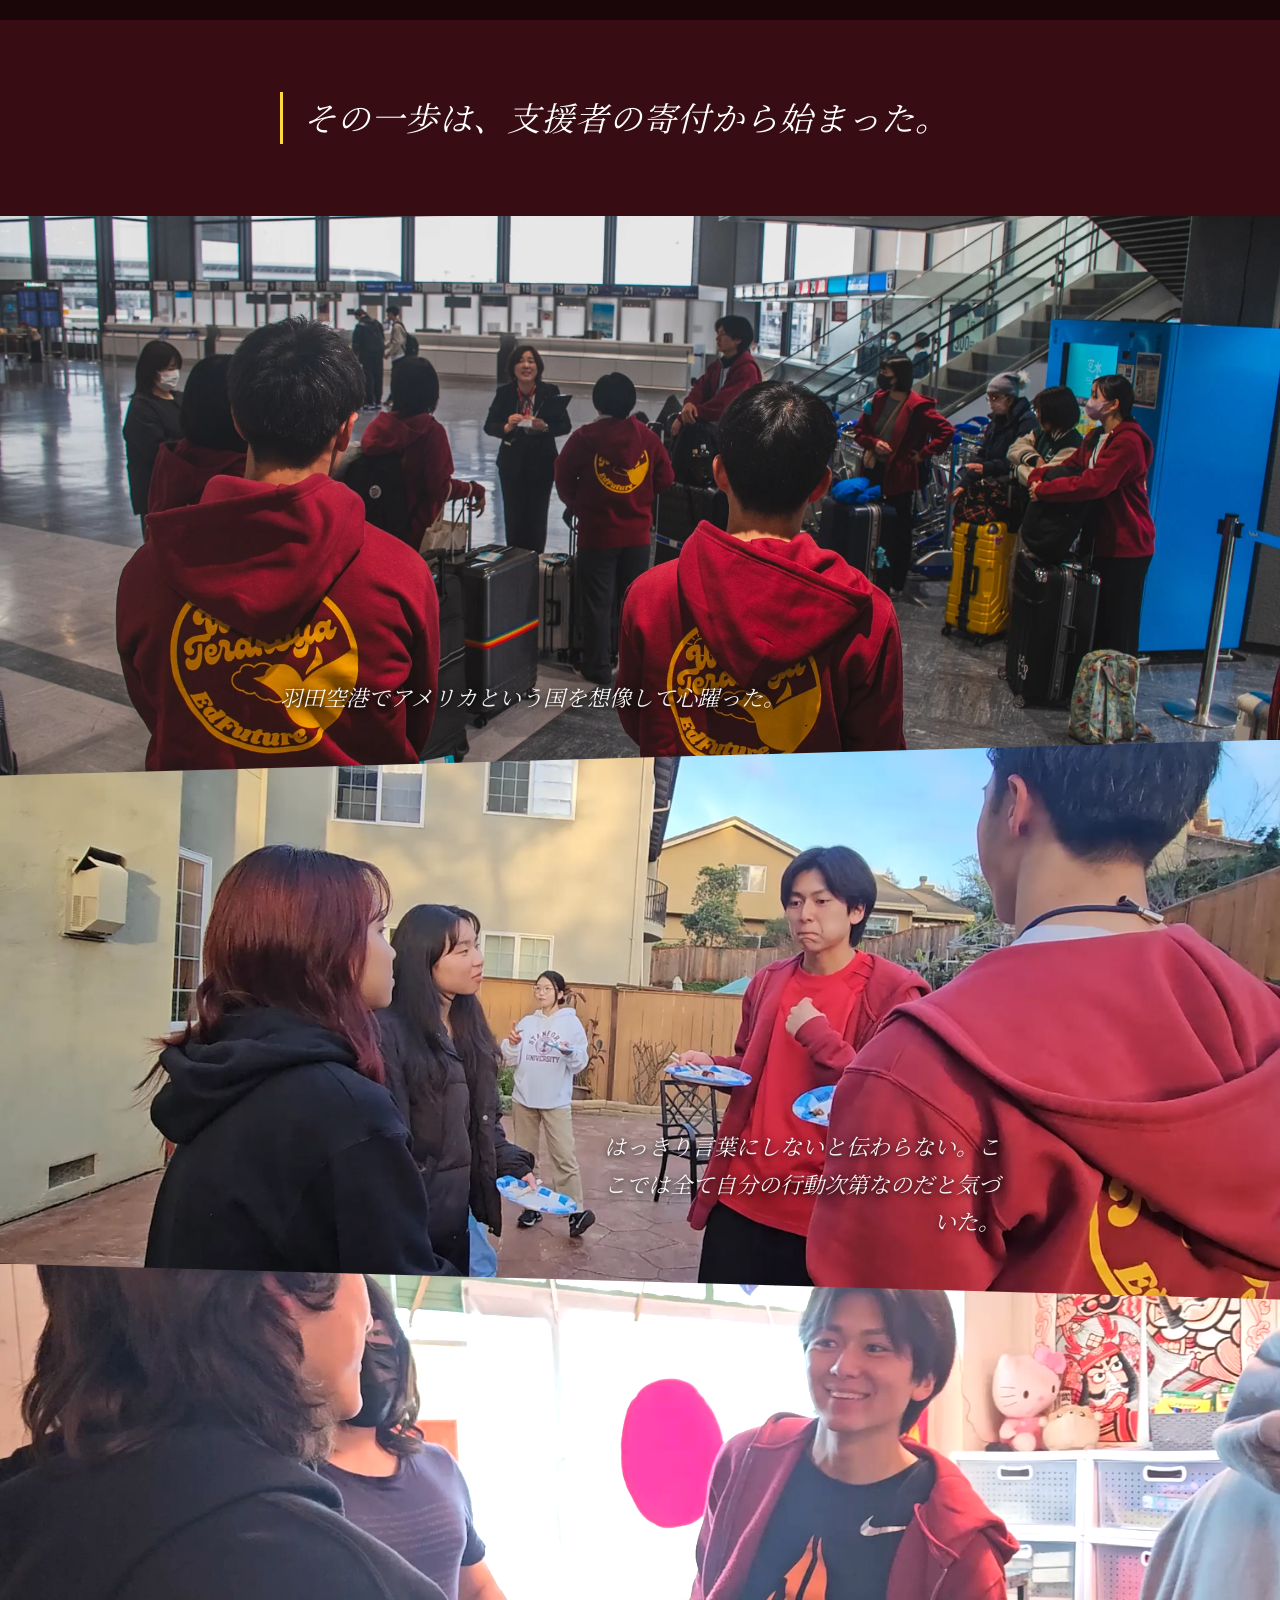
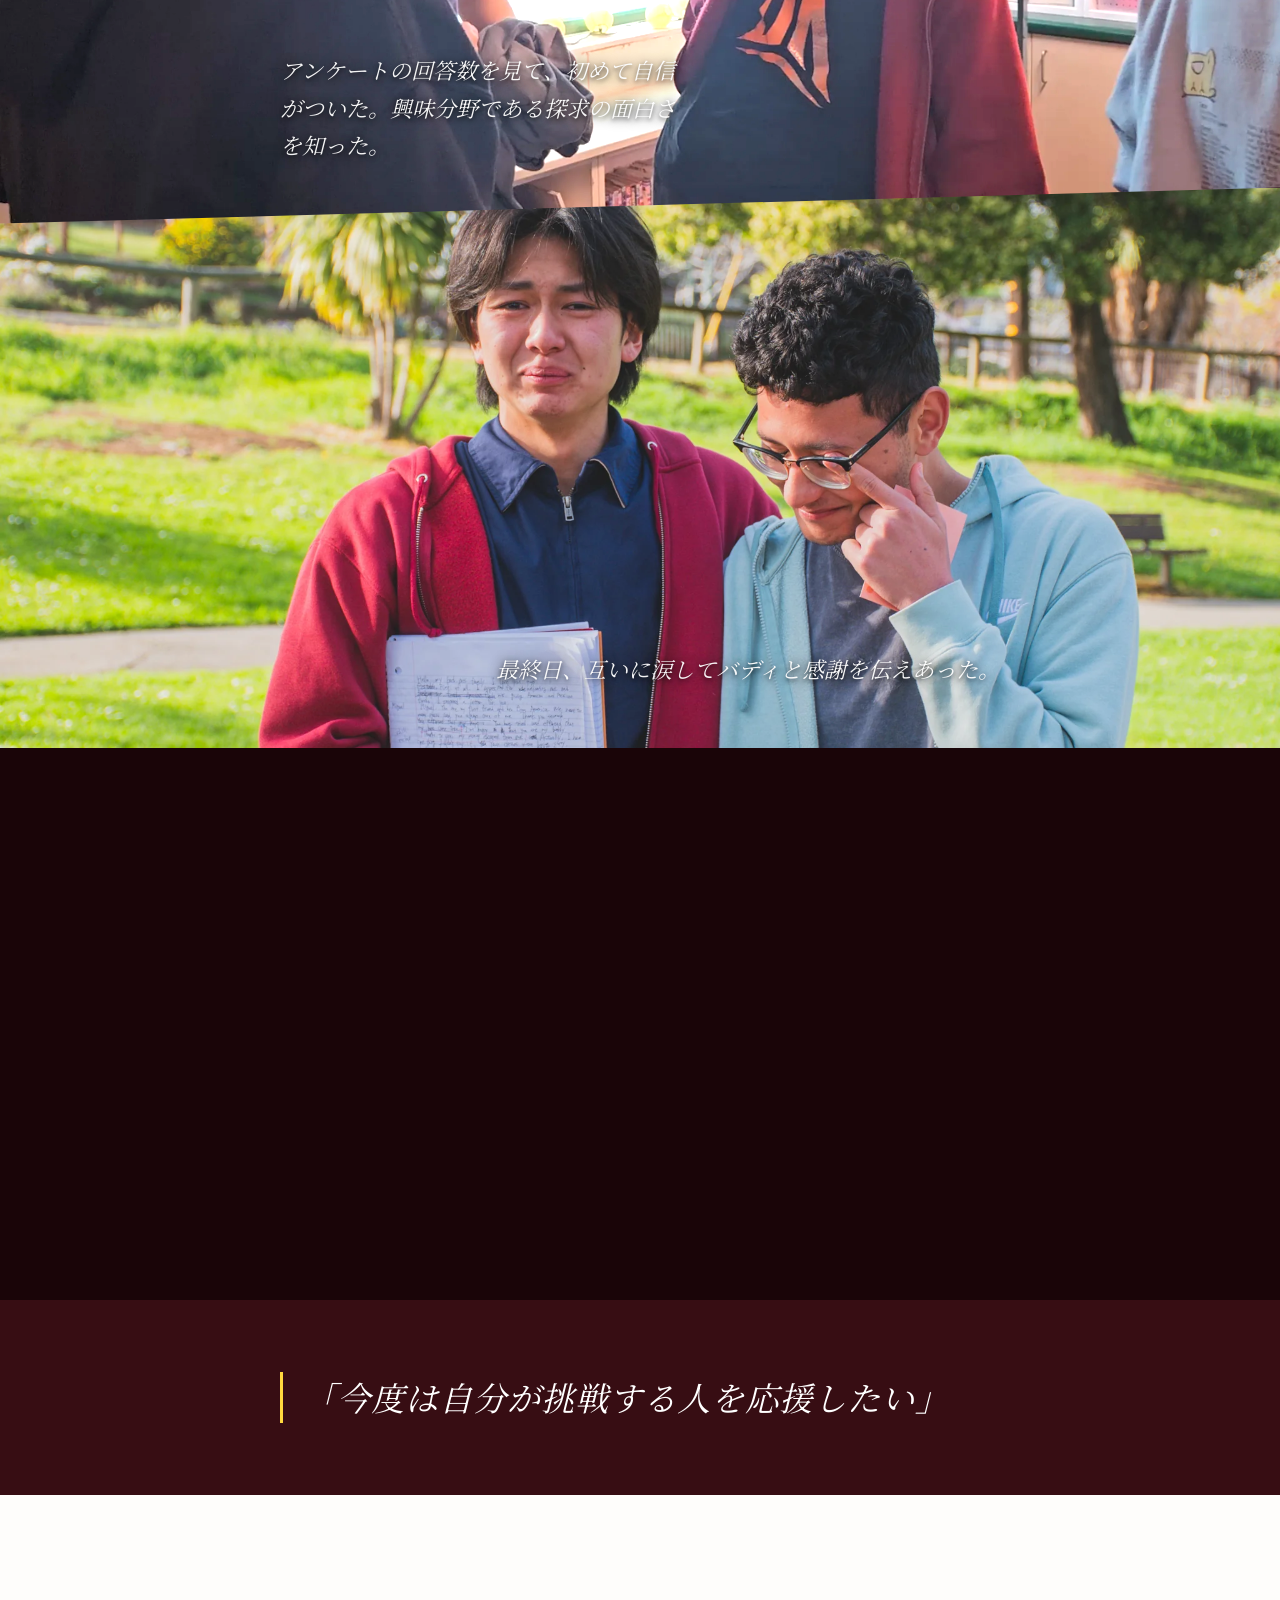
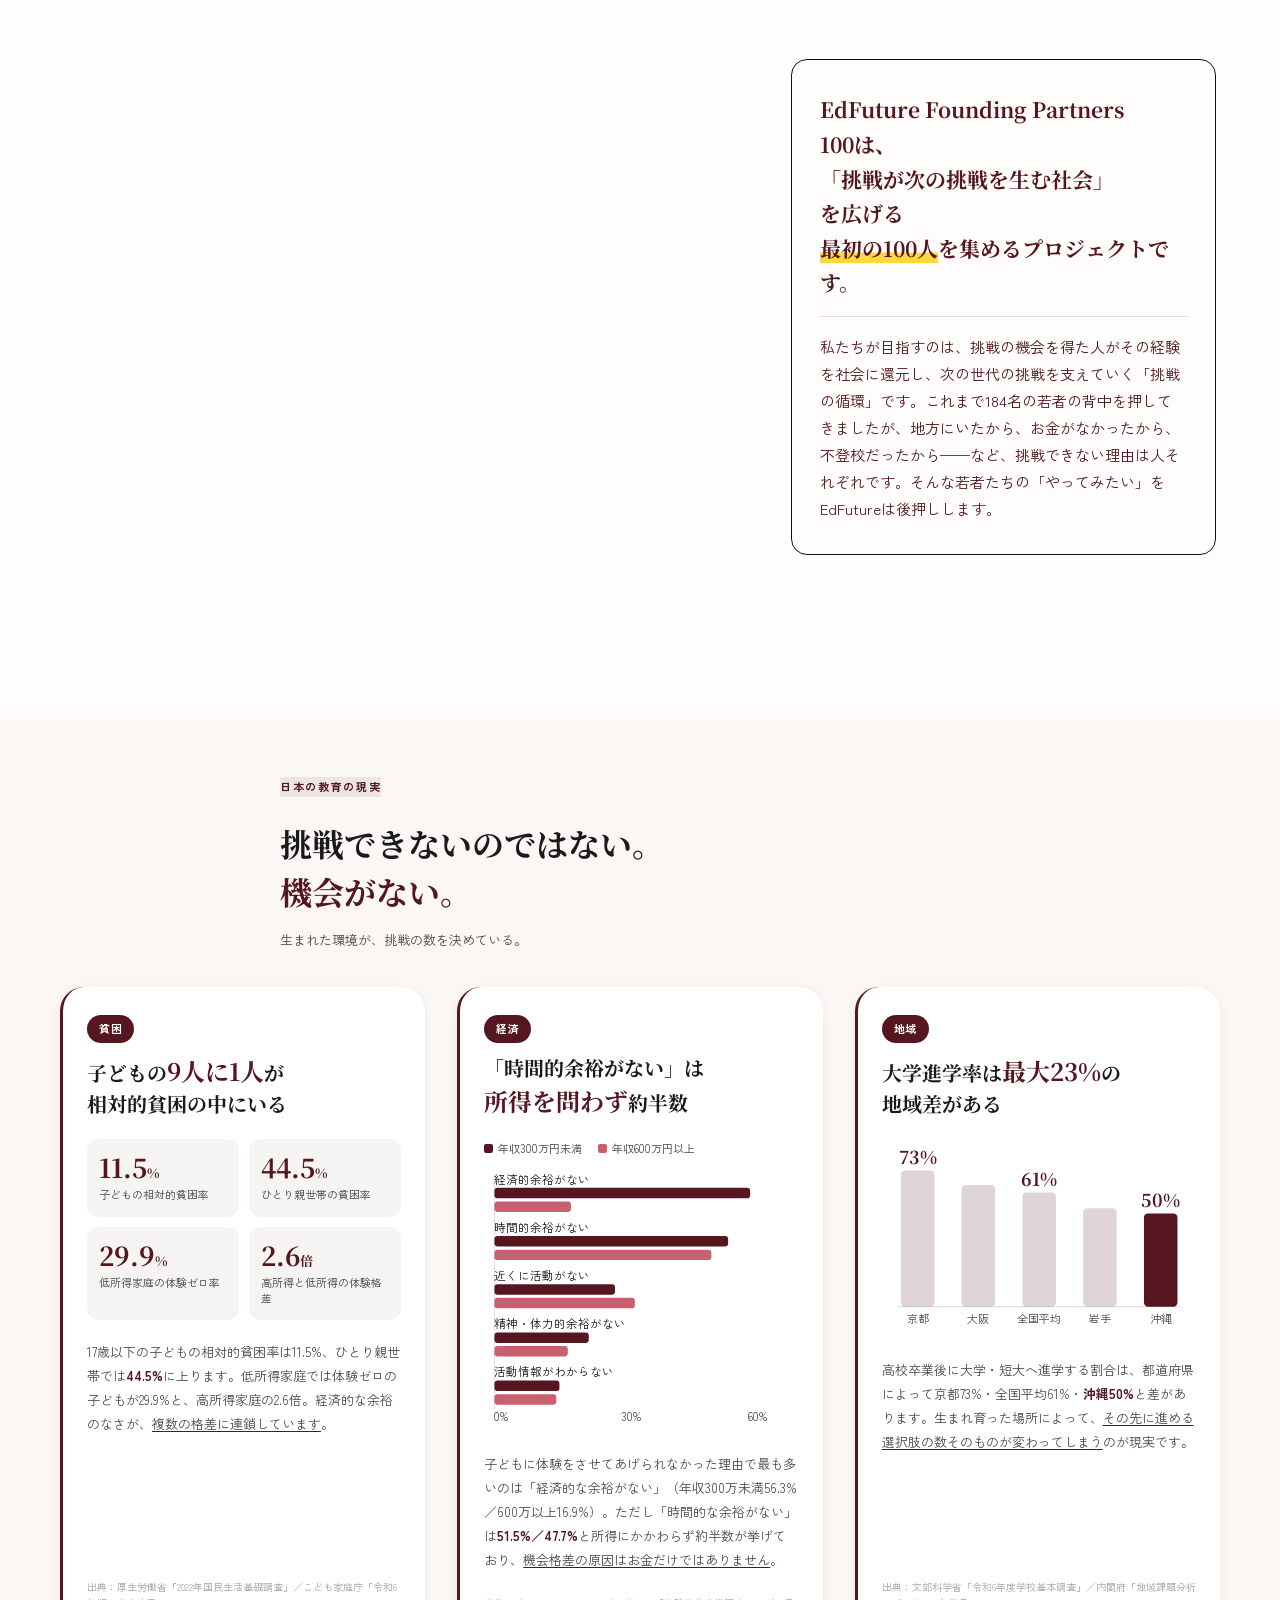
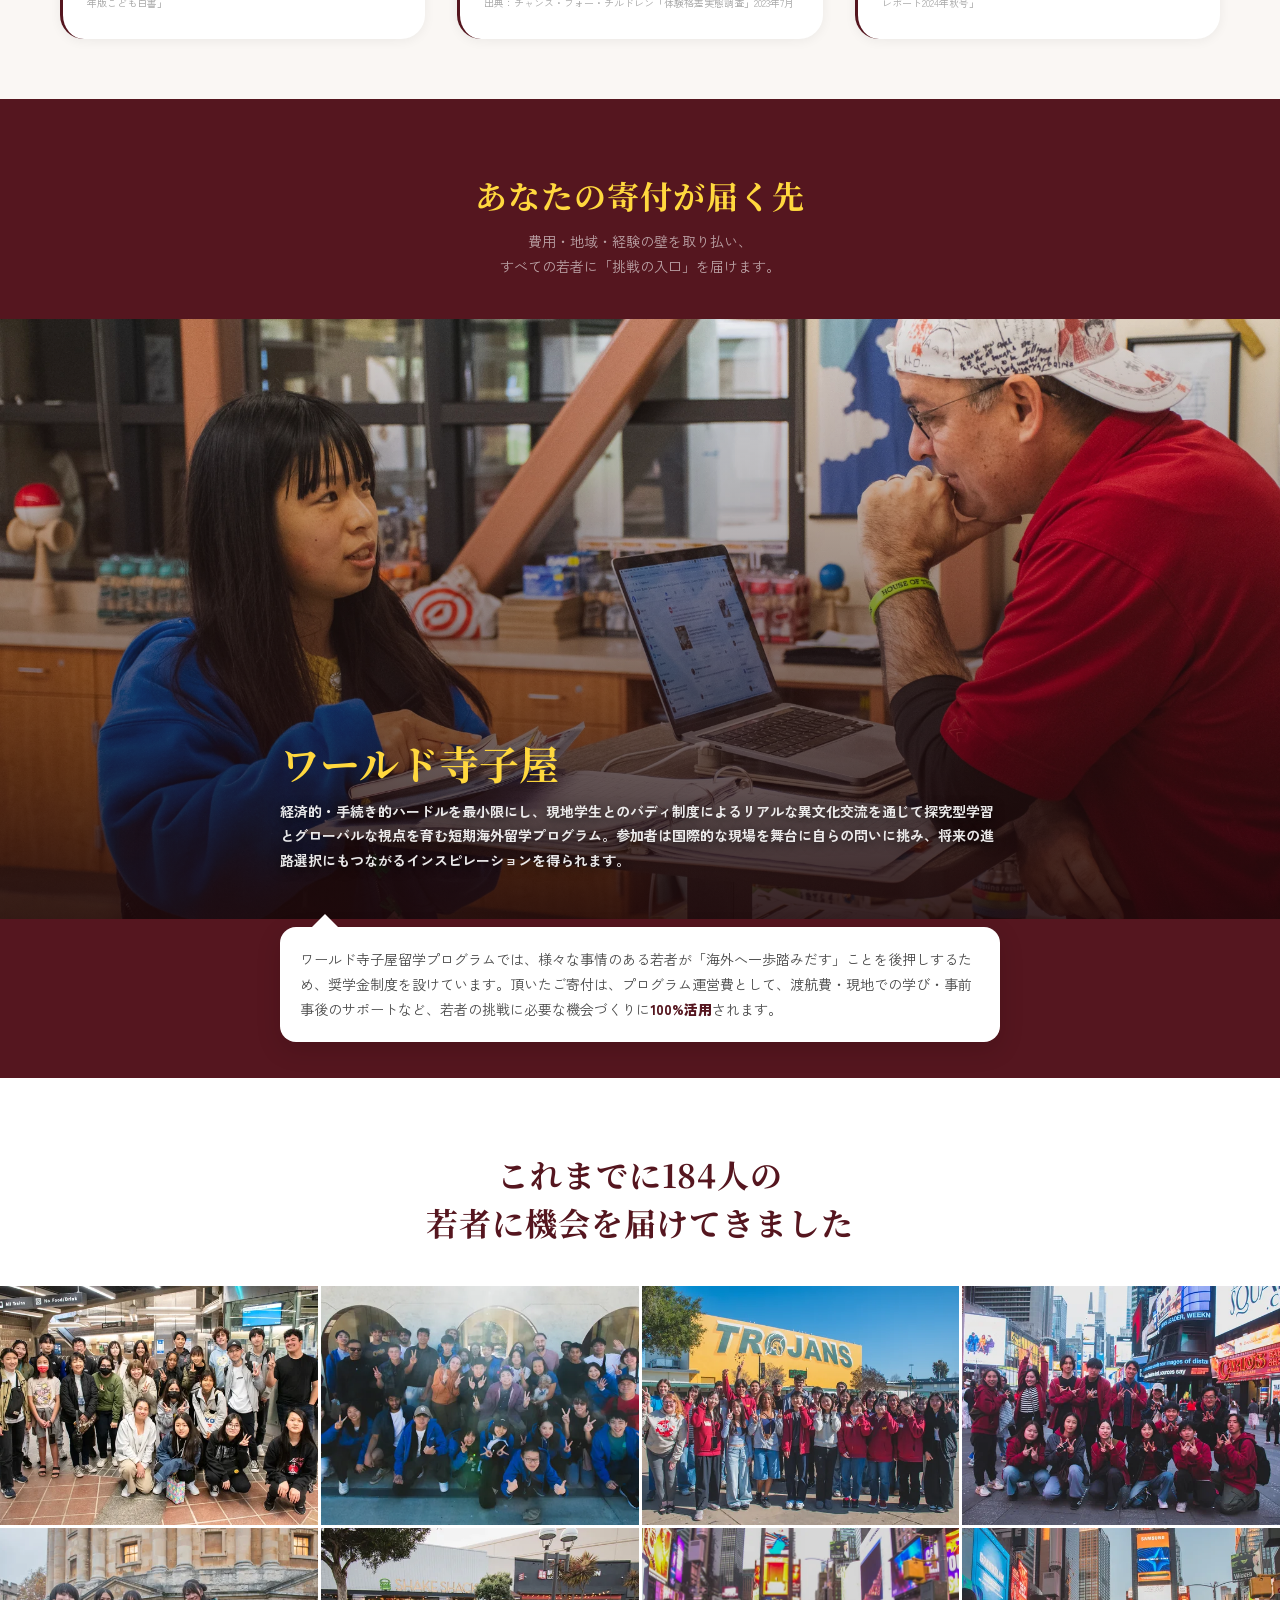
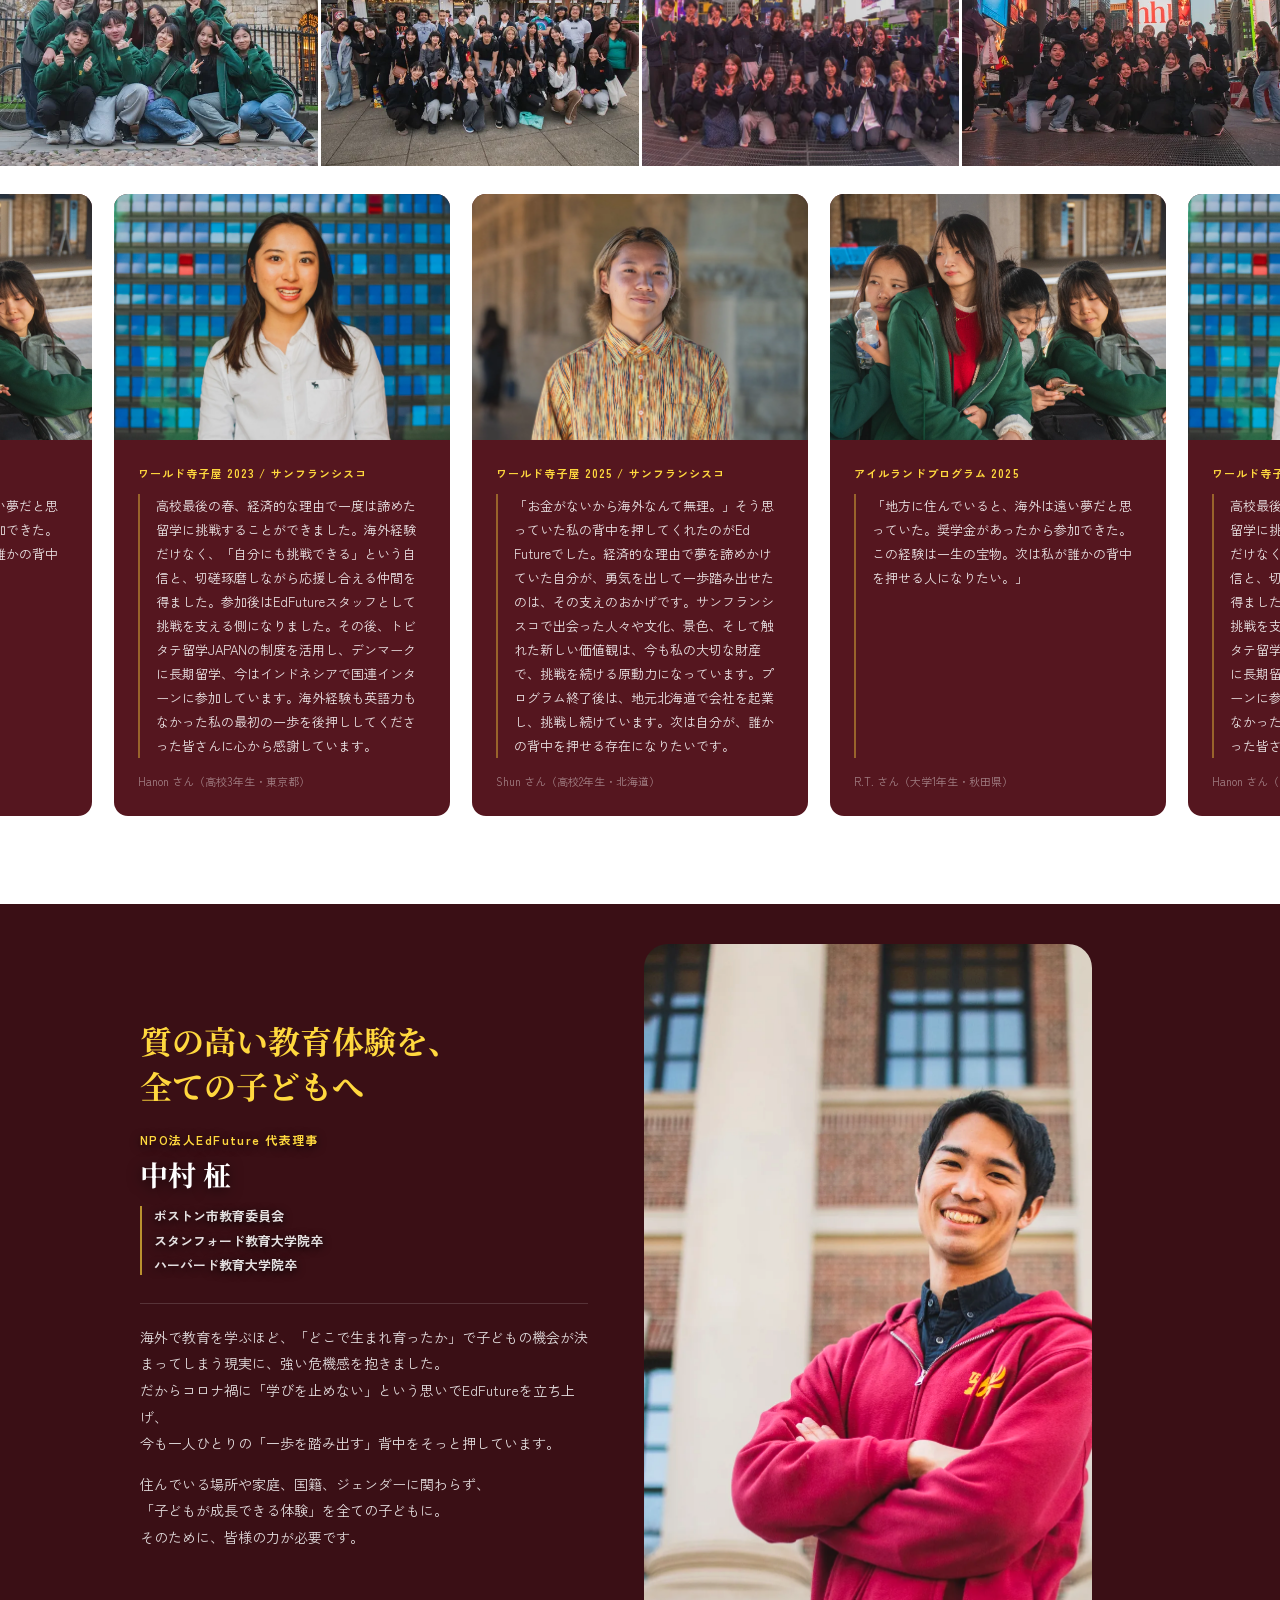
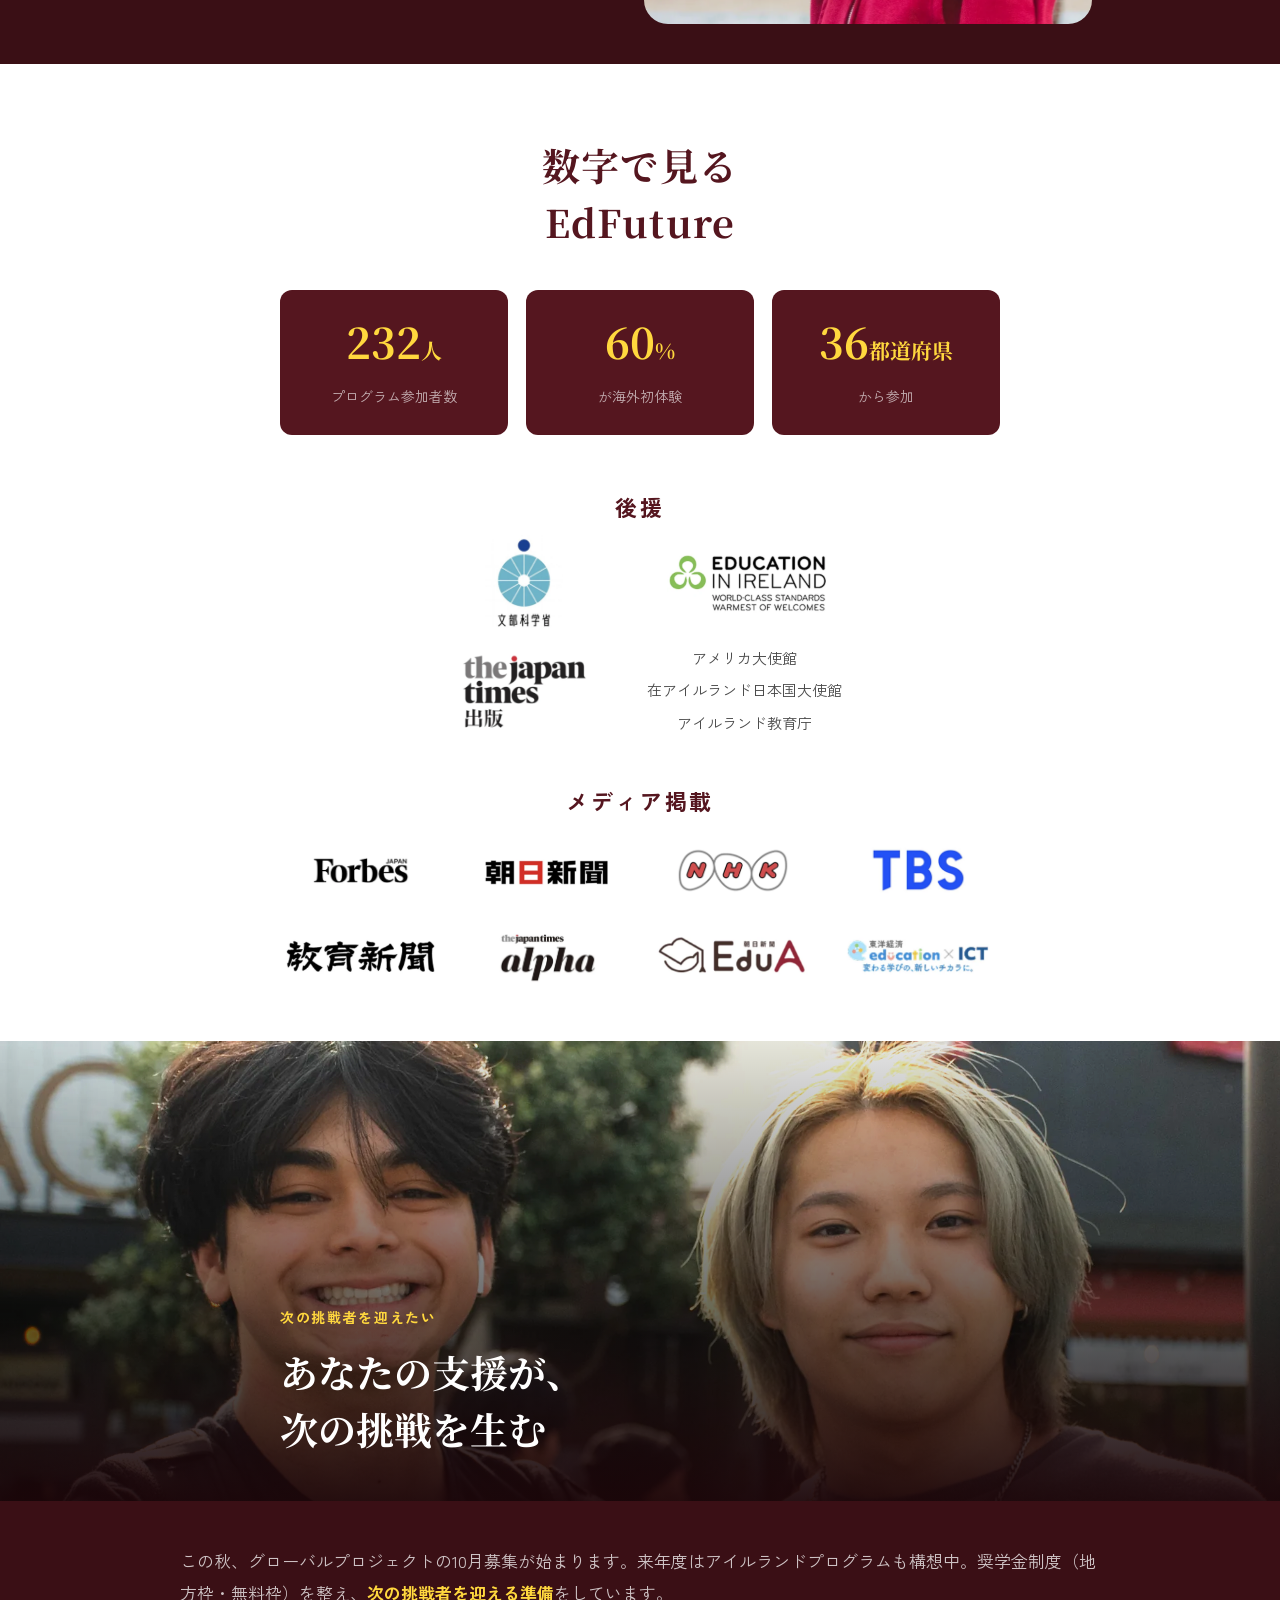
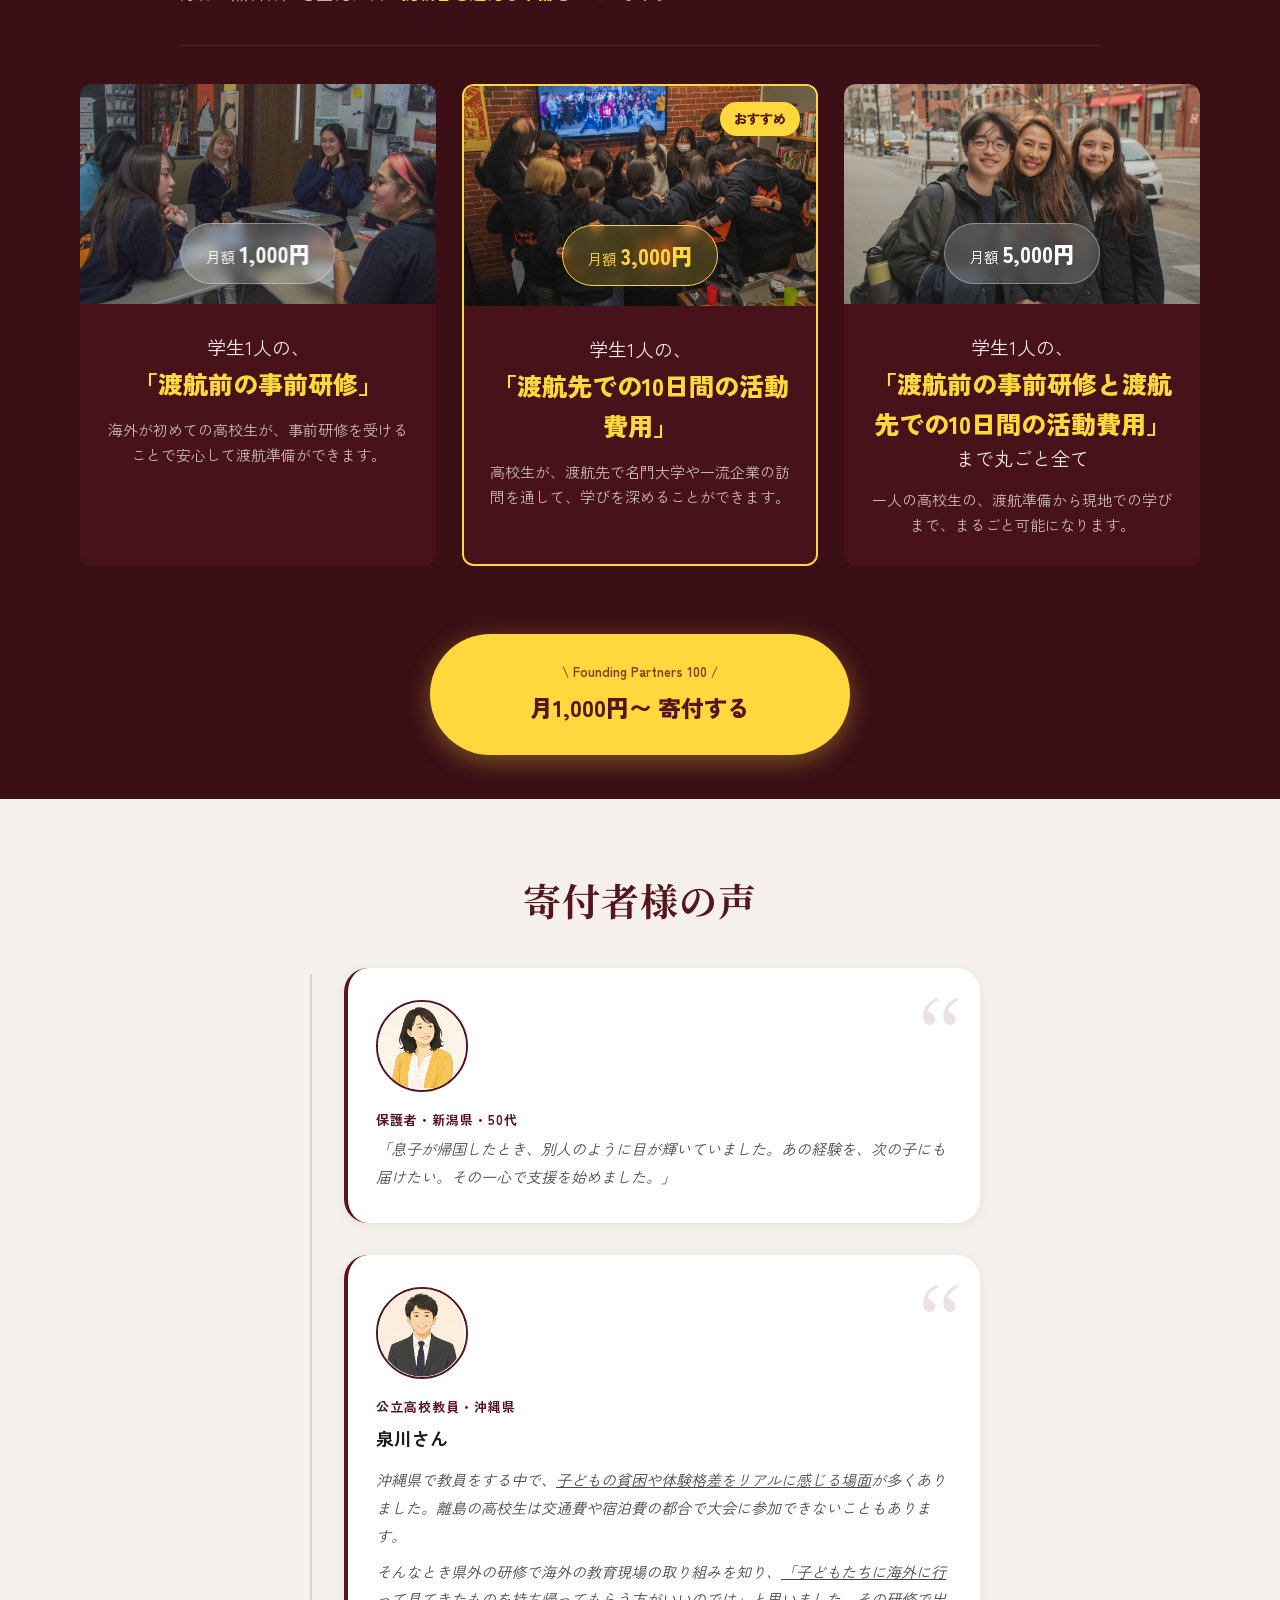
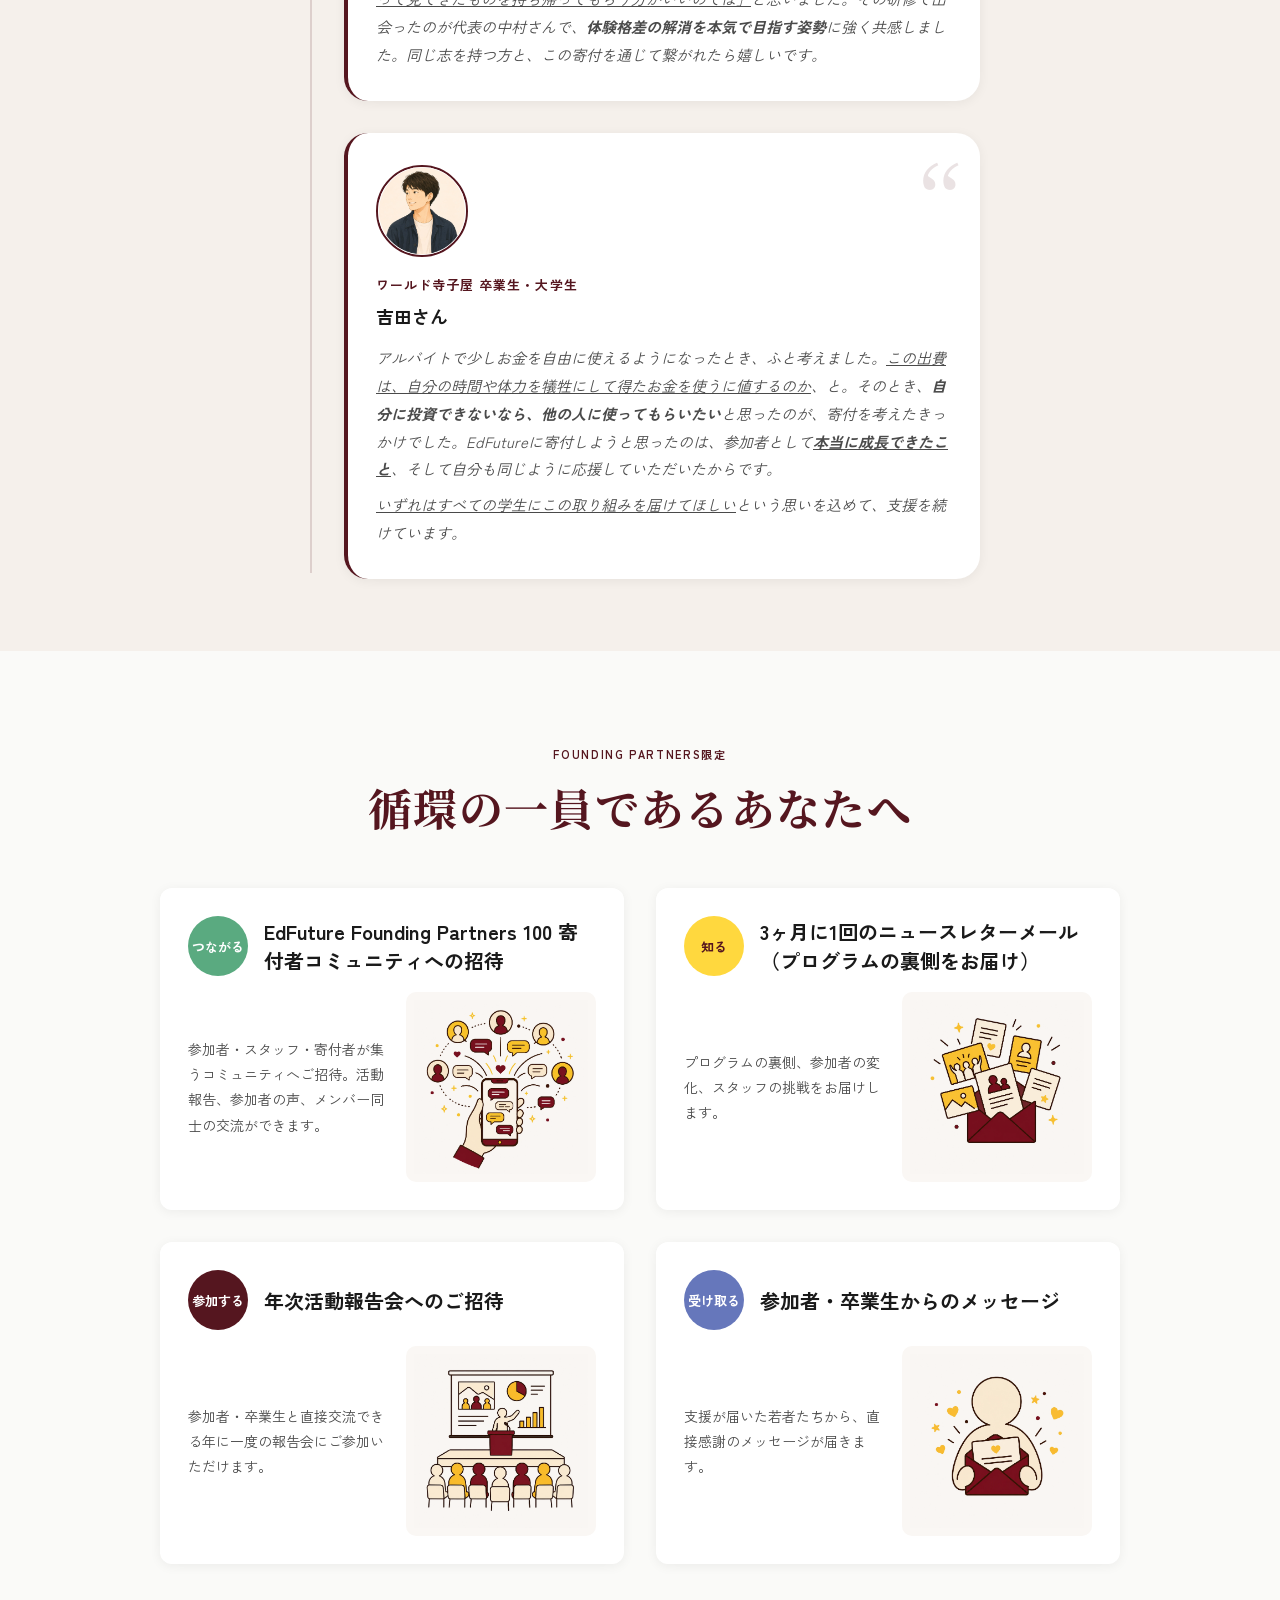
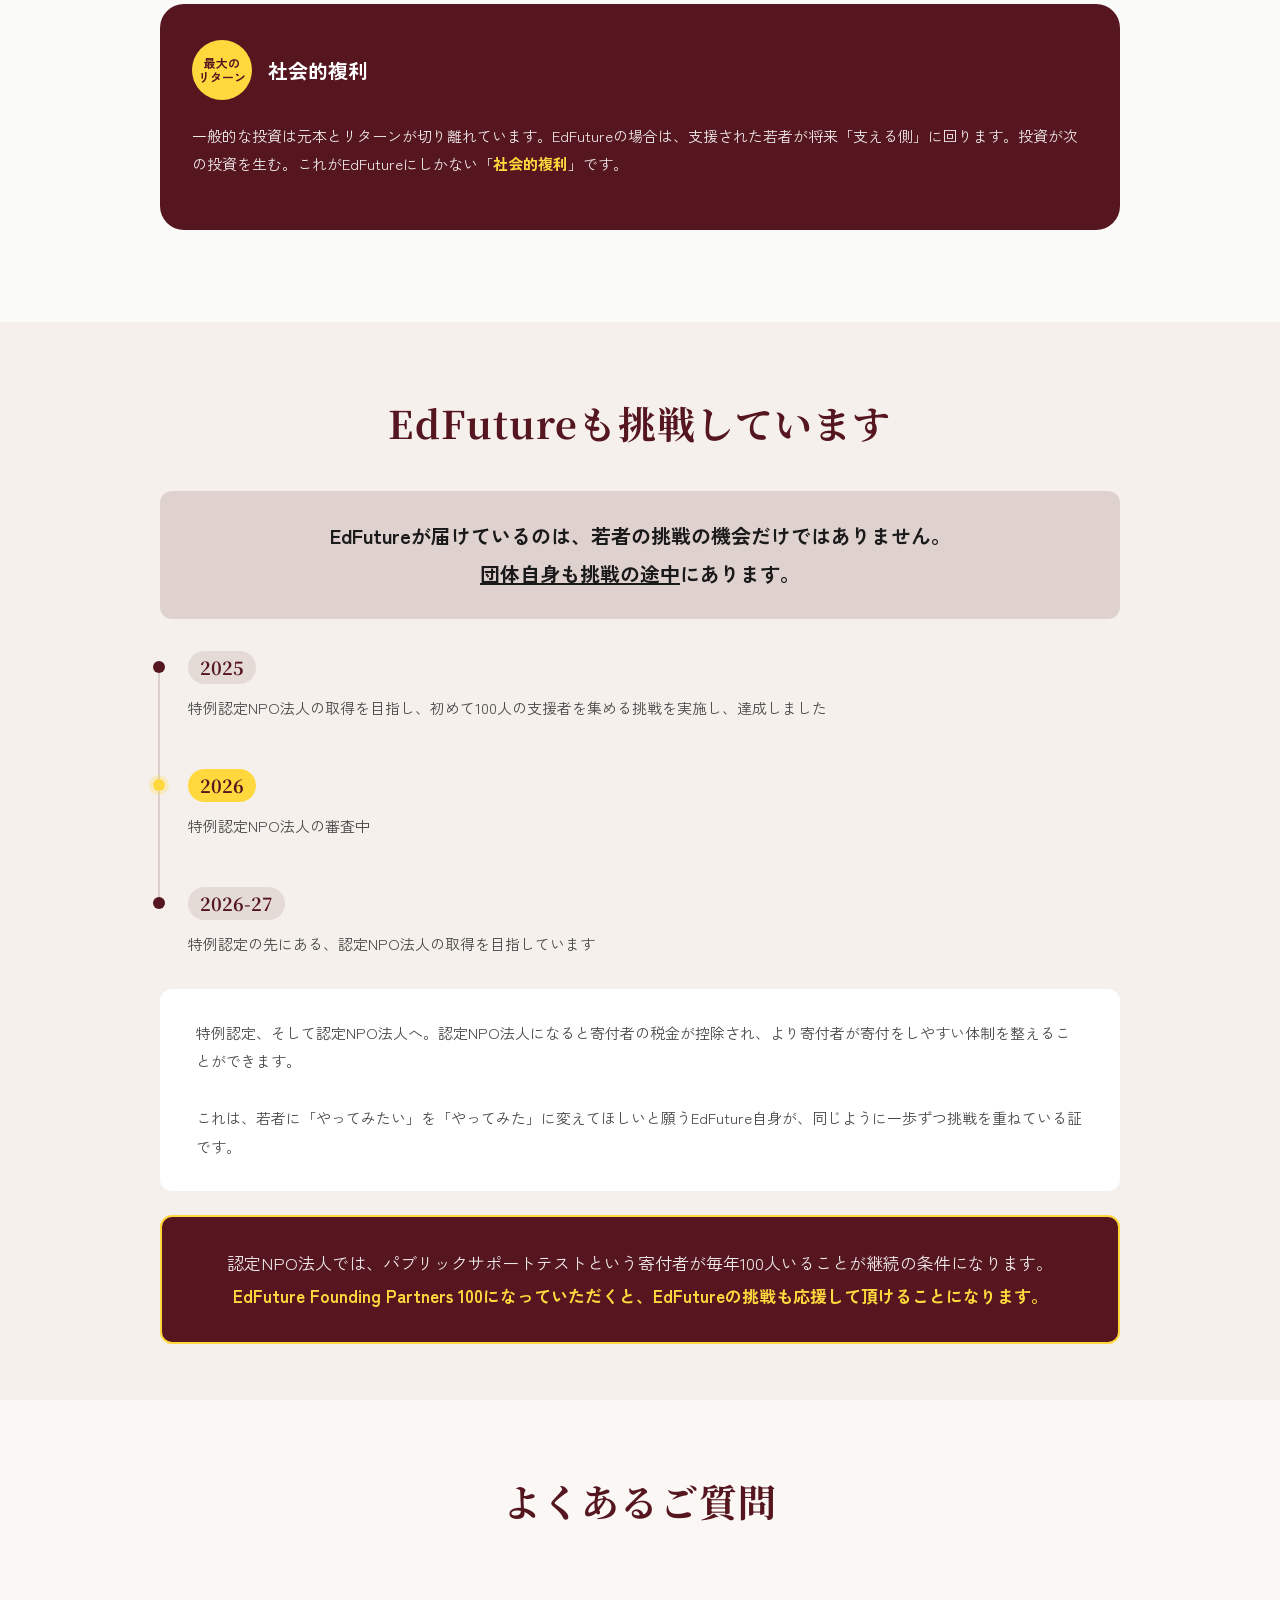
==== commit 5379df86: "chore: 未使用画像5点削除・S7 Shunさん証言の誤字修正 - 未参照画像を削除: 01.jpg, DSC_7768.webp, kinen.webp, sankasha.webp,   og" ====
--- a/index.html
+++ b/index.html
@@ -317,7 +317,7 @@
         <div class="voice-card__photo" style="background-image:url('images/1111.webp'); background-position: center 15%;"></div>
         <div class="voice-card__body">
           <p class="voice-card__program">ワールド寺子屋 2025 / サンフランシスコ</p>
-          <blockquote class="voice-card__quote">「お金がないから海外なんて無理。」そう思っていた私の背中を押してくれたのがEd Futureでした。経済的な理由で夢を諦めかけていた自分が、勇気を出して一歩踏み出せたのは、その支えのおかげです。サンフランシスコで出会った人々や文化、景色、そして触れた新しい価値観は、今も私の大切な財産で、挑戦を続ける原動力になっています。プログラム終了後は、地元北海道で会社を企業し、挑戦し続けてます。次は自分が、誰かの背中を押せる存在になりたいです。</blockquote>
+          <blockquote class="voice-card__quote">「お金がないから海外なんて無理。」そう思っていた私の背中を押してくれたのがEd Futureでした。経済的な理由で夢を諦めかけていた自分が、勇気を出して一歩踏み出せたのは、その支えのおかげです。サンフランシスコで出会った人々や文化、景色、そして触れた新しい価値観は、今も私の大切な財産で、挑戦を続ける原動力になっています。プログラム終了後は、地元北海道で会社を起業し、挑戦し続けています。次は自分が、誰かの背中を押せる存在になりたいです。</blockquote>
           <p class="voice-card__name">Shun さん（高校2年生・北海道）</p>
         </div>
       </div>
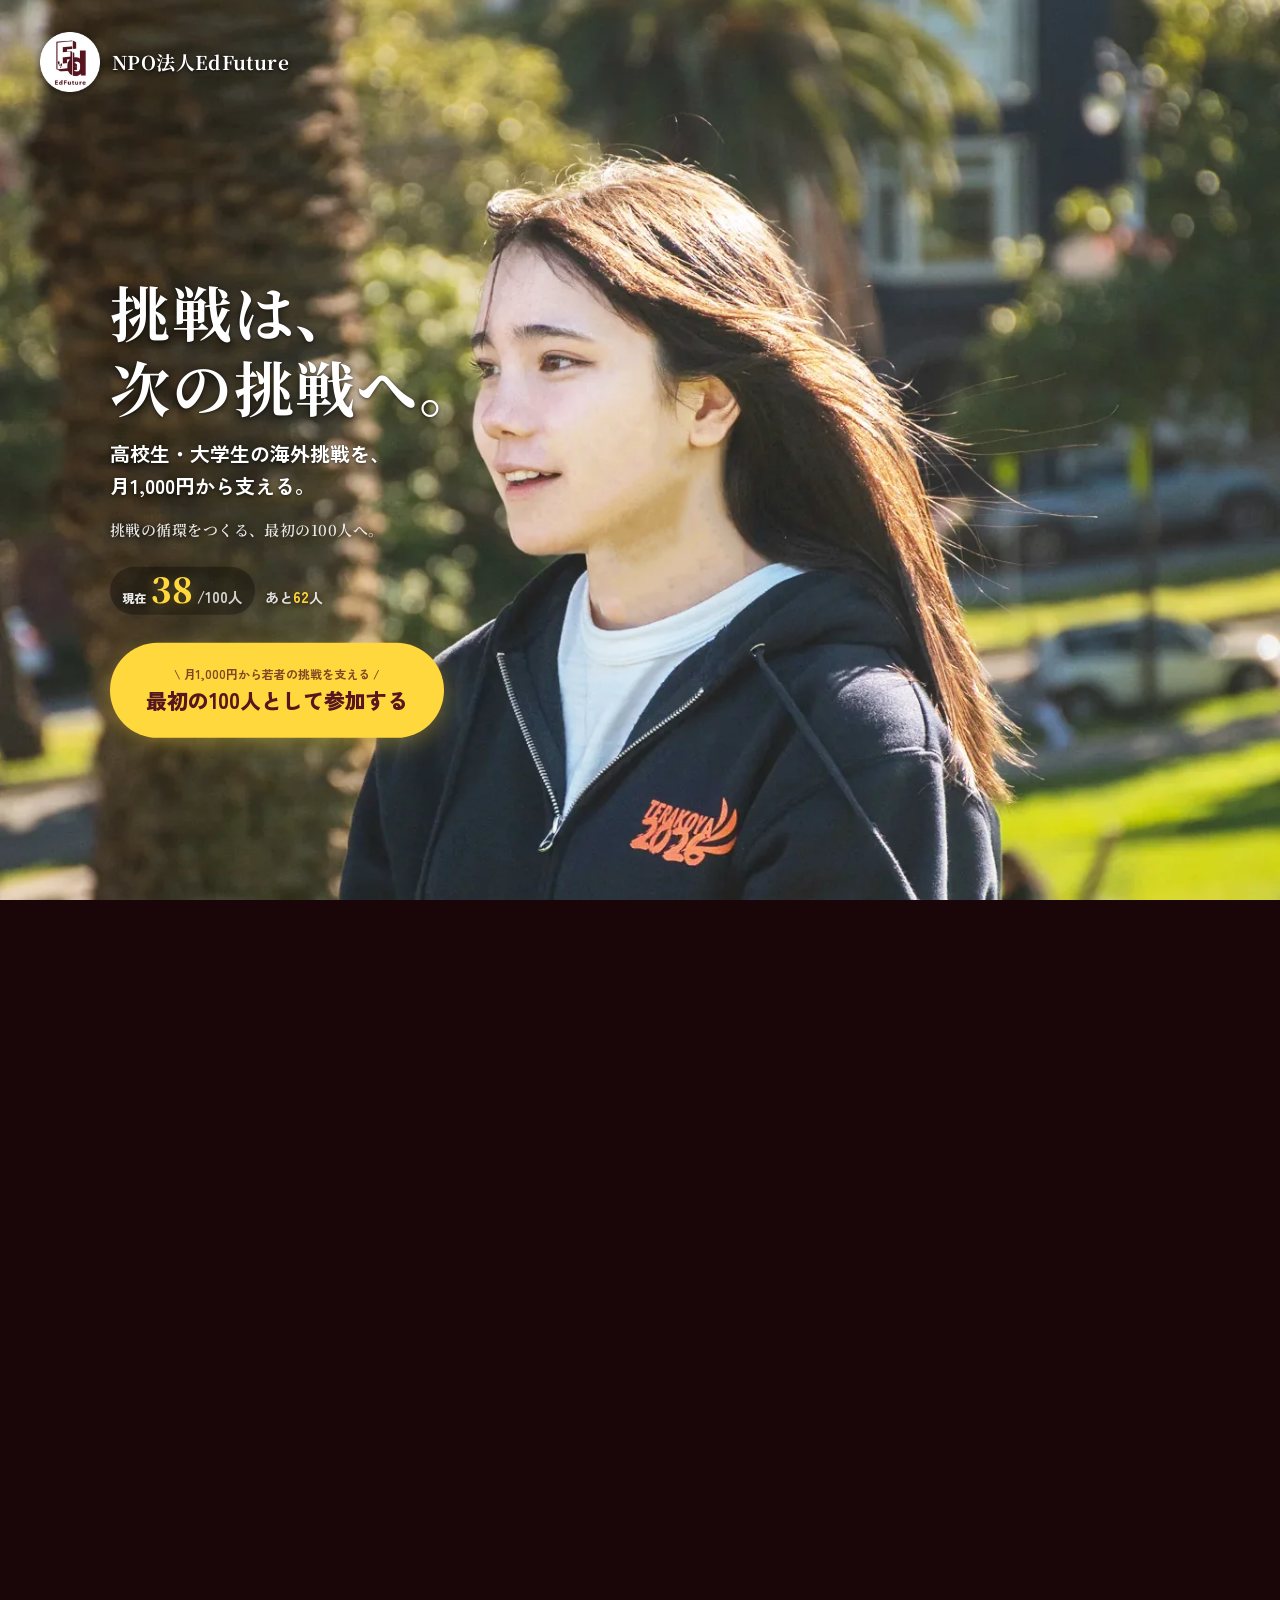
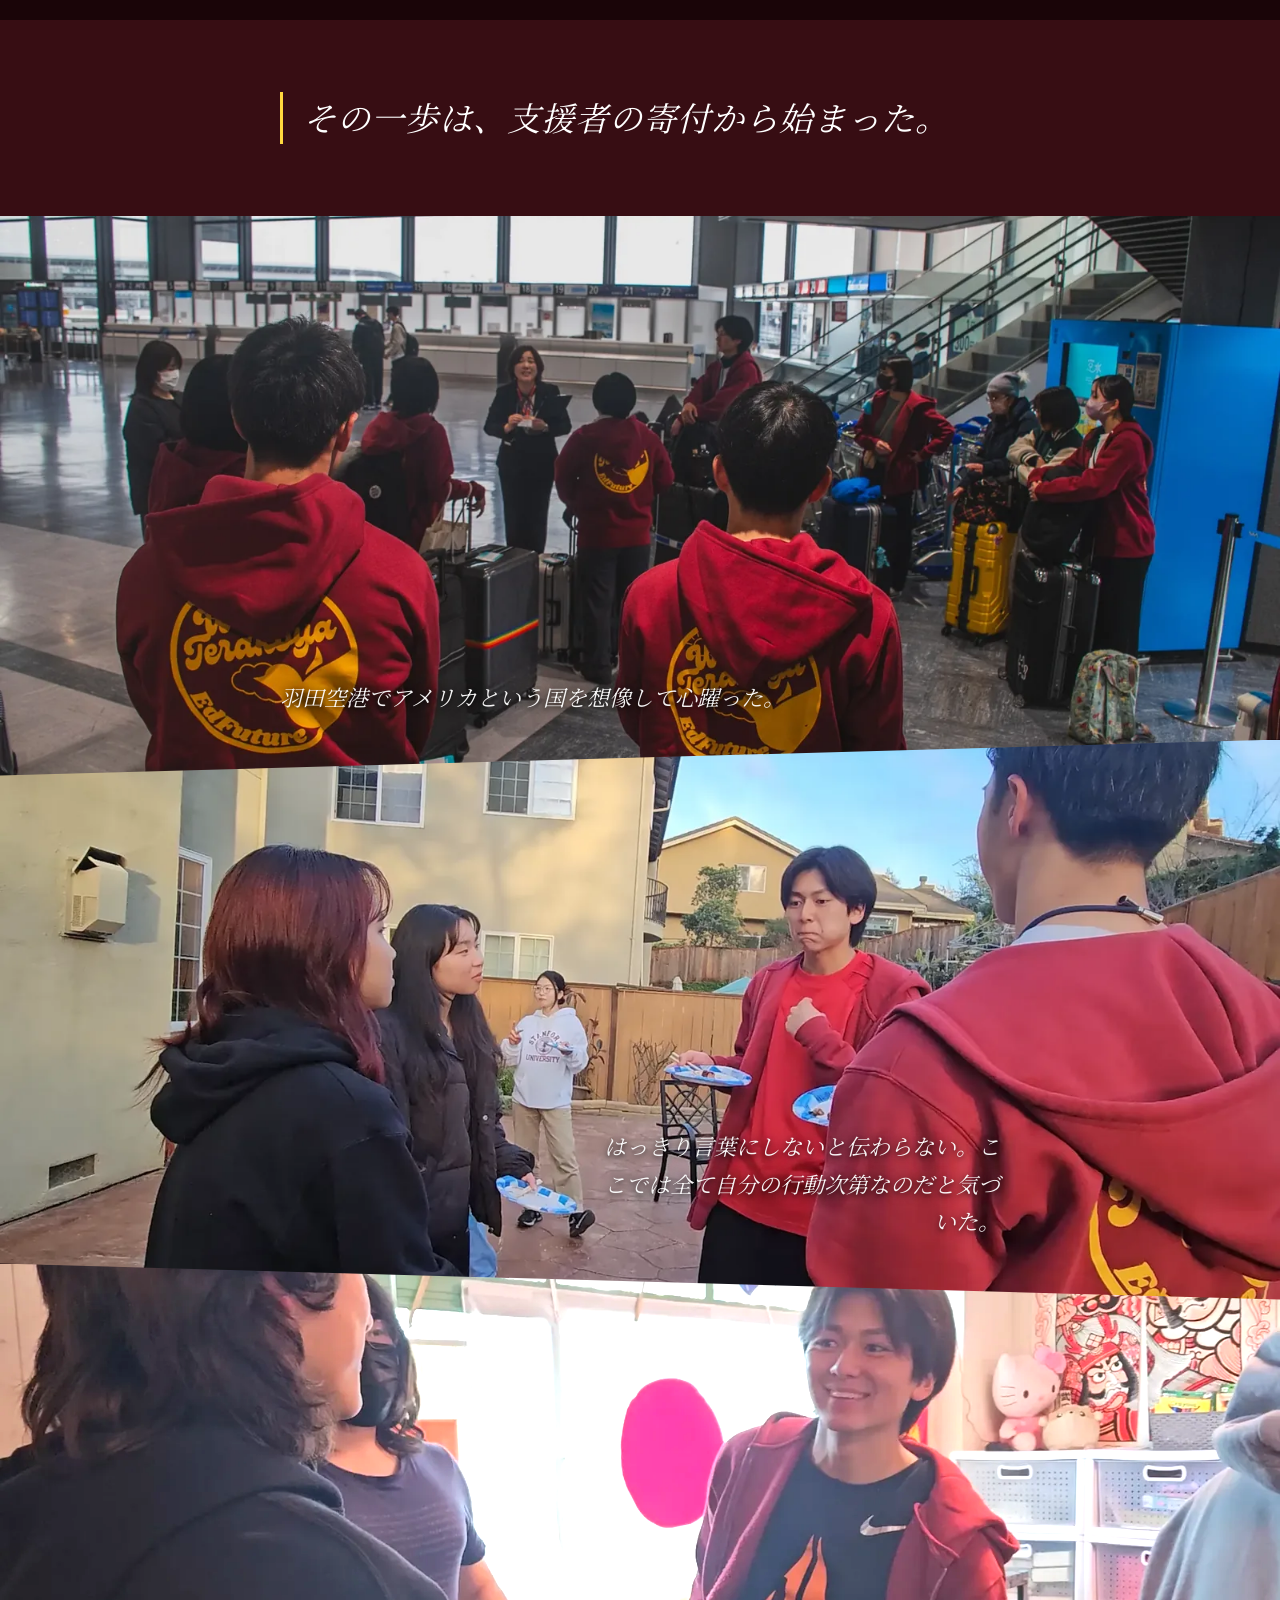
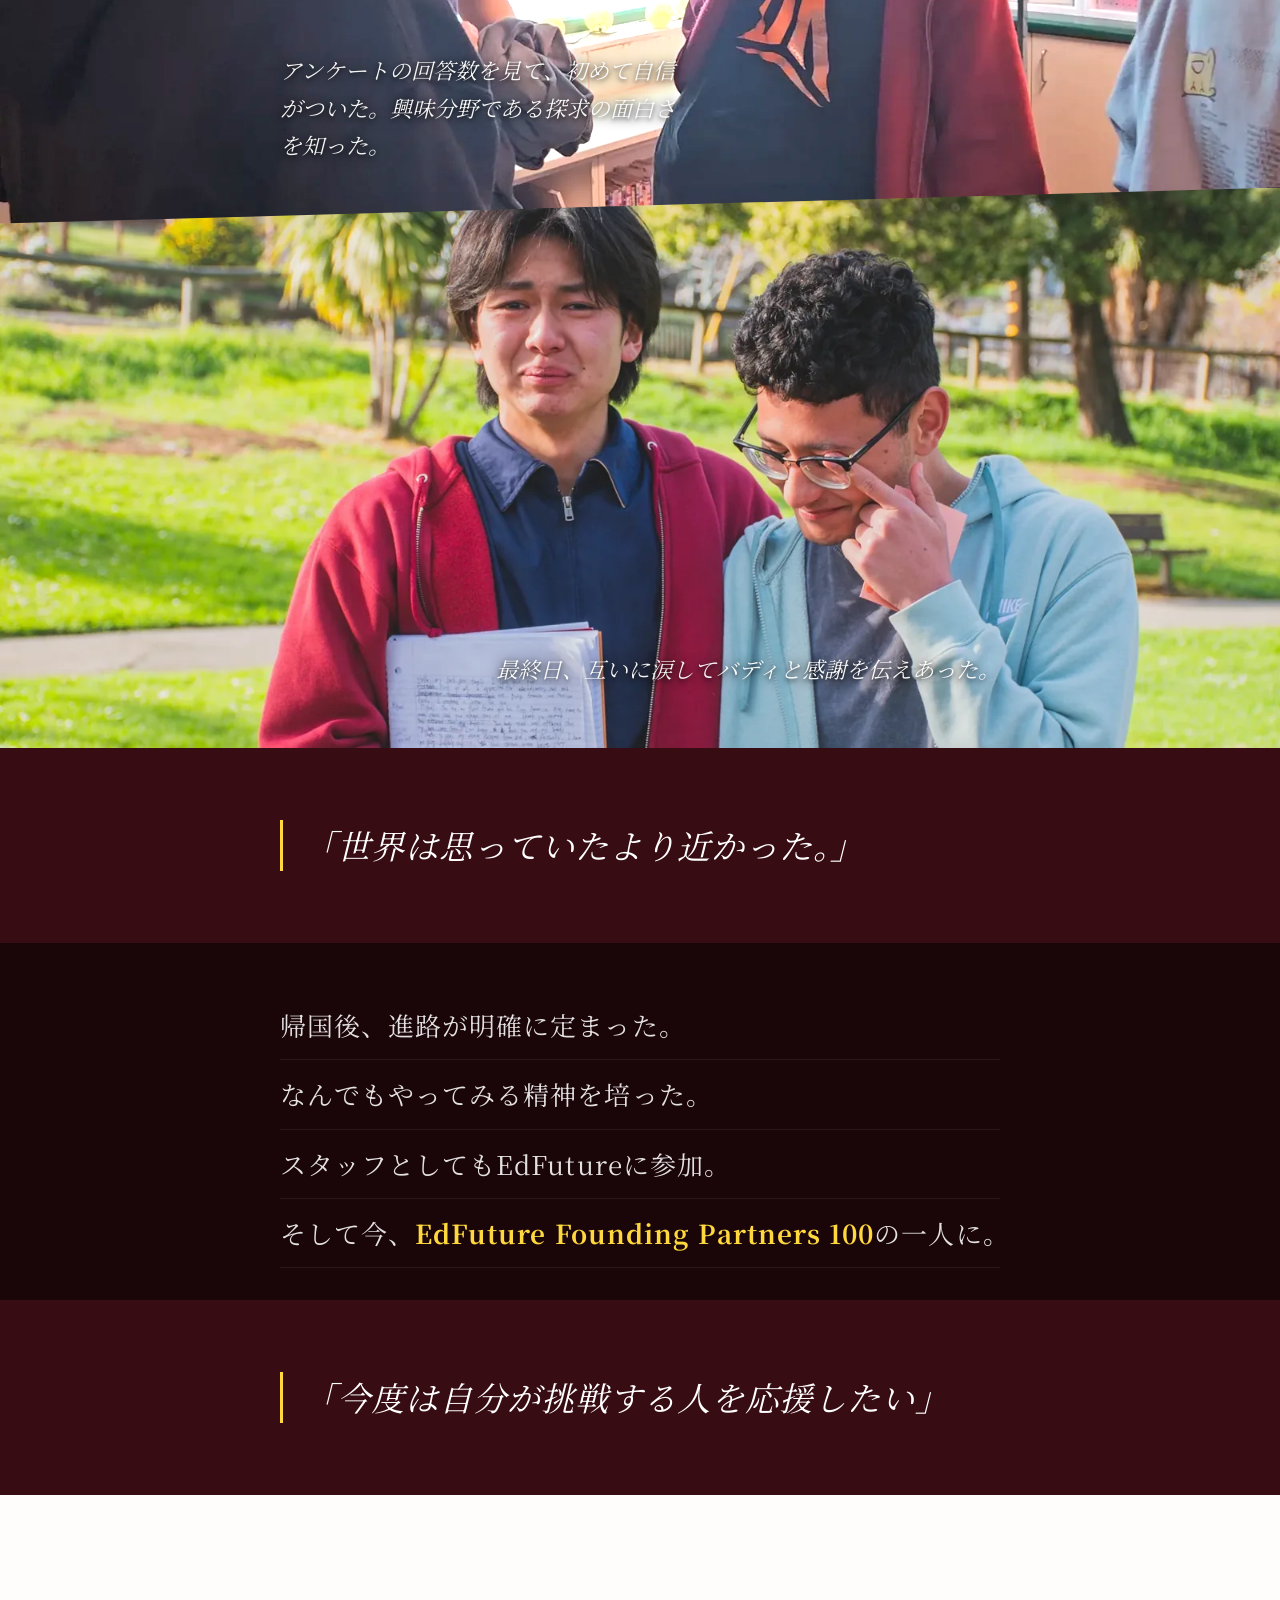
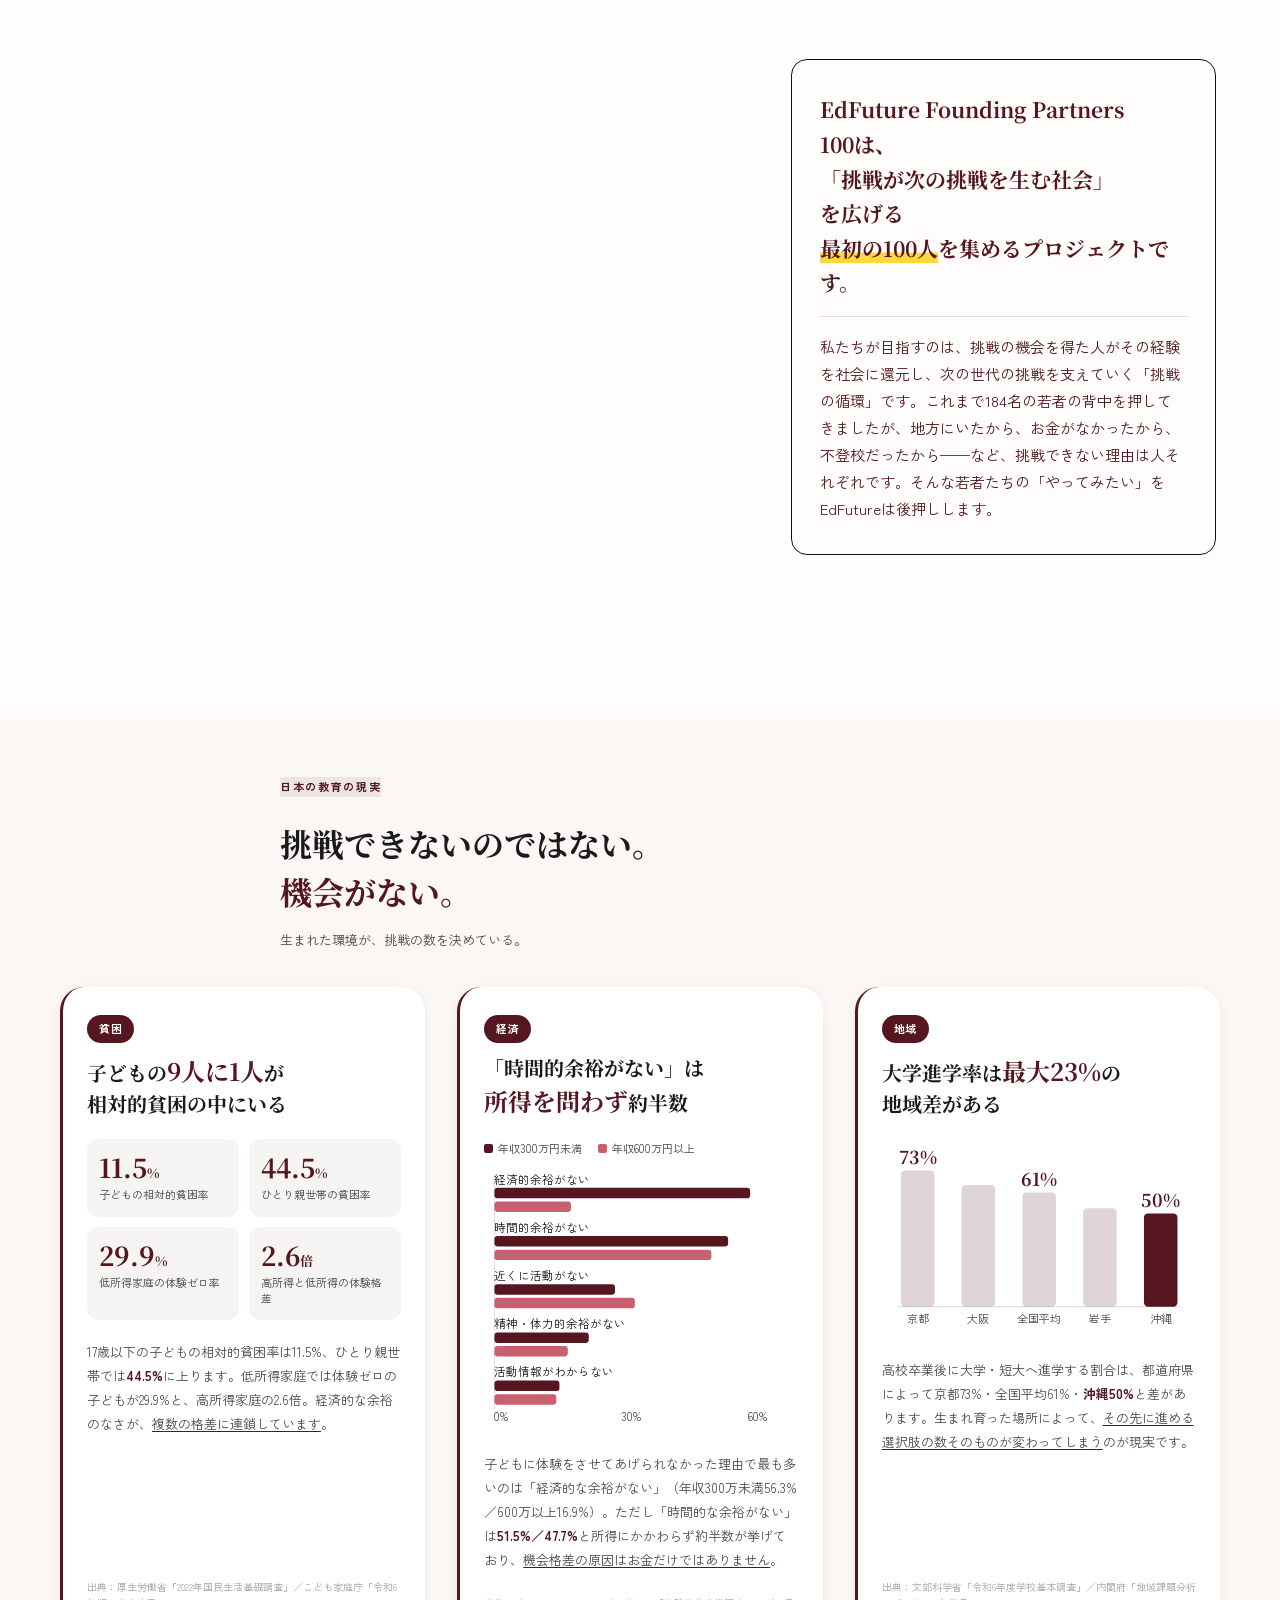
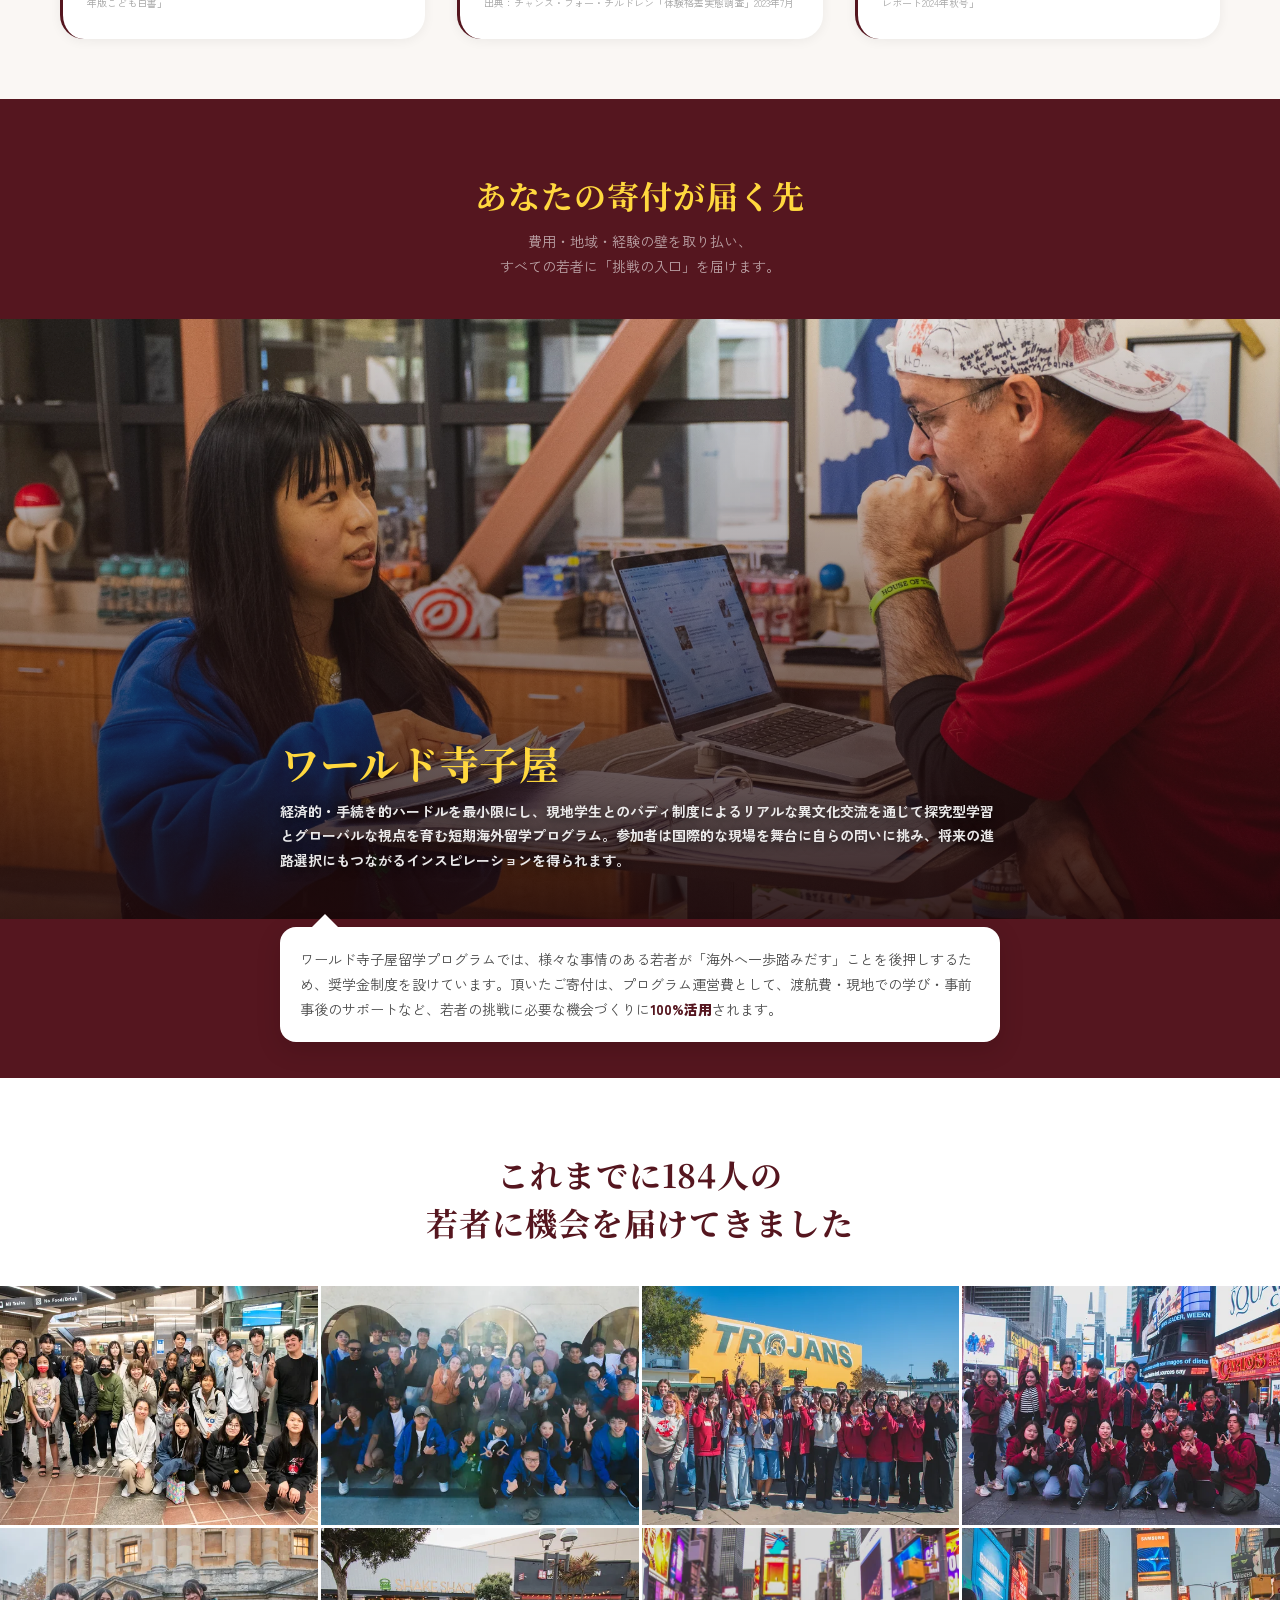
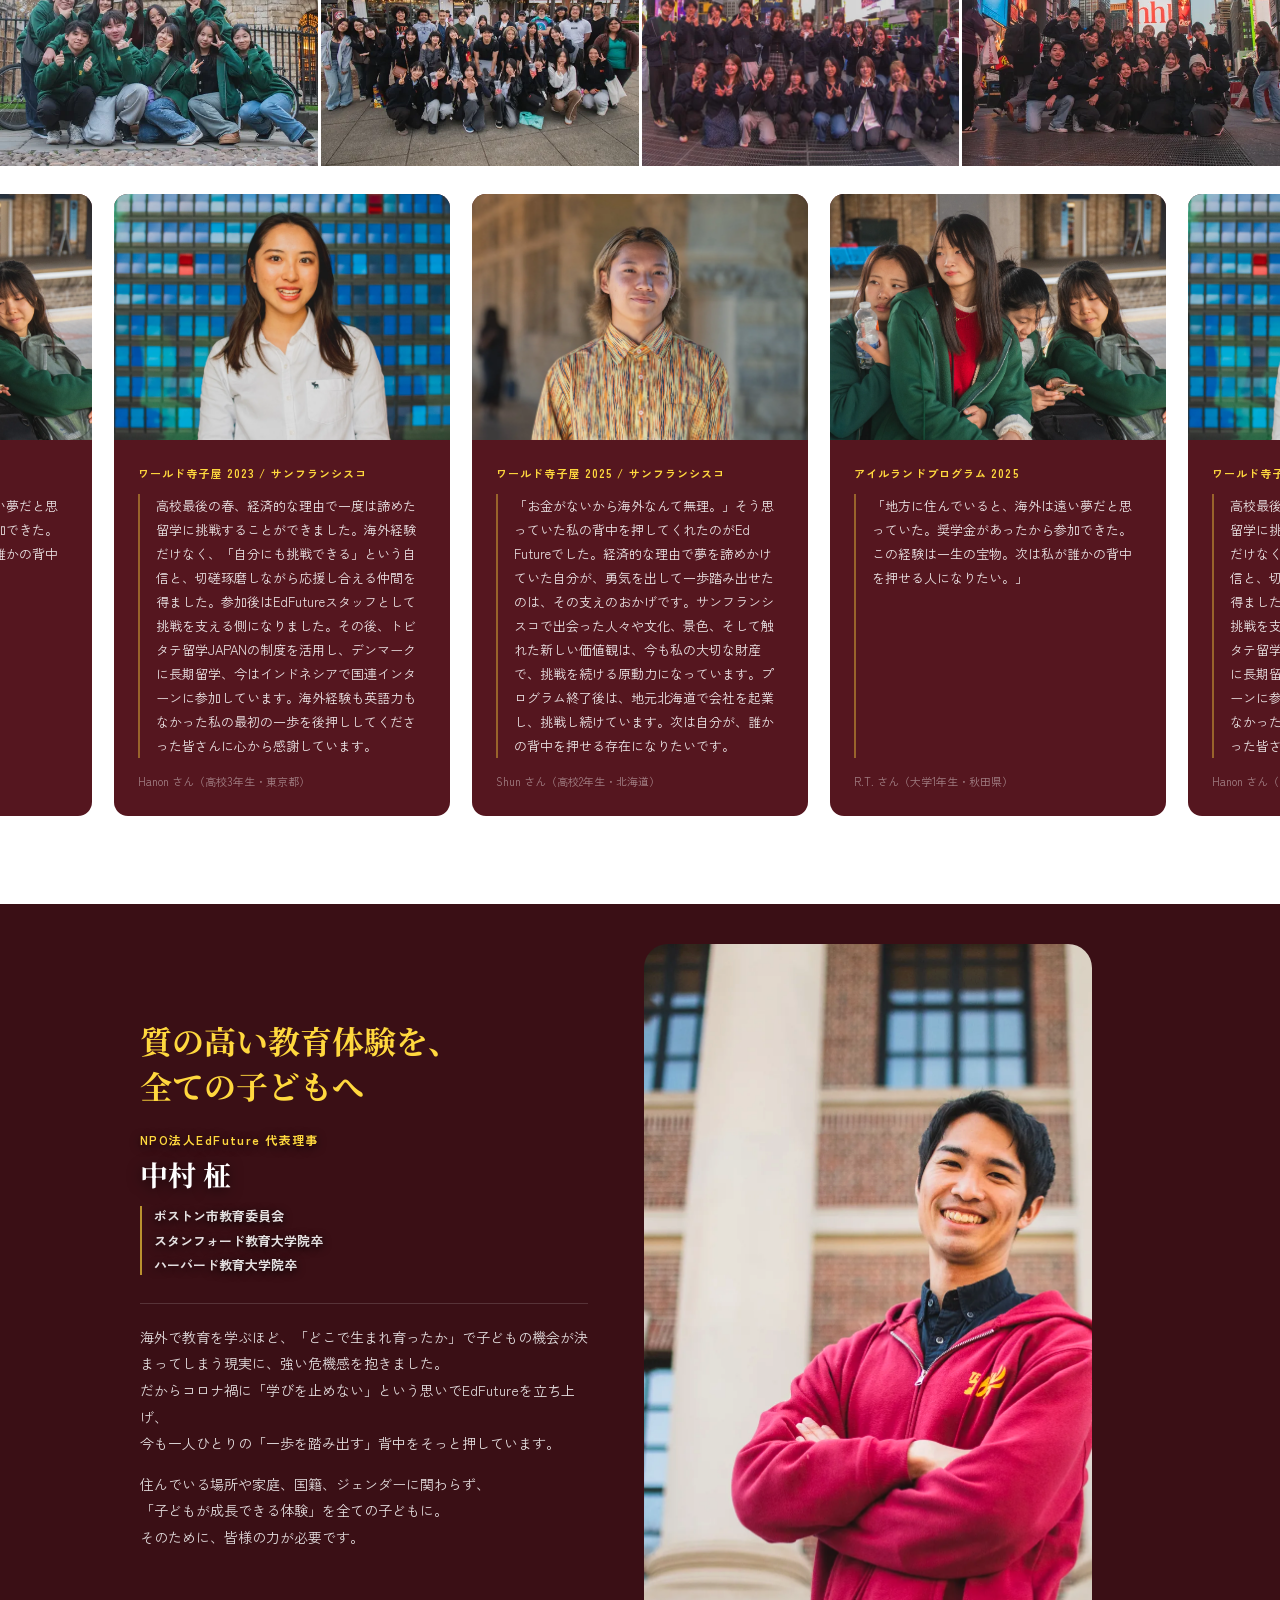
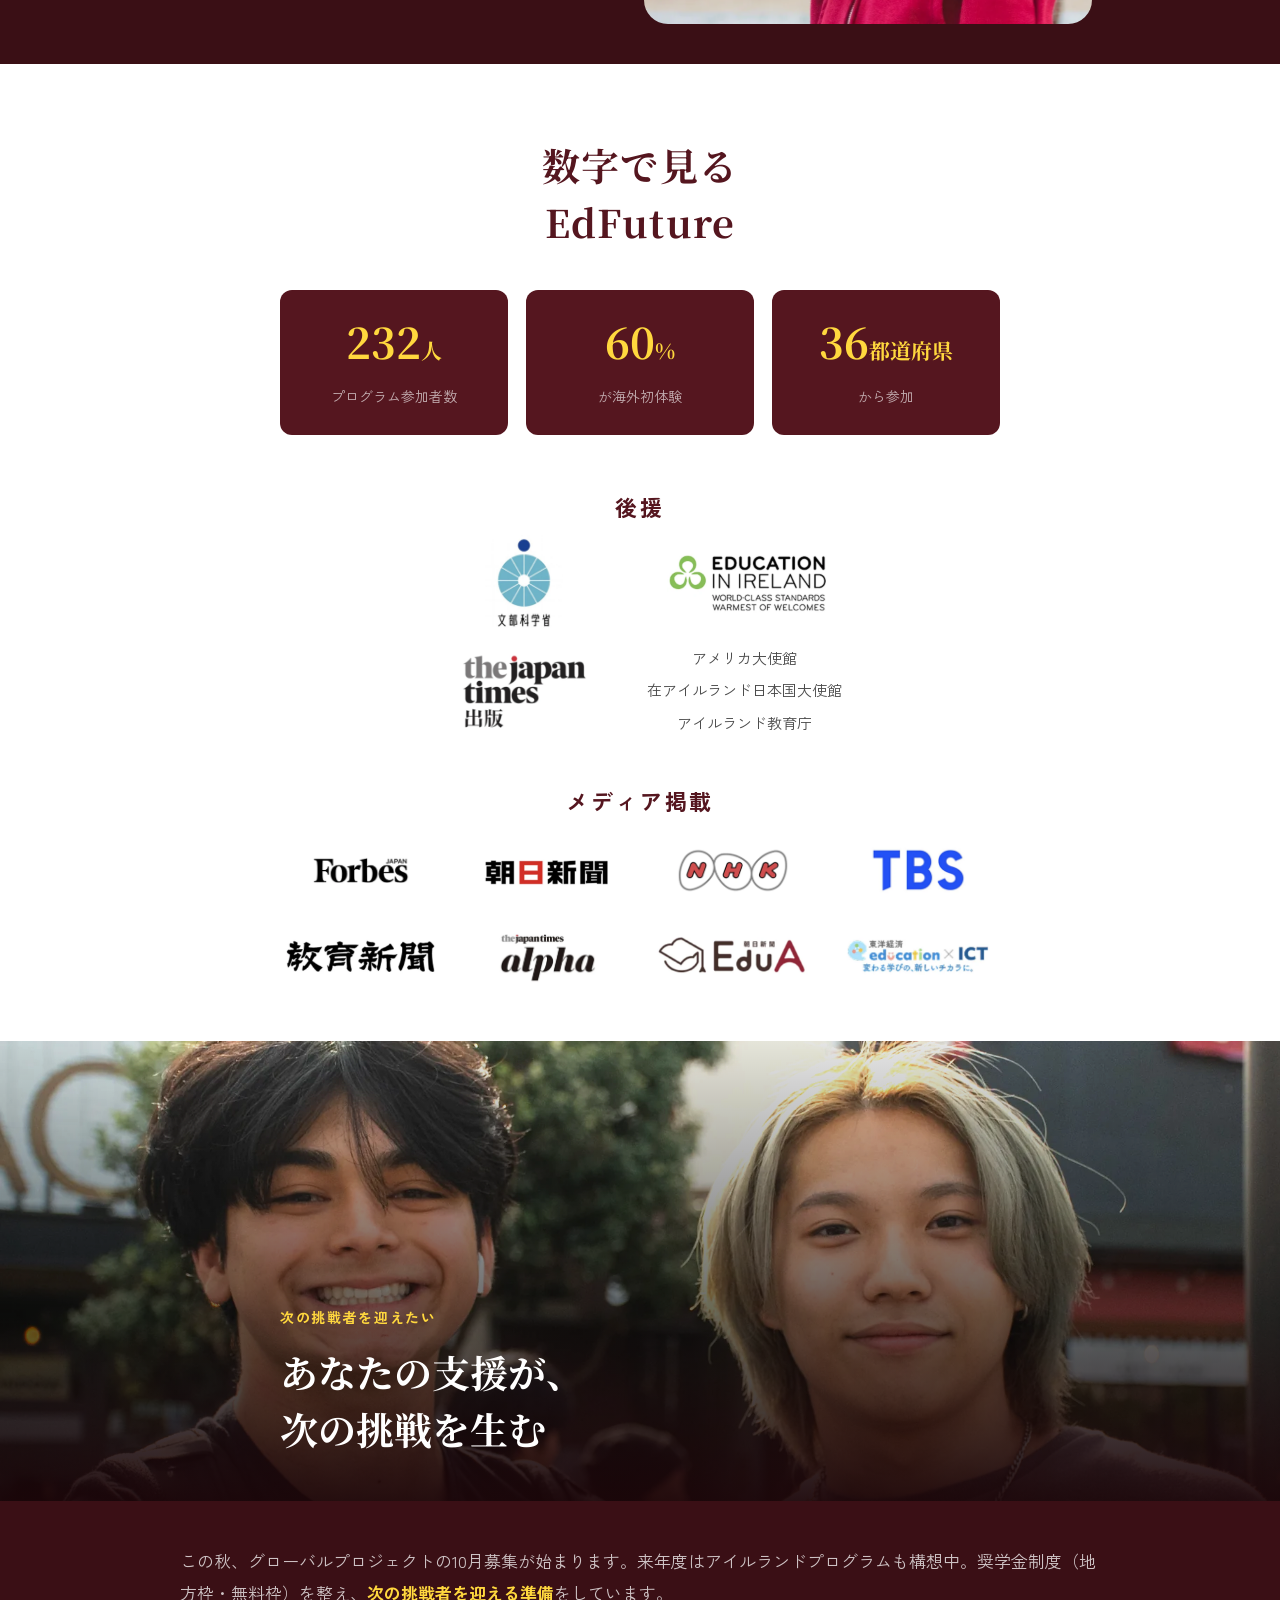
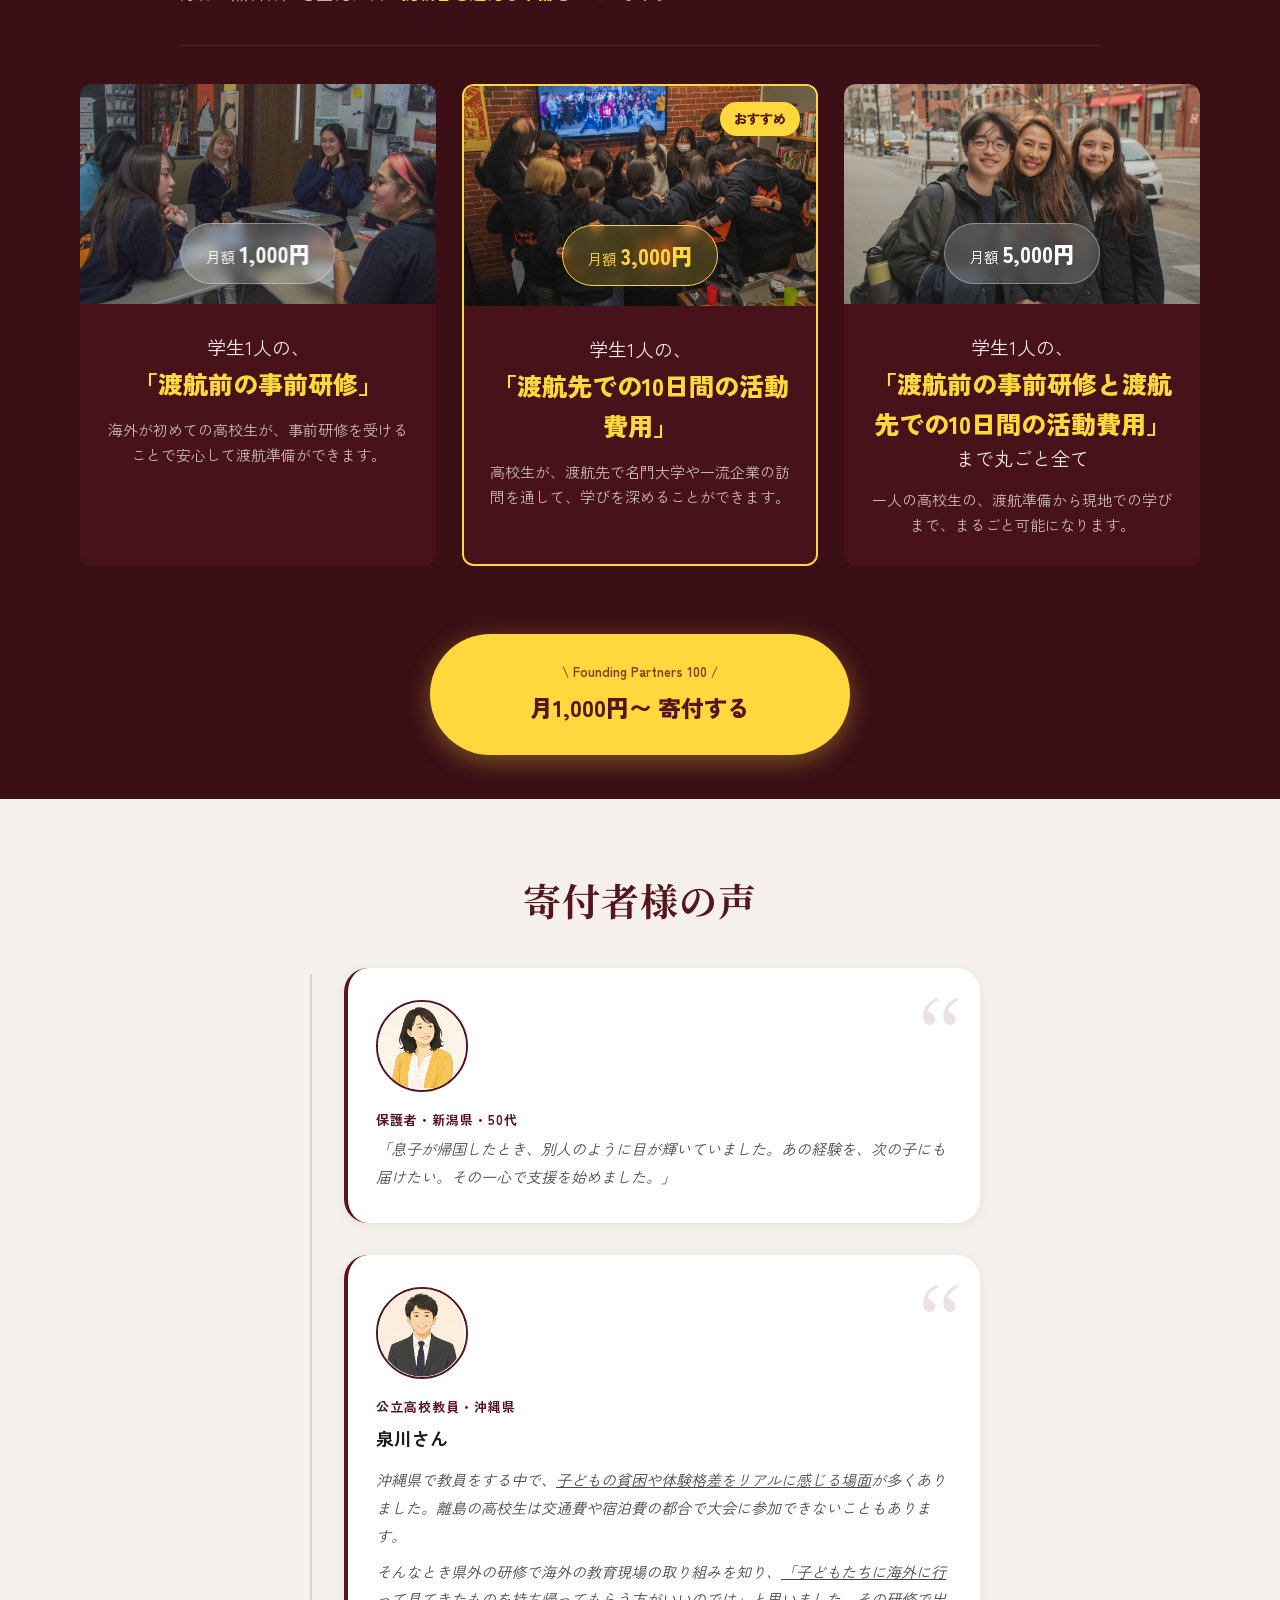
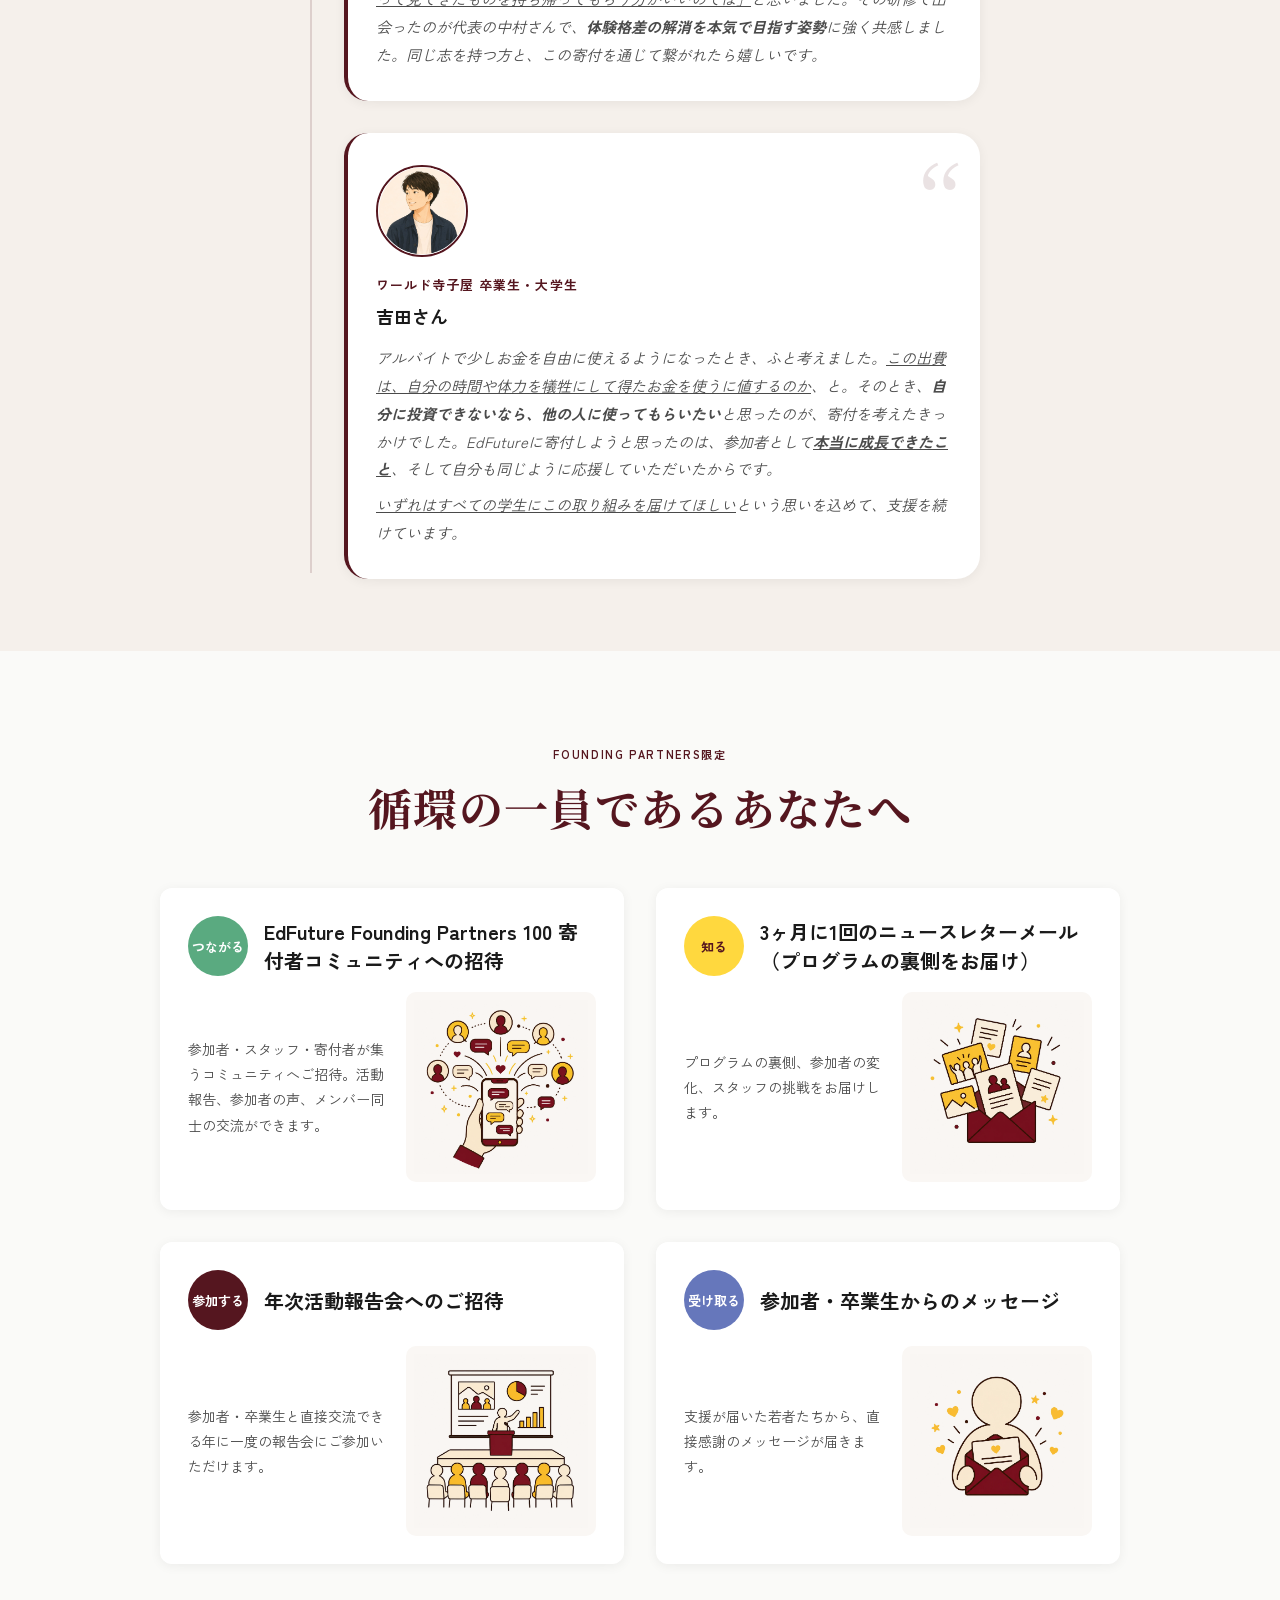
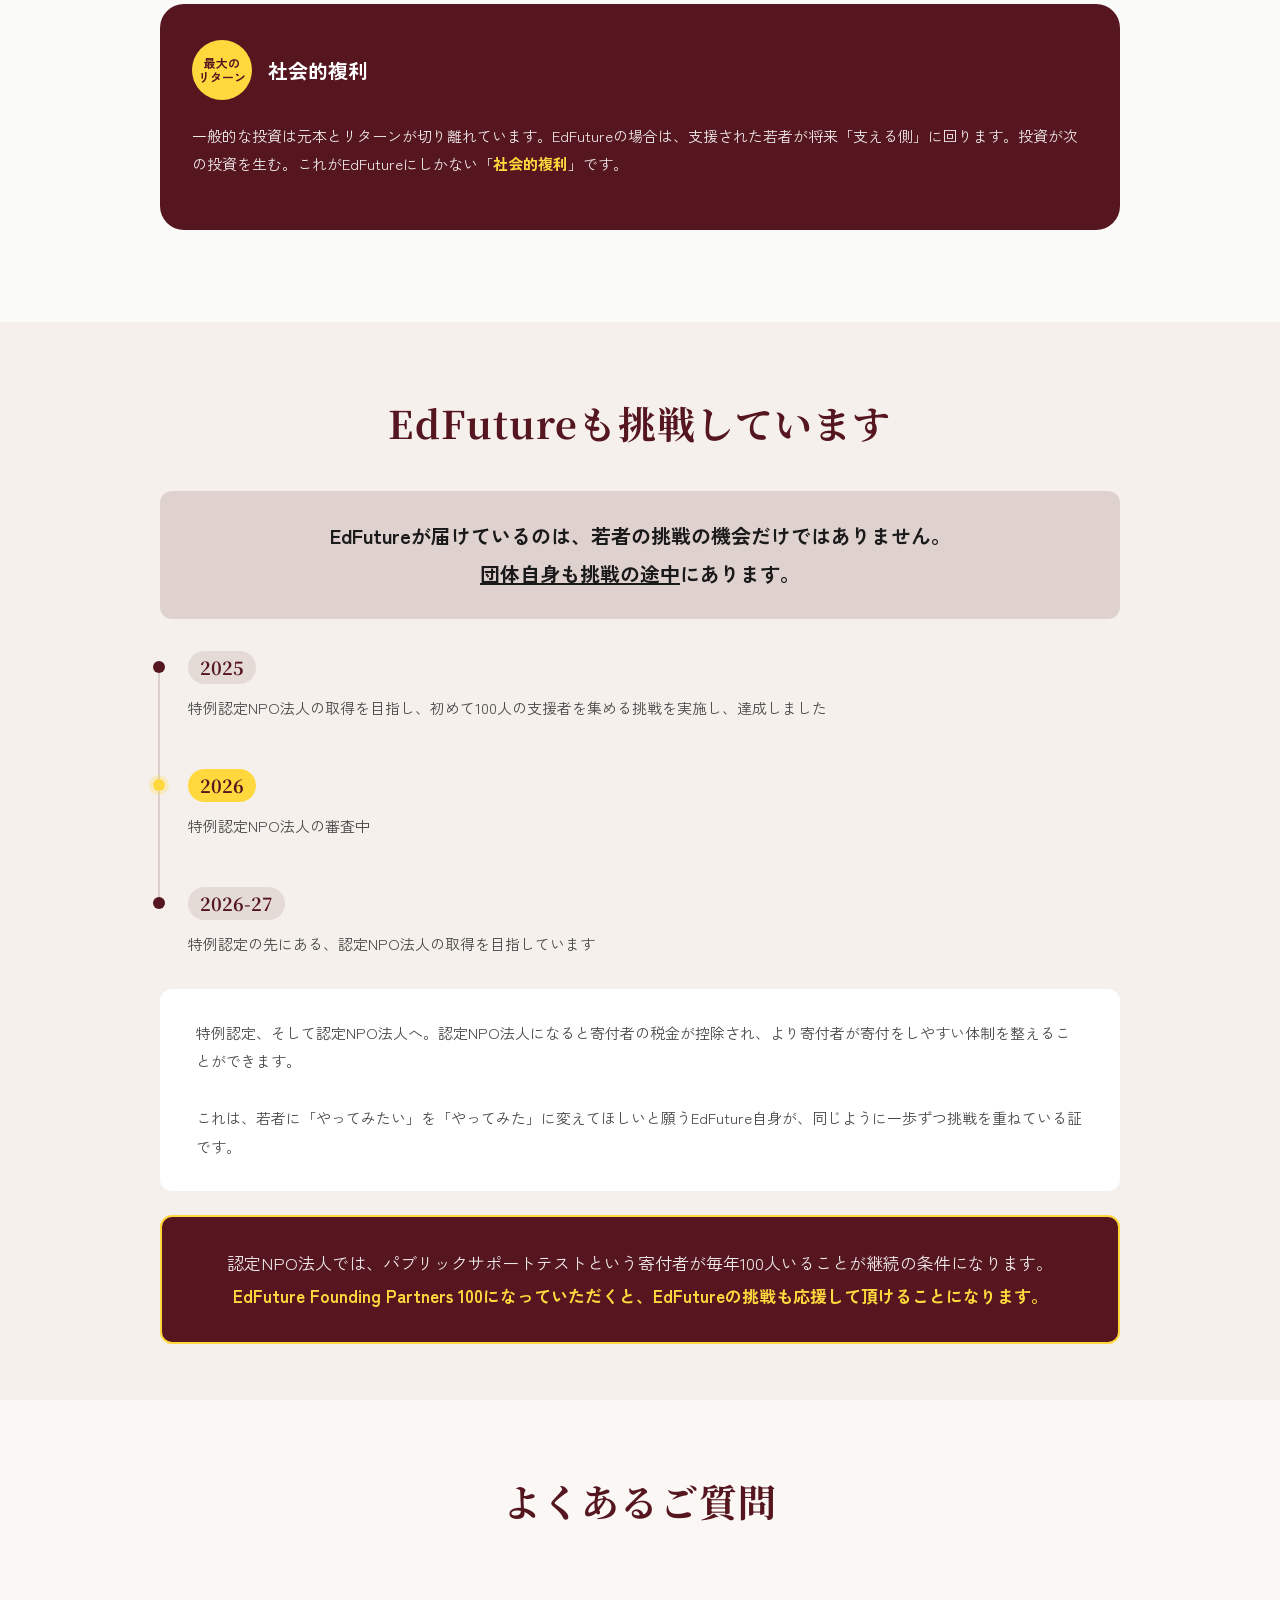
==== commit bdac80d5: "perf: PageSpeed指摘の画像過大配信を解消（PC表示・デザイン不変） PC幅(約1350px)でS3動画ポスター/kuko/zenji/ロゴが表示サイズの 2〜18倍の解像度で配信されてい" ====
--- a/index.html
+++ b/index.html
@@ -73,7 +73,7 @@
       <img src="images/01_fv.webp" alt="挑戦する高校生たち" class="fv__bg-img" decoding="async" fetchpriority="high">
     </div>
     <div class="fv__brandbar">
-      <img src="images/rogo.webp" alt="" class="fv__brandbar-logo">
+      <img src="images/rogo_192.webp" alt="" class="fv__brandbar-logo">
       <span class="fv__brandbar-text">NPO法人EdFuture</span>
     </div>
 
@@ -116,19 +116,19 @@
   <section class="story story--during" id="story-during">
     <div class="story__moments">
       <div class="story__moment js-reveal">
-        <img src="images/kuko.webp" srcset="images/kuko_1024.webp 1024w, images/kuko.webp 2048w" sizes="100vw" class="story__moment-img" alt="" loading="lazy" decoding="async">
+        <img src="images/kuko.webp" srcset="images/kuko_1024.webp 1024w, images/kuko_1600.webp 1600w, images/kuko.webp 2048w" sizes="100vw" class="story__moment-img" alt="" loading="lazy" decoding="async">
         <p class="story__moment-caption">羽田空港でアメリカという国を想像して心躍った。</p>
       </div>
       <div class="story__moment js-reveal">
-        <video data-src="images/04.mp4" class="story__moment-img" poster="images/004.webp" autoplay muted loop playsinline preload="none"></video>
+        <video data-src="images/04.mp4" class="story__moment-img" poster="images/004_1600.webp" autoplay muted loop playsinline preload="none"></video>
         <p class="story__moment-caption">はっきり言葉にしないと伝わらない。ここでは全て自分の行動次第なのだと気づいた。</p>
       </div>
       <div class="story__moment js-reveal">
-        <video data-src="images/01.mp4" class="story__moment-img" poster="images/001.webp" autoplay muted loop playsinline preload="none" style="filter: brightness(1.25)"></video>
+        <video data-src="images/01.mp4" class="story__moment-img" poster="images/001_1600.webp" autoplay muted loop playsinline preload="none" style="filter: brightness(1.25)"></video>
         <p class="story__moment-caption">アンケートの回答数を見て、初めて自信がついた。興味分野である探求の面白さを知った。</p>
       </div>
       <div class="story__moment js-reveal">
-        <img src="images/zenji.webp" srcset="images/zenji_1024.webp 1024w, images/zenji.webp 2048w" sizes="100vw" class="story__moment-img" alt="" loading="lazy" decoding="async" style="object-position: center 30%;">
+        <img src="images/zenji.webp" srcset="images/zenji_1024.webp 1024w, images/zenji_1600.webp 1600w, images/zenji.webp 2048w" sizes="100vw" class="story__moment-img" alt="" loading="lazy" decoding="async" style="object-position: center 30%;">
         <p class="story__moment-caption">最終日、互いに涙してバディと感謝を伝えあった。</p>
       </div>
     </div>
@@ -687,7 +687,7 @@
   <footer>
     <div class="footer-brandzone">
       <div class="footer-brandrow">
-        <img src="images/rogo.webp" alt="EdFuture ロゴ" class="footer-logo" loading="lazy" decoding="async">
+        <img src="images/rogo_192.webp" alt="EdFuture ロゴ" class="footer-logo" loading="lazy" decoding="async">
         <div class="footer-brand">NPO法人 EdFuture</div>
       </div>
       <p class="footer-tagline">すべての若者に、挑戦できる機会を。</p>
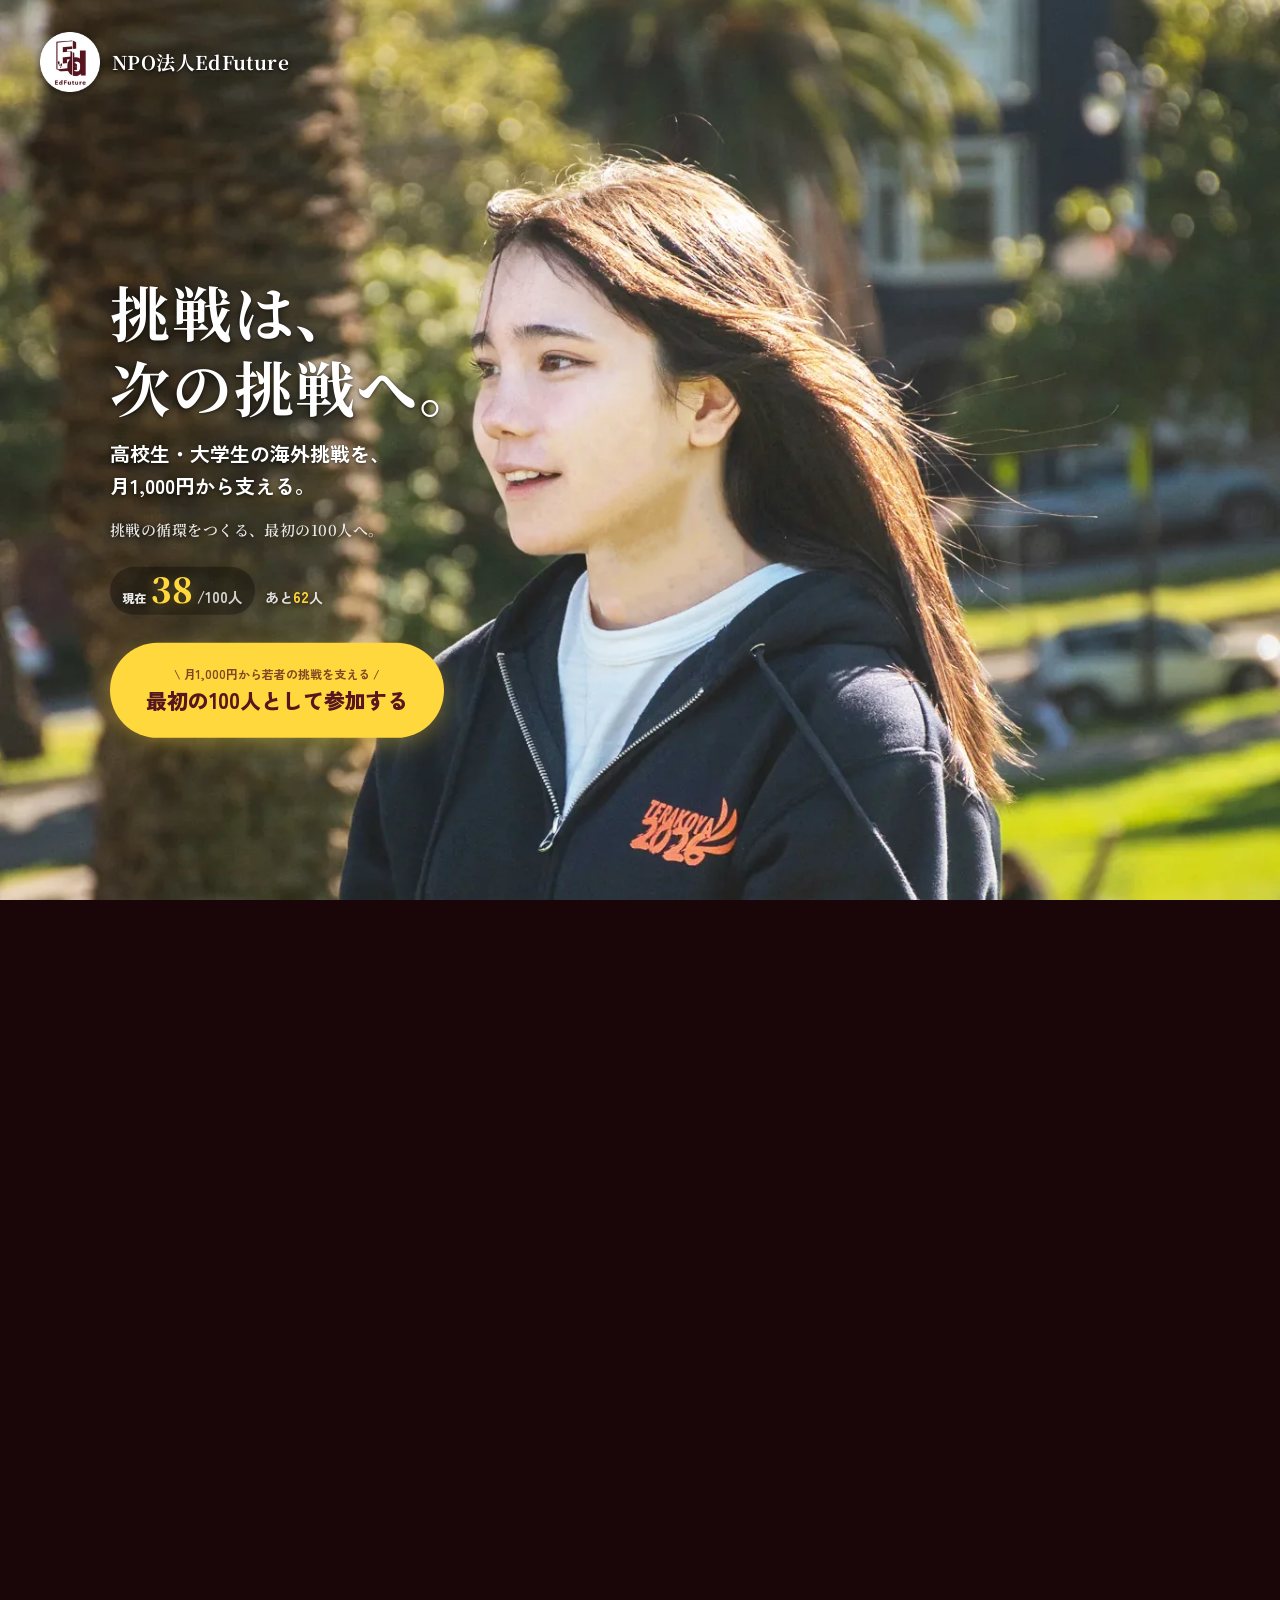
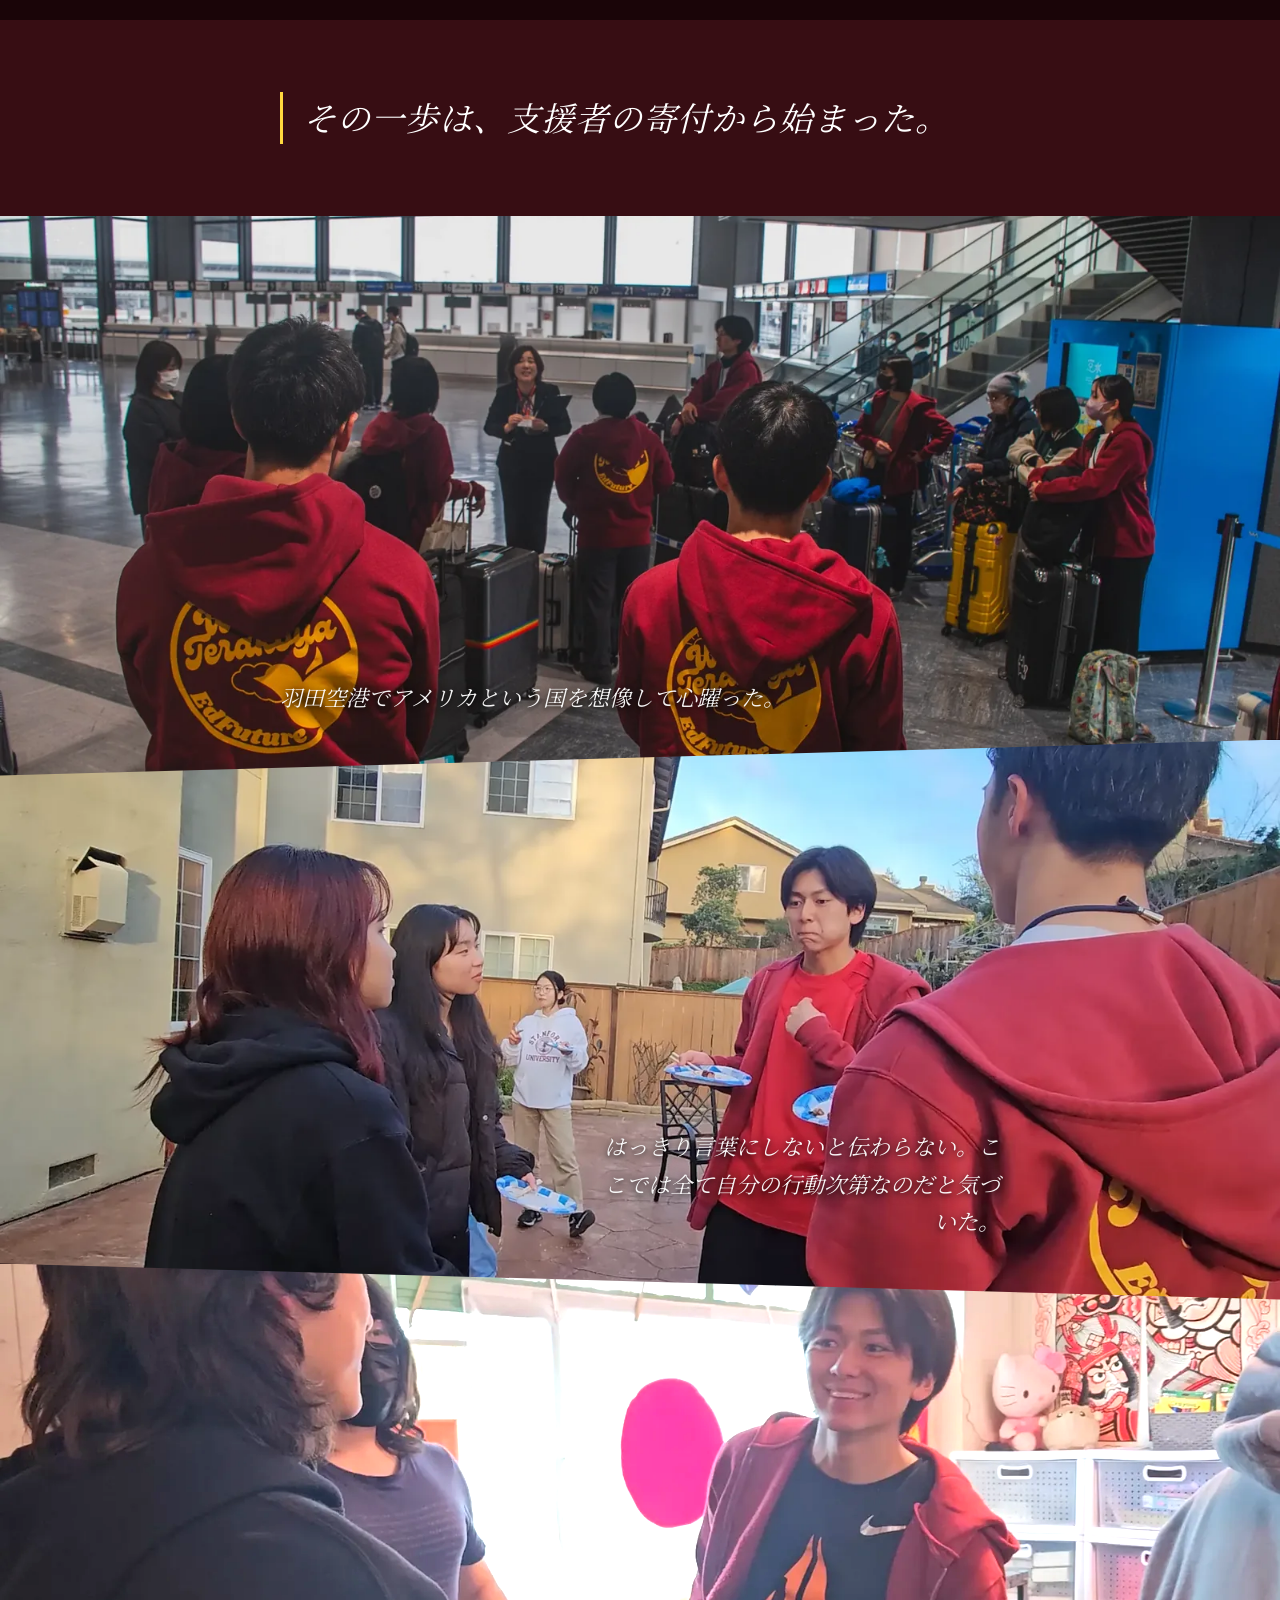
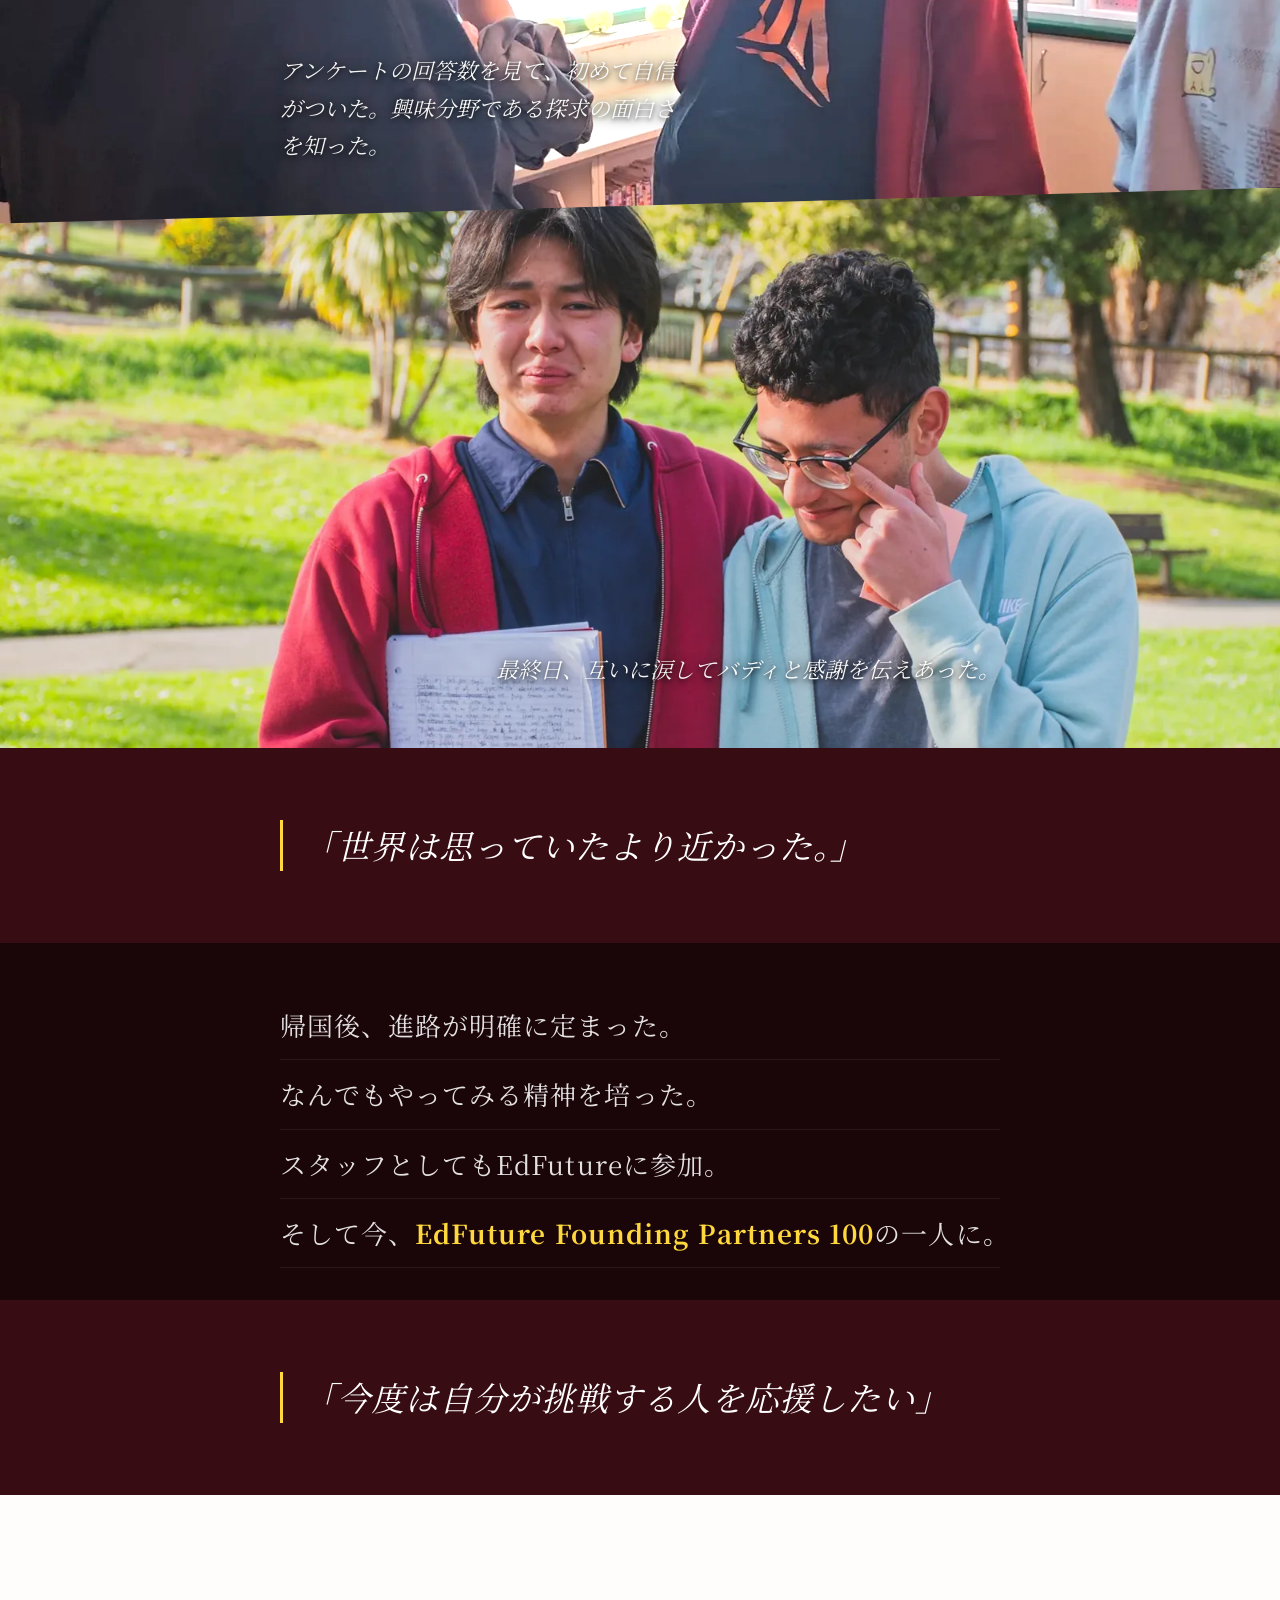
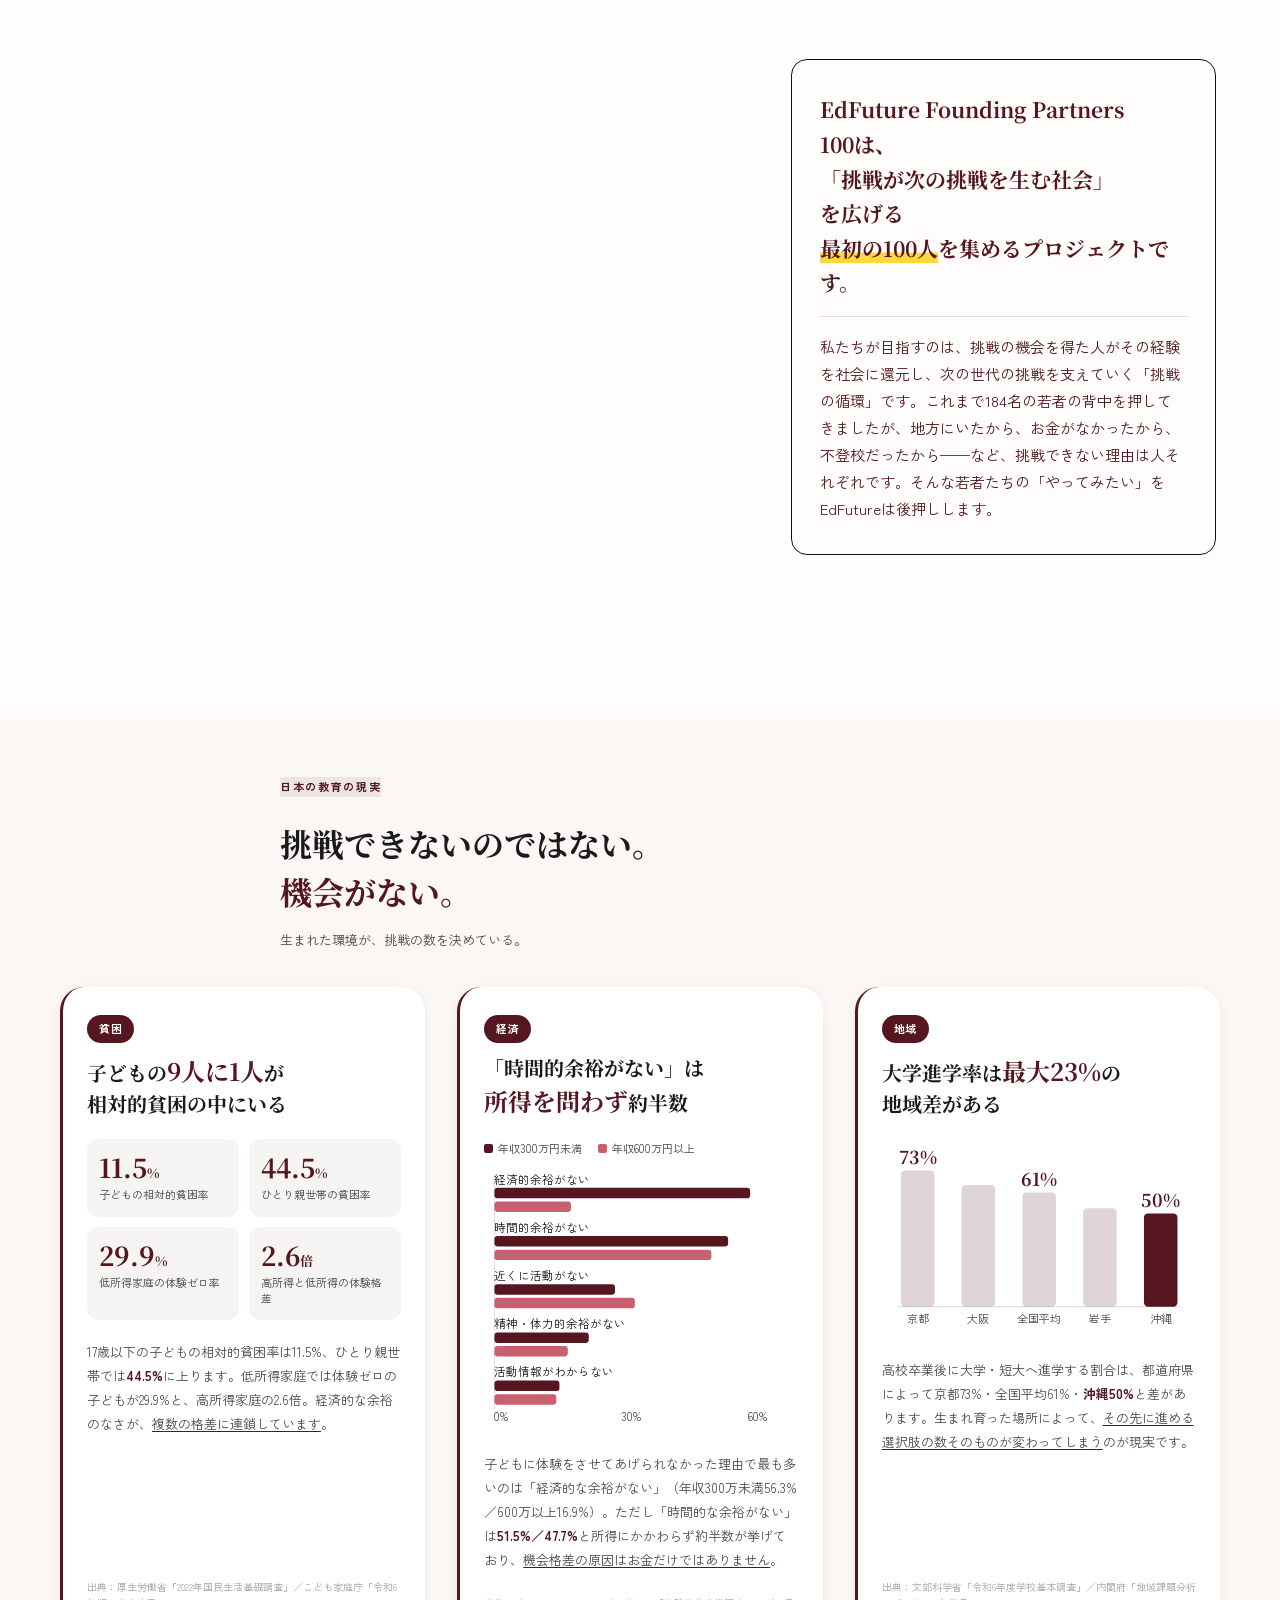
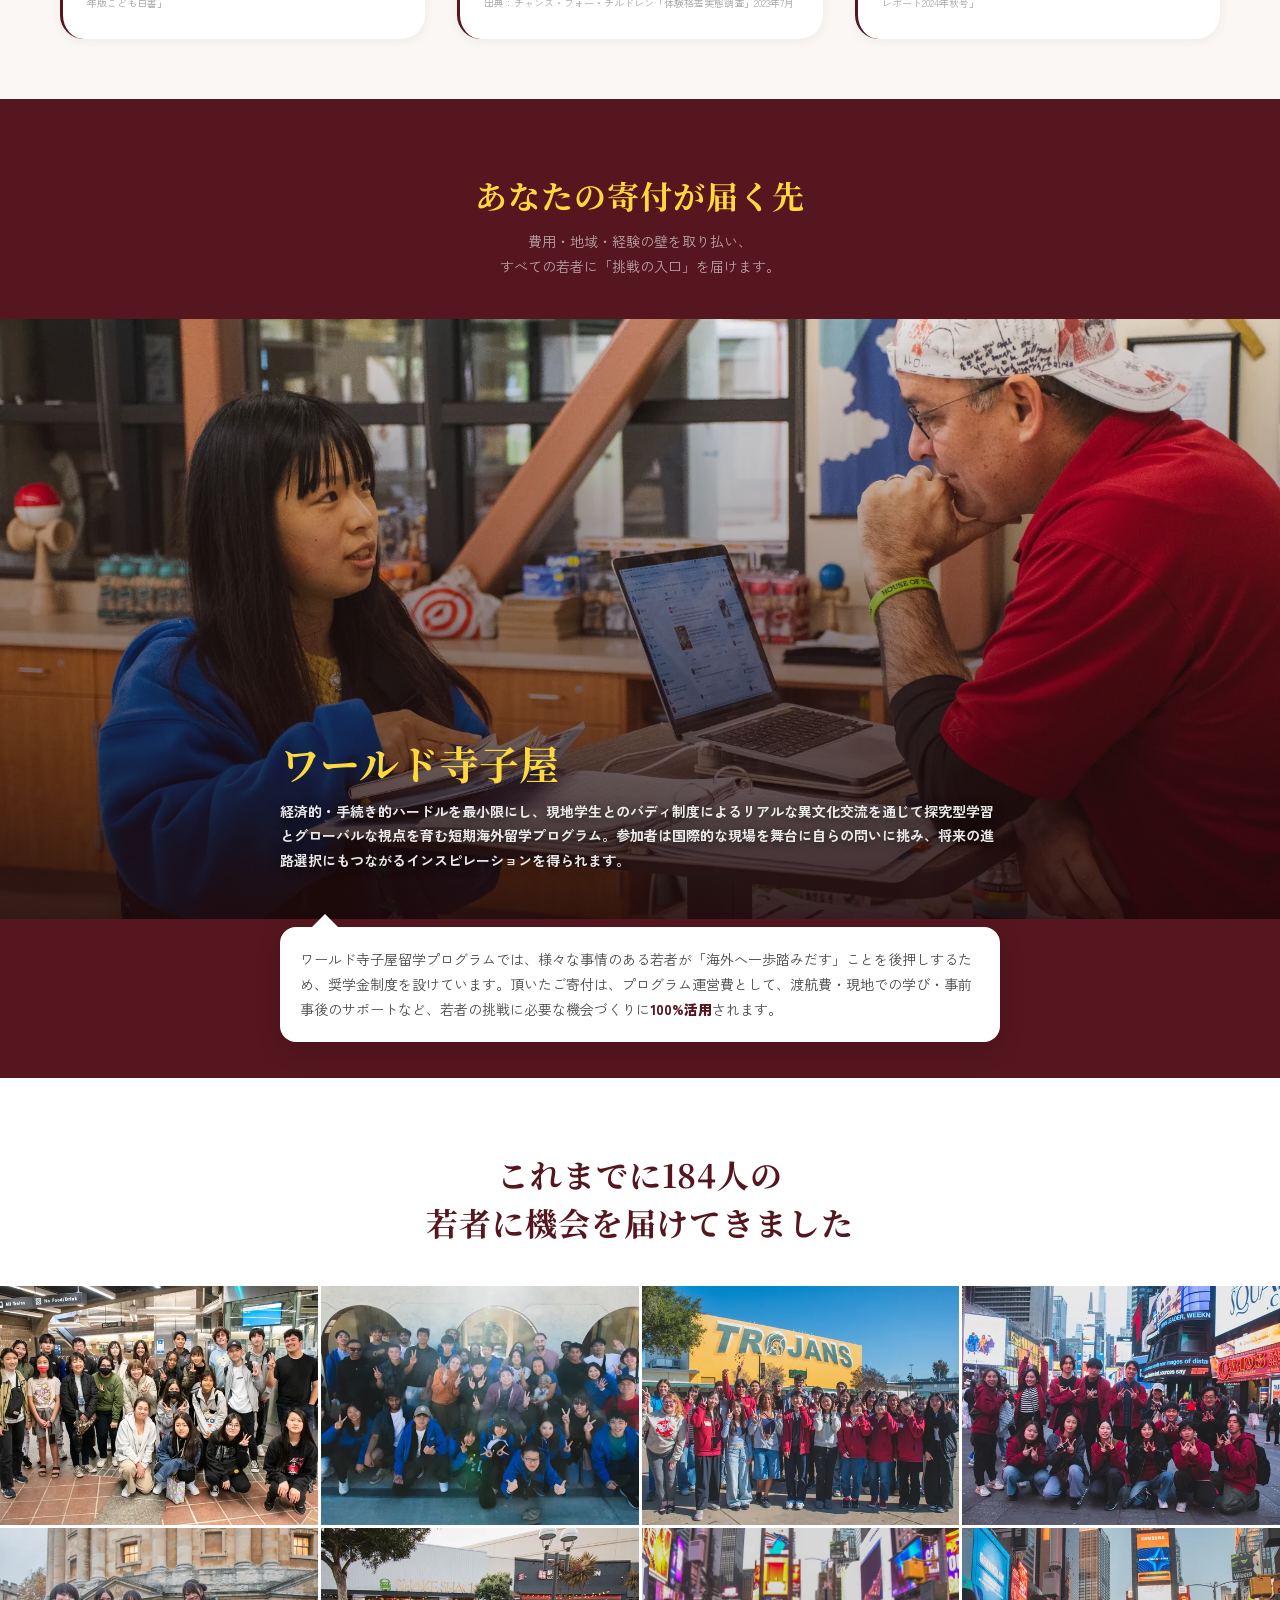
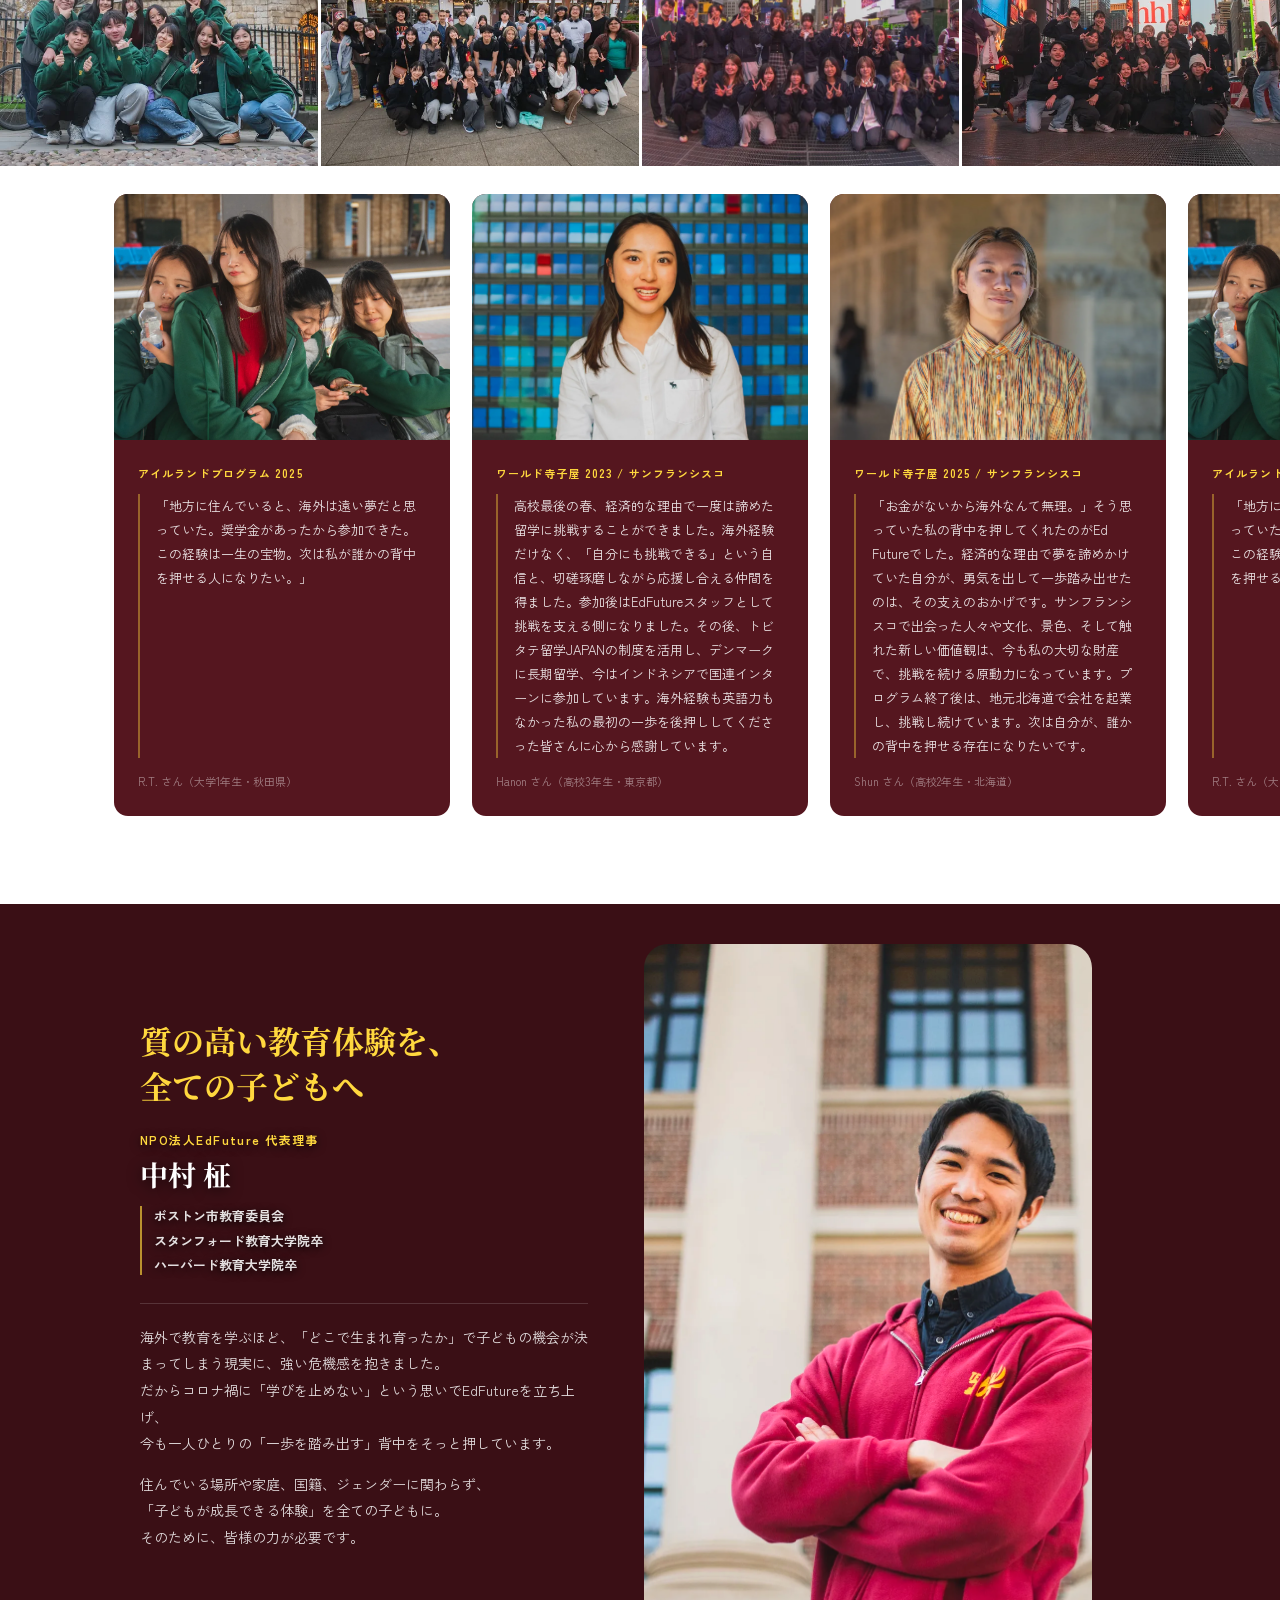
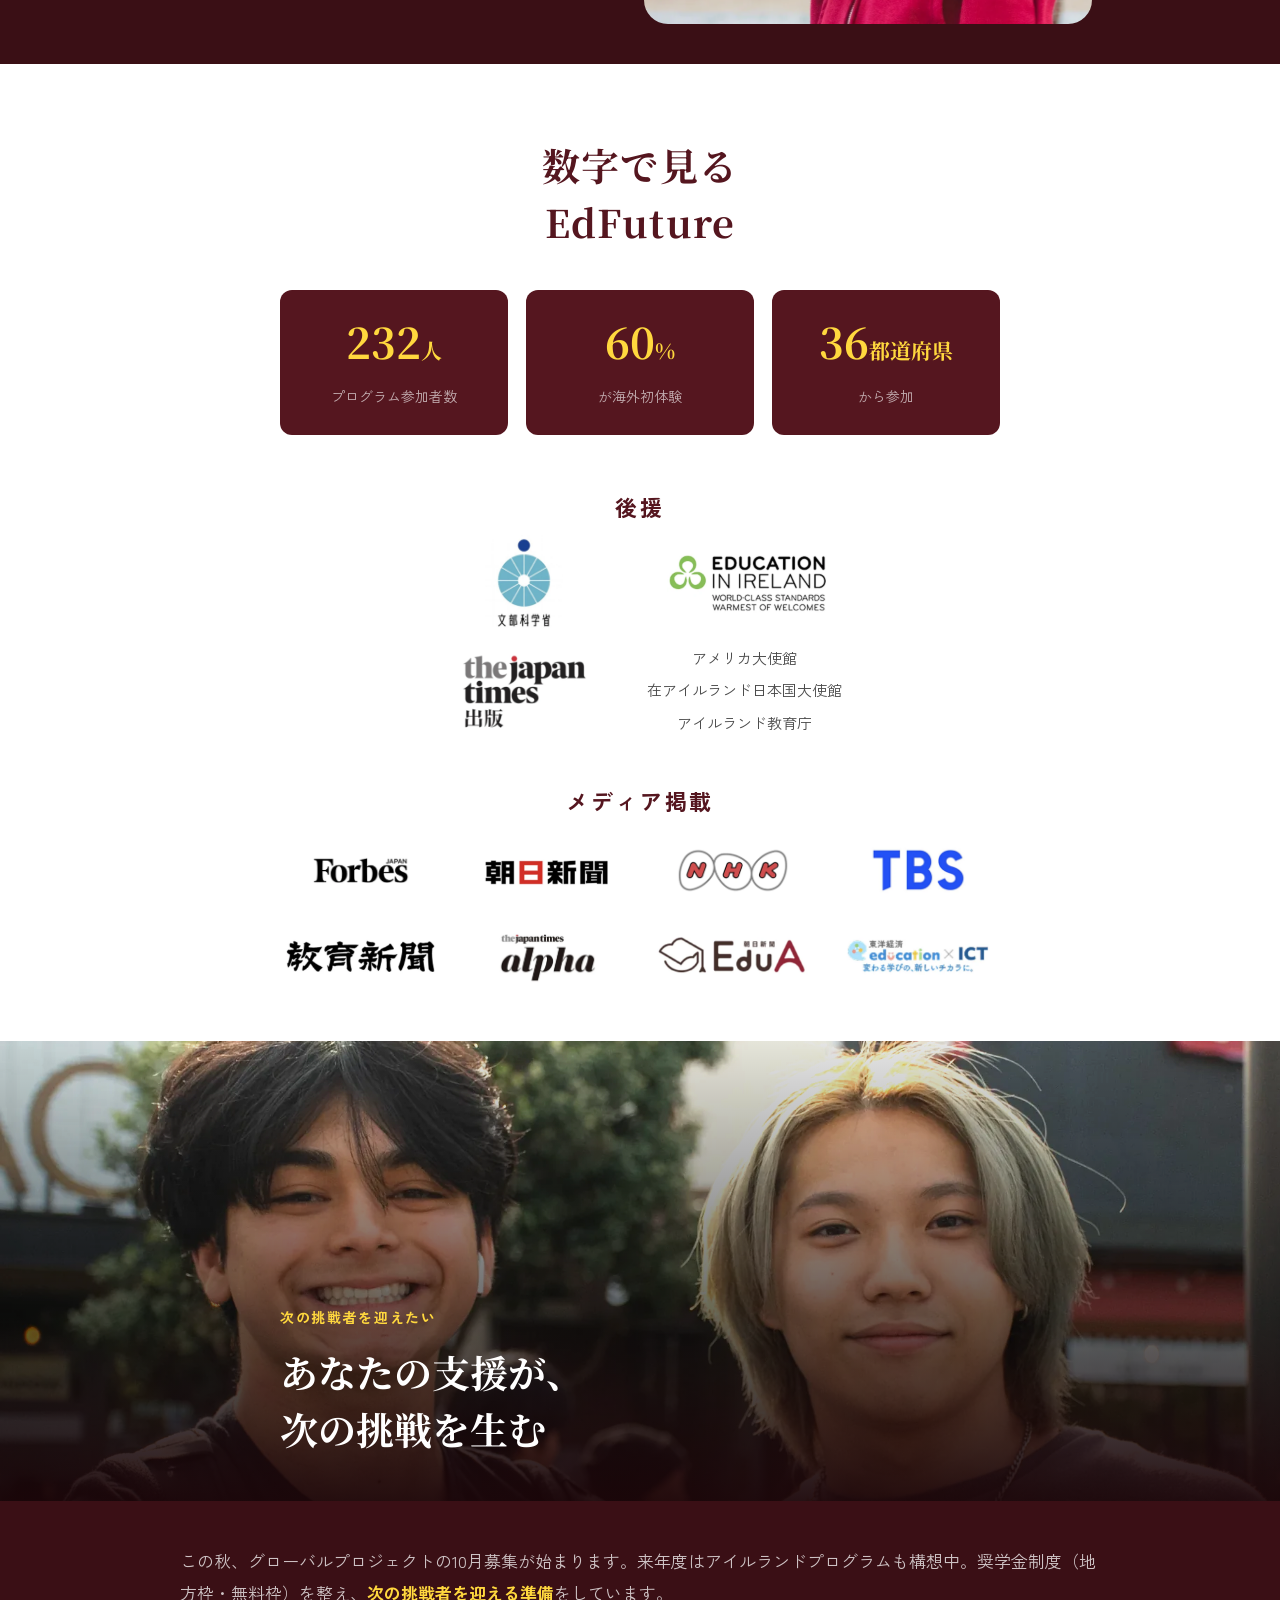
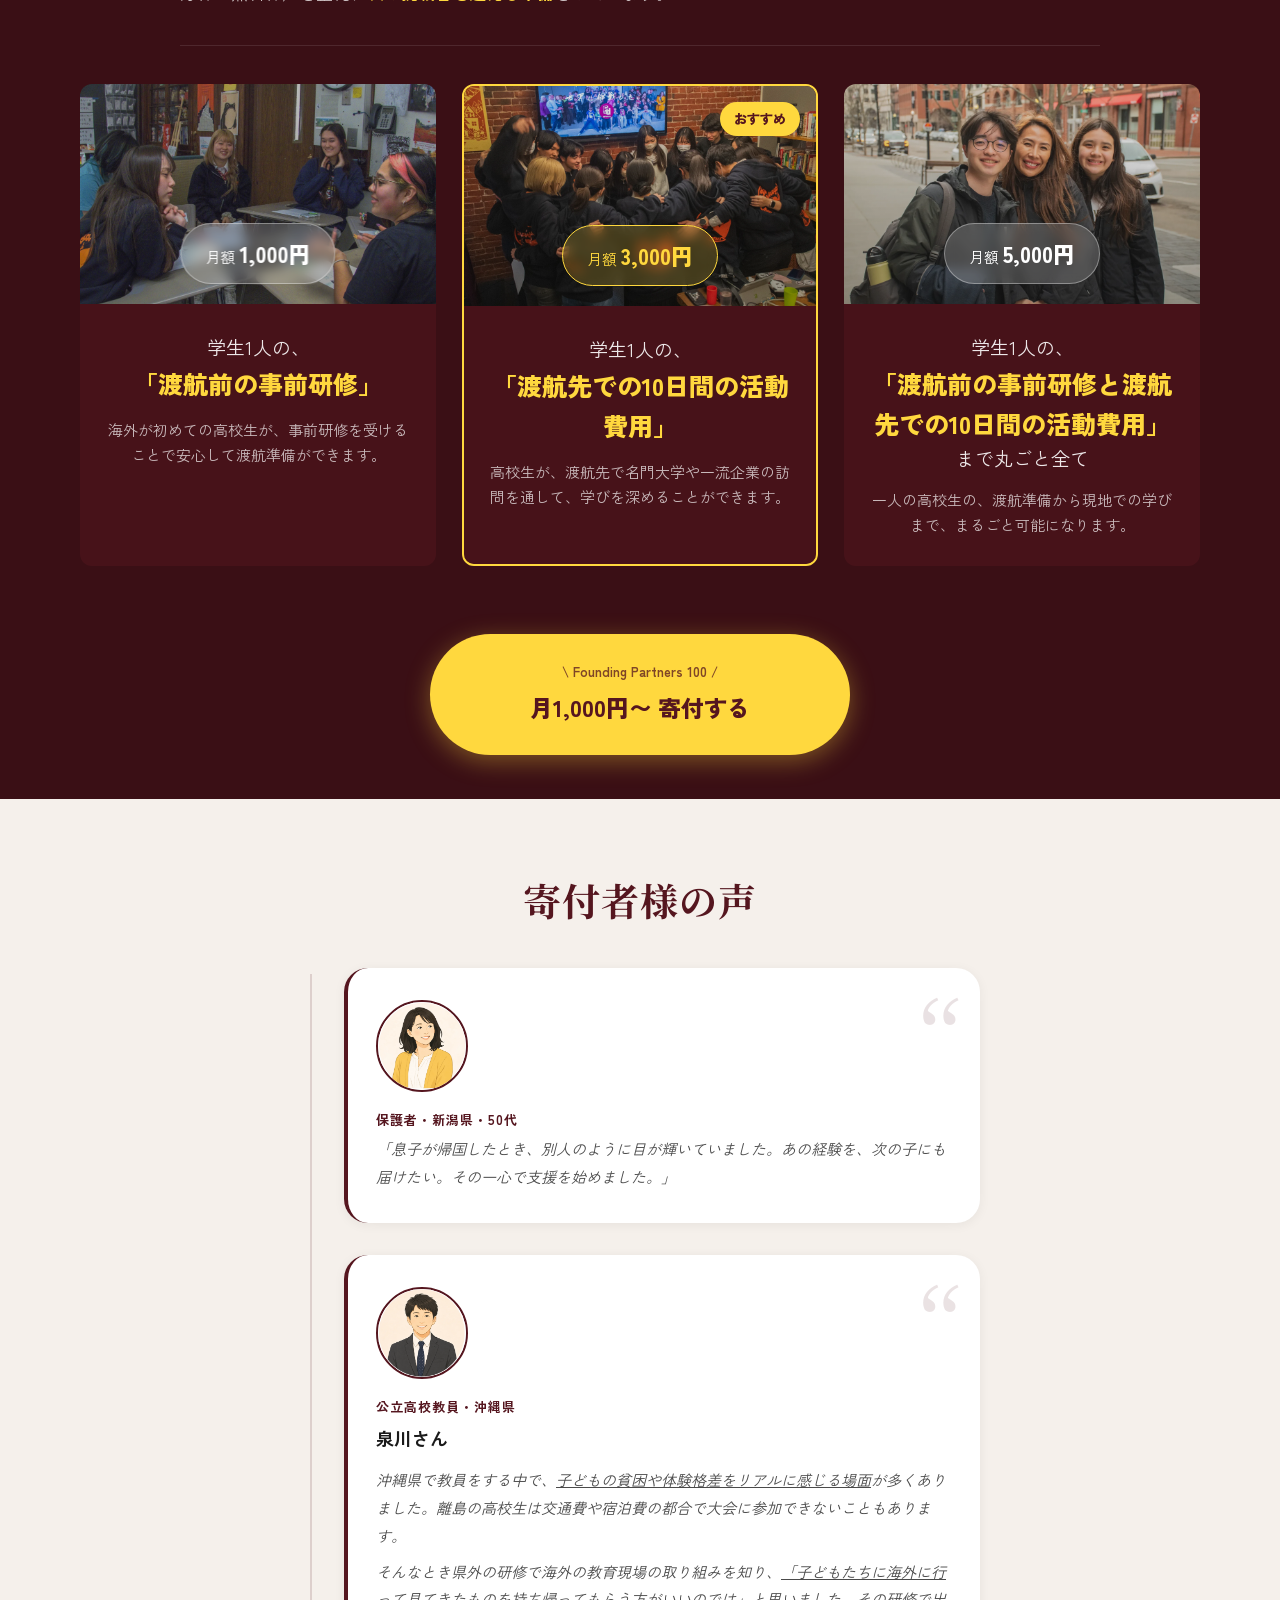
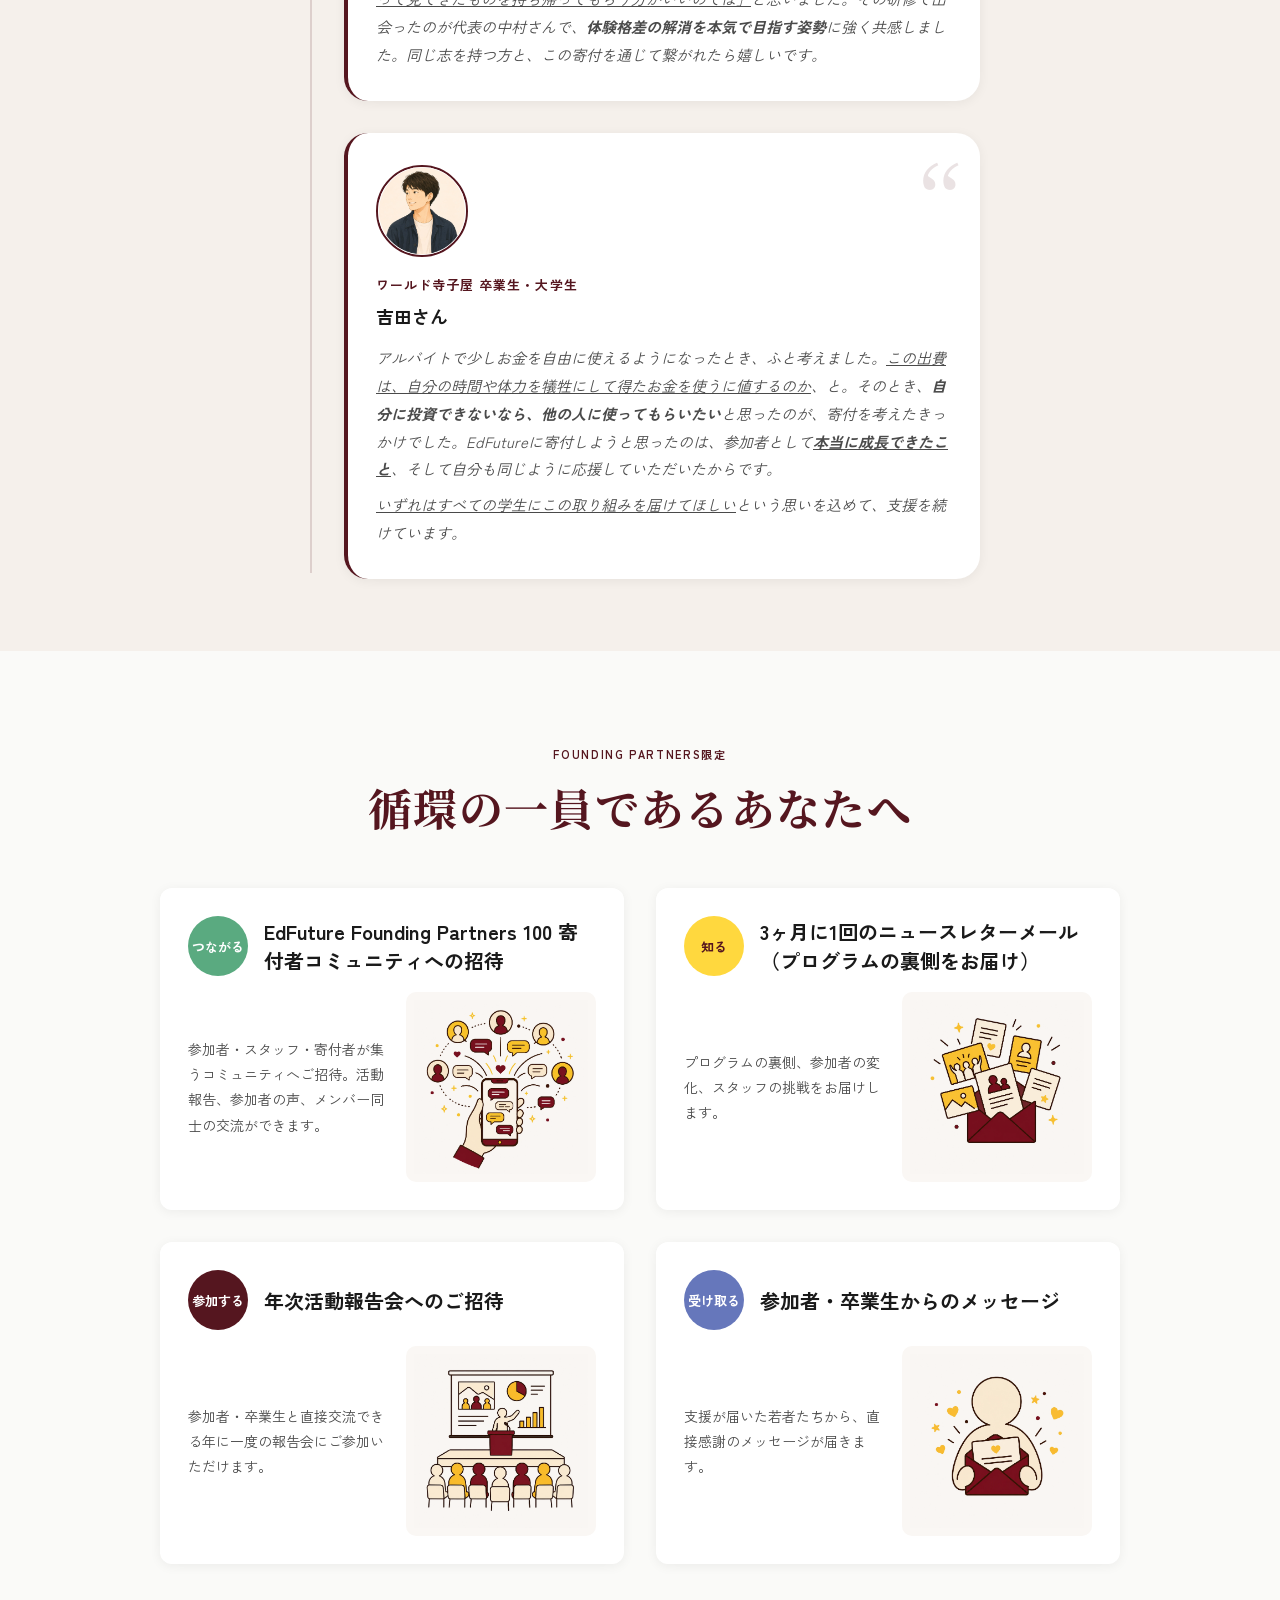
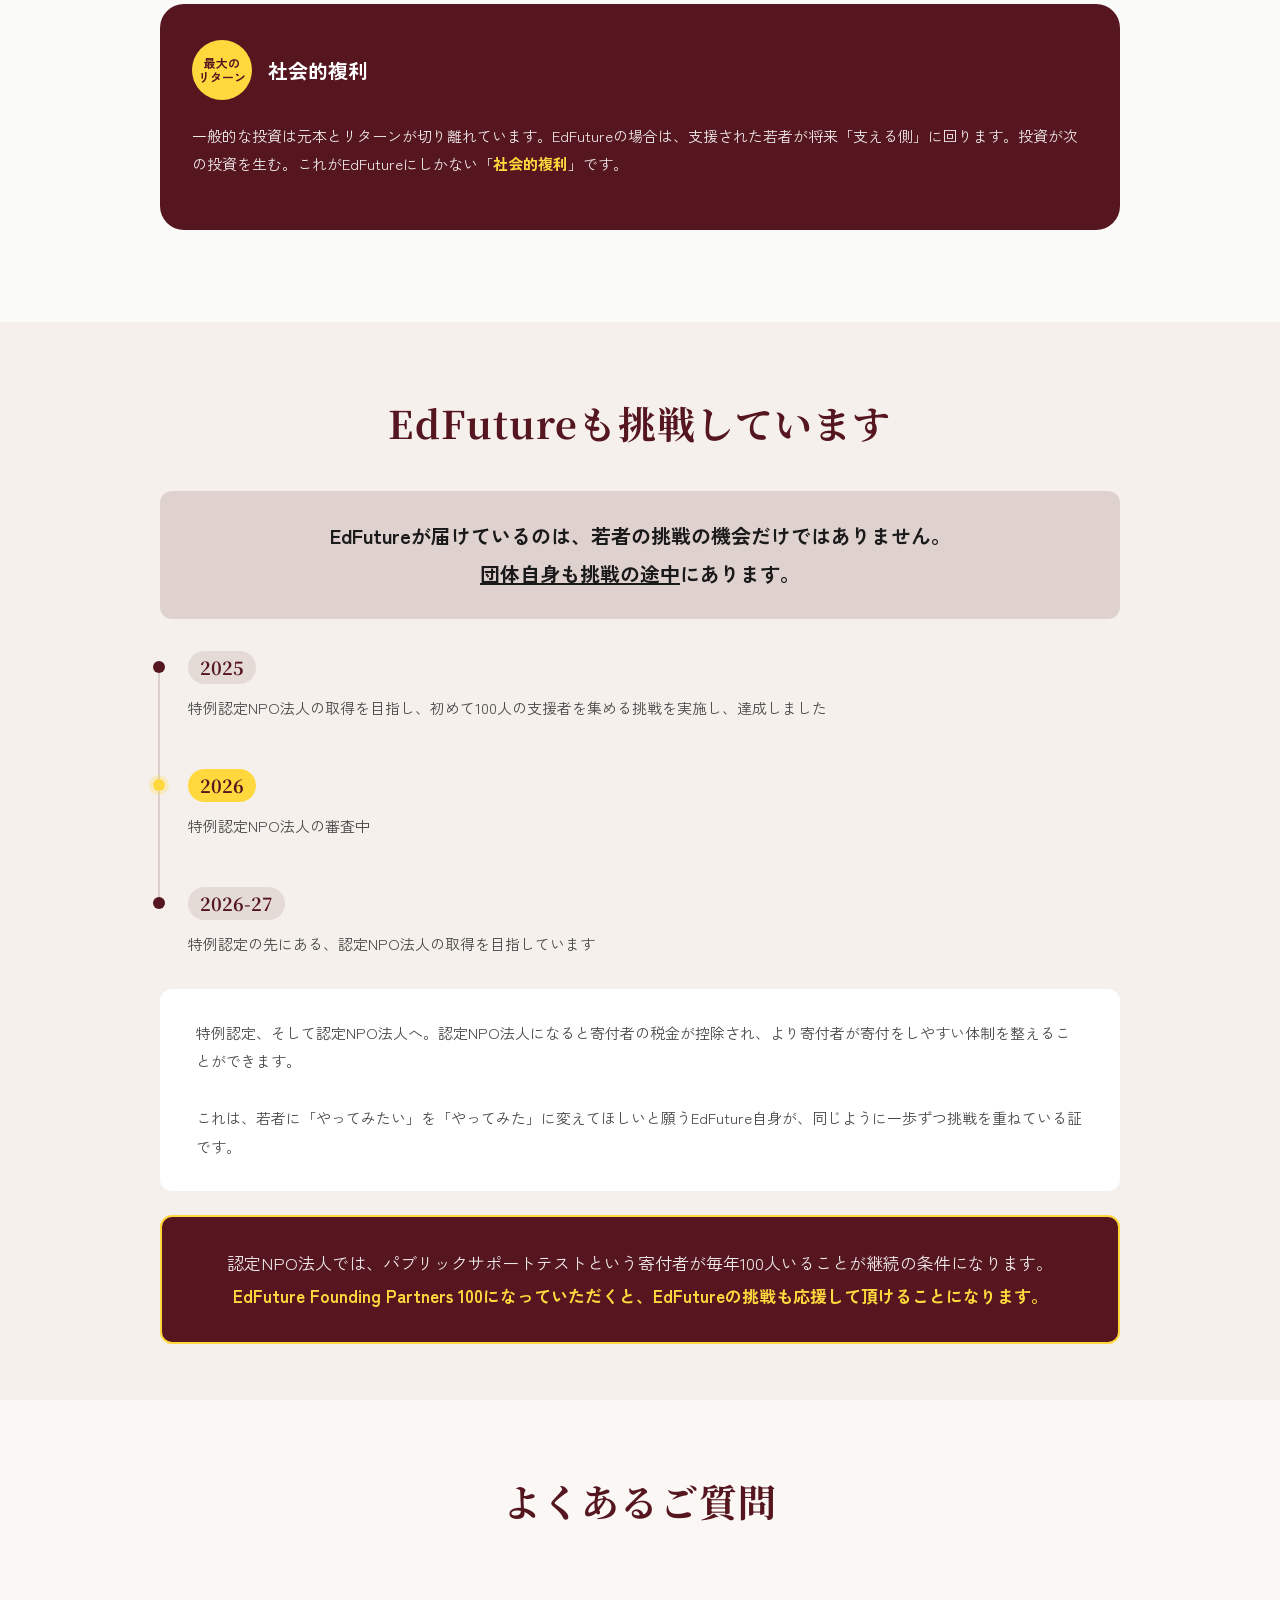
==== commit f758a8a4: "perf: PageSpeed指摘4件に対応（強制リフロー/CSS分割/画像再圧縮、デザイン不変） - 未使用の元画像3点を削除(004.webp/001.webp/rogo.webp。前回コミットで" ====
--- a/index.html
+++ b/index.html
@@ -38,6 +38,10 @@
   <link href="https://fonts.googleapis.com/css2?family=Zen+Kaku+Gothic+New:wght@300;400;500;700;900&family=Noto+Serif+JP:wght@400;600;700&display=swap" rel="stylesheet" media="print" onload="this.media='all'">
   <noscript><link href="https://fonts.googleapis.com/css2?family=Zen+Kaku+Gothic+New:wght@300;400;500;700;900&family=Noto+Serif+JP:wght@400;600;700&display=swap" rel="stylesheet"></noscript>
   <link rel="stylesheet" href="css/style.css">
+  <!-- PC専用ルールを別ファイル化。media属性が一致しないSPでは
+       レンダリングをブロックしない（=不要CSSの読み込み遅延）。
+       ルール内容はcss/style.cssの旧@media(min-width:768px)ブロックと同一 -->
+  <link rel="stylesheet" href="css/desktop.css" media="(min-width: 768px)">
 
   <script type="application/ld+json">
   {
--- a/css/style.css
+++ b/css/style.css
@@ -1607,534 +1607,3 @@
   letter-spacing: 0.03em;
   opacity: 0.55;
 }
-
-/* =========================================================
-   PC / TABLET RESPONSIVE  (min-width: 768px)
-   方針B: 背景は全幅（フルブレド）、コンテンツは中央720pxカラム。
-   横パディングトークン --px をPCだけ「ガター」に再定義して一括制御。
-   ※SP用の既存ルールは一切変更しない（min-width内でのみ上書き）。
-========================================================= */
-@media (min-width: 768px) {
-  :root {
-    --px: max(32px, calc((100vw - 720px) / 2));
-  }
-  html { background: var(--c-primary-deep); }
-  body {
-    max-width: 100%;
-    box-shadow: none;
-  }
-
-  /* ---- S1 FV: ワイド画面用に被写体を見せ、要素を再配置 ----
-     object-fit:cover はコンテナの縦横比に関わらず一貫して切り抜くため、
-     手動のtop/height%指定（モニター縦横比でクロップが激変するバグの原因）は使わない。
-     object-position のみで被写体位置を固定する。 */
-  .fv__bg-img {
-    width: 100%;
-    height: 100%;
-    object-fit: cover;
-    object-position: 62% 34%;
-    transform: none;
-  }
-  /* バラバラだった見出し／進捗バッジ／CTAを1つの縦ブロックに統合し、左側中央に配置する */
-  .fv__brandbar { top: 32px; left: 40px; gap: 12px; }
-  .fv__brandbar-logo { width: 60px; height: 60px; }
-  .fv__brandbar-text { font-size: 19px; }
-  .fv__stack {
-    left: 110px;
-    right: auto;
-    bottom: auto;
-    top: 50%;
-    transform: translateY(-38%);
-    width: auto;
-    max-width: 480px;
-    gap: 24px;
-  }
-  .fv__btn {
-    align-self: flex-start;
-    margin: 4px 0 0;
-  }
-
-  /* ---- S8 代表: 左右分割（説明文=左／写真=右・縦全幅）レイアウト ---- */
-  .founder-section { margin-top: 0; } /* section-head非表示化に伴う詰め上げを打ち消す */
-  .founder-section .section-head { display: none; } /* 見出しはカード内に移設。背景色を founder-section 単色に統一 */
-  .founder-card__title-pc {
-    display: block;
-    font-family: var(--ff-serif);
-    font-size: 32px;
-    font-weight: 700;
-    line-height: 1.4;
-    color: var(--c-accent);
-    margin-bottom: 24px;
-  }
-  .founder-card {
-    display: flex;
-    align-items: stretch;
-    min-height: 760px;
-    width: 100%;
-    margin-left: -140px;
-  }
-  .founder-card__photo-wrap {
-    order: 2;
-    flex: 1 1 0;
-    height: auto;
-    margin: 40px 48px 40px 0;
-    border-radius: 24px;
-    overflow: hidden;
-  }
-  .founder-card__photo {
-    object-position: center 22%;
-    transform: none;
-    filter: brightness(1.05);
-  }
-  .founder-card__overlay { display: none; }
-  .founder-card__content {
-    order: 1;
-    position: static;
-    flex: 1 1 0;
-    padding: 72px 56px 72px var(--px);
-    display: flex;
-    flex-direction: column;
-    justify-content: center;
-  }
-  .founder-card__msg-br { display: inline; }
-  .founder-card__meta {
-    display: block;
-    margin: 0 0 28px;
-    transform: none;
-    padding: 0;
-    background: none;
-    -webkit-backdrop-filter: none;
-    backdrop-filter: none;
-  }
-  .founder-card__career { margin-left: 0; }
-
-  /* ---- S5.5 課題: 3カード横並び（高さ揃え・出典を下端に固定） ---- */
-  .issue-cards {
-    display: grid;
-    grid-template-columns: repeat(3, 1fr);
-    align-items: stretch;
-    gap: 28px 32px;
-    max-width: 1160px;
-    margin: 0 auto;
-    padding: 0;
-  }
-  .issue-card {
-    display: flex;
-    flex-direction: column;
-    padding: 28px 24px;
-  }
-  .issue-card__label { align-self: flex-start; }
-  .issue-card__source {
-    margin-top: auto;
-    padding-top: 16px;
-  }
-
-  /* ---- S12/S13: 2カラム ---- */
-  .benefits-list {
-    display: grid;
-    grid-template-columns: 1fr 1fr;
-    gap: 20px;
-    align-items: start;
-  }
-  .testimonials-section {
-    padding-bottom: 72px;
-  }
-  .testimonials-section .section-title {
-    font-size: 38px;
-  }
-  /* 2カラムグリッド(3枚だと1枚が浮く)をやめ、中央の縦ラインに数珠つなぎの1カラムに */
-  .testimonials {
-    display: block;
-    position: relative;
-    width: min(680px, calc(100% - 64px));
-    margin: 0 auto;
-    padding: 0 0 0 44px;
-  }
-  .testimonials::before {
-    content: '';
-    position: absolute;
-    left: 10px;
-    top: 6px;
-    bottom: 6px;
-    width: 2px;
-    background: rgba(85, 22, 31, 0.15);
-  }
-  .testimonial {
-    gap: 22px;
-    padding: 34px 30px;
-    border-left-width: 4px;
-    margin-bottom: 32px;
-  }
-  .testimonial:last-child { margin-bottom: 0; }
-  .testimonial::after {
-    content: '';
-    position: absolute;
-    left: -34px;
-    top: 38px;
-    width: 13px;
-    height: 13px;
-    border-radius: 50%;
-    background: var(--c-primary);
-    box-shadow: 0 0 0 4px var(--c-bg-cream);
-    z-index: 1;
-  }
-  .testimonial::before {
-    top: 16px;
-    right: 18px;
-    font-size: 104px;
-  }
-  .testimonial__avatar {
-    width: 92px;
-    height: 92px;
-  }
-  .testimonial__role {
-    font-size: 13px;
-    margin-bottom: 4px;
-  }
-  .testimonial__name {
-    font-size: 18px;
-    margin-bottom: 12px;
-  }
-  .testimonial__text,
-  .testimonial--featured .testimonial__text {
-    font-size: 15px;
-    line-height: 1.85;
-  }
-  .testimonial--featured {
-    padding: 32px 28px;
-    gap: 16px;
-  }
-  .benefits-section {
-    padding-bottom: 92px;
-  }
-  .benefits-section .section-head {
-    padding-top: 88px;
-    padding-bottom: 48px;
-  }
-  .benefits-section .section-title {
-    font-size: 44px;
-  }
-  .benefits-list {
-    width: min(960px, calc(100% - 64px));
-    margin: 0 auto;
-    padding: 0;
-    gap: 32px;
-  }
-  .benefit-card {
-    gap: 16px;
-    padding: 28px;
-  }
-  .benefit-card__head {
-    gap: 16px;
-  }
-  .benefit-card__bottom {
-    gap: 20px;
-  }
-  .benefit-card__badge {
-    width: 60px;
-    height: 60px;
-    font-size: 13px;
-  }
-  .benefit-card__title {
-    font-size: 20px;
-  }
-  .benefit-card__desc {
-    font-size: 14px;
-    line-height: 1.8;
-  }
-  .benefit-card__photo {
-    width: 190px;
-    height: 190px;
-  }
-  .benefits-capstone {
-    width: min(960px, calc(100% - 64px));
-    margin: 40px auto 0;
-    padding: 36px 32px;
-  }
-  .benefits-capstone__head {
-    gap: 16px;
-    margin-bottom: 22px;
-  }
-  .benefits-capstone__label {
-    width: 60px;
-    height: 60px;
-    font-size: 12px;
-  }
-  .benefits-capstone__title {
-    font-size: 20px;
-  }
-  .benefits-capstone__text {
-    font-size: 15px;
-    line-height: 1.85;
-  }
-
-  /* ---- S7 参加者写真グリッド: 列内に収める ---- */
-  .story-photos {
-    padding: 0;
-    width: 100%;
-  }
-  .voices-track {
-    gap: 22px;
-    padding-bottom: 32px;
-  }
-  .voice-card {
-    flex-basis: 336px;
-  }
-  .voice-card__photo {
-    height: 246px;
-  }
-  .voice-card__body {
-    padding: 24px;
-  }
-  .voice-card__program {
-    font-size: 11px;
-  }
-
-  /* ---- S9 メディア掲載: 4列 ---- */
-  .credibility-section .section-title { font-size: 38px; }
-  .numbers-grid {
-    gap: 18px;
-    margin-bottom: 52px;
-  }
-  .number-card { padding: 28px 18px; }
-  .number-card__val { font-size: 42px; }
-  .number-card__val span { font-size: 21px; }
-  .number-card__label {
-    font-size: 14px;
-    margin-top: 10px;
-  }
-  .number-card__label--lower { margin-top: 22px; }
-  .endorsements { margin-bottom: 48px; }
-  .endorsements__title,
-  .media-section__title {
-    font-size: 22px;
-    margin-bottom: 22px;
-  }
-  .endorsements__grid { gap: 30px; }
-  .endorsements__row { gap: 24px; }
-  .endorsement-logo { height: 68px; }
-  .endorsement-logo--jt { height: 86px; }
-  .endorsements__names {
-    height: 86px;
-    font-size: 15px;
-  }
-  .media-grid {
-    grid-template-columns: repeat(4, 1fr);
-    gap: 34px 24px;
-  }
-  .media-logo { height: 54px; }
-
-  /* ---- S5 循環図: 左に図、右に説明 ---- */
-  /* fr単位のみで組む（vwや固定px幅と混在させない）。
-     どちらの列も「自分の列の中で100%」なので、画面幅に関わらず
-     説明文が列からはみ出して見切れることがない。 */
-  .cycle-section {
-    display: grid;
-    grid-template-columns: minmax(0, 1.6fr) minmax(0, 1fr);
-    align-items: center;
-    column-gap: 48px;
-    padding: 72px 64px;
-  }
-  .cycle-diagram {
-    padding: 0;
-    width: 100%;
-    margin: 0;
-  }
-  .cycle-diagram img {
-    width: 100%;
-    max-width: none;
-    margin: 0;
-  }
-  .cycle-caption {
-    margin: 0;
-    padding: 32px 28px;
-    width: 100%;
-    max-width: 640px;
-    justify-self: start;
-  }
-  .cycle-caption__lead {
-    word-break: keep-all;
-    overflow-wrap: break-word;
-  }
-  .cycle-caption__lead span {
-    display: block;
-  }
-  .roadmap-lead { padding: 22px 40px; }
-
-  /* ---- フッター: 他セクションに合わせて全体を拡大 ---- */
-  footer { padding-top: 72px; }
-  .footer-brandzone { gap: 16px; margin-bottom: 32px; }
-  .footer-logo { width: 64px; height: 64px; }
-  .footer-brand { font-size: 1.6rem; }
-  .footer-tagline { font-size: 1rem; }
-  .social-links { gap: 32px; padding-bottom: 40px; margin-bottom: 40px; }
-  .social-link svg { width: 32px; height: 32px; }
-  .footer-about { max-width: 560px; }
-  .footer-about__label { font-size: 0.9rem; margin-bottom: 24px; }
-  .footer-about__list { font-size: 0.9rem; line-height: 1.75; }
-  .footer-about__row { padding: 13px 0 13px 60px; }
-  .footer-about dt { flex-basis: 90px; }
-  .footer-about__ext { width: 13px; height: 13px; }
-  .footer-bottom { margin-top: 48px; padding: 24px var(--px); }
-  .copyright { font-size: 0.8rem; }
-
-  /* ---- 見出し階層をPC向けに引き上げ ---- */
-  .section-head { padding: 72px var(--px) 40px; }
-  .section-title { font-size: 32px; }
-  .issue-lead { font-size: 32px; }
-
-  /* ---- S1 FV: コピーとCTAを主役サイズに ---- */
-  .fv__title { font-size: 60px; }
-  .fv__lead { font-size: 20px; margin-top: 14px; }
-  .fv__subtitle { font-size: 15px; margin-top: 14px; }
-  .fv__progress-current { font-size: 34px; }
-  .fv__progress-total { font-size: 15px; }
-  .fv__progress-remain { font-size: 14px; }
-  .fv__btn { max-width: 340px; padding: 20px 36px 26px; }
-  .fv__btn-badge { font-size: 12px; }
-  .fv__btn-main { font-size: 21px; }
-
-  /* ---- S2 導入動画: 全幅化による巨大化を防ぎ中央に ---- */
-  .story--before .story__photo--before { max-width: 100%; }
-  .story--before .story__photo--before video.story__photo--before-video--pc-only {
-    display: block;
-    width: 100vw;
-    height: auto;
-  }
-  .story--before .story__photo--before video.story__photo--before-video--sp-only { display: none; }
-
-  /* ---- S3-S4 ストーリー: 写真をシネマティック横長に、文字を格上げ ---- */
-  .story__moment-img { aspect-ratio: 16/7; }
-  .story__moment-caption { font-size: 22px; padding: 0 var(--px); bottom: 60px; }
-  .story__line { font-size: 26px; }
-  .story__line--founding {
-    font-size: clamp(20px, 2.4vw, 26px);
-    white-space: nowrap;
-  }
-  .story__quote { padding-block: 72px; }
-  .story__quote blockquote {
-    font-size: clamp(26px, 2.6vw, 34px);
-    line-height: 1.55;
-    white-space: nowrap;
-  }
-  .story__quote blockquote br { display: none; }
-
-  /* ---- S6 プログラム: 写真帯に高さと迫力を ---- */
-  .program-hero { padding-top: 608px; }
-  .program-hero__bg,
-  .program-hero__overlay { height: 600px; }
-  .program-hero__bg { background-size: cover; background-position: center; }
-  .program-hero__heading { top: 420px; }
-  .program-hero__title { font-size: 40px; }
-  .program-hero__lead,
-  .program-hero__text { font-size: 14px; }
-
-  /* ---- S10 支援ティア: 3カラムで比較しやすく ---- */
-  .impact-section { padding-bottom: 44px; }
-  .impact-hero { height: 460px; }
-  .impact-hero__text { bottom: 44px; }
-  .impact-hero__label {
-    font-size: 14px;
-    margin-bottom: 12px;
-  }
-  .impact-hero__title { font-size: 38px; }
-  .impact-body {
-    padding-right: max(32px, calc((100vw - 1120px) / 2));
-    padding-left: max(32px, calc((100vw - 1120px) / 2));
-  }
-  .impact-body__lead {
-    max-width: 920px;
-    margin: 0 auto;
-    font-size: 17px;
-    padding: 44px 0 36px;
-  }
-  .impact-tiers {
-    display: grid;
-    grid-template-columns: repeat(3, 1fr);
-    gap: 26px;
-    align-items: stretch;
-    padding-top: 38px;
-  }
-  .impact-tier { display: flex; flex-direction: column; }
-  .impact-tier__photo { height: 220px; }
-  .impact-tier__badge {
-    top: 16px;
-    right: 16px;
-    font-size: 13px;
-    padding: 5px 14px;
-  }
-  .impact-tier__pill {
-    bottom: 20px;
-    font-size: 15px;
-    padding: 10px 24px;
-  }
-  .impact-tier__pill strong { font-size: 22px; }
-  .impact-tier__body {
-    flex: 1;
-    padding: 28px 24px;
-  }
-  .impact-tier__result { font-size: 19px; }
-  .impact-tier__result strong { font-size: 25px; }
-  .impact-tier__desc {
-    font-size: 15px;
-    margin-top: 14px;
-  }
-
-  /* ---- S15 FAQ: 質問文をやや大きく ---- */
-  .faq-section .section-title { font-size: 38px; }
-  .faq-list {
-    width: min(960px, calc(100% - 64px));
-    margin: 0 auto;
-    padding: 0;
-  }
-  .faq-q { font-size: 20px; padding: 28px 0; }
-  .faq-icon { font-size: 26px; }
-  .faq-a p { font-size: 17px; padding-bottom: 28px; }
-
-  /* ---- S17 最終CTA: 背景写真の縦幅を拡大・位置調整・見出し拡大 ---- */
-  .final-cta { min-height: 100vh; }
-  .final-cta__bg-img { object-position: center 22%; }
-  .final-cta__title { font-size: 44px; line-height: 1.7; }
-  .final-cta__title::before { width: 68px; }
-  .final-cta__btn { bottom: 110px; max-width: 420px; padding: 26px 40px 33px; }
-  .final-cta__btn-badge { font-size: 13px; }
-  .final-cta__btn-text { font-size: 23px; }
-
-  /* ---- S14 ロードマップ: 社会的複利ブロックの幅(960px)を基準に拡大 ---- */
-  .roadmap-section .section-title { font-size: 38px; }
-  .roadmap-lead {
-    width: min(960px, calc(100% - 64px));
-    margin: 0 auto 32px;
-    padding: 26px 44px;
-    font-size: 20px;
-  }
-  .roadmap-timeline {
-    width: min(960px, calc(100% - 64px));
-    margin: 0 auto;
-    padding: 0;
-  }
-  .roadmap-step { padding-bottom: 48px; }
-  .roadmap-step__year { font-size: 18px; }
-  .roadmap-step__text { font-size: 15px; line-height: 1.8; }
-  .roadmap-note {
-    width: min(960px, calc(100% - 64px));
-    margin: 32px auto 0;
-    padding: 30px 36px;
-  }
-  .roadmap-note__text { font-size: 15px; }
-  .roadmap-highlight {
-    width: min(960px, calc(100% - 64px));
-    margin: 24px auto 0;
-    padding: 30px 36px;
-    border: 2px solid var(--c-accent);
-  }
-  .roadmap-highlight__text { font-size: 17px; white-space: nowrap; }
-
-  /* ---- S11 中間CTA: ボタンを少し大きく ---- */
-  .mid-cta__btn {
-    max-width: 420px;
-    padding: 26px 40px;
-  }
-  .mid-cta__btn-badge { font-size: 13px; }
-  .mid-cta__btn-main { font-size: 23px; }
-}
--- a/css/desktop.css
+++ b/css/desktop.css
@@ -0,0 +1,528 @@
+/* =========================================================
+   PC / TABLET RESPONSIVE  (min-width: 768px)
+   方針B: 背景は全幅（フルブレド）、コンテンツは中央720pxカラム。
+   横パディングトークン --px をPCだけ「ガター」に再定義して一括制御。
+   ※SP用の既存ルールは一切変更しない（min-width内でのみ上書き）。
+========================================================= */
+:root {
+  --px: max(32px, calc((100vw - 720px) / 2));
+}
+html { background: var(--c-primary-deep); }
+body {
+  max-width: 100%;
+  box-shadow: none;
+}
+
+/* ---- S1 FV: ワイド画面用に被写体を見せ、要素を再配置 ----
+   object-fit:cover はコンテナの縦横比に関わらず一貫して切り抜くため、
+   手動のtop/height%指定（モニター縦横比でクロップが激変するバグの原因）は使わない。
+   object-position のみで被写体位置を固定する。 */
+.fv__bg-img {
+  width: 100%;
+  height: 100%;
+  object-fit: cover;
+  object-position: 62% 34%;
+  transform: none;
+}
+/* バラバラだった見出し／進捗バッジ／CTAを1つの縦ブロックに統合し、左側中央に配置する */
+.fv__brandbar { top: 32px; left: 40px; gap: 12px; }
+.fv__brandbar-logo { width: 60px; height: 60px; }
+.fv__brandbar-text { font-size: 19px; }
+.fv__stack {
+  left: 110px;
+  right: auto;
+  bottom: auto;
+  top: 50%;
+  transform: translateY(-38%);
+  width: auto;
+  max-width: 480px;
+  gap: 24px;
+}
+.fv__btn {
+  align-self: flex-start;
+  margin: 4px 0 0;
+}
+
+/* ---- S8 代表: 左右分割（説明文=左／写真=右・縦全幅）レイアウト ---- */
+.founder-section { margin-top: 0; } /* section-head非表示化に伴う詰め上げを打ち消す */
+.founder-section .section-head { display: none; } /* 見出しはカード内に移設。背景色を founder-section 単色に統一 */
+.founder-card__title-pc {
+  display: block;
+  font-family: var(--ff-serif);
+  font-size: 32px;
+  font-weight: 700;
+  line-height: 1.4;
+  color: var(--c-accent);
+  margin-bottom: 24px;
+}
+.founder-card {
+  display: flex;
+  align-items: stretch;
+  min-height: 760px;
+  width: 100%;
+  margin-left: -140px;
+}
+.founder-card__photo-wrap {
+  order: 2;
+  flex: 1 1 0;
+  height: auto;
+  margin: 40px 48px 40px 0;
+  border-radius: 24px;
+  overflow: hidden;
+}
+.founder-card__photo {
+  object-position: center 22%;
+  transform: none;
+  filter: brightness(1.05);
+}
+.founder-card__overlay { display: none; }
+.founder-card__content {
+  order: 1;
+  position: static;
+  flex: 1 1 0;
+  padding: 72px 56px 72px var(--px);
+  display: flex;
+  flex-direction: column;
+  justify-content: center;
+}
+.founder-card__msg-br { display: inline; }
+.founder-card__meta {
+  display: block;
+  margin: 0 0 28px;
+  transform: none;
+  padding: 0;
+  background: none;
+  -webkit-backdrop-filter: none;
+  backdrop-filter: none;
+}
+.founder-card__career { margin-left: 0; }
+
+/* ---- S5.5 課題: 3カード横並び（高さ揃え・出典を下端に固定） ---- */
+.issue-cards {
+  display: grid;
+  grid-template-columns: repeat(3, 1fr);
+  align-items: stretch;
+  gap: 28px 32px;
+  max-width: 1160px;
+  margin: 0 auto;
+  padding: 0;
+}
+.issue-card {
+  display: flex;
+  flex-direction: column;
+  padding: 28px 24px;
+}
+.issue-card__label { align-self: flex-start; }
+.issue-card__source {
+  margin-top: auto;
+  padding-top: 16px;
+}
+
+/* ---- S12/S13: 2カラム ---- */
+.benefits-list {
+  display: grid;
+  grid-template-columns: 1fr 1fr;
+  gap: 20px;
+  align-items: start;
+}
+.testimonials-section {
+  padding-bottom: 72px;
+}
+.testimonials-section .section-title {
+  font-size: 38px;
+}
+/* 2カラムグリッド(3枚だと1枚が浮く)をやめ、中央の縦ラインに数珠つなぎの1カラムに */
+.testimonials {
+  display: block;
+  position: relative;
+  width: min(680px, calc(100% - 64px));
+  margin: 0 auto;
+  padding: 0 0 0 44px;
+}
+.testimonials::before {
+  content: '';
+  position: absolute;
+  left: 10px;
+  top: 6px;
+  bottom: 6px;
+  width: 2px;
+  background: rgba(85, 22, 31, 0.15);
+}
+.testimonial {
+  gap: 22px;
+  padding: 34px 30px;
+  border-left-width: 4px;
+  margin-bottom: 32px;
+}
+.testimonial:last-child { margin-bottom: 0; }
+.testimonial::after {
+  content: '';
+  position: absolute;
+  left: -34px;
+  top: 38px;
+  width: 13px;
+  height: 13px;
+  border-radius: 50%;
+  background: var(--c-primary);
+  box-shadow: 0 0 0 4px var(--c-bg-cream);
+  z-index: 1;
+}
+.testimonial::before {
+  top: 16px;
+  right: 18px;
+  font-size: 104px;
+}
+.testimonial__avatar {
+  width: 92px;
+  height: 92px;
+}
+.testimonial__role {
+  font-size: 13px;
+  margin-bottom: 4px;
+}
+.testimonial__name {
+  font-size: 18px;
+  margin-bottom: 12px;
+}
+.testimonial__text,
+.testimonial--featured .testimonial__text {
+  font-size: 15px;
+  line-height: 1.85;
+}
+.testimonial--featured {
+  padding: 32px 28px;
+  gap: 16px;
+}
+.benefits-section {
+  padding-bottom: 92px;
+}
+.benefits-section .section-head {
+  padding-top: 88px;
+  padding-bottom: 48px;
+}
+.benefits-section .section-title {
+  font-size: 44px;
+}
+.benefits-list {
+  width: min(960px, calc(100% - 64px));
+  margin: 0 auto;
+  padding: 0;
+  gap: 32px;
+}
+.benefit-card {
+  gap: 16px;
+  padding: 28px;
+}
+.benefit-card__head {
+  gap: 16px;
+}
+.benefit-card__bottom {
+  gap: 20px;
+}
+.benefit-card__badge {
+  width: 60px;
+  height: 60px;
+  font-size: 13px;
+}
+.benefit-card__title {
+  font-size: 20px;
+}
+.benefit-card__desc {
+  font-size: 14px;
+  line-height: 1.8;
+}
+.benefit-card__photo {
+  width: 190px;
+  height: 190px;
+}
+.benefits-capstone {
+  width: min(960px, calc(100% - 64px));
+  margin: 40px auto 0;
+  padding: 36px 32px;
+}
+.benefits-capstone__head {
+  gap: 16px;
+  margin-bottom: 22px;
+}
+.benefits-capstone__label {
+  width: 60px;
+  height: 60px;
+  font-size: 12px;
+}
+.benefits-capstone__title {
+  font-size: 20px;
+}
+.benefits-capstone__text {
+  font-size: 15px;
+  line-height: 1.85;
+}
+
+/* ---- S7 参加者写真グリッド: 列内に収める ---- */
+.story-photos {
+  padding: 0;
+  width: 100%;
+}
+.voices-track {
+  gap: 22px;
+  padding-bottom: 32px;
+}
+.voice-card {
+  flex-basis: 336px;
+}
+.voice-card__photo {
+  height: 246px;
+}
+.voice-card__body {
+  padding: 24px;
+}
+.voice-card__program {
+  font-size: 11px;
+}
+
+/* ---- S9 メディア掲載: 4列 ---- */
+.credibility-section .section-title { font-size: 38px; }
+.numbers-grid {
+  gap: 18px;
+  margin-bottom: 52px;
+}
+.number-card { padding: 28px 18px; }
+.number-card__val { font-size: 42px; }
+.number-card__val span { font-size: 21px; }
+.number-card__label {
+  font-size: 14px;
+  margin-top: 10px;
+}
+.number-card__label--lower { margin-top: 22px; }
+.endorsements { margin-bottom: 48px; }
+.endorsements__title,
+.media-section__title {
+  font-size: 22px;
+  margin-bottom: 22px;
+}
+.endorsements__grid { gap: 30px; }
+.endorsements__row { gap: 24px; }
+.endorsement-logo { height: 68px; }
+.endorsement-logo--jt { height: 86px; }
+.endorsements__names {
+  height: 86px;
+  font-size: 15px;
+}
+.media-grid {
+  grid-template-columns: repeat(4, 1fr);
+  gap: 34px 24px;
+}
+.media-logo { height: 54px; }
+
+/* ---- S5 循環図: 左に図、右に説明 ---- */
+/* fr単位のみで組む（vwや固定px幅と混在させない）。
+   どちらの列も「自分の列の中で100%」なので、画面幅に関わらず
+   説明文が列からはみ出して見切れることがない。 */
+.cycle-section {
+  display: grid;
+  grid-template-columns: minmax(0, 1.6fr) minmax(0, 1fr);
+  align-items: center;
+  column-gap: 48px;
+  padding: 72px 64px;
+}
+.cycle-diagram {
+  padding: 0;
+  width: 100%;
+  margin: 0;
+}
+.cycle-diagram img {
+  width: 100%;
+  max-width: none;
+  margin: 0;
+}
+.cycle-caption {
+  margin: 0;
+  padding: 32px 28px;
+  width: 100%;
+  max-width: 640px;
+  justify-self: start;
+}
+.cycle-caption__lead {
+  word-break: keep-all;
+  overflow-wrap: break-word;
+}
+.cycle-caption__lead span {
+  display: block;
+}
+.roadmap-lead { padding: 22px 40px; }
+
+/* ---- フッター: 他セクションに合わせて全体を拡大 ---- */
+footer { padding-top: 72px; }
+.footer-brandzone { gap: 16px; margin-bottom: 32px; }
+.footer-logo { width: 64px; height: 64px; }
+.footer-brand { font-size: 1.6rem; }
+.footer-tagline { font-size: 1rem; }
+.social-links { gap: 32px; padding-bottom: 40px; margin-bottom: 40px; }
+.social-link svg { width: 32px; height: 32px; }
+.footer-about { max-width: 560px; }
+.footer-about__label { font-size: 0.9rem; margin-bottom: 24px; }
+.footer-about__list { font-size: 0.9rem; line-height: 1.75; }
+.footer-about__row { padding: 13px 0 13px 60px; }
+.footer-about dt { flex-basis: 90px; }
+.footer-about__ext { width: 13px; height: 13px; }
+.footer-bottom { margin-top: 48px; padding: 24px var(--px); }
+.copyright { font-size: 0.8rem; }
+
+/* ---- 見出し階層をPC向けに引き上げ ---- */
+.section-head { padding: 72px var(--px) 40px; }
+.section-title { font-size: 32px; }
+.issue-lead { font-size: 32px; }
+
+/* ---- S1 FV: コピーとCTAを主役サイズに ---- */
+.fv__title { font-size: 60px; }
+.fv__lead { font-size: 20px; margin-top: 14px; }
+.fv__subtitle { font-size: 15px; margin-top: 14px; }
+.fv__progress-current { font-size: 34px; }
+.fv__progress-total { font-size: 15px; }
+.fv__progress-remain { font-size: 14px; }
+.fv__btn { max-width: 340px; padding: 20px 36px 26px; }
+.fv__btn-badge { font-size: 12px; }
+.fv__btn-main { font-size: 21px; }
+
+/* ---- S2 導入動画: 全幅化による巨大化を防ぎ中央に ---- */
+.story--before .story__photo--before { max-width: 100%; }
+.story--before .story__photo--before video.story__photo--before-video--pc-only {
+  display: block;
+  width: 100vw;
+  height: auto;
+}
+.story--before .story__photo--before video.story__photo--before-video--sp-only { display: none; }
+
+/* ---- S3-S4 ストーリー: 写真をシネマティック横長に、文字を格上げ ---- */
+.story__moment-img { aspect-ratio: 16/7; }
+.story__moment-caption { font-size: 22px; padding: 0 var(--px); bottom: 60px; }
+.story__line { font-size: 26px; }
+.story__line--founding {
+  font-size: clamp(20px, 2.4vw, 26px);
+  white-space: nowrap;
+}
+.story__quote { padding-block: 72px; }
+.story__quote blockquote {
+  font-size: clamp(26px, 2.6vw, 34px);
+  line-height: 1.55;
+  white-space: nowrap;
+}
+.story__quote blockquote br { display: none; }
+
+/* ---- S6 プログラム: 写真帯に高さと迫力を ---- */
+.program-hero { padding-top: 608px; }
+.program-hero__bg,
+.program-hero__overlay { height: 600px; }
+.program-hero__bg { background-size: cover; background-position: center; }
+.program-hero__heading { top: 420px; }
+.program-hero__title { font-size: 40px; }
+.program-hero__lead,
+.program-hero__text { font-size: 14px; }
+
+/* ---- S10 支援ティア: 3カラムで比較しやすく ---- */
+.impact-section { padding-bottom: 44px; }
+.impact-hero { height: 460px; }
+.impact-hero__text { bottom: 44px; }
+.impact-hero__label {
+  font-size: 14px;
+  margin-bottom: 12px;
+}
+.impact-hero__title { font-size: 38px; }
+.impact-body {
+  padding-right: max(32px, calc((100vw - 1120px) / 2));
+  padding-left: max(32px, calc((100vw - 1120px) / 2));
+}
+.impact-body__lead {
+  max-width: 920px;
+  margin: 0 auto;
+  font-size: 17px;
+  padding: 44px 0 36px;
+}
+.impact-tiers {
+  display: grid;
+  grid-template-columns: repeat(3, 1fr);
+  gap: 26px;
+  align-items: stretch;
+  padding-top: 38px;
+}
+.impact-tier { display: flex; flex-direction: column; }
+.impact-tier__photo { height: 220px; }
+.impact-tier__badge {
+  top: 16px;
+  right: 16px;
+  font-size: 13px;
+  padding: 5px 14px;
+}
+.impact-tier__pill {
+  bottom: 20px;
+  font-size: 15px;
+  padding: 10px 24px;
+}
+.impact-tier__pill strong { font-size: 22px; }
+.impact-tier__body {
+  flex: 1;
+  padding: 28px 24px;
+}
+.impact-tier__result { font-size: 19px; }
+.impact-tier__result strong { font-size: 25px; }
+.impact-tier__desc {
+  font-size: 15px;
+  margin-top: 14px;
+}
+
+/* ---- S15 FAQ: 質問文をやや大きく ---- */
+.faq-section .section-title { font-size: 38px; }
+.faq-list {
+  width: min(960px, calc(100% - 64px));
+  margin: 0 auto;
+  padding: 0;
+}
+.faq-q { font-size: 20px; padding: 28px 0; }
+.faq-icon { font-size: 26px; }
+.faq-a p { font-size: 17px; padding-bottom: 28px; }
+
+/* ---- S17 最終CTA: 背景写真の縦幅を拡大・位置調整・見出し拡大 ---- */
+.final-cta { min-height: 100vh; }
+.final-cta__bg-img { object-position: center 22%; }
+.final-cta__title { font-size: 44px; line-height: 1.7; }
+.final-cta__title::before { width: 68px; }
+.final-cta__btn { bottom: 110px; max-width: 420px; padding: 26px 40px 33px; }
+.final-cta__btn-badge { font-size: 13px; }
+.final-cta__btn-text { font-size: 23px; }
+
+/* ---- S14 ロードマップ: 社会的複利ブロックの幅(960px)を基準に拡大 ---- */
+.roadmap-section .section-title { font-size: 38px; }
+.roadmap-lead {
+  width: min(960px, calc(100% - 64px));
+  margin: 0 auto 32px;
+  padding: 26px 44px;
+  font-size: 20px;
+}
+.roadmap-timeline {
+  width: min(960px, calc(100% - 64px));
+  margin: 0 auto;
+  padding: 0;
+}
+.roadmap-step { padding-bottom: 48px; }
+.roadmap-step__year { font-size: 18px; }
+.roadmap-step__text { font-size: 15px; line-height: 1.8; }
+.roadmap-note {
+  width: min(960px, calc(100% - 64px));
+  margin: 32px auto 0;
+  padding: 30px 36px;
+}
+.roadmap-note__text { font-size: 15px; }
+.roadmap-highlight {
+  width: min(960px, calc(100% - 64px));
+  margin: 24px auto 0;
+  padding: 30px 36px;
+  border: 2px solid var(--c-accent);
+}
+.roadmap-highlight__text { font-size: 17px; white-space: nowrap; }
+
+/* ---- S11 中間CTA: ボタンを少し大きく ---- */
+.mid-cta__btn {
+  max-width: 420px;
+  padding: 26px 40px;
+}
+.mid-cta__btn-badge { font-size: 13px; }
+.mid-cta__btn-main { font-size: 23px; }
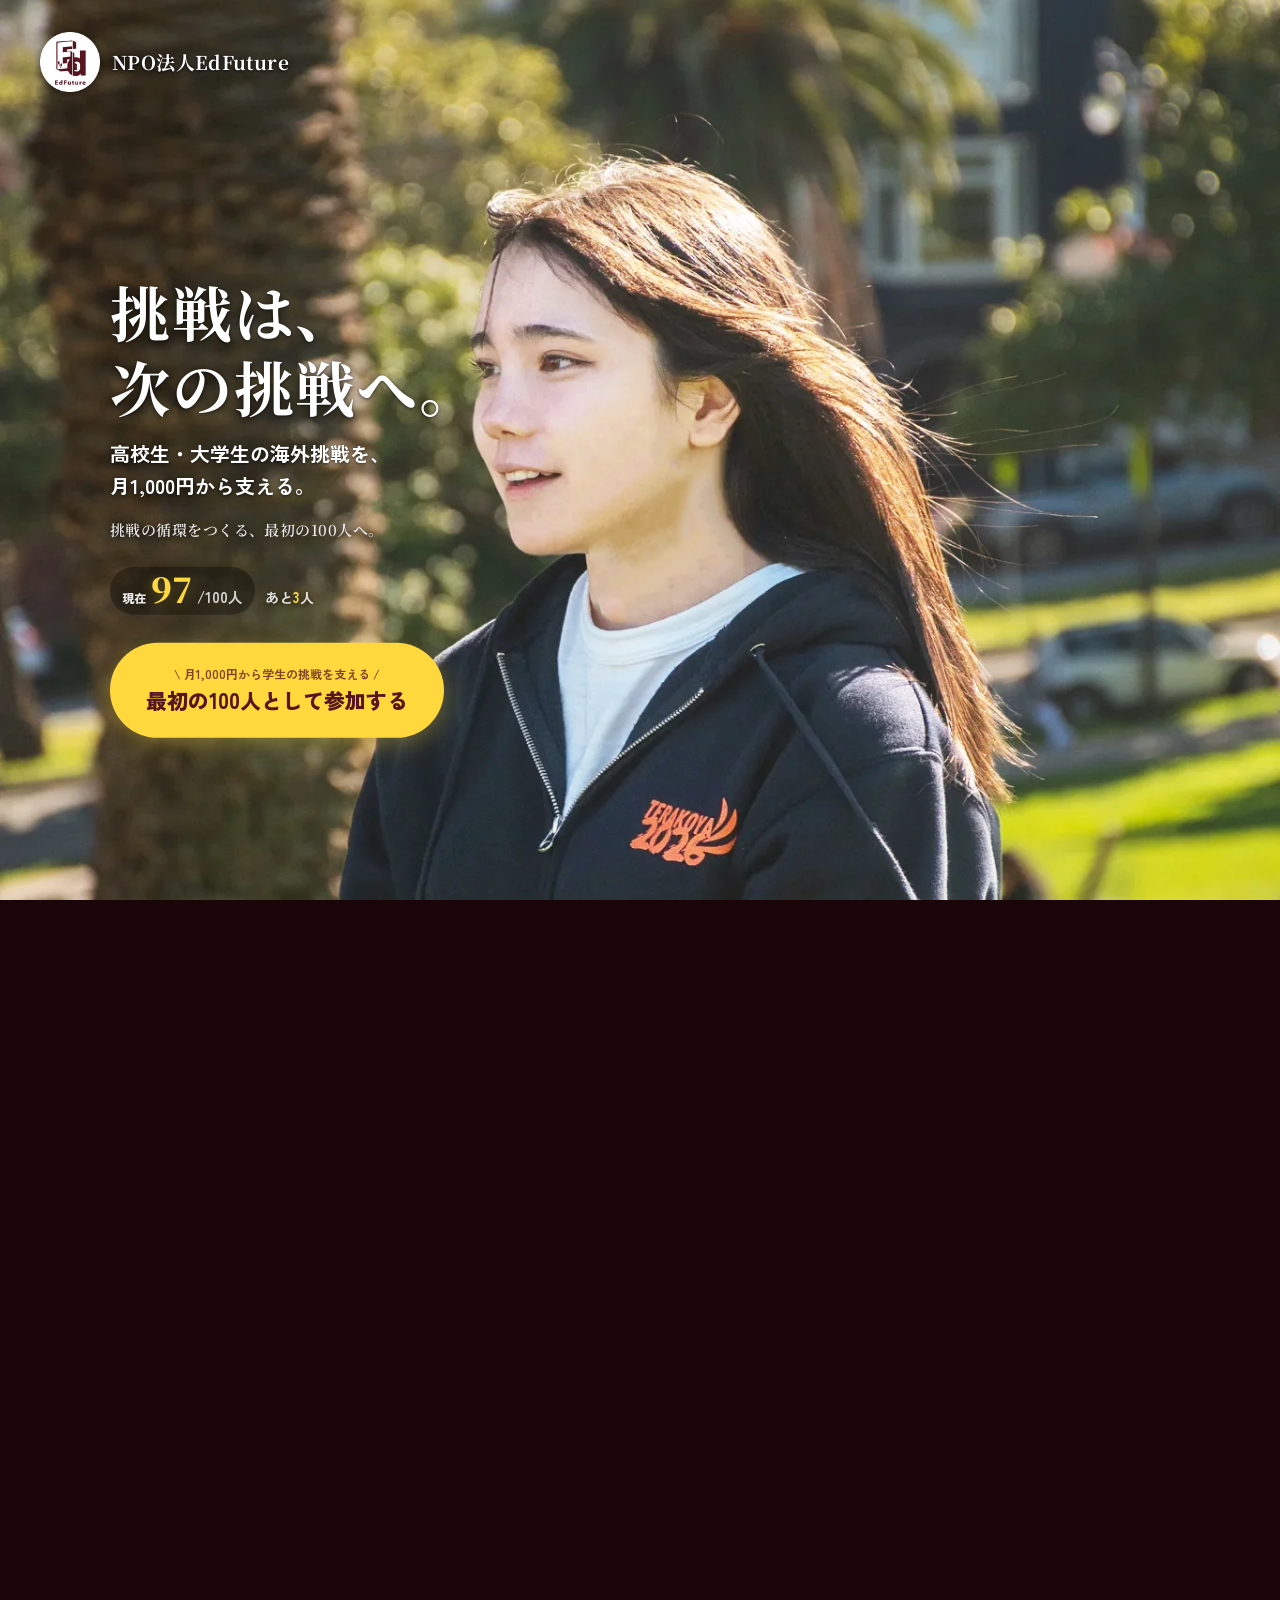
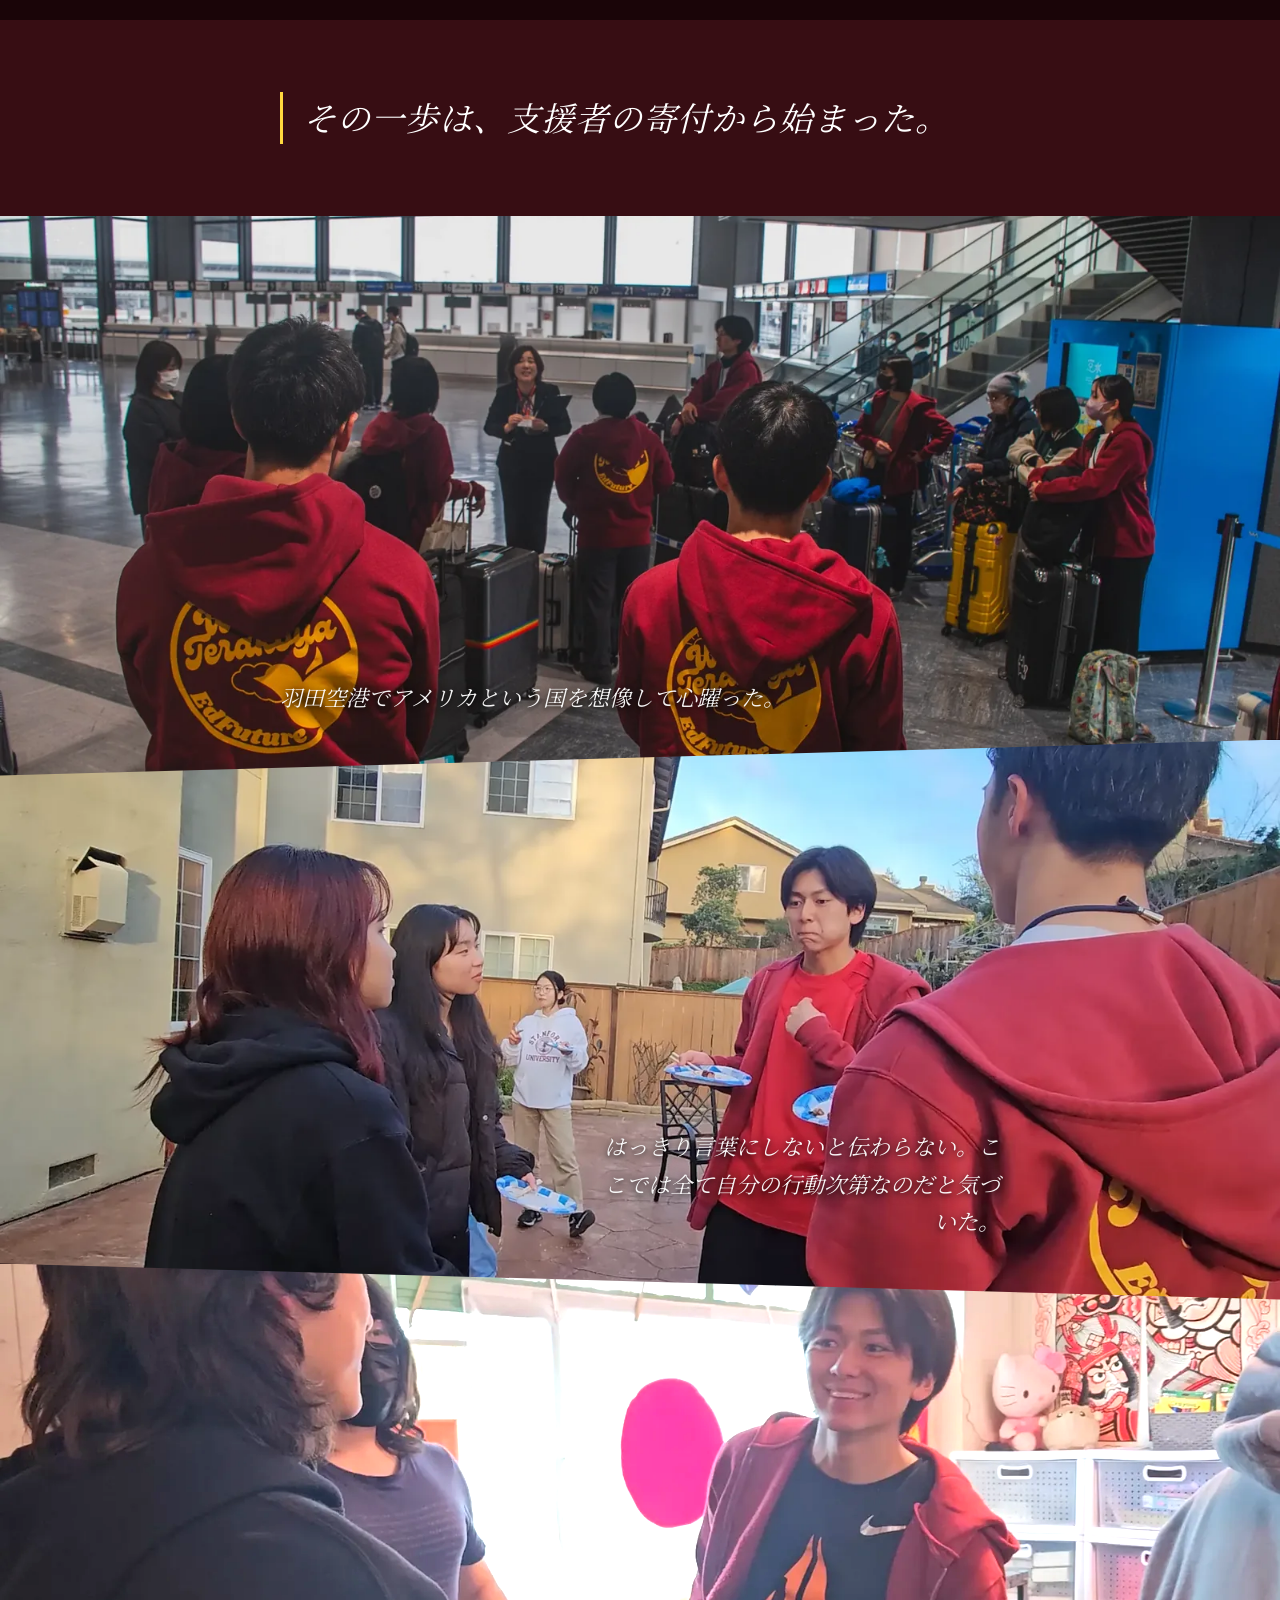
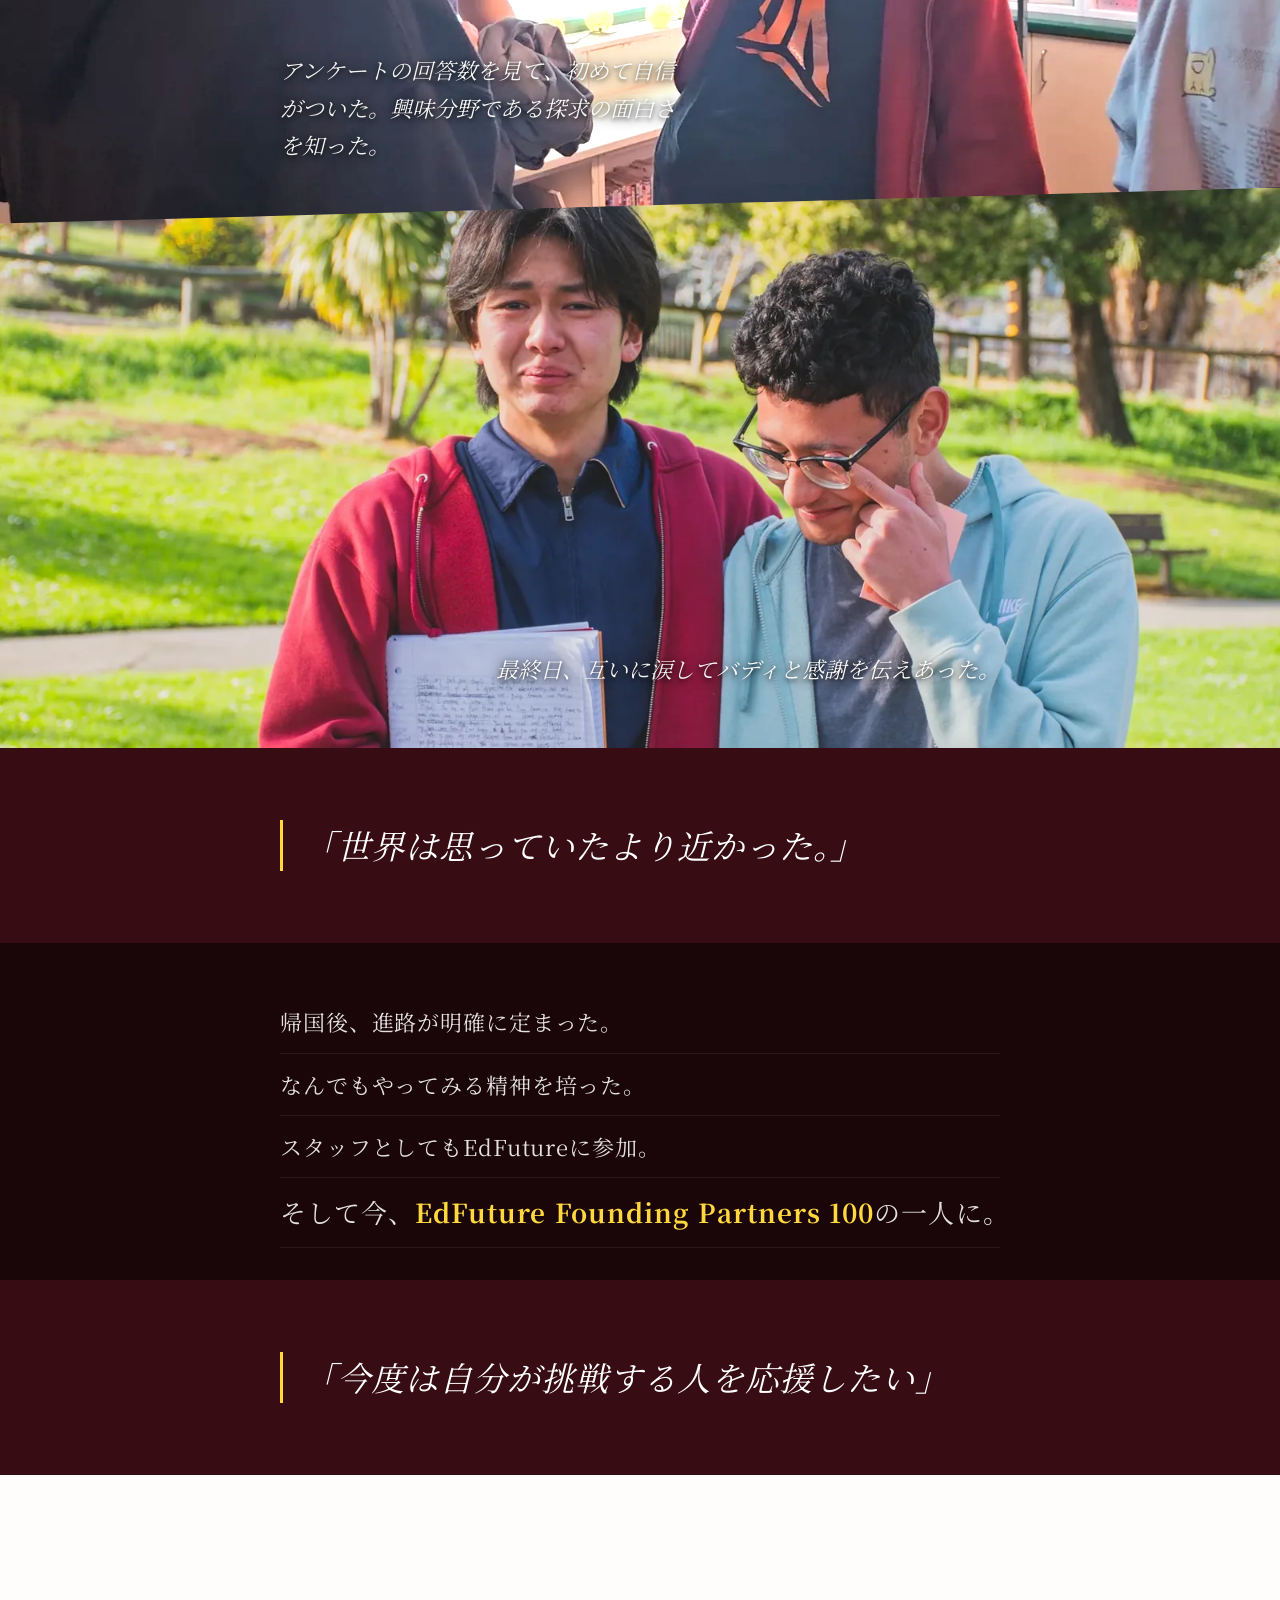
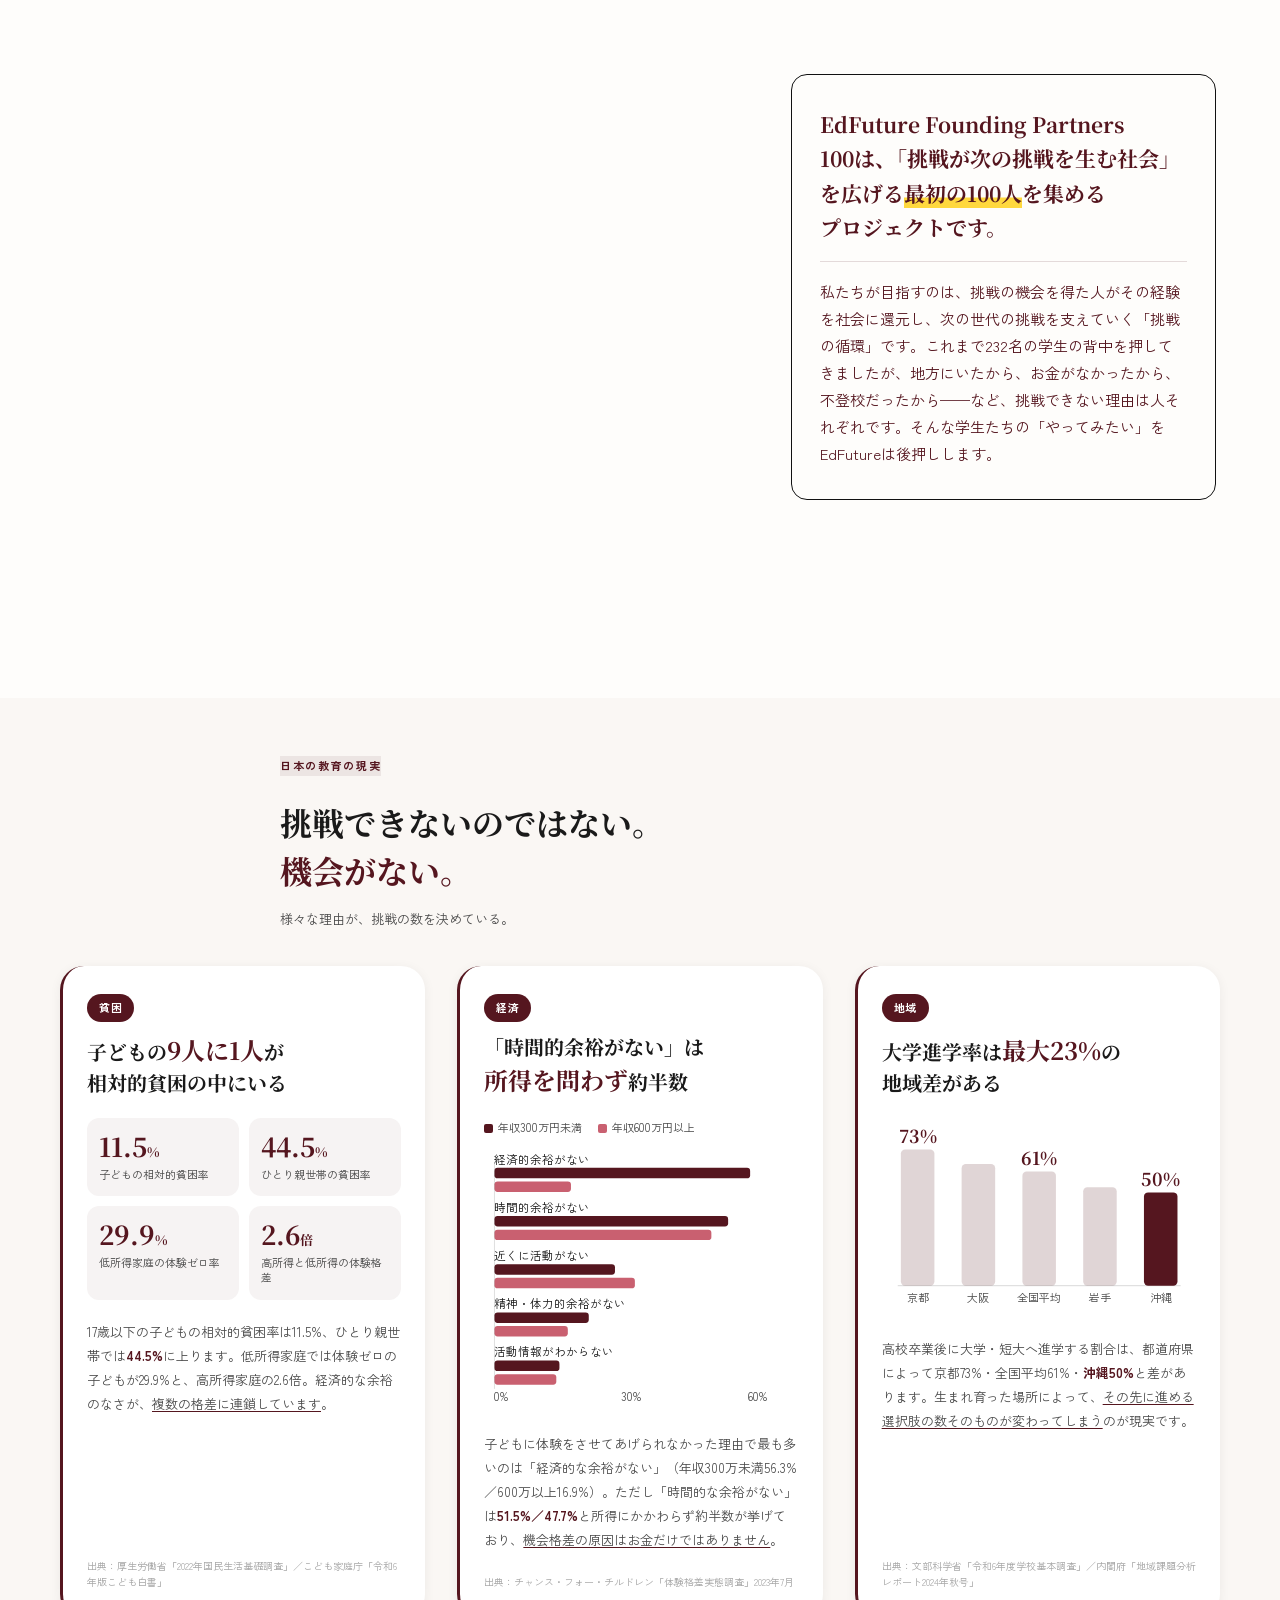
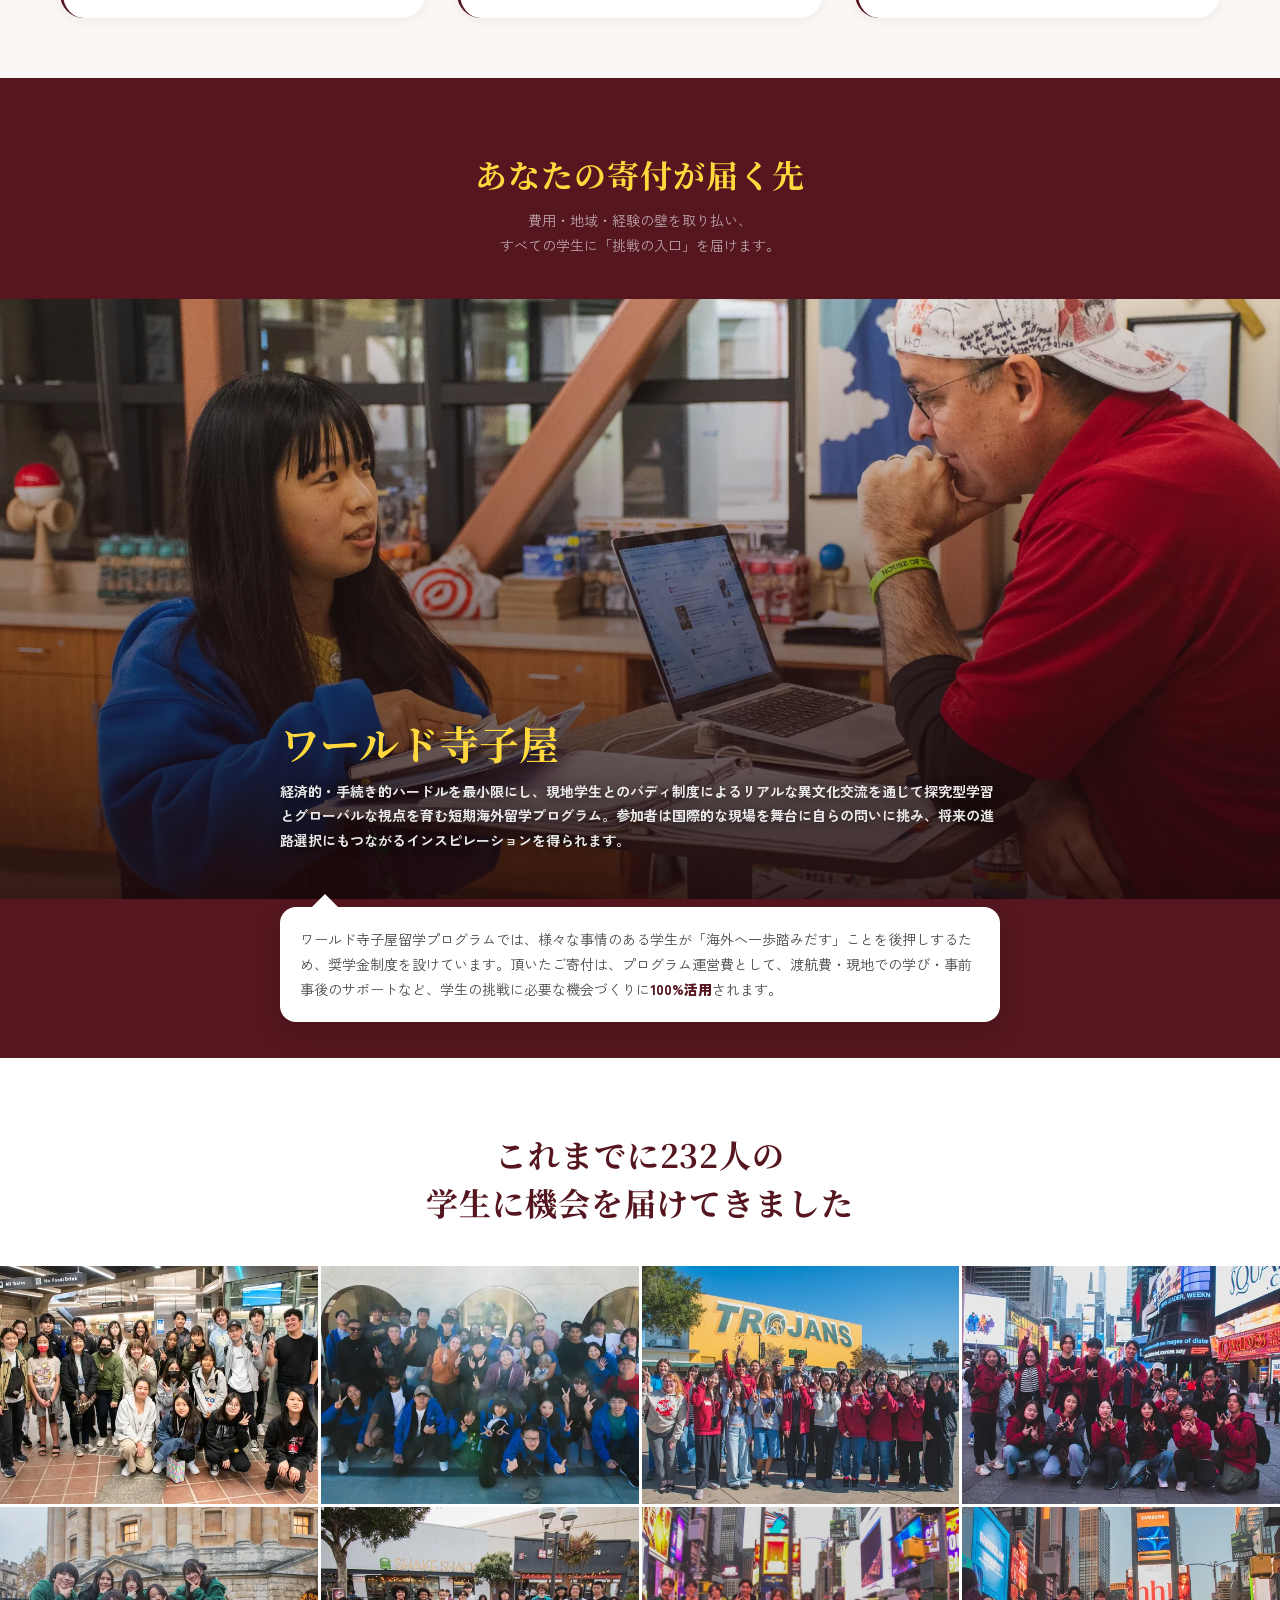
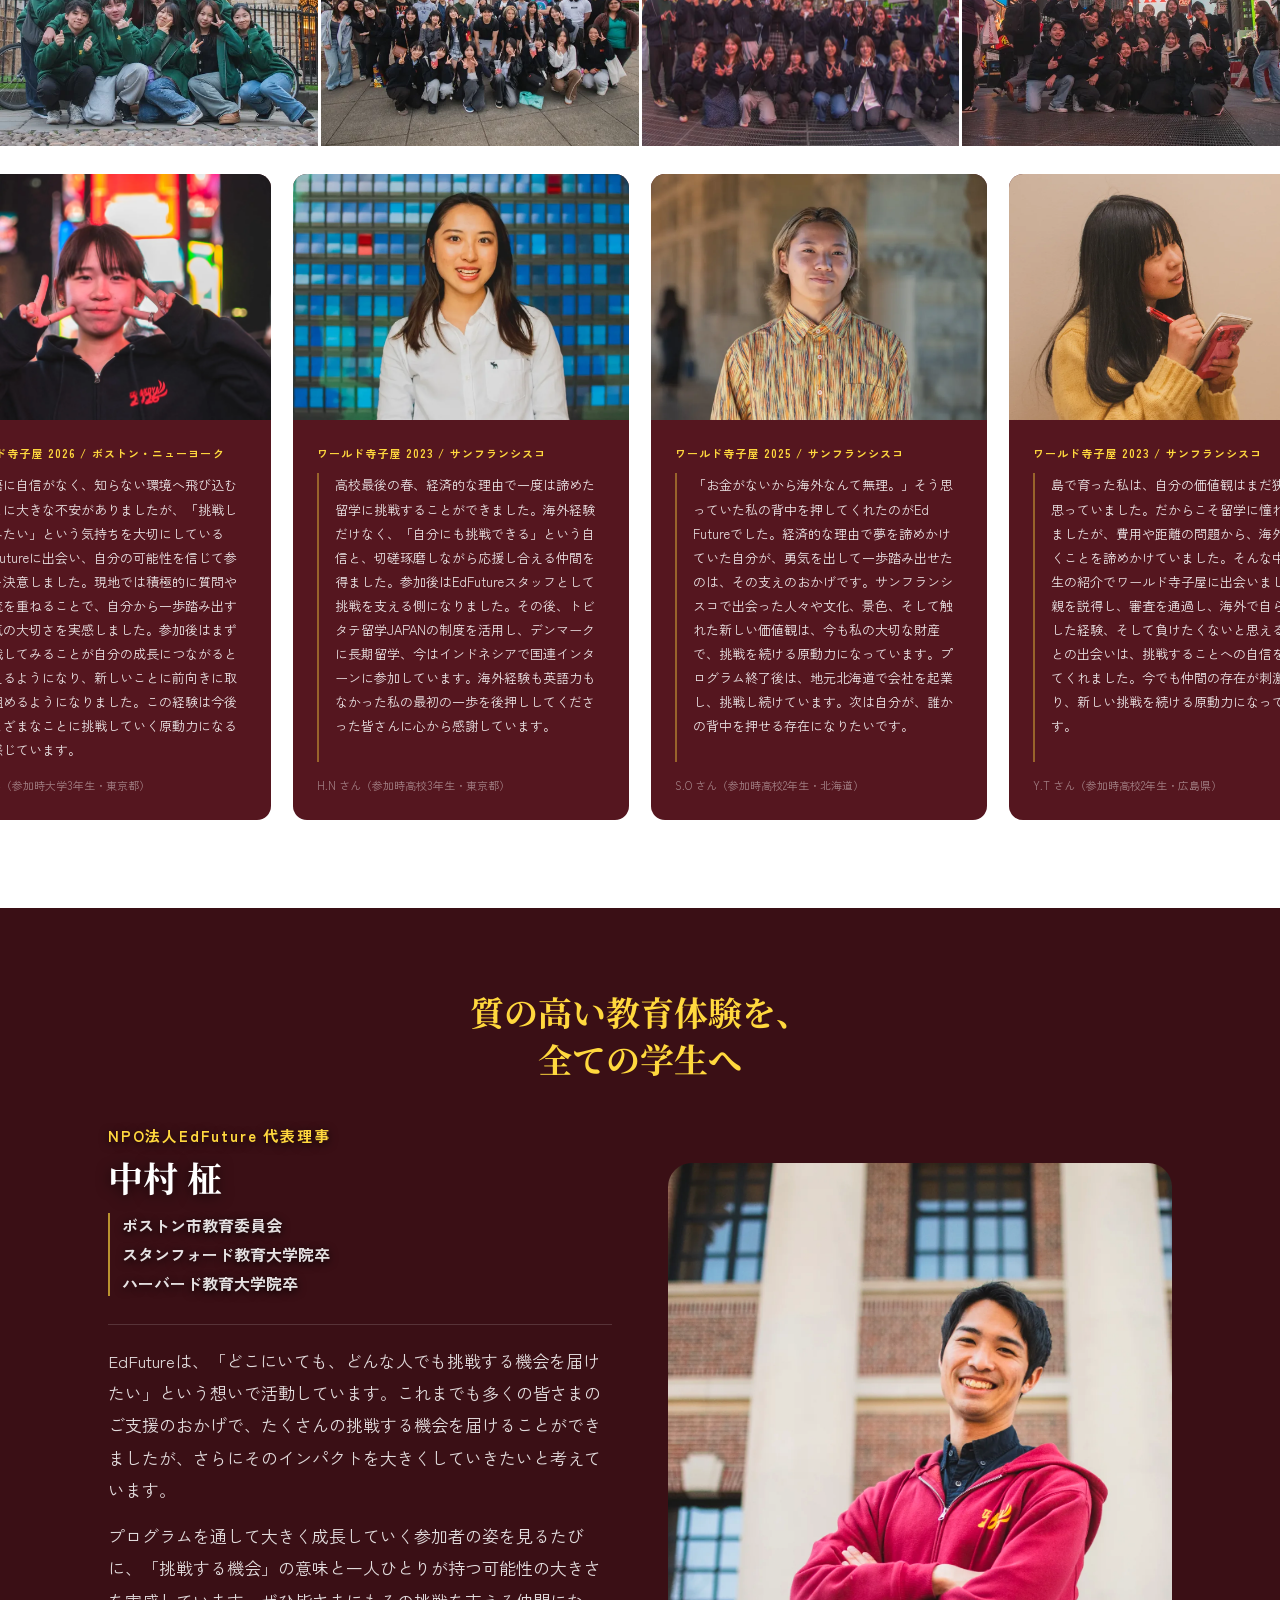
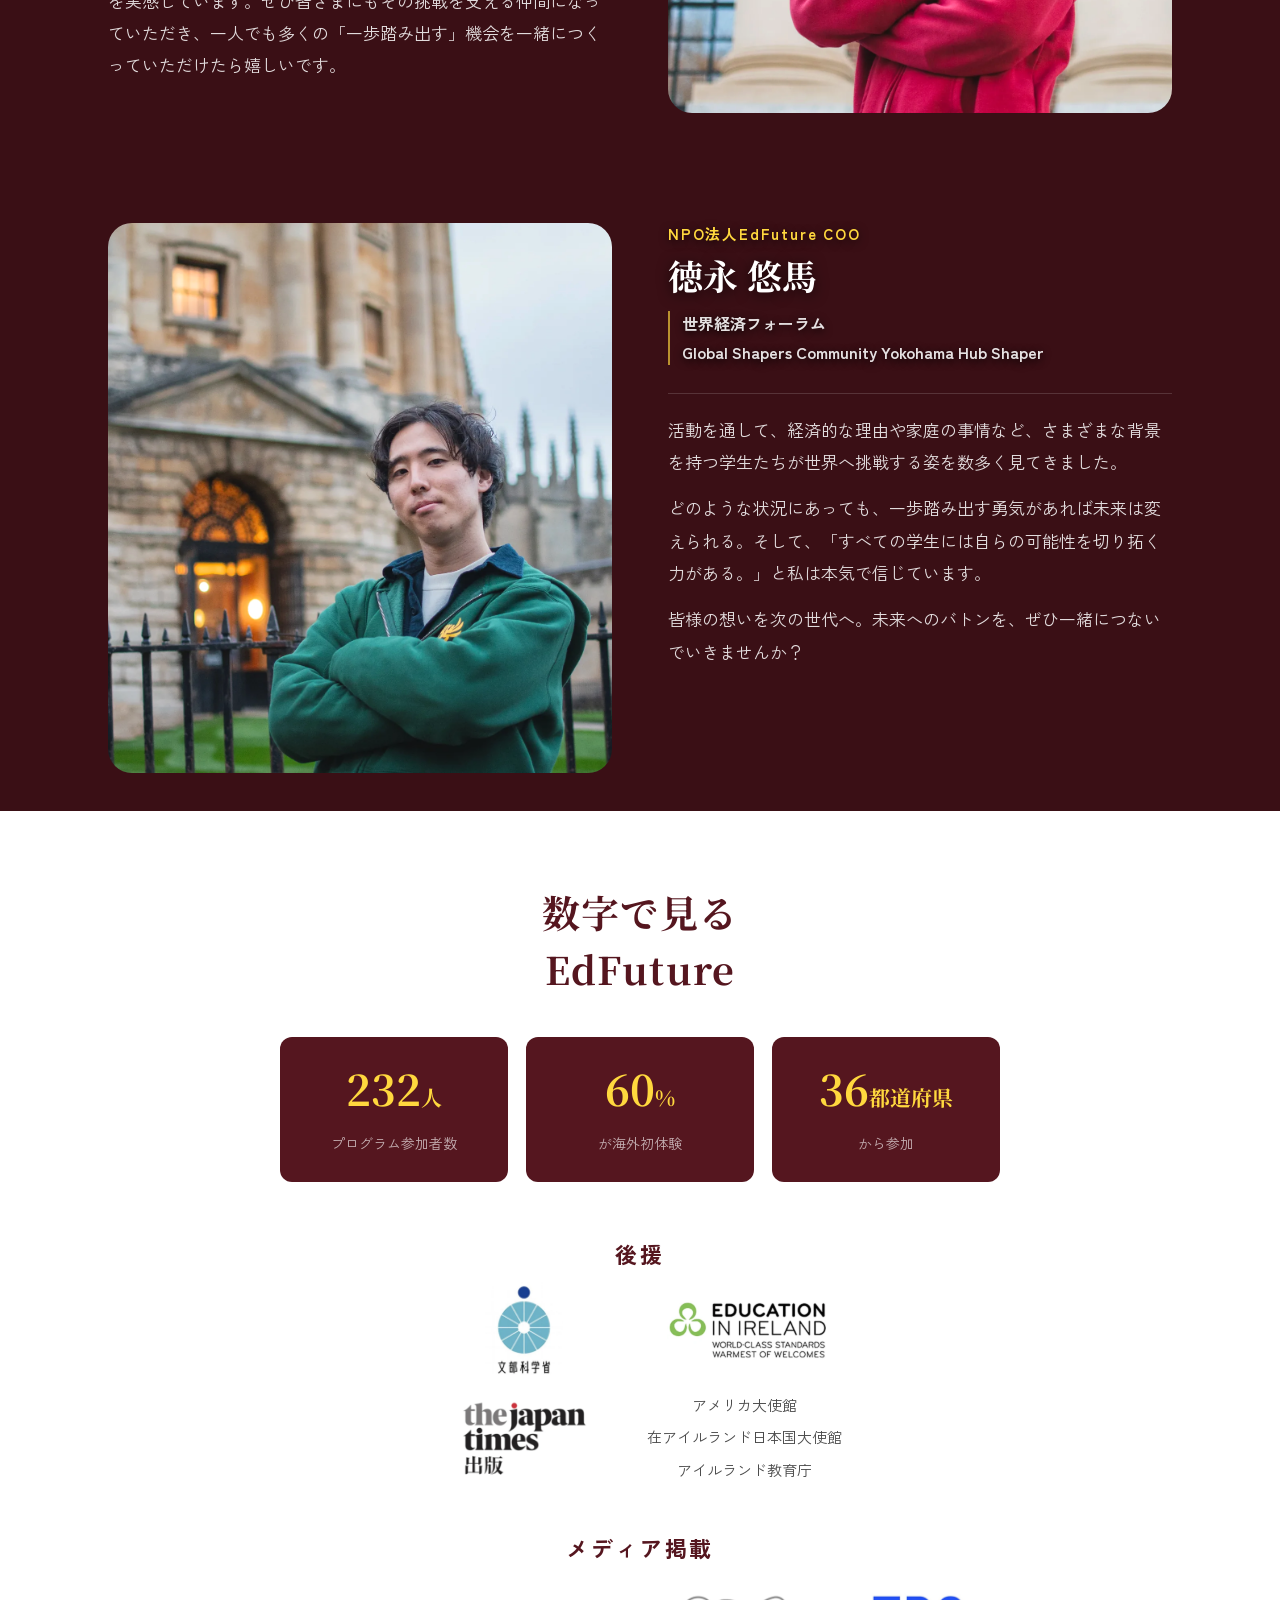
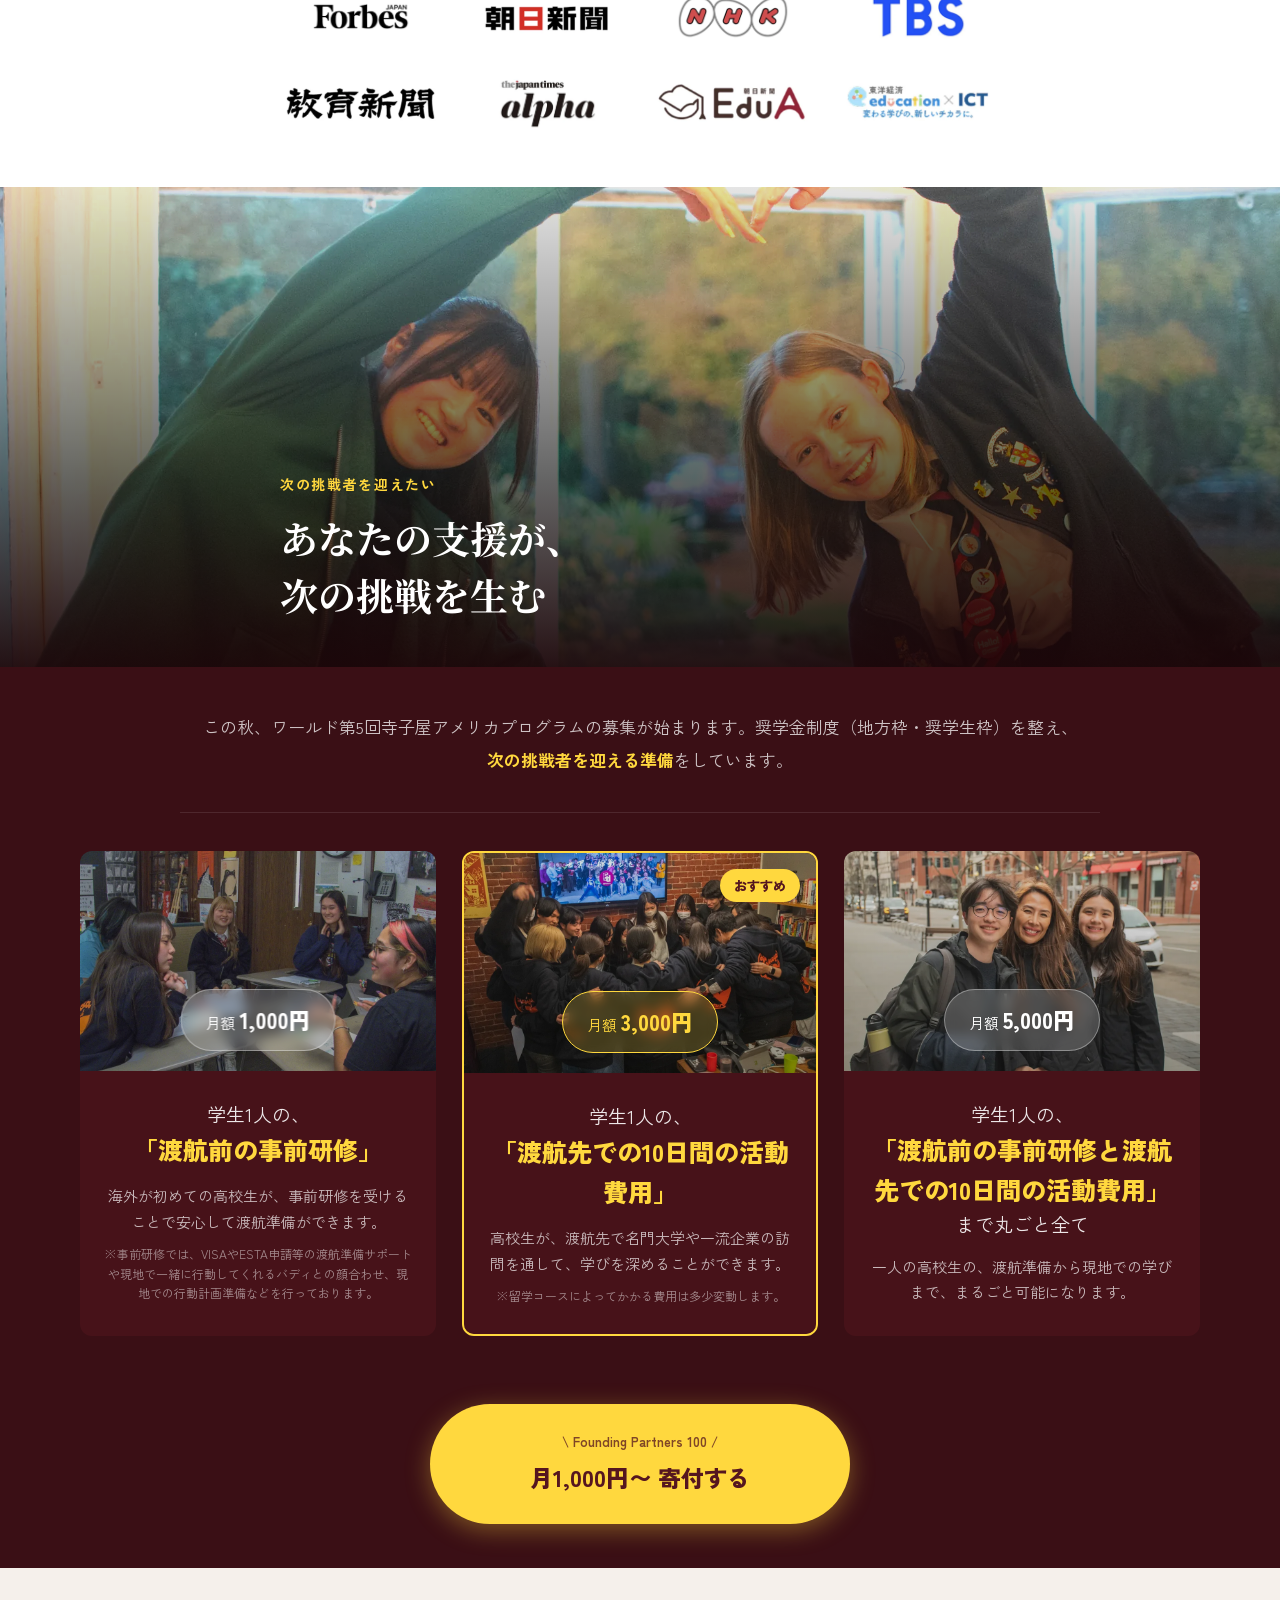
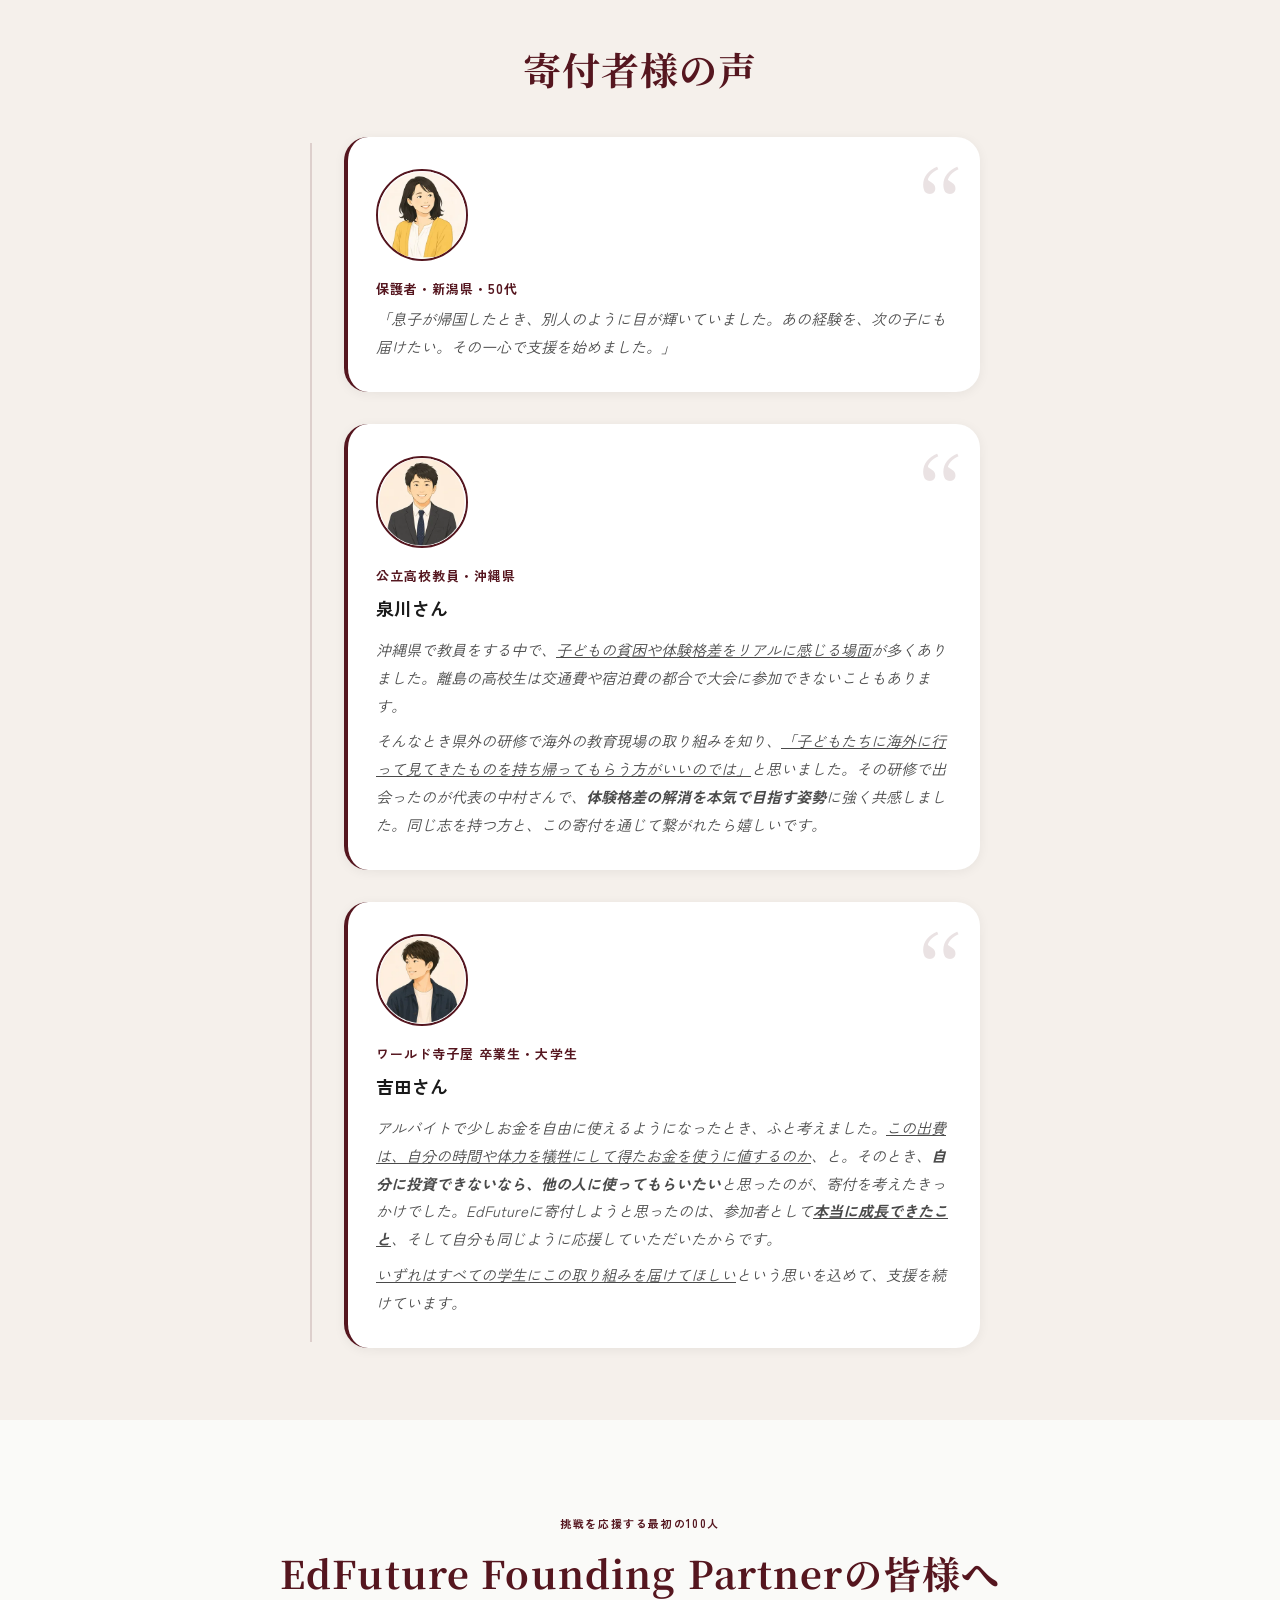
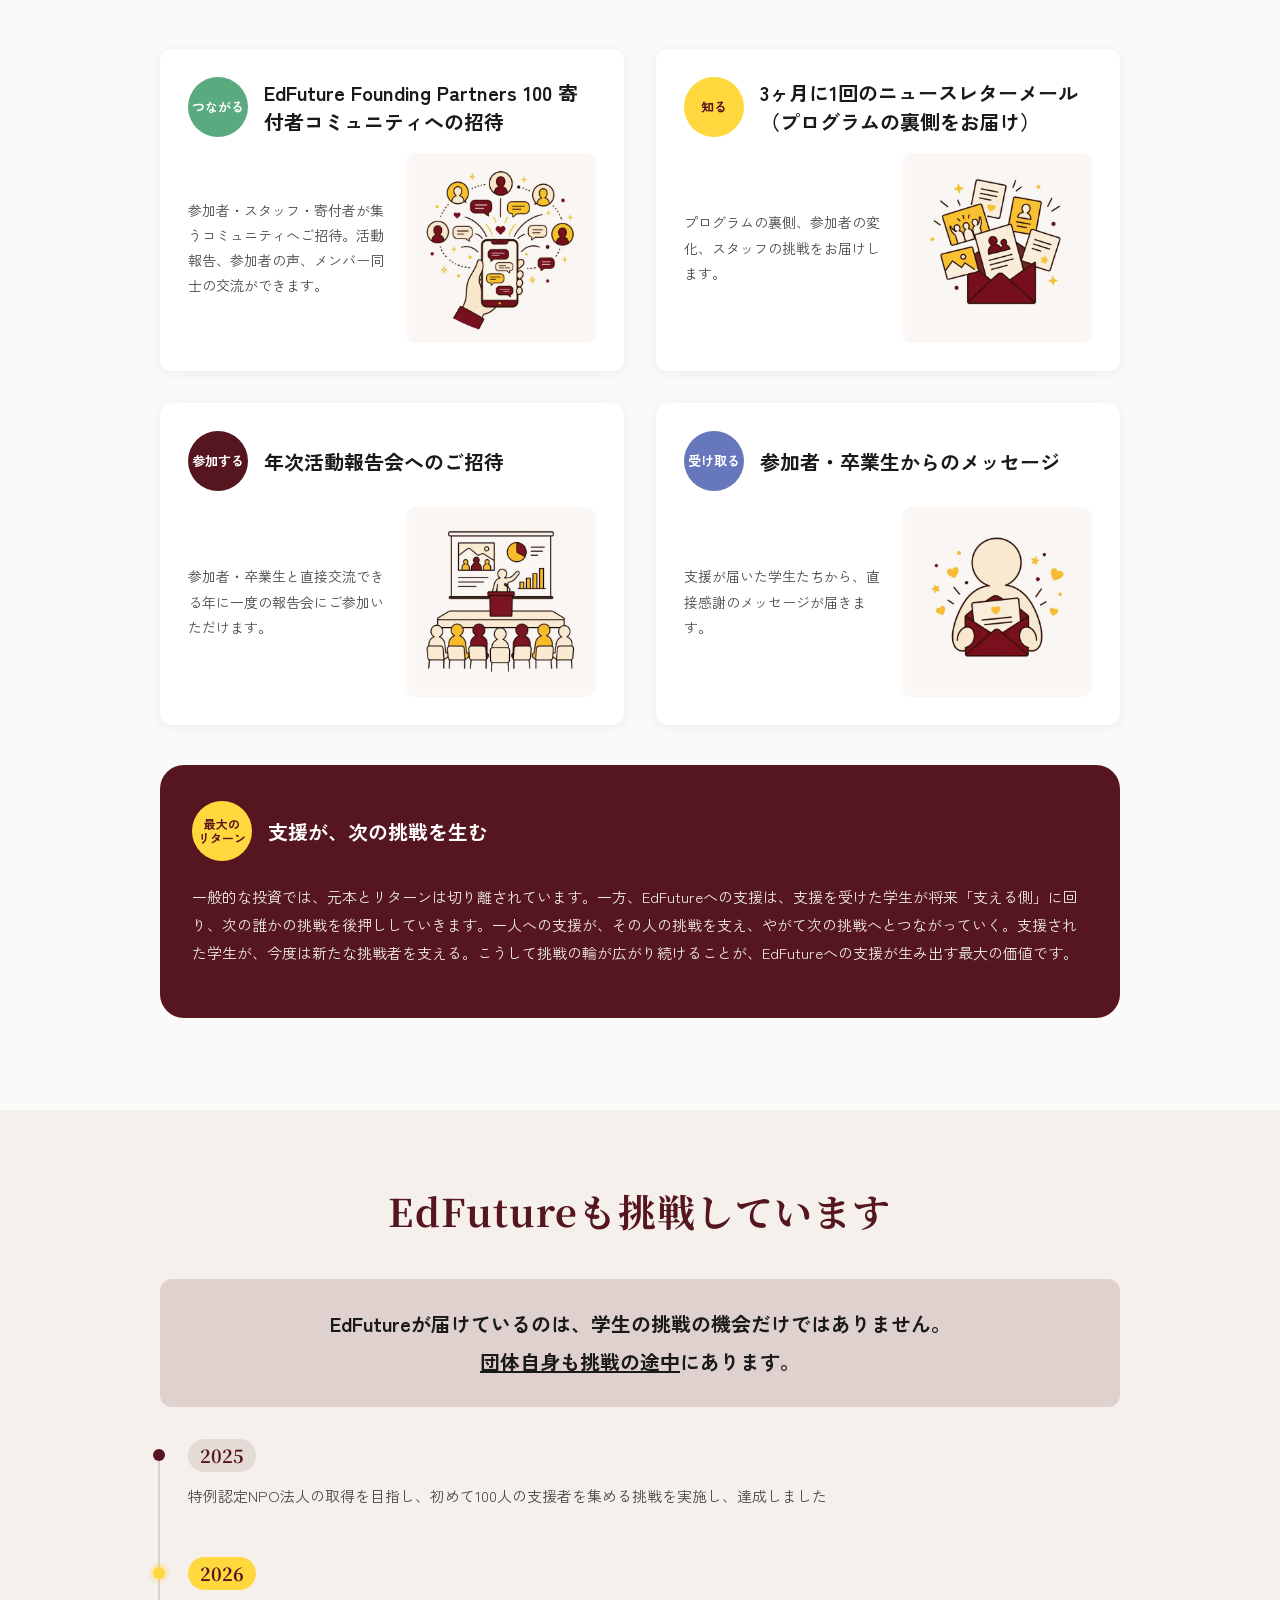
==== commit ce47a7e7: "feat: 本番反映済みの更新をまとめて同期（2026-07-09〜07-31） 本番サーバーへ直接アップロードして運用していた期間の変更を、 GitHub側（7/8時点で停止）に追いつかせる同期コミ" ====
--- a/index.html
+++ b/index.html
@@ -3,8 +3,28 @@
 <head>
   <meta charset="UTF-8">
   <meta name="viewport" content="width=device-width, initial-scale=1.0, viewport-fit=cover">
+
+  <!-- Google tag (gtag.js) -->
+  <script async src="https://www.googletagmanager.com/gtag/js?id=G-K4YZWQ5XL9"></script>
+  <script>
+    window.dataLayer = window.dataLayer || [];
+    function gtag(){dataLayer.push(arguments);}
+    gtag('js', new Date());
+
+    gtag('config', 'G-K4YZWQ5XL9');
+  </script>
+
+  <!-- Microsoft Clarity -->
+  <script type="text/javascript">
+    (function(c,l,a,r,i,t,y){
+        c[a]=c[a]||function(){(c[a].q=c[a].q||[]).push(arguments)};
+        t=l.createElement(r);t.async=1;t.src="https://www.clarity.ms/tag/"+i;
+        y=l.getElementsByTagName(r)[0];y.parentNode.insertBefore(t,y);
+    })(window, document, "clarity", "script", "xkjlqer51c");
+  </script>
+
   <title>EdFuture Founding Partners 100 | 挑戦の循環を支える100人</title>
-  <meta name="description" content="挑戦が次の挑戦を生む社会へ。EdFutureは、若者の海外挑戦を支える最初の100人の仲間を募集しています。月1,000円から、あなたの寄付が次の挑戦者の一歩をつくります。">
+  <meta name="description" content="挑戦が次の挑戦を生む社会へ。EdFutureは、学生の海外挑戦を支える最初の100人の仲間を募集しています。月1,000円から、あなたの寄付が次の挑戦者の一歩をつくります。">
   <link rel="canonical" href="https://edfuture.jp/kifu/">
 
   <!-- Favicon -->
@@ -17,7 +37,7 @@
   <meta property="og:type" content="website">
   <meta property="og:url" content="https://edfuture.jp/kifu/">
   <meta property="og:title" content="EdFuture Founding Partners 100 | 挑戦の循環を支える100人">
-  <meta property="og:description" content="挑戦が次の挑戦を生む社会へ。若者の海外挑戦を支える最初の100人の仲間を募集中。月1,000円から、あなたの寄付が次の挑戦者の一歩をつくります。">
+  <meta property="og:description" content="挑戦が次の挑戦を生む社会へ。学生の海外挑戦を支える最初の100人の仲間を募集中。月1,000円から、あなたの寄付が次の挑戦者の一歩をつくります。">
   <meta property="og:image" content="https://edfuture.jp/kifu/images/ogp.jpg">
   <meta property="og:image:width" content="1920">
   <meta property="og:image:height" content="1080">
@@ -27,7 +47,7 @@
   <!-- Twitter -->
   <meta name="twitter:card" content="summary_large_image">
   <meta name="twitter:title" content="EdFuture Founding Partners 100 | 挑戦の循環を支える100人">
-  <meta name="twitter:description" content="挑戦が次の挑戦を生む社会へ。若者の海外挑戦を支える最初の100人の仲間を募集中。月1,000円から。">
+  <meta name="twitter:description" content="挑戦が次の挑戦を生む社会へ。学生の海外挑戦を支える最初の100人の仲間を募集中。月1,000円から。">
   <meta name="twitter:image" content="https://edfuture.jp/kifu/images/ogp.jpg">
 
   <link rel="preload" as="image" href="images/01_fv.webp" fetchpriority="high">
@@ -37,11 +57,13 @@
   <link rel="preload" as="style" href="https://fonts.googleapis.com/css2?family=Zen+Kaku+Gothic+New:wght@300;400;500;700;900&family=Noto+Serif+JP:wght@400;600;700&display=swap">
   <link href="https://fonts.googleapis.com/css2?family=Zen+Kaku+Gothic+New:wght@300;400;500;700;900&family=Noto+Serif+JP:wght@400;600;700&display=swap" rel="stylesheet" media="print" onload="this.media='all'">
   <noscript><link href="https://fonts.googleapis.com/css2?family=Zen+Kaku+Gothic+New:wght@300;400;500;700;900&family=Noto+Serif+JP:wght@400;600;700&display=swap" rel="stylesheet"></noscript>
-  <link rel="stylesheet" href="css/style.css">
+  <link rel="stylesheet" href="css/style.css?v=20260731c">
   <!-- PC専用ルールを別ファイル化。media属性が一致しないSPでは
        レンダリングをブロックしない（=不要CSSの読み込み遅延）。
        ルール内容はcss/style.cssの旧@media(min-width:768px)ブロックと同一 -->
-  <link rel="stylesheet" href="css/desktop.css" media="(min-width: 768px)">
+  <link rel="stylesheet" href="css/desktop.css?v=20260731c" media="(min-width: 768px)">
+  <!-- JS無効時もrevealアニメーション対象のコンテンツを表示する -->
+  <noscript><style>.js-reveal { opacity: 1; transform: none; }</style></noscript>
 
   <script type="application/ld+json">
   {
@@ -70,6 +92,7 @@
   </script>
 </head>
 <body>
+  <main>
 
   <!-- S1: FV -->
   <section class="fv" id="fv">
@@ -88,16 +111,16 @@
         <p class="fv__subtitle">挑戦の循環をつくる、最初の100人へ。</p>
       </div>
 
-      <div class="fv__progress" aria-label="Founding Partners 100の参加状況">
+      <div class="fv__progress" role="group" aria-label="Founding Partners 100の参加状況">
         <span class="fv__progress-count">
           <span class="fv__progress-label">現在</span>
-          <strong class="fv__progress-current" id="progressNum">0</strong><span class="fv__progress-total">/100人</span>
+          <strong class="fv__progress-current" id="progressNum">97</strong><span class="fv__progress-total">/100人</span>
         </span>
-        <span class="fv__progress-remain">あと<strong id="progressRemain">62</strong>人</span>
+        <span class="fv__progress-remain">あと<strong id="progressRemain">3</strong>人</span>
       </div>
 
       <a href="https://congrant.com/project/edfuture2022/12946/form/step1" target="_blank" rel="noopener noreferrer" class="fv__btn">
-        <span class="fv__btn-badge">\ 月1,000円から若者の挑戦を支える /</span>
+        <span class="fv__btn-badge">\ 月1,000円から学生の挑戦を支える /</span>
         <span class="fv__btn-main">最初の100人として参加する</span>
       </a>
     </div>
@@ -107,8 +130,8 @@
   <!-- S2: BEFORE -->
   <section class="story story--before" id="story-before">
     <div class="story__photo story__photo--before">
-      <video data-src="images/09.mp4" class="story__photo--before-video--sp-only" autoplay muted playsinline loop preload="none"></video>
-      <video data-src="images/01_fv.mp4" class="story__photo--before-video--pc-only" autoplay muted playsinline loop preload="none"></video>
+      <video data-src="images/09.mp4" class="story__photo--before-video--sp-only" autoplay muted playsinline loop preload="none" aria-hidden="true"></video>
+      <video data-src="images/01_fv.mp4" class="story__photo--before-video--pc-only" autoplay muted playsinline loop preload="none" aria-hidden="true"></video>
     </div>
     <div class="story__quote js-reveal">
       <blockquote>その一歩は、支援者の寄付から始まった。</blockquote>
@@ -124,11 +147,11 @@
         <p class="story__moment-caption">羽田空港でアメリカという国を想像して心躍った。</p>
       </div>
       <div class="story__moment js-reveal">
-        <video data-src="images/04.mp4" class="story__moment-img" poster="images/004_1600.webp" autoplay muted loop playsinline preload="none"></video>
+        <video data-src="images/04.mp4" class="story__moment-img" poster="images/004_1600.webp" autoplay muted loop playsinline preload="none" aria-hidden="true"></video>
         <p class="story__moment-caption">はっきり言葉にしないと伝わらない。ここでは全て自分の行動次第なのだと気づいた。</p>
       </div>
       <div class="story__moment js-reveal">
-        <video data-src="images/01.mp4" class="story__moment-img" poster="images/001_1600.webp" autoplay muted loop playsinline preload="none" style="filter: brightness(1.25)"></video>
+        <video data-src="images/01.mp4" class="story__moment-img" poster="images/001_1600.webp" autoplay muted loop playsinline preload="none" style="filter: brightness(1.25)" aria-hidden="true"></video>
         <p class="story__moment-caption">アンケートの回答数を見て、初めて自信がついた。興味分野である探求の面白さを知った。</p>
       </div>
       <div class="story__moment js-reveal">
@@ -164,8 +187,8 @@
     </div>
     <div class="cycle-caption js-reveal">
       <div class="cycle-caption__inner">
-        <p class="cycle-caption__lead"><span><strong>EdFuture Founding Partners 100</strong>は、</span><span>「挑戦が次の挑戦を生む社会」を広げる</span><span><em>最初の100人</em>を集めるプロジェクトです。</span></p>
-        <p class="cycle-caption__body">私たちが目指すのは、挑戦の機会を得た人がその経験を社会に還元し、次の世代の挑戦を支えていく「挑戦の循環」です。これまで184名の若者の背中を押してきましたが、地方にいたから、お金がなかったから、不登校だったから——など、挑戦できない理由は人それぞれです。そんな若者たちの「やってみたい」をEdFutureは後押しします。</p>
+        <p class="cycle-caption__lead"><span><strong>EdFuture Founding Partners 100</strong>は、</span><span>「挑戦が次の挑戦を生む社会」を広げる</span><span><em>最初の100人</em>を集める<span class="u-nowrap-word">プロジェクトです。</span></span></p>
+        <p class="cycle-caption__body">私たちが目指すのは、挑戦の機会を得た人がその経験を社会に還元し、次の世代の挑戦を支えていく「挑戦の循環」です。これまで232名の学生の背中を押してきましたが、地方にいたから、お金がなかったから、不登校だったから——など、挑戦できない理由は人それぞれです。そんな学生たちの「やってみたい」をEdFutureは後押しします。</p>
       </div>
     </div>
   </section>
@@ -175,7 +198,7 @@
     <div class="issue-head">
       <p class="section-label section-label--dark">日本の教育の現実</p>
       <h2 class="issue-lead">挑戦できないのではない。<br><em>機会がない。</em></h2>
-      <p class="issue-sub">生まれた環境が、挑戦の数を決めている。</p>
+      <p class="issue-sub">様々な理由が、挑戦の数を決めている。</p>
     </div>
 
     <div class="issue-cards">
@@ -272,7 +295,7 @@
   <section class="programs-section" id="programs">
     <div class="section-head">
       <h2 class="section-title">あなたの寄付が届く先</h2>
-      <p class="section-sub">費用・地域・経験の壁を取り払い、<br>すべての若者に「挑戦の入口」を届けます。</p>
+      <p class="section-sub">費用・地域・経験の壁を取り払い、<br>すべての学生に「挑戦の入口」を届けます。</p>
     </div>
 
     <div class="program-hero js-reveal">
@@ -284,7 +307,7 @@
           <p class="program-hero__lead">経済的・手続き的ハードルを最小限にし、現地学生とのバディ制度によるリアルな異文化交流を通じて探究型学習とグローバルな視点を育む短期海外留学プログラム。参加者は国際的な現場を舞台に自らの問いに挑み、将来の進路選択にもつながるインスピレーションを得られます。</p>
         </div>
         <div class="program-hero__details">
-          <p class="program-hero__text">ワールド寺子屋留学プログラムでは、様々な事情のある若者が「海外へ一歩踏みだす」ことを後押しするため、奨学金制度を設けています。頂いたご寄付は、プログラム運営費として、渡航費・現地での学び・事前事後のサポートなど、若者の挑戦に必要な機会づくりに<strong>100%活用</strong>されます。</p>
+          <p class="program-hero__text">ワールド寺子屋留学プログラムでは、様々な事情のある学生が「海外へ一歩踏みだす」ことを後押しするため、奨学金制度を設けています。頂いたご寄付は、プログラム運営費として、渡航費・現地での学び・事前事後のサポートなど、学生の挑戦に必要な機会づくりに<strong>100%活用</strong>されます。</p>
         </div>
       </div>
     </div>
@@ -294,7 +317,7 @@
   <!-- S7: STORIES -->
   <section class="stories-section" id="stories">
     <div class="section-head">
-      <h2 class="section-title section-title--dark stories-title"><span>これまでに<strong>184人</strong>の</span><br><span>若者に機会を届けてきました</span></h2>
+      <h2 class="section-title section-title--dark stories-title"><span>これまでに<strong>232人</strong>の</span><br><span>学生に機会を届けてきました</span></h2>
     </div>
     <div class="story-photos">
       <img src="images/01.webp" srcset="images/01_640.webp 640w, images/01_1024.webp 1024w, images/01.webp 2048w" sizes="25vw" alt="" loading="lazy" decoding="async">
@@ -313,7 +336,7 @@
         <div class="voice-card__body">
           <p class="voice-card__program">ワールド寺子屋 2023 / サンフランシスコ</p>
           <blockquote class="voice-card__quote">高校最後の春、経済的な理由で一度は諦めた留学に挑戦することができました。海外経験だけなく、「自分にも挑戦できる」という自信と、切磋琢磨しながら応援し合える仲間を得ました。参加後はEdFutureスタッフとして挑戦を支える側になりました。その後、トビタテ留学JAPANの制度を活用し、デンマークに長期留学、今はインドネシアで国連インターンに参加しています。海外経験も英語力もなかった私の最初の一歩を後押ししてくださった皆さんに心から感謝しています。</blockquote>
-          <p class="voice-card__name">Hanon さん（高校3年生・東京都）</p>
+          <p class="voice-card__name">H.N さん（参加時高校3年生・東京都）</p>
         </div>
       </div>
 
@@ -322,16 +345,34 @@
         <div class="voice-card__body">
           <p class="voice-card__program">ワールド寺子屋 2025 / サンフランシスコ</p>
           <blockquote class="voice-card__quote">「お金がないから海外なんて無理。」そう思っていた私の背中を押してくれたのがEd Futureでした。経済的な理由で夢を諦めかけていた自分が、勇気を出して一歩踏み出せたのは、その支えのおかげです。サンフランシスコで出会った人々や文化、景色、そして触れた新しい価値観は、今も私の大切な財産で、挑戦を続ける原動力になっています。プログラム終了後は、地元北海道で会社を起業し、挑戦し続けています。次は自分が、誰かの背中を押せる存在になりたいです。</blockquote>
-          <p class="voice-card__name">Shun さん（高校2年生・北海道）</p>
+          <p class="voice-card__name">S.O さん（参加時高校2年生・北海道）</p>
         </div>
       </div>
 
       <div class="voice-card">
-        <div class="voice-card__photo" style="background-image:url('images/DSC_5230.webp'); background-position: center 30%;"></div>
+        <div class="voice-card__photo" style="background-image:url('images/yuina.webp'); background-position: center 30%;"></div>
         <div class="voice-card__body">
-          <p class="voice-card__program">アイルランドプログラム 2025</p>
-          <blockquote class="voice-card__quote">「地方に住んでいると、海外は遠い夢だと思っていた。奨学金があったから参加できた。この経験は一生の宝物。次は私が誰かの背中を押せる人になりたい。」</blockquote>
-          <p class="voice-card__name">R.T. さん（大学1年生・秋田県）</p>
+          <p class="voice-card__program">ワールド寺子屋 2023 / サンフランシスコ</p>
+          <blockquote class="voice-card__quote">島で育った私は、自分の価値観はまだ狭いと思っていました。だからこそ留学に憧れていましたが、費用や距離の問題から、海外へ行くことを諦めかけていました。そんな中、先生の紹介でワールド寺子屋に出会いました。親を説得し、審査を通過し、海外で自ら行動した経験、そして負けたくないと思える仲間との出会いは、挑戦することへの自信を与えてくれました。今でも仲間の存在が刺激となり、新しい挑戦を続ける原動力になっています。</blockquote>
+          <p class="voice-card__name">Y.T さん（参加時高校2年生・広島県）</p>
+        </div>
+      </div>
+
+      <div class="voice-card">
+        <div class="voice-card__photo" style="background-image:url('images/kana.webp'); background-position: center 25%;"></div>
+        <div class="voice-card__body">
+          <p class="voice-card__program">ワールド寺子屋 2022 / サンフランシスコ</p>
+          <blockquote class="voice-card__quote">高校3年生の私は、「世界は広い」と初めて知りました。写真や誰かの話では決して得られない、「自分で見て、感じること」がどれだけ貴重なのか。離島で育ち、夢を語ることにどこか遠慮していた私も、同じ熱量で応援し、一緒に悩み、夢を実現している大人や仲間に出会えました。4年後の今、私は児童養護施設で働いています。今の私の夢は、どんな状況にいる子どもたちにも希望を持ってもらうことです。いつか私も、あの時背中を押してくれたたくさんの大人の1人になりたいです。</blockquote>
+          <p class="voice-card__name">K.N さん（参加時高校3年生・鹿児島県）</p>
+        </div>
+      </div>
+
+      <div class="voice-card">
+        <div class="voice-card__photo" style="background-image:url('images/DSC_8262.webp'); background-position: center 48%;"></div>
+        <div class="voice-card__body">
+          <p class="voice-card__program">ワールド寺子屋 2026 / ボストン・ニューヨーク</p>
+          <blockquote class="voice-card__quote">英語に自信がなく、知らない環境へ飛び込むことに大きな不安がありましたが、「挑戦してみたい」という気持ちを大切にしているEdFutureに出会い、自分の可能性を信じて参加を決意しました。現地では積極的に質問や交流を重ねることで、自分から一歩踏み出す勇気の大切さを実感しました。参加後はまず挑戦してみることが自分の成長につながると考えるようになり、新しいことに前向きに取り組めるようになりました。この経験は今後さまざまなことに挑戦していく原動力になると感じています。</blockquote>
+          <p class="voice-card__name">S.A さん（参加時大学3年生・東京都）</p>
         </div>
       </div>
 
@@ -340,16 +381,15 @@
 
   <!-- S8: FOUNDER -->
   <section class="founder-section" id="founder">
-    <div class="section-head section-head--dark">
-      <h2 class="section-title">質の高い教育体験を、<br>全ての子どもへ</h2>
+    <div class="voices-head">
+      <h2 class="voices-title">質の高い教育体験を、<br>全ての学生へ</h2>
     </div>
     <div class="founder-card js-reveal">
       <div class="founder-card__photo-wrap">
-        <img src="images/DSC_2169.webp" alt="中村柾" class="founder-card__photo" loading="lazy" decoding="async">
+        <img src="images/daihyo.webp" alt="中村柾" class="founder-card__photo" loading="lazy" decoding="async">
       </div>
       <div class="founder-card__overlay"></div>
       <div class="founder-card__content">
-        <h2 class="founder-card__title-pc">質の高い教育体験を、<br>全ての子どもへ</h2>
         <div class="founder-card__meta">
           <p class="founder-card__role">NPO法人EdFuture 代表理事</p>
           <h3 class="founder-card__name">中村 柾</h3>
@@ -360,8 +400,33 @@
           </ul>
         </div>
         <div class="founder-card__message">
-          <p>海外で教育を学ぶほど、「どこで生まれ育ったか」で子どもの機会が決まってしまう現実に、強い危機感を抱きました。<br class="founder-card__msg-br">だからコロナ禍に「学びを止めない」という思いでEdFutureを立ち上げ、<br class="founder-card__msg-br">今も一人ひとりの「一歩を踏み出す」背中をそっと押しています。</p>
-          <p>住んでいる場所や家庭、国籍、ジェンダーに関わらず、<br class="founder-card__msg-br">「子どもが成長できる体験」を全ての子どもに。<br class="founder-card__msg-br">そのために、皆様の力が必要です。</p>
+          <p>EdFutureは、「どこにいても、どんな人でも挑戦する機会を届けたい」という想いで活動しています。これまでも多くの皆さまのご支援のおかげで、たくさんの挑戦する機会を届けることができましたが、さらにそのインパクトを大きくしていきたいと考えています。</p>
+          <p>プログラムを通して大きく成長していく参加者の姿を見るたびに、「挑戦する機会」の意味と一人ひとりが持つ可能性の大きさを実感しています。ぜひ皆さまにもその挑戦を支える仲間になっていただき、一人でも多くの「一歩踏み出す」機会を一緒につくっていただけたら嬉しいです。</p>
+        </div>
+      </div>
+    </div>
+  </section>
+
+  <!-- S8-b: COO MESSAGE -->
+  <section class="founder-section coo-section" id="coo">
+    <div class="founder-card js-reveal">
+      <div class="founder-card__photo-wrap">
+        <img src="images/coo.webp" alt="徳永悠馬" class="founder-card__photo" loading="lazy" decoding="async">
+      </div>
+      <div class="founder-card__overlay"></div>
+      <div class="founder-card__content">
+        <div class="founder-card__meta">
+          <p class="founder-card__role">NPO法人EdFuture COO</p>
+          <h3 class="founder-card__name">徳永 悠馬</h3>
+          <ul class="founder-card__career">
+            <li>世界経済フォーラム</li>
+            <li>Global Shapers Community Yokohama Hub Shaper</li>
+          </ul>
+        </div>
+        <div class="founder-card__message">
+          <p>活動を通して、経済的な理由や家庭の事情など、さまざまな背景を持つ学生たちが世界へ挑戦する姿を数多く見てきました。</p>
+          <p>どのような状況にあっても、一歩踏み出す勇気があれば未来は変えられる。そして、「すべての学生には自らの可能性を切り拓く力がある。」と私は本気で信じています。</p>
+          <p>皆様の想いを次の世代へ。未来へのバトンを、ぜひ一緒につないでいきませんか？</p>
         </div>
       </div>
     </div>
@@ -382,7 +447,7 @@
         <p class="number-card__label number-card__label--lower">が海外初体験</p>
       </div>
       <div class="number-card">
-        <p class="number-card__val">36<span>都道府県</span></p>
+        <p class="number-card__val">36<span class="number-card__unit--wide">都道府県</span></p>
         <p class="number-card__label number-card__label--lower">から参加</p>
       </div>
     </div>
@@ -411,7 +476,7 @@
         <img src="images/9_media3.webp" alt="NHK" class="media-logo" loading="lazy" decoding="async">
         <img src="images/9_media4.webp" alt="TBS" class="media-logo" loading="lazy" decoding="async">
         <img src="images/9_media5.webp" alt="教育新聞" class="media-logo" loading="lazy" decoding="async">
-        <img src="images/9_media6.webp" alt="the japan times alpa" class="media-logo" loading="lazy" decoding="async">
+        <img src="images/9_media6.webp" alt="The Japan Times Alpha" class="media-logo" loading="lazy" decoding="async">
         <img src="images/9_media7.webp" alt="朝日新聞EduA" class="media-logo" loading="lazy" decoding="async">
         <img src="images/9_media8.webp" alt="東洋経済" class="media-logo" loading="lazy" decoding="async">
       </div>
@@ -423,7 +488,7 @@
   <section class="impact-section" id="impact">
 
     <div class="impact-hero js-reveal">
-      <img src="images/411.webp" alt="プログラム参加者" class="impact-hero__img" loading="lazy" decoding="async">
+      <img src="images/imim.webp" srcset="images/imim_1024.webp 1024w, images/imim.webp 2048w" sizes="100vw" alt="プログラム参加者" class="impact-hero__img" loading="lazy" decoding="async">
       <div class="impact-hero__overlay"></div>
       <div class="impact-hero__text">
         <p class="impact-hero__label">次の挑戦者を迎えたい</p>
@@ -432,7 +497,7 @@
     </div>
 
     <div class="impact-body">
-      <p class="impact-body__lead js-reveal">この秋、グローバルプロジェクトの10月募集が始まります。来年度はアイルランドプログラムも構想中。奨学金制度（地方枠・無料枠）を整え、<strong>次の挑戦者を迎える準備</strong>をしています。</p>
+      <p class="impact-body__lead js-reveal">この秋、ワールド第5回寺子屋アメリカプログラムの募集が始まります。奨学金制度（地方枠・奨学生枠）を整え、<br><strong>次の挑戦者を迎える準備</strong>をしています。</p>
 
       <div class="impact-tiers">
 
@@ -444,6 +509,7 @@
           <div class="impact-tier__body">
             <p class="impact-tier__result">学生1人の、<br><strong>「渡航前の事前研修」</strong></p>
             <p class="impact-tier__desc">海外が初めての高校生が、事前研修を受けることで安心して渡航準備ができます。</p>
+            <p class="impact-tier__note">※事前研修では、VISAやESTA申請等の渡航準備サポートや現地で一緒に行動してくれるバディとの顔合わせ、現地での行動計画準備などを行っております。</p>
           </div>
         </div>
 
@@ -456,6 +522,7 @@
           <div class="impact-tier__body">
             <p class="impact-tier__result">学生1人の、<br><strong>「渡航先での10日間の活動費用」</strong></p>
             <p class="impact-tier__desc">高校生が、渡航先で名門大学や一流企業の訪問を通して、学びを深めることができます。</p>
+            <p class="impact-tier__note">※留学コースによってかかる費用は多少変動します。</p>
           </div>
         </div>
 
@@ -523,8 +590,8 @@
   <!-- S13: BENEFITS -->
   <section class="benefits-section" id="benefits">
     <div class="section-head">
-      <p class="section-label">Founding Partners限定</p>
-      <h2 class="section-title section-title--dark benefits-title">循環の一員であるあなたへ</h2>
+      <p class="section-label">挑戦を応援する最初の100人</p>
+      <h2 class="section-title section-title--dark benefits-title"><span class="benefits-title__pc">EdFuture Founding Partnerの皆様へ</span><span class="benefits-title__sp">Founding Partnersの皆様へ</span></h2>
     </div>
     <div class="benefits-list">
       <div class="benefit-card js-reveal">
@@ -563,7 +630,7 @@
           <h3 class="benefit-card__title">参加者・卒業生からのメッセージ</h3>
         </div>
         <div class="benefit-card__bottom">
-          <p class="benefit-card__desc">支援が届いた若者たちから、直接感謝のメッセージが届きます。</p>
+          <p class="benefit-card__desc">支援が届いた学生たちから、直接感謝のメッセージが届きます。</p>
           <div class="benefit-card__photo"><img src="images/uketoru.webp" alt="" loading="lazy" decoding="async"></div>
         </div>
       </div>
@@ -572,9 +639,9 @@
     <div class="benefits-capstone js-reveal">
       <div class="benefits-capstone__head">
         <span class="benefits-capstone__label">最大の<br>リターン</span>
-        <h3 class="benefits-capstone__title">社会的複利</h3>
-      </div>
-      <p class="benefits-capstone__text">一般的な投資は元本とリターンが切り離れています。EdFutureの場合は、支援された若者が将来「支える側」に回ります。投資が次の投資を生む。これがEdFutureにしかない「<strong>社会的複利</strong>」です。</p>
+        <h3 class="benefits-capstone__title">支援が、次の挑戦を生む</h3>
+      </div>
+      <p class="benefits-capstone__text">一般的な投資では、元本とリターンは切り離されています。一方、EdFutureへの支援は、支援を受けた学生が将来「支える側」に回り、次の誰かの挑戦を後押ししていきます。一人への支援が、その人の挑戦を支え、やがて次の挑戦へとつながっていく。支援された学生が、今度は新たな挑戦者を支える。こうして挑戦の輪が広がり続けることが、EdFutureへの支援が生み出す最大の価値です。</p>
     </div>
   </section>
 
@@ -585,7 +652,7 @@
       <h2 class="section-title section-title--dark roadmap-title">EdFutureも挑戦しています</h2>
     </div>
 
-    <p class="roadmap-lead js-reveal">EdFutureが届けているのは、若者の挑戦の機会だけではありません。<br><u>団体自身も挑戦の途中</u>にあります。</p>
+    <p class="roadmap-lead js-reveal">EdFutureが届けているのは、学生の挑戦の機会だけではありません。<br><u>団体自身も挑戦の途中</u>にあります。</p>
 
     <div class="roadmap-timeline js-reveal">
       <div class="roadmap-step">
@@ -603,11 +670,11 @@
     </div>
 
     <div class="roadmap-note js-reveal">
-      <p class="roadmap-note__text">特例認定、そして認定NPO法人へ。認定NPO法人になると寄付者の税金が控除され、より寄付者が寄付をしやすい体制を整えることができます。<br><br>これは、若者に「やってみたい」を「やってみた」に変えてほしいと願うEdFuture自身が、同じように一歩ずつ挑戦を重ねている証です。</p>
+      <p class="roadmap-note__text">特例認定、そして認定NPO法人へ。認定NPO法人になると寄付者の税金が控除され、より寄付者が寄付をしやすい体制を整えることができます。<br><br>これは、学生に「やってみたい」を「やってみた」に変えてほしいと願うEdFuture自身が、同じように一歩ずつ挑戦を重ねている証です。</p>
     </div>
 
     <div class="roadmap-highlight js-reveal">
-      <p class="roadmap-highlight__text">認定NPO法人では、パブリックサポートテストという寄付者が毎年100人いることが継続の条件になります。<br><strong>EdFuture Founding Partners 100になっていただくと、EdFutureの挑戦も応援して頂けることになります。</strong></p>
+      <p class="roadmap-highlight__text"><span class="roadmap-highlight__line">認定NPO法人では、パブリックサポートテストという</span><span class="roadmap-highlight__line">寄付者が毎年100人いることが継続の条件になります。</span><br><strong><span class="roadmap-highlight__line">EdFuture Founding Partners 100になっていただくと、</span><span class="roadmap-highlight__line">EdFutureの挑戦も応援して頂けることになります。</span></strong></p>
     </div>
   </section>
 
@@ -618,53 +685,53 @@
     </div>
     <div class="faq-list">
       <div class="faq-item">
-        <button class="faq-q" type="button" aria-expanded="false">
+        <button class="faq-q" type="button" aria-expanded="false" aria-controls="faq-a-1">
           <span>毎月の寄付を止めることはできますか？</span>
           <span class="faq-icon">＋</span>
         </button>
-        <div class="faq-a"><p>はい、いつでも解約・停止が可能です。手続きはメールでお気軽にご連絡ください。</p></div>
+        <div class="faq-a" id="faq-a-1"><p>はい、いつでも解約・停止が可能です。お手続には<a href="https://edfuture.jp/contact-page/" target="_blank" rel="noopener noreferrer" class="faq-a__link">お問い合わせ先<svg class="faq-a__ext" viewBox="0 0 24 24" fill="currentColor" aria-hidden="true"><path d="M14 3v2h3.59l-9.83 9.83 1.41 1.41L19 6.41V10h2V3zm5 16H5V5h7V3H5c-1.11 0-2 .9-2 2v14c0 1.1.89 2 2 2h14c1.1 0 2-.9 2-2v-7h-2z"/></svg></a>からお気軽にご連絡ください。</p></div>
       </div>
       <div class="faq-item">
-        <button class="faq-q" type="button" aria-expanded="false">
+        <button class="faq-q" type="button" aria-expanded="false" aria-controls="faq-a-2">
           <span>1回だけの寄付はできますか？</span>
           <span class="faq-icon">＋</span>
         </button>
-        <div class="faq-a"><p>はい、単発のご寄付も受け付けております。フォームよりご選択ください。</p></div>
+        <div class="faq-a" id="faq-a-2"><p>今回は挑戦の循環を支えるコミュニティを形成し、プログラム運営のための安定的なご支援を確保するため、誠に恐れ入りますが継続のご寄付のみとさせていただいております。</p></div>
       </div>
       <div class="faq-item">
-        <button class="faq-q" type="button" aria-expanded="false">
+        <button class="faq-q" type="button" aria-expanded="false" aria-controls="faq-a-3">
           <span>領収書はもらえますか？</span>
           <span class="faq-icon">＋</span>
         </button>
-        <div class="faq-a"><p>ご寄付後に領収書を発行いたします。</p></div>
+        <div class="faq-a" id="faq-a-3"><p>はい。領収書はご希望いただいた方に、メールでお送りしております。<a href="https://edfuture.jp/contact-page/" target="_blank" rel="noopener noreferrer" class="faq-a__link">お問い合わせ先<svg class="faq-a__ext" viewBox="0 0 24 24" fill="currentColor" aria-hidden="true"><path d="M14 3v2h3.59l-9.83 9.83 1.41 1.41L19 6.41V10h2V3zm5 16H5V5h7V3H5c-1.11 0-2 .9-2 2v14c0 1.1.89 2 2 2h14c1.1 0 2-.9 2-2v-7h-2z"/></svg></a>からお気軽にお申し付けください。</p></div>
       </div>
       <div class="faq-item">
-        <button class="faq-q" type="button" aria-expanded="false">
+        <button class="faq-q" type="button" aria-expanded="false" aria-controls="faq-a-4">
           <span>寄付は税金の控除の対象になりますか？</span>
           <span class="faq-icon">＋</span>
         </button>
-        <div class="faq-a"><p>現時点では、EdFutureはまだ認定NPO法人ではないため、寄付金は税制上の控除の対象にはなりません。いま私たちは、寄付者の税金が控除される「認定NPO法人」を目指して活動しています。その認定には、寄付者が毎年100人いることが条件のひとつになります。つまり、いまFounding Partnersになっていただくことは、若者の挑戦だけでなく、控除を実現しようとするEdFuture自身の挑戦を後押しする応援にもなります。</p></div>
+        <div class="faq-a" id="faq-a-4"><p>現時点では、EdFutureはまだ認定NPO法人ではないため、寄付金は税制上の控除の対象にはなりません。いま私たちは、寄付者の税金が控除される「認定NPO法人」を目指して活動しています。その認定には、寄付者が毎年100人いることが条件のひとつになります。つまり、いまFounding Partnersになっていただくことは、学生の挑戦だけでなく、控除を実現しようとするEdFuture自身の挑戦を後押しする応援にもなります。</p></div>
       </div>
       <div class="faq-item">
-        <button class="faq-q" type="button" aria-expanded="false">
+        <button class="faq-q" type="button" aria-expanded="false" aria-controls="faq-a-5">
           <span>月額1,000円でも意味がありますか？</span>
           <span class="faq-icon">＋</span>
         </button>
-        <div class="faq-a"><p>もちろんです。100人が月1,000円を継続することで、年間120万円の安定した支援基盤となります。小さな一歩が、大きな挑戦を生みます。</p></div>
+        <div class="faq-a" id="faq-a-5"><p>もちろんです。100人が月1,000円を継続することで、年間120万円の安定した支援基盤となります。小さな一歩が、大きな挑戦を生みます。</p></div>
       </div>
       <div class="faq-item">
-        <button class="faq-q" type="button" aria-expanded="false">
+        <button class="faq-q" type="button" aria-expanded="false" aria-controls="faq-a-6">
           <span>寄付金はどのように使われますか？</span>
           <span class="faq-icon">＋</span>
         </button>
-        <div class="faq-a"><p>いただいた寄付は100%をプログラム活動費（奨学金・渡航費補助・学習支援）に充てています。詳細は年次活動報告書でご確認いただけます。</p></div>
+        <div class="faq-a" id="faq-a-6"><p>いただいた寄付は100%をプログラム活動費（奨学金・渡航費補助・学習支援）に充てています。詳細は年次活動報告書でご確認いただけます。</p></div>
       </div>
       <div class="faq-item">
-        <button class="faq-q" type="button" aria-expanded="false">
+        <button class="faq-q" type="button" aria-expanded="false" aria-controls="faq-a-7">
           <span>活動の様子を知ることはできますか？</span>
           <span class="faq-icon">＋</span>
         </button>
-        <div class="faq-a"><p>ニュースレターや活動報告、イベントを通じて、参加者やプログラムの様子をお届けします。Founding Partners限定のSlackコミュニティでもリアルタイムで情報を共有しています。</p></div>
+        <div class="faq-a" id="faq-a-7"><p>ニュースレターや活動報告、イベントを通じて、参加者やプログラムの様子をお届けします。Founding Partners限定のSlackコミュニティでもリアルタイムで情報を共有しています。</p></div>
       </div>
     </div>
   </section>
@@ -678,14 +745,17 @@
     <div class="final-cta__frame" aria-hidden="true"></div>
     <div class="final-cta__content js-reveal">
       <h2 class="final-cta__title"><span>世界を広げる一歩を、</span><span>一緒につくりませんか？</span></h2>
-      <div class="final-cta__glow" aria-hidden="true"></div>
-      <a href="https://congrant.com/project/edfuture2022/12946/form/step1" target="_blank" rel="noopener noreferrer" class="final-cta__btn">
-        <span class="final-cta__btn-badge">\ Founding Partners 100 /</span>
-        <span class="final-cta__btn-text"><span class="final-cta__btn-num">39</span>/<span class="final-cta__btn-num-total">100</span>人目の仲間になる</span>
-      </a>
-    </div>
-  </section>
-
+      <div class="final-cta__btn-wrap">
+        <div class="final-cta__glow" aria-hidden="true"></div>
+        <a href="https://congrant.com/project/edfuture2022/12946/form/step1" target="_blank" rel="noopener noreferrer" class="final-cta__btn">
+          <span class="final-cta__btn-badge">\ Founding Partners 100 /</span>
+          <span class="final-cta__btn-text"><span class="final-cta__btn-num">98</span>/<span class="final-cta__btn-num-total">100</span>人目の仲間になる</span>
+        </a>
+      </div>
+    </div>
+  </section>
+
+  </main>
 
   <!-- FOOTER -->
   <footer>
@@ -694,7 +764,7 @@
         <img src="images/rogo_192.webp" alt="EdFuture ロゴ" class="footer-logo" loading="lazy" decoding="async">
         <div class="footer-brand">NPO法人 EdFuture</div>
       </div>
-      <p class="footer-tagline">すべての若者に、挑戦できる機会を。</p>
+      <p class="footer-tagline">すべての学生に、挑戦できる機会を。</p>
     </div>
     <div class="social-links">
       <a href="https://www.facebook.com/profile.php?id=100063545013511" class="social-link" target="_blank" rel="noopener noreferrer" aria-label="Facebook">
@@ -747,6 +817,30 @@
     </div>
   </footer>
 
-  <script src="js/main.js" defer></script>
+  <script src="js/main.js?v=20260731c" defer></script>
+
+  <!-- CTA クリック計測（GA4カスタムイベント cta_click） -->
+  <script>
+    (function () {
+      // 設置場所ごとにCTAボタンを定義（全ボタン同一URLのため location で区別）
+      var ctas = [
+        { selector: '.fv__btn',        location: 'fv' },
+        { selector: '.mid-cta__btn',   location: 'mid' },
+        { selector: '.final-cta__btn', location: 'final' }
+      ];
+      ctas.forEach(function (cta) {
+        var el = document.querySelector(cta.selector);
+        if (!el) return;
+        el.addEventListener('click', function () {
+          if (typeof gtag !== 'function') return;
+          gtag('event', 'cta_click', {
+            cta_location: cta.location,
+            cta_label: (el.textContent || '').trim().replace(/\s+/g, ' '),
+            link_url: el.getAttribute('href')
+          });
+        });
+      });
+    })();
+  </script>
 </body>
 </html>
--- a/css/style.css
+++ b/css/style.css
@@ -63,6 +63,15 @@
 .story__line.js-reveal:nth-child(3) { transition-delay: 0.24s; }
 .story__line.js-reveal:nth-child(4) { transition-delay: 0.36s; }
 
+/* OSでモーション低減を設定したユーザーにはスライドイン演出を無効化（通常表示は不変） */
+@media (prefers-reduced-motion: reduce) {
+  .js-reveal {
+    opacity: 1;
+    transform: none;
+    transition: none;
+  }
+}
+
 /* ===========================
    SECTION COMMON
 =========================== */
@@ -94,6 +103,7 @@
 =========================== */
 .fv {
   position: relative;
+  height: 100vh;  /* svh非対応ブラウザ向けフォールバック */
   height: 100svh;
   overflow: hidden;
 }
@@ -328,6 +338,13 @@
   padding: 12px 0;
   border-bottom: 1px solid rgba(255,255,255,0.07);
 }
+.story__line:not(.story__line--founding) {
+  font-size: clamp(15px, 4.1vw + 4px, 22px);
+  white-space: nowrap;
+}
+.story__line--founding {
+  font-size: clamp(14px, 3.4vw + 3px, 22px);
+}
 
 /* Story quote */
 .story__quote {
@@ -349,7 +366,6 @@
 
 /* Story photo */
 .story__photo { width: 100%; height: 280px; overflow: hidden; position: relative; }
-.story__photo img { width: 100%; height: 100%; object-fit: cover; border-radius: 0; }
 
 /* Story moments — 全幅パネル + 斜めつなぎ */
 .story__moments { padding: 0; display: flex; flex-direction: column; gap: 0; margin: 0; position: relative; isolation: isolate; overflow: hidden; }
@@ -384,6 +400,14 @@
   font-style: italic;
   text-shadow: 0 1px 12px rgba(0,0,0,0.9), 0 2px 4px rgba(0,0,0,0.5);
 }
+@media (max-width: 767px) {
+  .story__moment-caption {
+    text-shadow:
+      0 2px 16px rgba(0,0,0,0.95),
+      0 4px 8px rgba(0,0,0,0.72),
+      0 0 2px rgba(0,0,0,0.95);
+  }
+}
 .story__moment:nth-child(2) .story__moment-caption,
 .story__moment:nth-child(4) .story__moment-caption {
   left: auto;
@@ -616,7 +640,8 @@
   left: 0;
   right: 0;
   height: 320px;
-  background-image: url('../images/DSC_4186.webp');
+  /* SPは1024w縮小版を配信（PCは desktop.css で従来の2048w版に上書き） */
+  background-image: url('../images/DSC_4186_1024.webp');
   background-size: 113% auto;
   background-repeat: no-repeat;
   background-position: right top;
@@ -739,8 +764,6 @@
   bottom: 0; left: 0; right: 0;
   padding: 0 var(--px) 12px;
 }
-.founder-card__title-pc { display: none; } /* SP既定では非表示。PCでのみ min-width 内で表示する */
-.founder-card__msg-br { display: none; } /* SP既定では非表示。PCでのみ min-width 内で改行を追加する */
 .founder-card__meta {
   display: inline-block;
   margin: 0 0 22px -8px;
@@ -802,6 +825,73 @@
 }
 .founder-card__message p:last-child { margin-bottom: 0; }
 
+@media (max-width: 767px) {
+  /* SP: 代表・COOとも「写真=上・本文=下」のダーク地スタックカードに統一（オーバーレイ廃止）。
+     両セクションは founder-section クラスを共有するため共通指定 */
+  .founder-section .founder-card { display: block; }
+  .founder-section .founder-card__photo-wrap {
+    width: auto;              /* 基底の width:100% を解除。これが無いとmargin分だけ右にはみ出して見切れる */
+    height: auto;
+    aspect-ratio: 4 / 3;
+    margin: 0 var(--px);
+    border-radius: var(--radius-lg);
+    overflow: hidden;
+  }
+  .founder-section .founder-card__photo {
+    transform: scale(1.15); /* フレーム内で115%に拡大（overflow:hiddenでクリップ） */
+    filter: brightness(1.04);
+  }
+  .founder-section .founder-card__overlay { display: none; }
+  .founder-section .founder-card__content {
+    position: static;
+    padding: 22px calc(var(--px) + 2px) 22px;
+  }
+  .founder-section .founder-card__meta {
+    display: block;
+    background: none;
+    -webkit-backdrop-filter: none;
+    backdrop-filter: none;
+    transform: none;
+    margin: 0 0 16px 0;
+    padding: 0;
+  }
+  .founder-section .founder-card__career { margin-left: 0; }
+  .founder-section .founder-card__message {
+    padding: 18px 0 0;
+    border-top-color: rgba(255,255,255,0.15);
+  }
+  .founder-section .founder-card__message p {
+    font-size: 13px;
+    line-height: 1.8;
+    margin-bottom: 12px;
+  }
+
+  /* 写真は人物ごとに被写体を保持 */
+  #founder .founder-card__photo { object-position: center 20%; transform: scale(1.15) translateY(-4%); } /* 横長で縦はフル表示のためtranslateYで少し上へ */
+  #coo .founder-card__photo { object-position: 60% 32%; transform: scale(1.15); transform-origin: center bottom; } /* 拡大の起点を下端にし、画像の下をフレーム下部に合わせる（上側のみクリップ） */
+}
+
+/* ---- 代表＋COOを束ねるセクション見出し（両セクション上部・PC/SP共通） ---- */
+.voices-head {
+  text-align: center;
+  padding: 48px var(--px) 30px; /* SPは見出しと代表写真の間に余白を確保。PCはdesktop.cssで別指定 */
+}
+.voices-title {
+  font-family: var(--ff-serif);
+  font-weight: 700;
+  color: var(--c-accent);
+  font-size: 26px;
+  line-height: 1.4;
+  margin: 0;
+}
+
+/* ---- 代表・COOは共通のスタックカード（上のSP共通ブロック参照）。ここはCOO固有の間隔のみ ---- */
+.coo-section { margin-top: 0; } /* 代表直下に密着（founder-sectionの-32px重ねを打ち消す） */
+
+@media (max-width: 767px) {
+  .coo-section { padding-top: 26px; } /* 代表カードとCOO写真の間に区切りの余白 */
+}
+
 /* ===========================
    S9: CREDIBILITY
 =========================== */
@@ -814,7 +904,8 @@
   margin-bottom: 40px;
 }
 .number-card {
-  flex: 1;
+  flex: 1 1 0;
+  min-width: 0;
   background: var(--c-primary);
   border-radius: var(--radius);
   padding: 20px 12px;
@@ -828,8 +919,34 @@
   line-height: 1.1;
 }
 .number-card__val span { font-size: 16px; }
+.number-card__unit--wide {
+  display: block;
+  font-size: clamp(11px, 3.4vw, 16px);
+  white-space: nowrap;
+}
 .number-card__label { font-size: 11px; color: rgba(255,255,255,0.65); margin-top: 6px; line-height: 1.5; white-space: nowrap; }
 .number-card__label--lower { margin-top: 16px; }
+
+@media (max-width: 767px) {
+  .number-card {
+    display: flex;
+    flex-direction: column;
+    justify-content: center;
+  }
+  .number-card__val {
+    min-height: 46px;
+    display: flex;
+    align-items: center;
+    justify-content: center;
+    flex-wrap: wrap;
+  }
+  .number-card__unit--wide {
+    flex-basis: 100%;
+  }
+  .number-card__label {
+    font-size: clamp(8px, 2.35vw, 11px);
+  }
+}
 .endorsements { padding: 0 var(--px); margin-bottom: 36px; }
 .endorsements__title {
   font-size: 18px; font-weight: 700; color: var(--c-primary);
@@ -887,9 +1004,8 @@
 .impact-hero__img {
   width: 100%; height: 100%;
   object-fit: cover;
-  object-position: left 30%;
-  transform: scale(1.12);
-  transform-origin: left center;
+  object-position: 65% 30%;
+  transform: scale(1.1);
   filter: brightness(1.28);
 }
 .impact-hero__overlay {
@@ -923,6 +1039,7 @@
   font-size: 14px;
   color: rgba(255,255,255,0.75);
   line-height: 1.9;
+  text-align: center;
   padding: 32px 0 28px;
   border-bottom: 1px solid rgba(255,255,255,0.1);
 }
@@ -988,6 +1105,7 @@
 }
 .impact-tier__result strong { font-size: 22px; color: var(--c-accent); font-weight: 800; }
 .impact-tier__desc { font-size: 13px; color: rgba(255,255,255,0.7); line-height: 1.7; margin-top: 10px; }
+.impact-tier__note { font-size: 11px; color: rgba(255,255,255,0.5); line-height: 1.6; margin-top: 8px; }
 
 
 /* ===========================
@@ -1139,6 +1257,8 @@
 .benefits-section { background: var(--c-bg-light); padding-bottom: 56px; }
 .benefits-section .section-head { background: var(--c-bg-light); }
 .benefits-title { white-space: nowrap; }
+.benefits-title__pc { display: none; }
+.benefits-title__sp { display: inline; }
 .benefits-list { padding: 0 var(--px); display: flex; flex-direction: column; gap: 16px; }
 .benefit-card { display: flex; flex-direction: column; gap: 12px; background: #fff; border-radius: 12px; padding: 20px; box-shadow: 0 2px 12px rgba(0,0,0,0.06); }
 .benefit-card__head { display: flex; align-items: center; gap: 14px; }
@@ -1313,6 +1433,22 @@
 }
 .roadmap-highlight__text strong { color: var(--c-accent); }
 
+@media (max-width: 767px) {
+  .roadmap-highlight {
+    margin-left: 12px;
+    margin-right: 12px;
+    padding: 16px 8px;
+  }
+  .roadmap-highlight__text {
+    font-size: clamp(10px, 3vw, 13px);
+    line-height: 1.65;
+  }
+  .roadmap-highlight__line {
+    display: block;
+    white-space: nowrap;
+  }
+}
+
 /* ===========================
    S15: FAQ
 =========================== */
@@ -1344,7 +1480,13 @@
 .faq-a {
   overflow: hidden;
   max-height: 0;
-  transition: max-height 0.35s cubic-bezier(0.22, 1, 0.36, 1);
+  /* 閉状態では中のリンクをフォーカス・読み上げ対象から外す（開閉アニメーションの見た目は同一） */
+  visibility: hidden;
+  transition: max-height 0.35s cubic-bezier(0.22, 1, 0.36, 1), visibility 0s 0.35s;
+}
+.faq-item.is-open .faq-a {
+  visibility: visible;
+  transition: max-height 0.35s cubic-bezier(0.22, 1, 0.36, 1), visibility 0s 0s;
 }
 .faq-a p {
   padding: 0 0 20px;
@@ -1403,14 +1545,25 @@
   position: absolute;
   inset: 0;
   z-index: 2;
-  padding: 56px var(--px);
+  padding: 56px var(--px) 40px;
   text-align: center;
   width: 100%;
+  display: flex;
+  flex-direction: column;
+  align-items: center;
+  justify-content: center;
+  gap: 36px;
+}
+.final-cta__btn-wrap {
+  position: relative;
+  width: 100%;
+  display: flex;
+  justify-content: center;
 }
 .final-cta__glow {
   position: absolute;
   left: 50%;
-  bottom: 92px;
+  bottom: -20px;
   transform: translateX(-50%);
   width: 300px;
   height: 130px;
@@ -1420,11 +1573,7 @@
   z-index: 0;
 }
 .final-cta__title {
-  position: absolute;
-  top: 53%;
-  left: var(--px);
-  right: var(--px);
-  transform: translateY(-50%);
+  position: relative;
   font-family: var(--ff-serif);
   font-size: min(32px, 8.2vw);
   font-weight: 700;
@@ -1448,10 +1597,8 @@
   white-space: nowrap;
 }
 .final-cta__btn {
-  position: absolute;
-  left: var(--px);
-  right: var(--px);
-  bottom: 72px;
+  position: relative;
+  z-index: 1;
   display: flex;
   flex-direction: column;
   align-items: center;
@@ -1587,6 +1734,22 @@
 }
 .footer-about dd a:hover { opacity: 0.7; }
 .footer-about__ext {
+  width: 11px;
+  height: 11px;
+  flex-shrink: 0;
+  opacity: 0.6;
+}
+
+.faq-a__link {
+  color: inherit;
+  text-decoration: underline;
+  text-underline-offset: 2px;
+  display: inline-flex;
+  align-items: center;
+  gap: 3px;
+}
+.faq-a__link:hover { opacity: 0.7; }
+.faq-a__ext {
   width: 11px;
   height: 11px;
   flex-shrink: 0;
--- a/css/desktop.css
+++ b/css/desktop.css
@@ -44,34 +44,36 @@
 }
 
 /* ---- S8 代表: 左右分割（説明文=左／写真=右・縦全幅）レイアウト ---- */
-.founder-section { margin-top: 0; } /* section-head非表示化に伴う詰め上げを打ち消す */
-.founder-section .section-head { display: none; } /* 見出しはカード内に移設。背景色を founder-section 単色に統一 */
-.founder-card__title-pc {
-  display: block;
-  font-family: var(--ff-serif);
-  font-size: 32px;
-  font-weight: 700;
-  line-height: 1.4;
-  color: var(--c-accent);
-  margin-bottom: 24px;
-}
+.founder-section { margin-top: 0; } /* SP用の-32px重ねをPCでは打ち消す */
 .founder-card {
   display: flex;
-  align-items: stretch;
-  min-height: 760px;
-  width: 100%;
-  margin-left: -140px;
+  align-items: flex-start;
+  min-height: 660px; /* 写真550px+上下マージン＝約630pxに合わせ、見出し無しの本文でも下部余白を出さない */
+  width: 100%;
+  /* カードを中央幅に収めて中央寄せ。旧実装は負マージンの頭打ち(-110px)と
+     本文padding-left:var(--px)が噛み合わず、ワイド画面で本文と写真が右へドリフト
+     していた。max-width中央寄せ＋固定インセットで全幅バランスを均衡化（2026-07-14） */
+  max-width: 1160px;
+  margin-left: auto;
+  margin-right: auto;
 }
 .founder-card__photo-wrap {
   order: 2;
   flex: 1 1 0;
-  height: auto;
-  margin: 40px 48px 40px 0;
+  position: relative;
+  aspect-ratio: auto;
+  height: 550px;
+  margin: 72px 48px 8px 0;
   border-radius: 24px;
   overflow: hidden;
 }
 .founder-card__photo {
-  object-position: center 22%;
+  position: absolute;
+  inset: 0;
+  width: 100%;
+  height: 100%;
+  object-fit: cover;
+  object-position: 35% center; /* 被写体をフレーム内で右寄りに（xを下げるほど右へ寄る） */
   transform: none;
   filter: brightness(1.05);
 }
@@ -80,12 +82,11 @@
   order: 1;
   position: static;
   flex: 1 1 0;
-  padding: 72px 56px 72px var(--px);
+  padding: 72px 56px 72px 48px;
   display: flex;
   flex-direction: column;
   justify-content: center;
 }
-.founder-card__msg-br { display: inline; }
 .founder-card__meta {
   display: block;
   margin: 0 0 28px;
@@ -96,6 +97,23 @@
   backdrop-filter: none;
 }
 .founder-card__career { margin-left: 0; }
+
+/* ---- 代表・COO(PC)とも本文まわりを比率そのままで拡大（約1.24倍） ---- */
+.founder-section .founder-card__role { font-size: 15px; }        /* 12 → 15 */
+.founder-section .founder-card__name { font-size: 35px; }        /* 28 → 35 */
+.founder-section .founder-card__career li { font-size: 16px; }   /* 13 → 16 */
+.founder-section .founder-card__message p { font-size: 17px; }   /* 14 → 17 */
+/* 写真高さは既定(550px)のまま。拡大した本文が写真からはみ出さないよう上下パディングを詰める */
+#founder .founder-card__content { padding-top: 34px; padding-bottom: 34px; }
+
+/* ---- セクション見出し: 代表＋COOの2枚を束ねる頭。PCは大きめに ---- */
+.voices-head { padding-top: 80px; padding-bottom: 8px; }
+.voices-title { font-size: 34px; }
+
+/* ---- S8-b COO: PCは代表と左右反転（写真=左／本文=右）で交互配置＝別人物を明示・単調さ解消 ---- */
+.coo-section .founder-card__photo-wrap { order: 1; margin: 72px 0 8px 48px; }
+.coo-section .founder-card__content { order: 2; padding: 72px 48px 72px 56px; }
+.coo-section .founder-card__photo { object-position: 50% center; } /* COOも被写体を右寄りに */
 
 /* ---- S5.5 課題: 3カード横並び（高さ揃え・出典を下端に固定） ---- */
 .issue-cards {
@@ -122,7 +140,6 @@
 .benefits-list {
   display: grid;
   grid-template-columns: 1fr 1fr;
-  gap: 20px;
   align-items: start;
 }
 .testimonials-section {
@@ -201,8 +218,10 @@
   padding-bottom: 48px;
 }
 .benefits-section .section-title {
-  font-size: 44px;
-}
+  font-size: 38px;
+}
+.benefits-title__pc { display: inline; }
+.benefits-title__sp { display: none; }
 .benefits-list {
   width: min(960px, calc(100% - 64px));
   margin: 0 auto;
@@ -264,10 +283,17 @@
 }
 .voices-track {
   gap: 22px;
+  /* 上の写真グリッド(.story-photos)が全幅のため、カルーセルも --px(280px)の
+     大きな左右余白をやめて全幅に揃える（左側の白余白を解消） */
+  padding-left: 0;
+  padding-right: 0;
   padding-bottom: 32px;
 }
 .voice-card {
   flex-basis: 336px;
+  /* PCは全幅カルーセル＝左寄せ送り。スナップ基準もleftに合わせ、
+     中央スナップ(SP用)がJSの左寄せ位置を引き戻して初回移動が半分になるのを防ぐ */
+  scroll-snap-align: start;
 }
 .voice-card__photo {
   height: 246px;
@@ -288,6 +314,7 @@
 .number-card { padding: 28px 18px; }
 .number-card__val { font-size: 42px; }
 .number-card__val span { font-size: 21px; }
+.number-card__unit--wide { display: inline; }
 .number-card__label {
   font-size: 14px;
   margin-top: 10px;
@@ -345,11 +372,9 @@
   word-break: keep-all;
   overflow-wrap: break-word;
 }
-.cycle-caption__lead span {
-  display: block;
-}
-.roadmap-lead { padding: 22px 40px; }
-
+.cycle-caption__lead .u-nowrap-word {
+  white-space: nowrap;
+}
 /* ---- フッター: 他セクションに合わせて全体を拡大 ---- */
 footer { padding-top: 72px; }
 .footer-brandzone { gap: 16px; margin-bottom: 32px; }
@@ -412,7 +437,7 @@
 .program-hero { padding-top: 608px; }
 .program-hero__bg,
 .program-hero__overlay { height: 600px; }
-.program-hero__bg { background-size: cover; background-position: center; }
+.program-hero__bg { background-image: url('../images/DSC_4186.webp'); background-size: cover; background-position: center; }
 .program-hero__heading { top: 420px; }
 .program-hero__title { font-size: 40px; }
 .program-hero__lead,
@@ -420,7 +445,12 @@
 
 /* ---- S10 支援ティア: 3カラムで比較しやすく ---- */
 .impact-section { padding-bottom: 44px; }
-.impact-hero { height: 460px; }
+.impact-hero { height: 480px; }
+.impact-hero__img {
+  object-position: left 22%;
+  transform: scale(1.07);
+  transform-origin: left center;
+}
 .impact-hero__text { bottom: 44px; }
 .impact-hero__label {
   font-size: 14px;
@@ -468,6 +498,10 @@
   font-size: 15px;
   margin-top: 14px;
 }
+.impact-tier__note {
+  font-size: 12px;
+  margin-top: 10px;
+}
 
 /* ---- S15 FAQ: 質問文をやや大きく ---- */
 .faq-section .section-title { font-size: 38px; }
@@ -483,9 +517,10 @@
 /* ---- S17 最終CTA: 背景写真の縦幅を拡大・位置調整・見出し拡大 ---- */
 .final-cta { min-height: 100vh; }
 .final-cta__bg-img { object-position: center 22%; }
+.final-cta__content { gap: 56px; }
 .final-cta__title { font-size: 44px; line-height: 1.7; }
 .final-cta__title::before { width: 68px; }
-.final-cta__btn { bottom: 110px; max-width: 420px; padding: 26px 40px 33px; }
+.final-cta__btn { max-width: 420px; padding: 26px 40px 33px; }
 .final-cta__btn-badge { font-size: 13px; }
 .final-cta__btn-text { font-size: 23px; }
 
@@ -518,6 +553,10 @@
   border: 2px solid var(--c-accent);
 }
 .roadmap-highlight__text { font-size: 17px; white-space: nowrap; }
+/* 768〜1023pxではnowrapの1行が枠幅を超えて文末が切れるため自然折返しに（1024px以上は不変） */
+@media (max-width: 1023px) {
+  .roadmap-highlight__text { white-space: normal; }
+}
 
 /* ---- S11 中間CTA: ボタンを少し大きく ---- */
 .mid-cta__btn {
